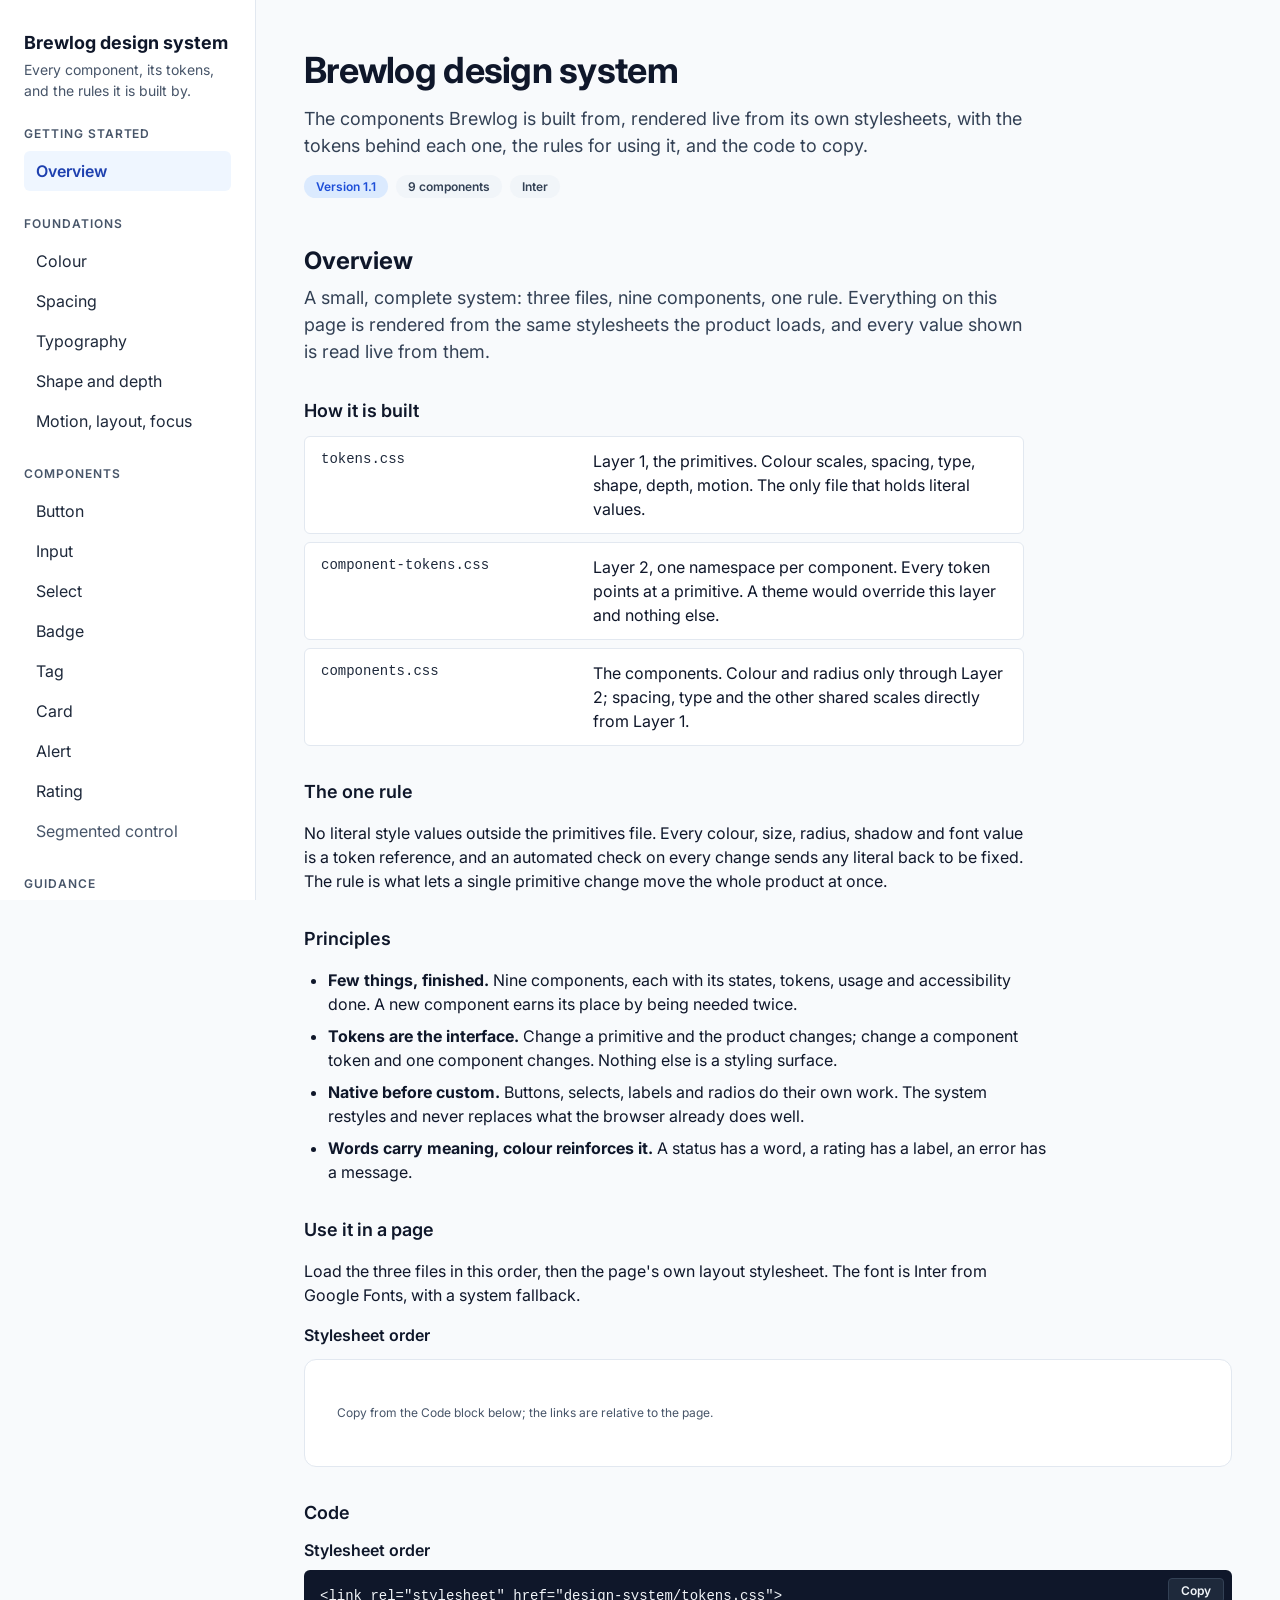
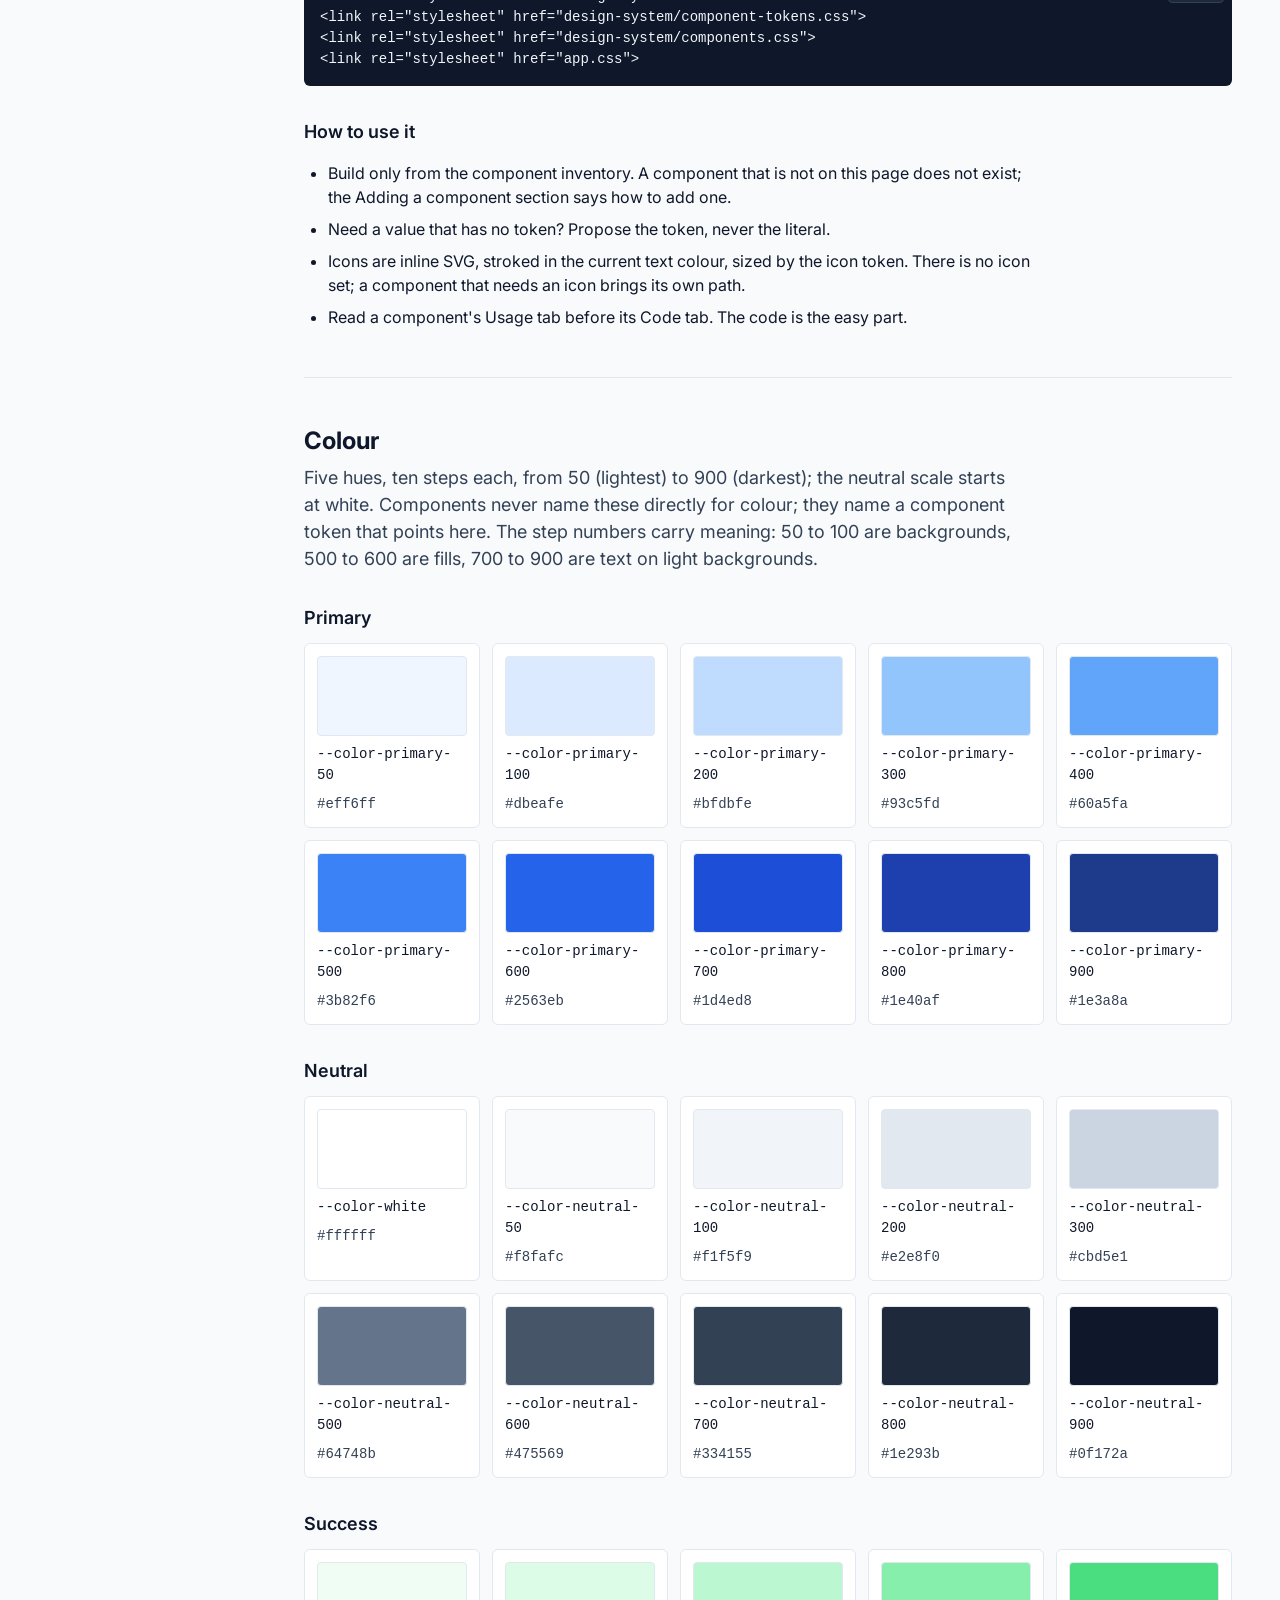
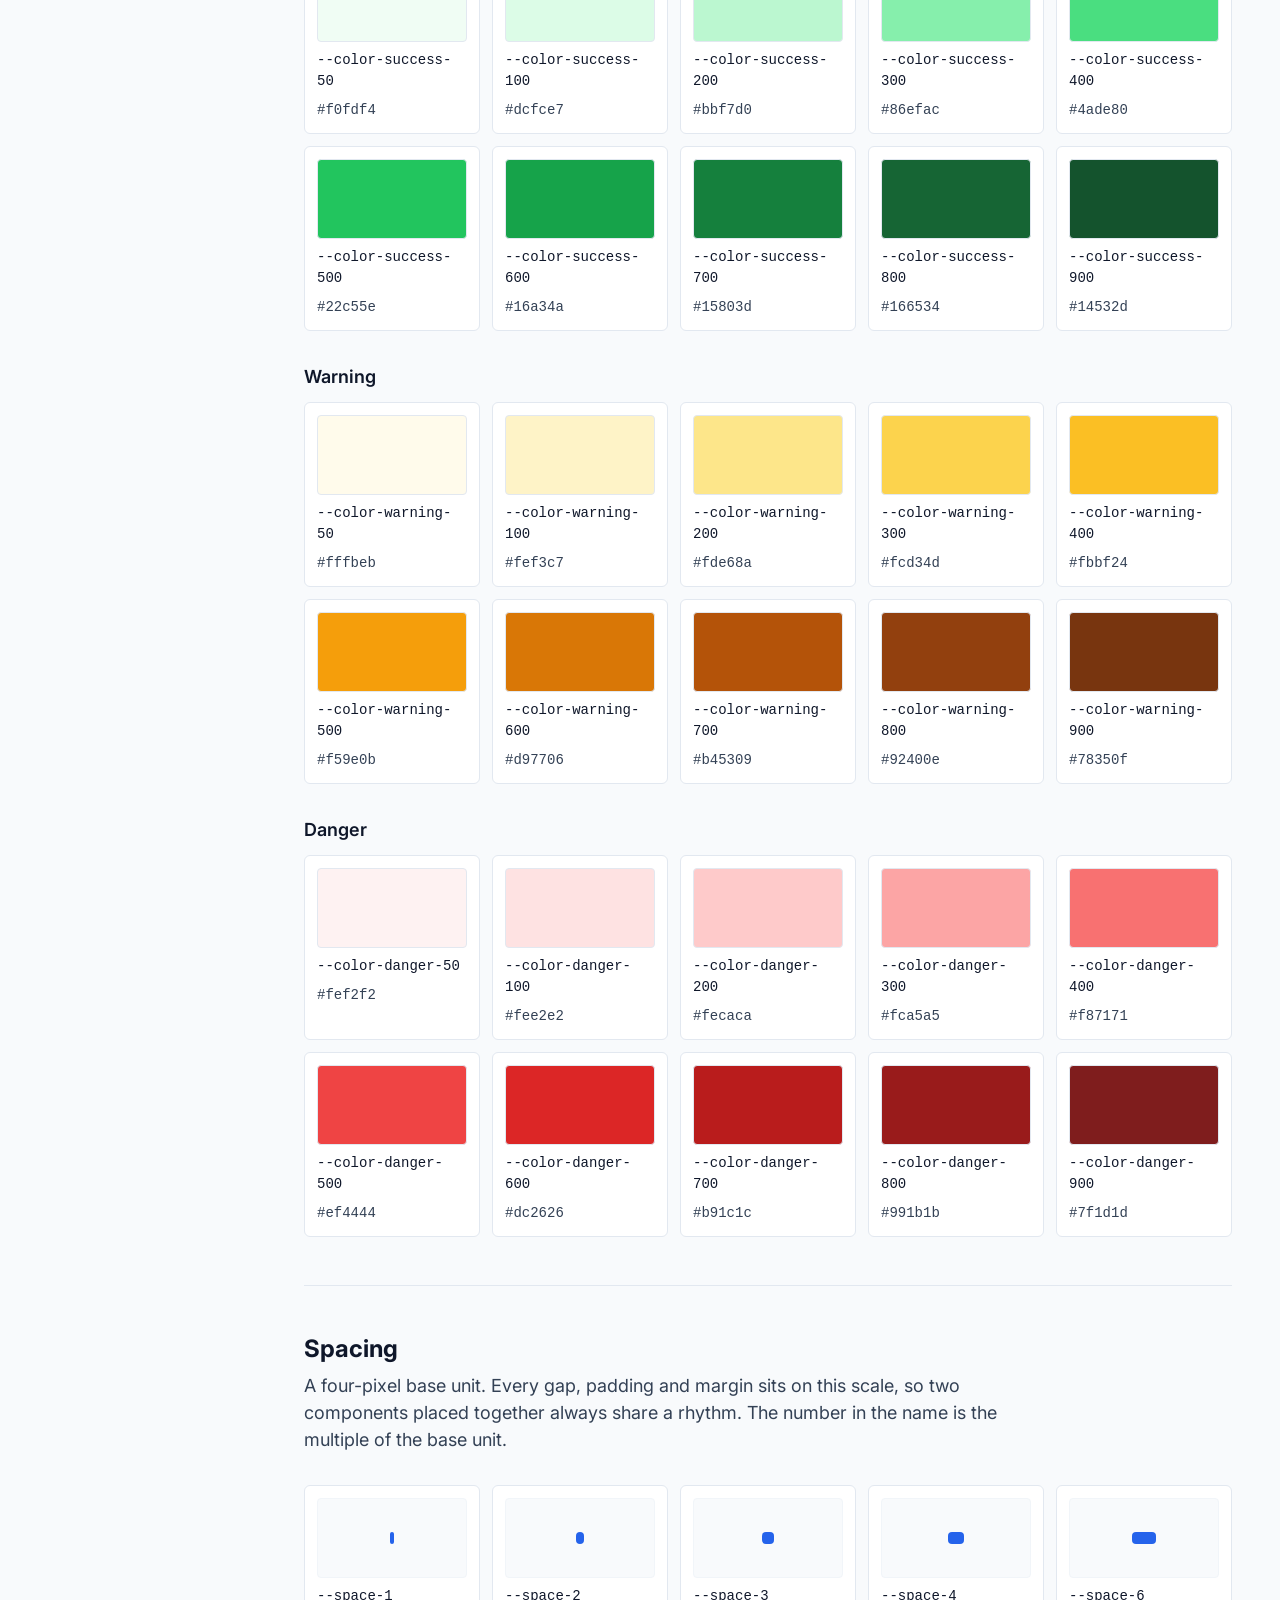
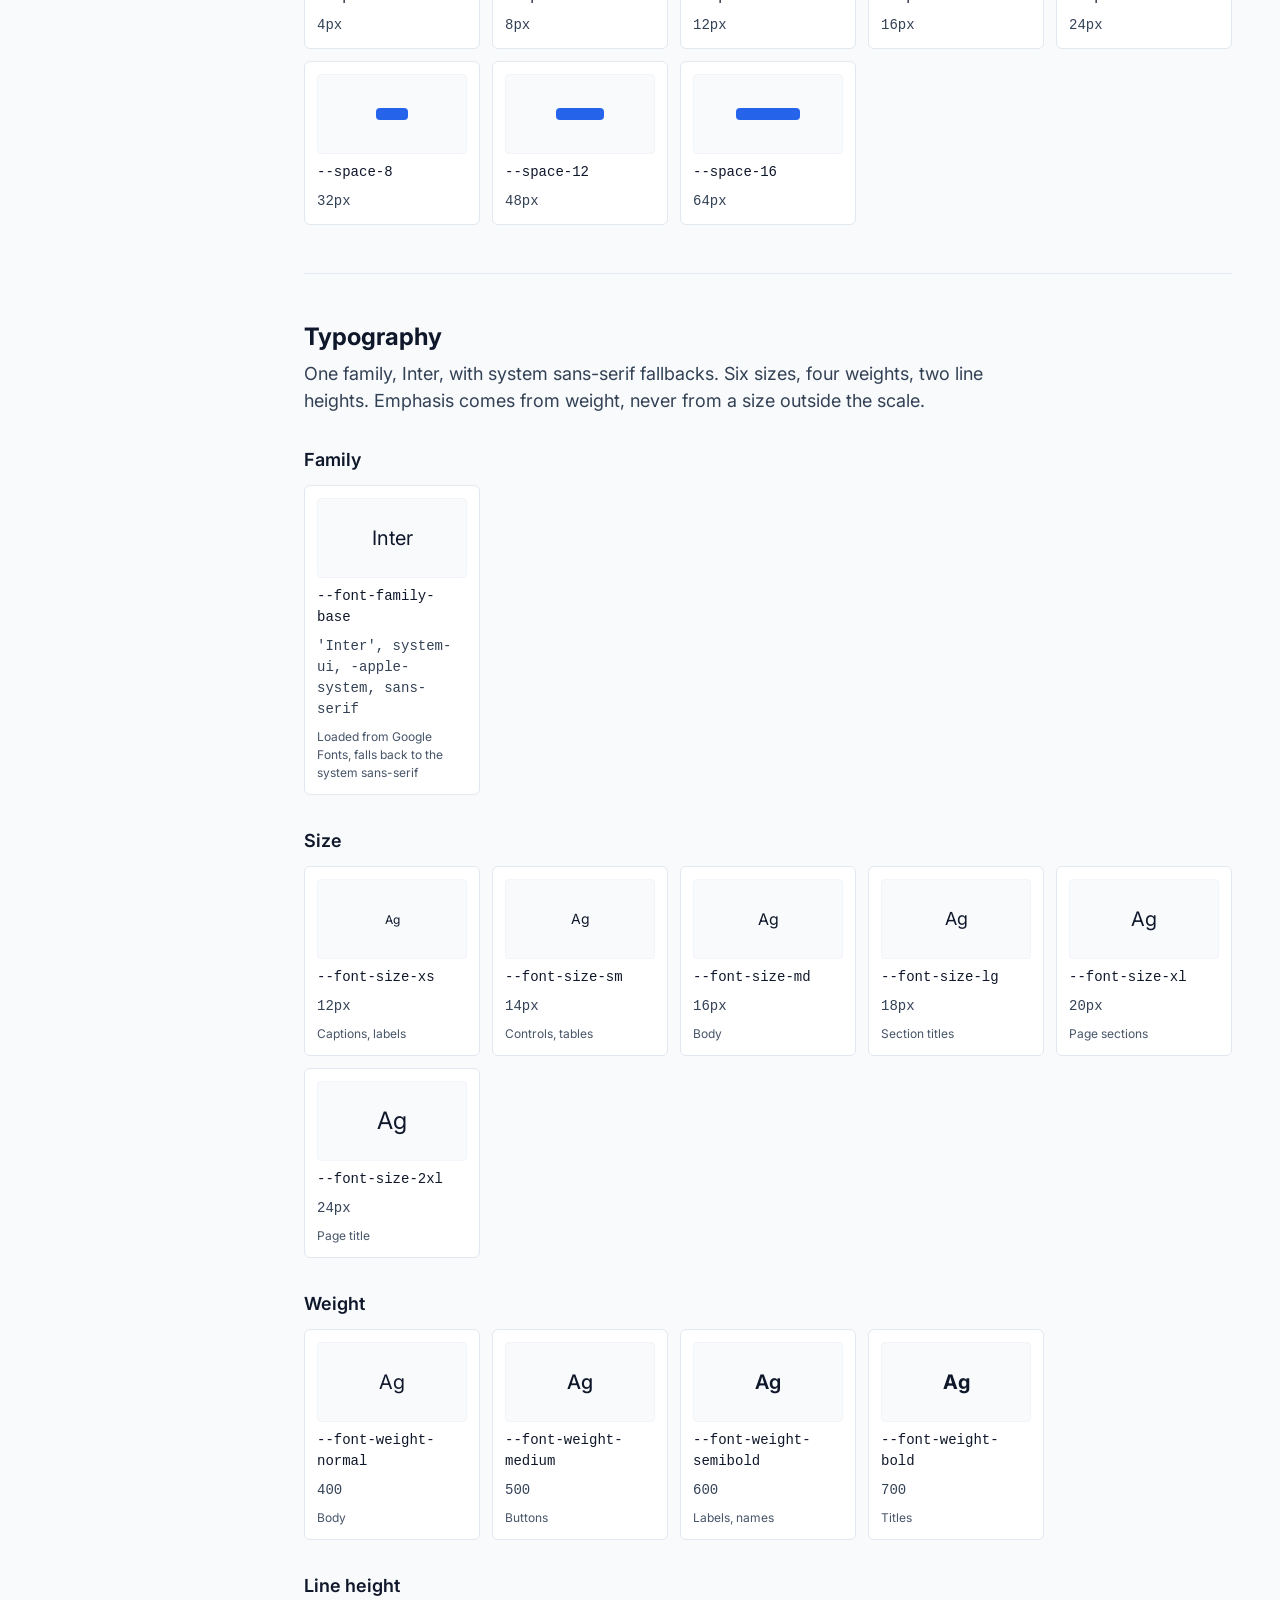
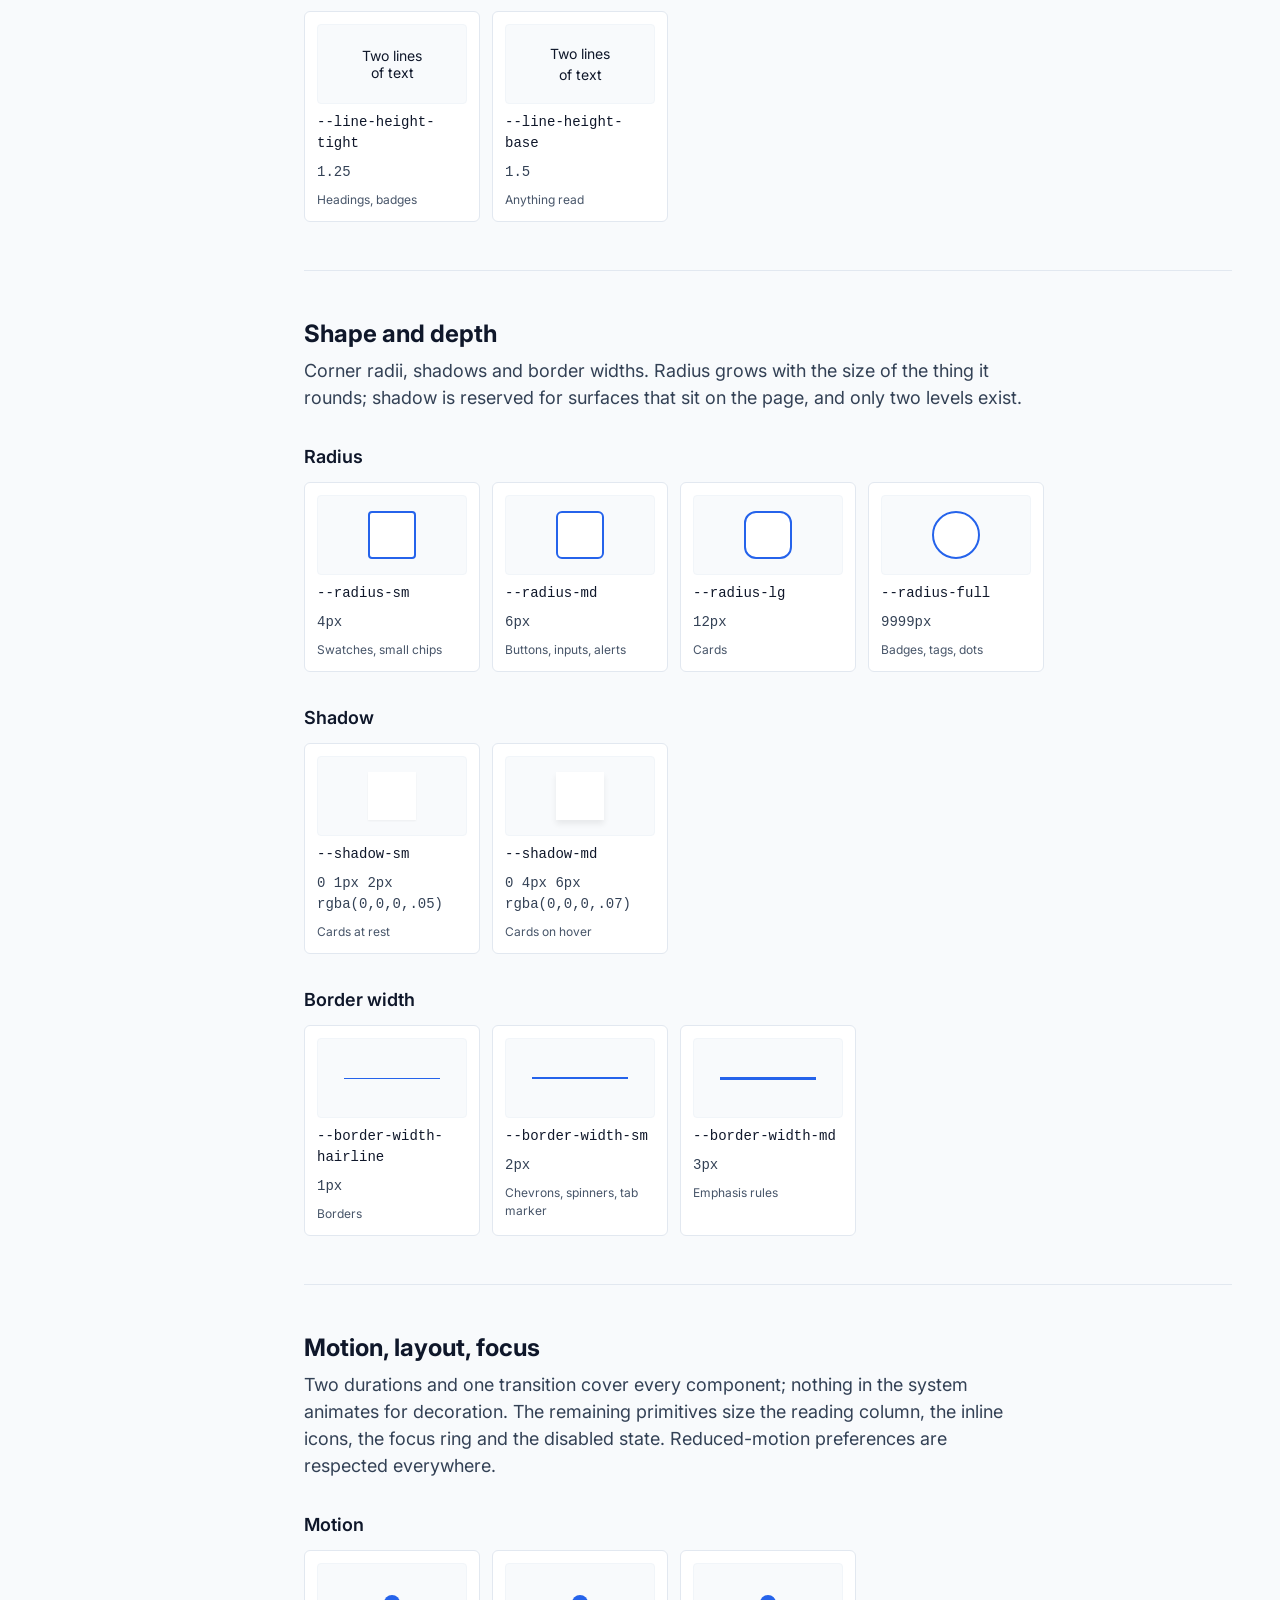
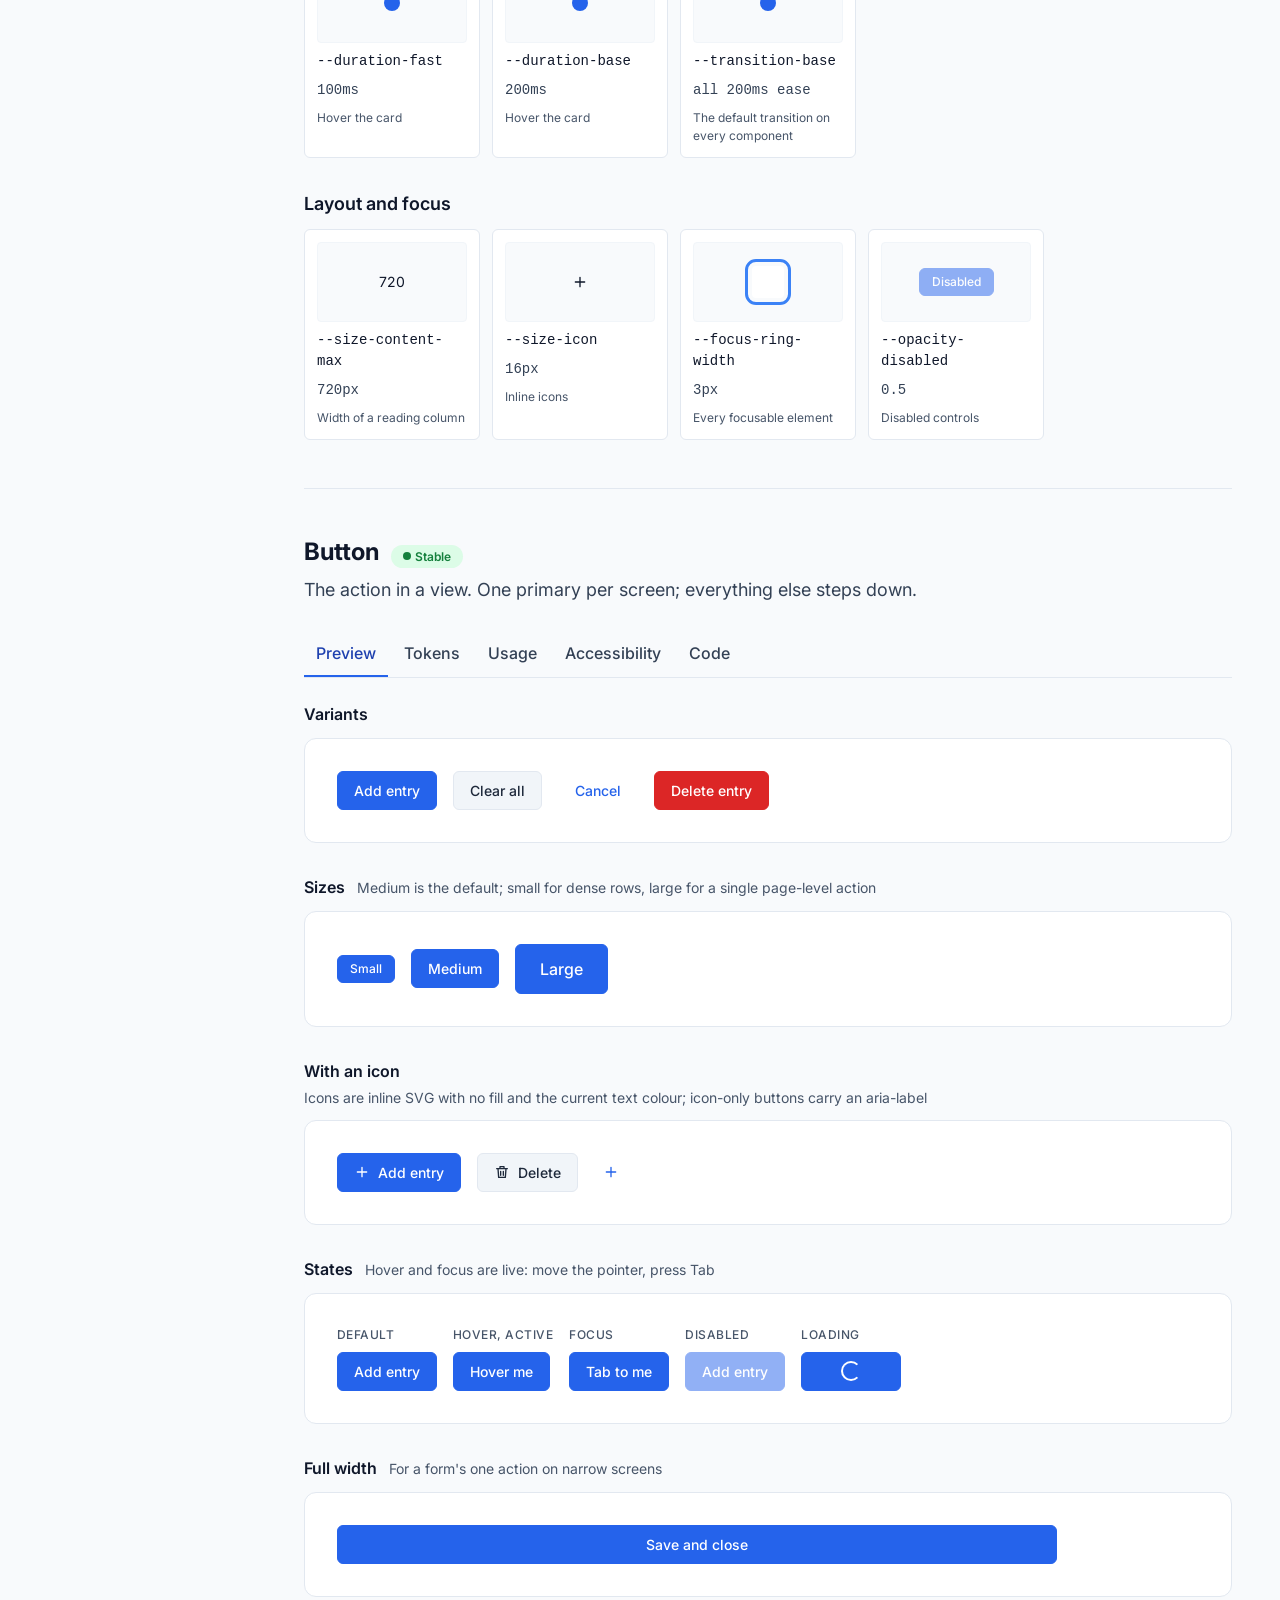
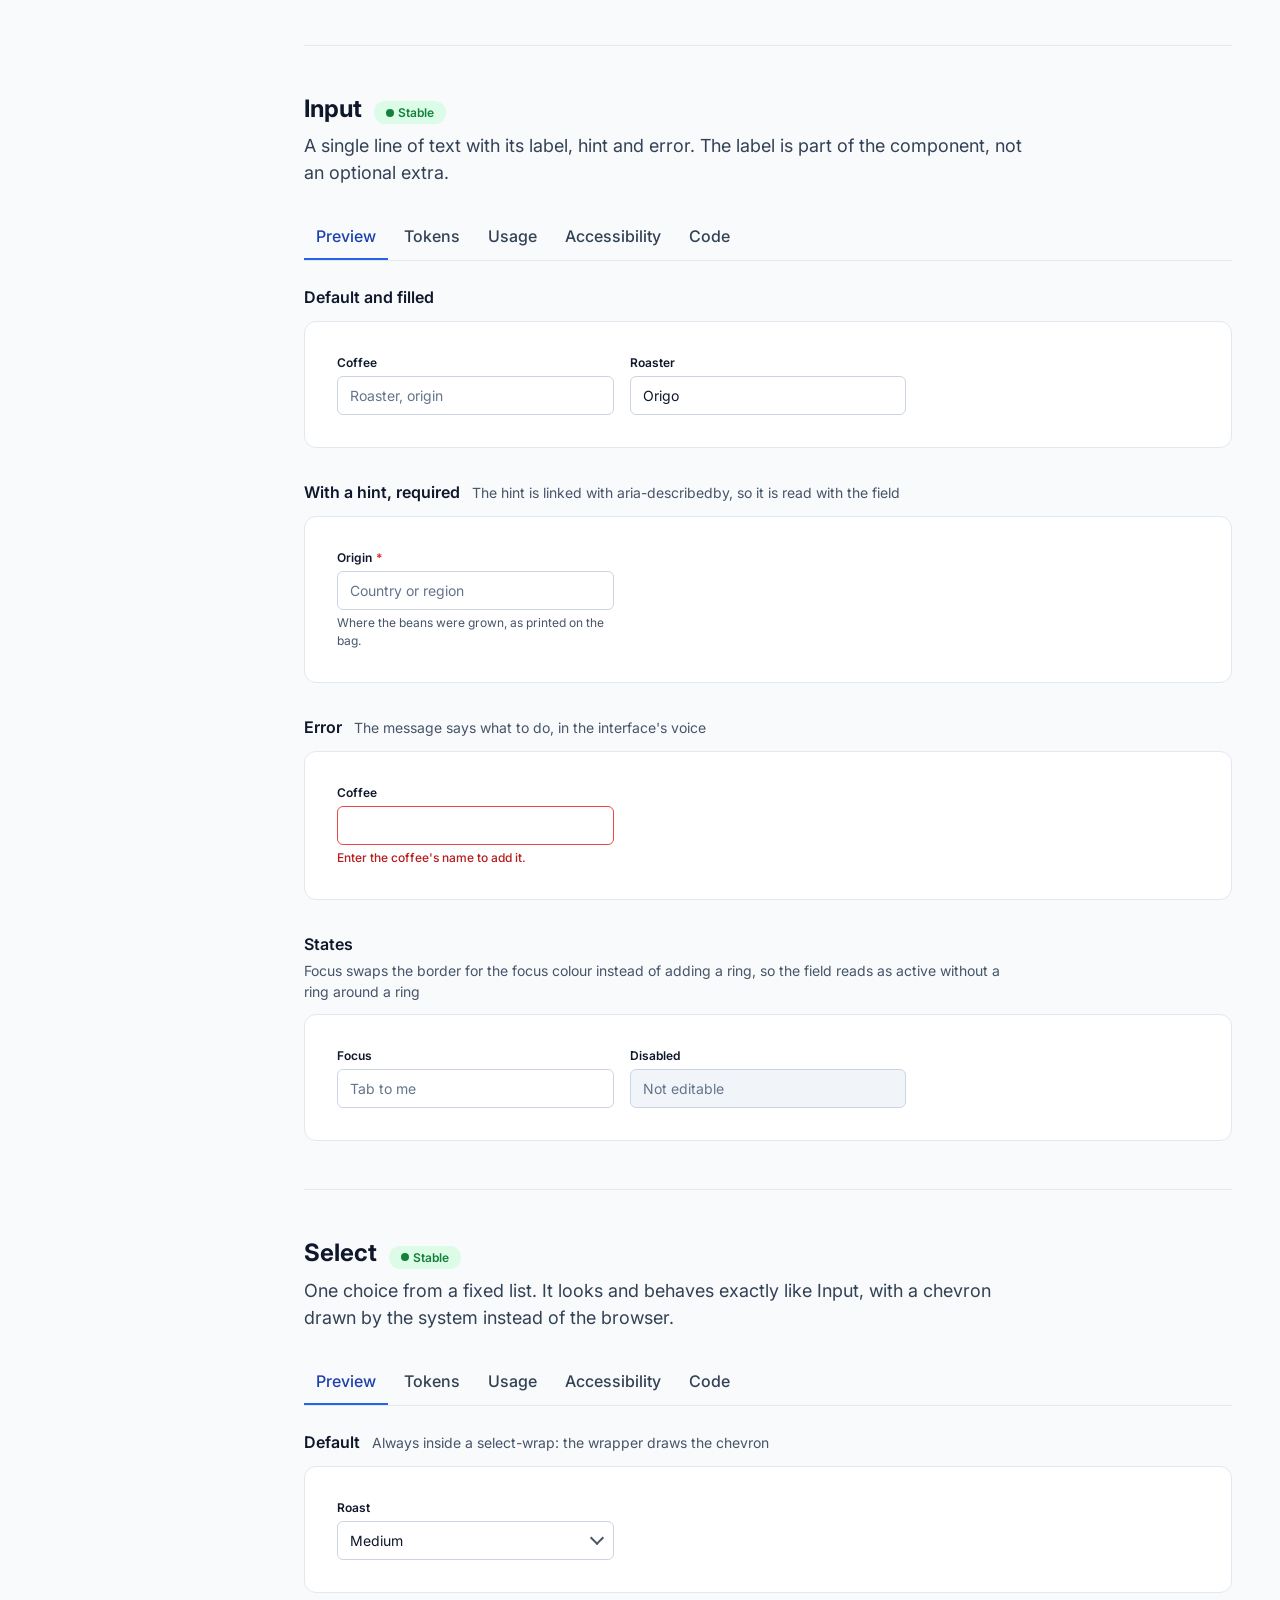
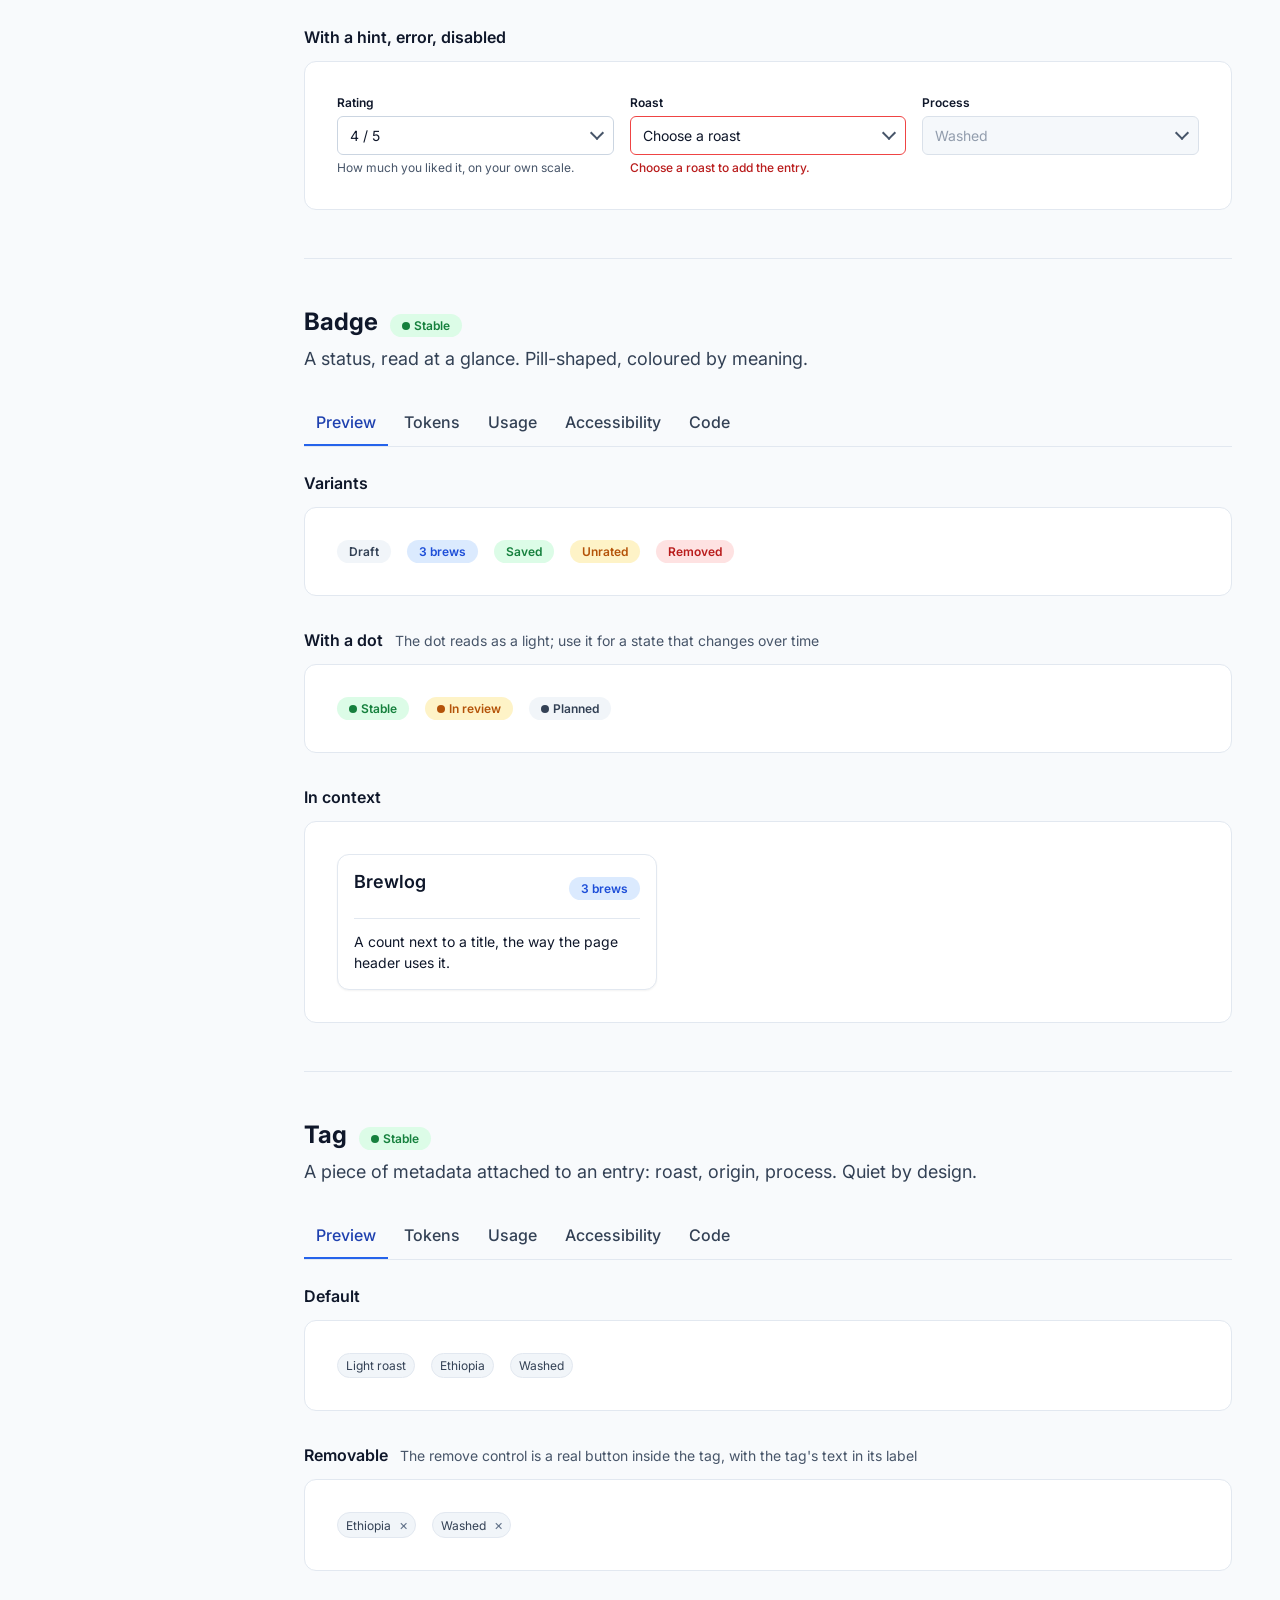
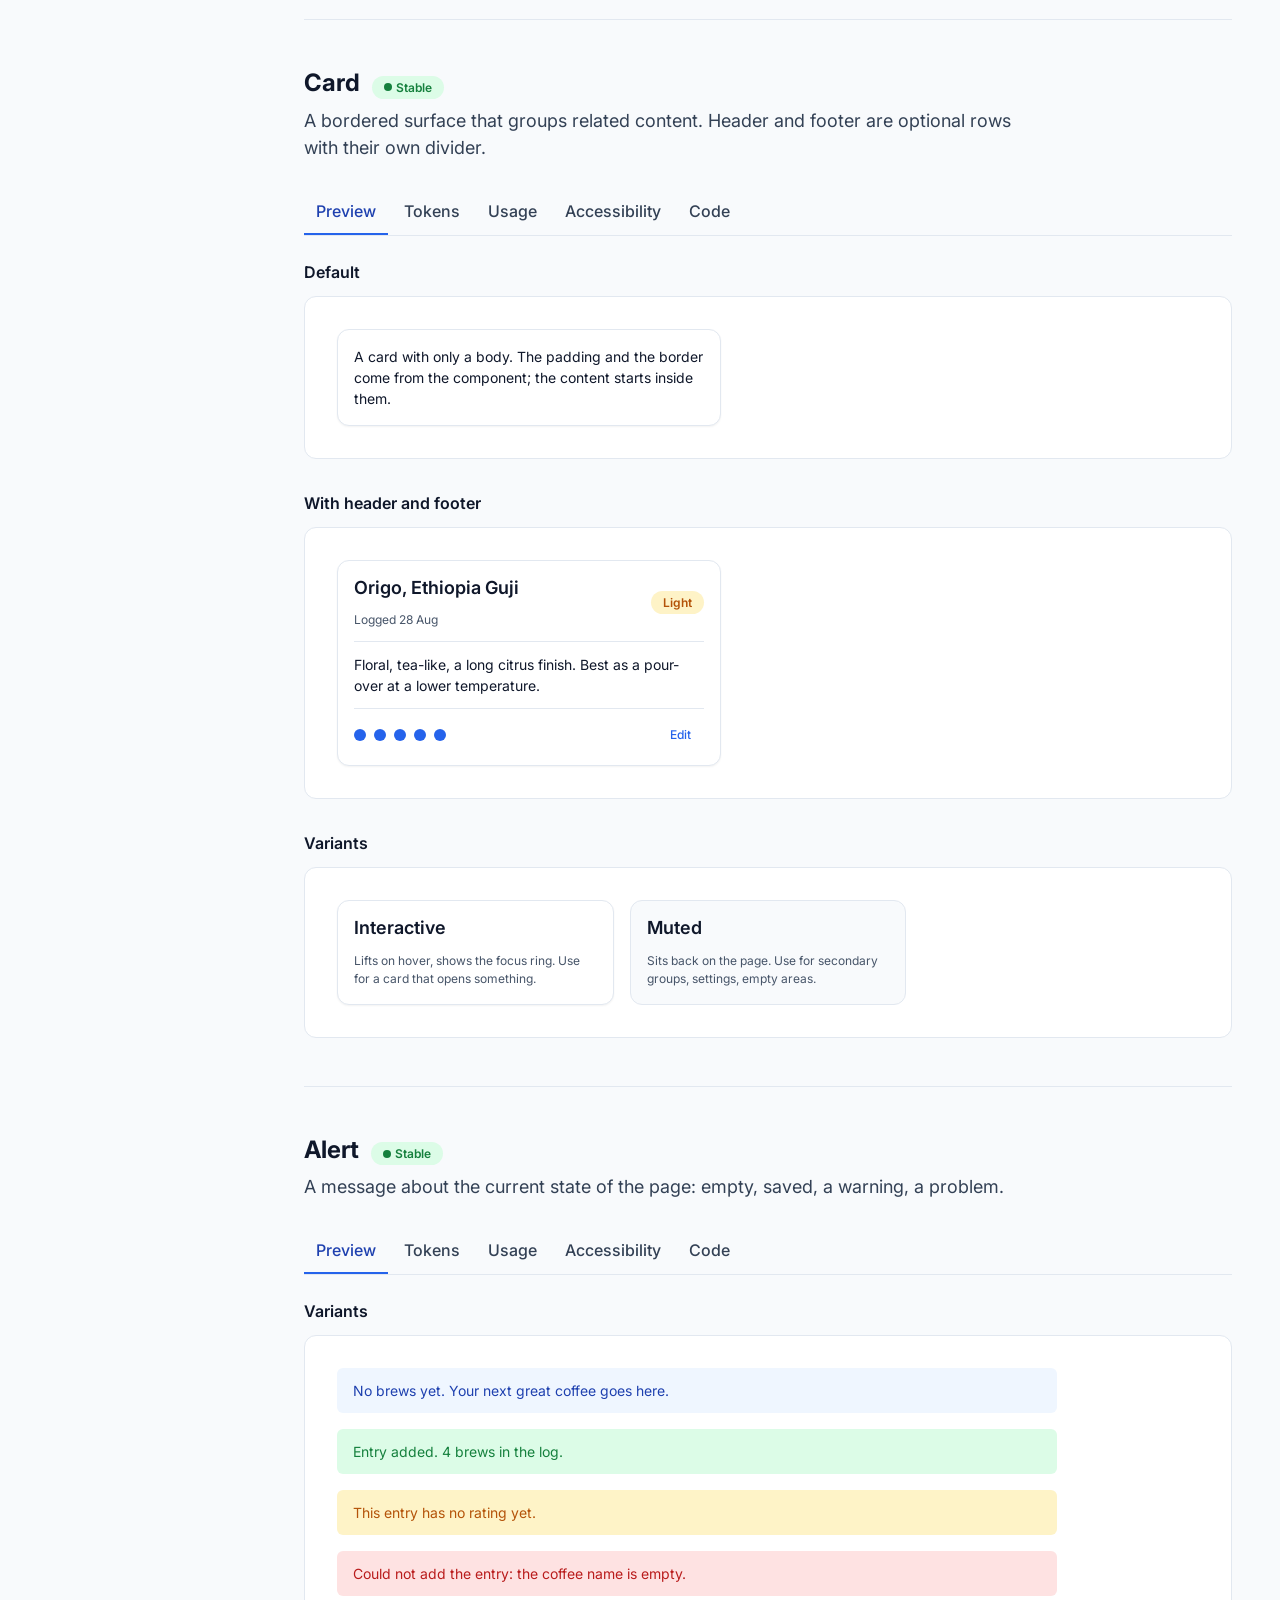
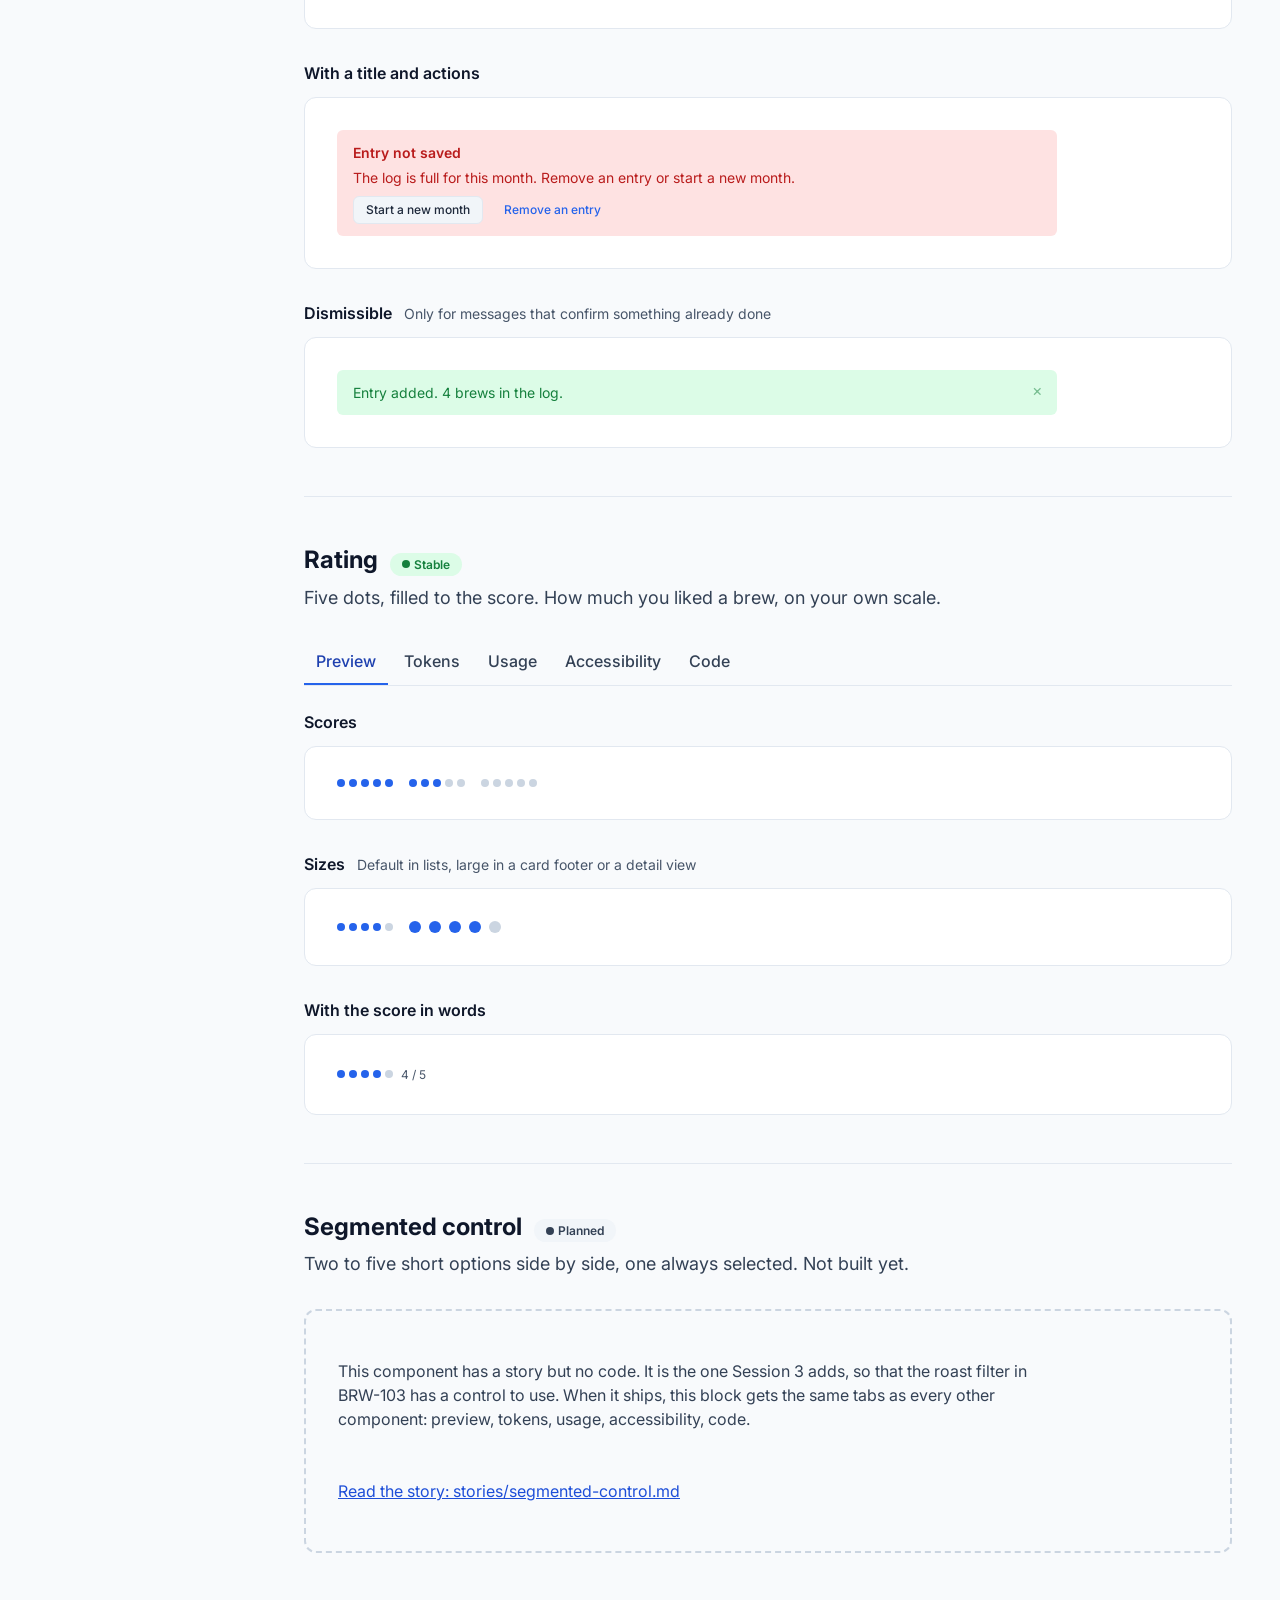
==== product/design-system/viewer/index.html @ 47b1ceef "Form validation through the Field error, not the browser bubble Brewlog's form is novalidate; app.js" ====
<!DOCTYPE html>
<html lang="en">
<head>
  <meta charset="UTF-8">
  <meta name="viewport" content="width=device-width, initial-scale=1.0">
  <title>Brewlog design system</title>
  <link rel="preconnect" href="https://fonts.googleapis.com">
  <link rel="stylesheet" href="https://fonts.googleapis.com/css2?family=Inter:wght@400;500;600;700&display=swap">
  <link rel="stylesheet" href="../tokens.css">
  <link rel="stylesheet" href="../component-tokens.css">
  <link rel="stylesheet" href="../components.css">
  <link rel="stylesheet" href="../../app.css">
  <link rel="stylesheet" href="viewer.css">
</head>
<body>
<div class="v-shell">

  <nav class="v-nav" aria-label="Design system sections">
    <p class="v-nav__brand">Brewlog design system</p>
    <p class="v-nav__sub">Every component, its tokens, and the rules it is built by.</p>
    <p class="v-nav__group">Getting started</p>
    <ul><li><a href="#overview">Overview</a></li></ul>
    <p class="v-nav__group">Foundations</p>
    <ul>
      <li><a href="#colour">Colour</a></li>
      <li><a href="#spacing">Spacing</a></li>
      <li><a href="#typography">Typography</a></li>
      <li><a href="#shape">Shape and depth</a></li>
      <li><a href="#motion">Motion, layout, focus</a></li>
    </ul>
    <p class="v-nav__group">Components</p>
    <ul>
      <li><a href="#button">Button</a></li>
      <li><a href="#input">Input</a></li>
      <li><a href="#select">Select</a></li>
      <li><a href="#badge">Badge</a></li>
      <li><a href="#tag">Tag</a></li>
      <li><a href="#card">Card</a></li>
      <li><a href="#alert">Alert</a></li>
      <li><a href="#rating">Rating</a></li>
      <li><a href="#segmented" class="is-pending">Segmented control</a></li>
    </ul>
    <p class="v-nav__group">Guidance</p>
    <ul>
      <li><a href="#patterns">Patterns</a></li>
      <li><a href="#accessibility">Accessibility</a></li>
      <li><a href="#changelog">Changelog</a></li>
      <li><a href="#adding">Adding a component</a></li>
    </ul>
  </nav>
  <main class="v-main">

    <header class="v-head">
      <h1>Brewlog design system</h1>
      <p>The components Brewlog is built from, rendered live from its own stylesheets, with the tokens behind each one, the rules for using it, and the code to copy.</p>
      <div class="v-head__meta"><span class="badge badge-primary">Version 1.1</span><span class="badge badge-neutral">9 components</span><span class="badge badge-neutral">Inter</span></div>
    </header>

<section class="v-section" id="overview">
  <div class="v-section__head"><h2>Overview</h2></div>
  <p class="v-lede">A small, complete system: three files, nine components, one rule. Everything on this page is rendered from the same stylesheets the product loads, and every value shown is read live from them.</p>
  <h3>How it is built</h3>
  <div class="v-files">
    <div class="v-files__row"><code>tokens.css</code><span>Layer 1, the primitives. Colour scales, spacing, type, shape, depth, motion. The only file that holds literal values.</span></div>
    <div class="v-files__row"><code>component-tokens.css</code><span>Layer 2, one namespace per component. Every token points at a primitive. A theme would override this layer and nothing else.</span></div>
    <div class="v-files__row"><code>components.css</code><span>The components. Colour and radius only through Layer 2; spacing, type and the other shared scales directly from Layer 1.</span></div>
  </div>
  <h3>The one rule</h3>
  <p>No literal style values outside the primitives file. Every colour, size, radius, shadow and font value is a token reference, and an automated check on every change sends any literal back to be fixed. The rule is what lets a single primitive change move the whole product at once.</p>
  <h3>Principles</h3>
  <ul>
    <li><b>Few things, finished.</b> Nine components, each with its states, tokens, usage and accessibility done. A new component earns its place by being needed twice.</li>
    <li><b>Tokens are the interface.</b> Change a primitive and the product changes; change a component token and one component changes. Nothing else is a styling surface.</li>
    <li><b>Native before custom.</b> Buttons, selects, labels and radios do their own work. The system restyles and never replaces what the browser already does well.</li>
    <li><b>Words carry meaning, colour reinforces it.</b> A status has a word, a rating has a label, an error has a message.</li>
  </ul>
  <h3>Use it in a page</h3>
  <p>Load the three files in this order, then the page's own layout stylesheet. The font is Inter from Google Fonts, with a system fallback.</p>
  <div class="v-specimen" data-label="Stylesheet order" data-render="false"><div class="v-stage v-stage--column"><p class="v-tk__note">Copy from the Code block below; the links are relative to the page.</p></div>
    <template>
<link rel="stylesheet" href="design-system/tokens.css">
<link rel="stylesheet" href="design-system/component-tokens.css">
<link rel="stylesheet" href="design-system/components.css">
<link rel="stylesheet" href="app.css">
    </template>
  </div>
  <div class="v-panel v-panel--open" data-tab="Code"></div>
  <h3>How to use it</h3>
  <ul>
    <li>Build only from the component inventory. A component that is not on this page does not exist; the Adding a component section says how to add one.</li>
    <li>Need a value that has no token? Propose the token, never the literal.</li>
    <li>Icons are inline SVG, stroked in the current text colour, sized by the icon token. There is no icon set; a component that needs an icon brings its own path.</li>
    <li>Read a component's Usage tab before its Code tab. The code is the easy part.</li>
  </ul>
</section>

<section class="v-section" id="colour">
  <div class="v-section__head"><h2>Colour</h2></div>
  <p class="v-lede">Five hues, ten steps each, from 50 (lightest) to 900 (darkest); the neutral scale starts at white. Components never name these directly for colour; they name a component token that points here. The step numbers carry meaning: 50 to 100 are backgrounds, 500 to 600 are fills, 700 to 900 are text on light backgrounds.</p>
  <div class="v-group"><h3>Primary</h3><div class="v-grid"><div class="v-tk v-tk--color" data-token="--color-primary-50"><div class="v-tk__preview v-tk__preview--chip" data-fill="--color-primary-50"></div><div class="v-tk__name"></div><div class="v-tk__value"></div></div><div class="v-tk v-tk--color" data-token="--color-primary-100"><div class="v-tk__preview v-tk__preview--chip" data-fill="--color-primary-100"></div><div class="v-tk__name"></div><div class="v-tk__value"></div></div><div class="v-tk v-tk--color" data-token="--color-primary-200"><div class="v-tk__preview v-tk__preview--chip" data-fill="--color-primary-200"></div><div class="v-tk__name"></div><div class="v-tk__value"></div></div><div class="v-tk v-tk--color" data-token="--color-primary-300"><div class="v-tk__preview v-tk__preview--chip" data-fill="--color-primary-300"></div><div class="v-tk__name"></div><div class="v-tk__value"></div></div><div class="v-tk v-tk--color" data-token="--color-primary-400"><div class="v-tk__preview v-tk__preview--chip" data-fill="--color-primary-400"></div><div class="v-tk__name"></div><div class="v-tk__value"></div></div><div class="v-tk v-tk--color" data-token="--color-primary-500"><div class="v-tk__preview v-tk__preview--chip" data-fill="--color-primary-500"></div><div class="v-tk__name"></div><div class="v-tk__value"></div></div><div class="v-tk v-tk--color" data-token="--color-primary-600"><div class="v-tk__preview v-tk__preview--chip" data-fill="--color-primary-600"></div><div class="v-tk__name"></div><div class="v-tk__value"></div></div><div class="v-tk v-tk--color" data-token="--color-primary-700"><div class="v-tk__preview v-tk__preview--chip" data-fill="--color-primary-700"></div><div class="v-tk__name"></div><div class="v-tk__value"></div></div><div class="v-tk v-tk--color" data-token="--color-primary-800"><div class="v-tk__preview v-tk__preview--chip" data-fill="--color-primary-800"></div><div class="v-tk__name"></div><div class="v-tk__value"></div></div><div class="v-tk v-tk--color" data-token="--color-primary-900"><div class="v-tk__preview v-tk__preview--chip" data-fill="--color-primary-900"></div><div class="v-tk__name"></div><div class="v-tk__value"></div></div></div></div>
  <div class="v-group"><h3>Neutral</h3><div class="v-grid"><div class="v-tk v-tk--color" data-token="--color-white"><div class="v-tk__preview v-tk__preview--chip" data-fill="--color-white"></div><div class="v-tk__name"></div><div class="v-tk__value"></div></div><div class="v-tk v-tk--color" data-token="--color-neutral-50"><div class="v-tk__preview v-tk__preview--chip" data-fill="--color-neutral-50"></div><div class="v-tk__name"></div><div class="v-tk__value"></div></div><div class="v-tk v-tk--color" data-token="--color-neutral-100"><div class="v-tk__preview v-tk__preview--chip" data-fill="--color-neutral-100"></div><div class="v-tk__name"></div><div class="v-tk__value"></div></div><div class="v-tk v-tk--color" data-token="--color-neutral-200"><div class="v-tk__preview v-tk__preview--chip" data-fill="--color-neutral-200"></div><div class="v-tk__name"></div><div class="v-tk__value"></div></div><div class="v-tk v-tk--color" data-token="--color-neutral-300"><div class="v-tk__preview v-tk__preview--chip" data-fill="--color-neutral-300"></div><div class="v-tk__name"></div><div class="v-tk__value"></div></div><div class="v-tk v-tk--color" data-token="--color-neutral-500"><div class="v-tk__preview v-tk__preview--chip" data-fill="--color-neutral-500"></div><div class="v-tk__name"></div><div class="v-tk__value"></div></div><div class="v-tk v-tk--color" data-token="--color-neutral-600"><div class="v-tk__preview v-tk__preview--chip" data-fill="--color-neutral-600"></div><div class="v-tk__name"></div><div class="v-tk__value"></div></div><div class="v-tk v-tk--color" data-token="--color-neutral-700"><div class="v-tk__preview v-tk__preview--chip" data-fill="--color-neutral-700"></div><div class="v-tk__name"></div><div class="v-tk__value"></div></div><div class="v-tk v-tk--color" data-token="--color-neutral-800"><div class="v-tk__preview v-tk__preview--chip" data-fill="--color-neutral-800"></div><div class="v-tk__name"></div><div class="v-tk__value"></div></div><div class="v-tk v-tk--color" data-token="--color-neutral-900"><div class="v-tk__preview v-tk__preview--chip" data-fill="--color-neutral-900"></div><div class="v-tk__name"></div><div class="v-tk__value"></div></div></div></div>
  <div class="v-group"><h3>Success</h3><div class="v-grid"><div class="v-tk v-tk--color" data-token="--color-success-50"><div class="v-tk__preview v-tk__preview--chip" data-fill="--color-success-50"></div><div class="v-tk__name"></div><div class="v-tk__value"></div></div><div class="v-tk v-tk--color" data-token="--color-success-100"><div class="v-tk__preview v-tk__preview--chip" data-fill="--color-success-100"></div><div class="v-tk__name"></div><div class="v-tk__value"></div></div><div class="v-tk v-tk--color" data-token="--color-success-200"><div class="v-tk__preview v-tk__preview--chip" data-fill="--color-success-200"></div><div class="v-tk__name"></div><div class="v-tk__value"></div></div><div class="v-tk v-tk--color" data-token="--color-success-300"><div class="v-tk__preview v-tk__preview--chip" data-fill="--color-success-300"></div><div class="v-tk__name"></div><div class="v-tk__value"></div></div><div class="v-tk v-tk--color" data-token="--color-success-400"><div class="v-tk__preview v-tk__preview--chip" data-fill="--color-success-400"></div><div class="v-tk__name"></div><div class="v-tk__value"></div></div><div class="v-tk v-tk--color" data-token="--color-success-500"><div class="v-tk__preview v-tk__preview--chip" data-fill="--color-success-500"></div><div class="v-tk__name"></div><div class="v-tk__value"></div></div><div class="v-tk v-tk--color" data-token="--color-success-600"><div class="v-tk__preview v-tk__preview--chip" data-fill="--color-success-600"></div><div class="v-tk__name"></div><div class="v-tk__value"></div></div><div class="v-tk v-tk--color" data-token="--color-success-700"><div class="v-tk__preview v-tk__preview--chip" data-fill="--color-success-700"></div><div class="v-tk__name"></div><div class="v-tk__value"></div></div><div class="v-tk v-tk--color" data-token="--color-success-800"><div class="v-tk__preview v-tk__preview--chip" data-fill="--color-success-800"></div><div class="v-tk__name"></div><div class="v-tk__value"></div></div><div class="v-tk v-tk--color" data-token="--color-success-900"><div class="v-tk__preview v-tk__preview--chip" data-fill="--color-success-900"></div><div class="v-tk__name"></div><div class="v-tk__value"></div></div></div></div>
  <div class="v-group"><h3>Warning</h3><div class="v-grid"><div class="v-tk v-tk--color" data-token="--color-warning-50"><div class="v-tk__preview v-tk__preview--chip" data-fill="--color-warning-50"></div><div class="v-tk__name"></div><div class="v-tk__value"></div></div><div class="v-tk v-tk--color" data-token="--color-warning-100"><div class="v-tk__preview v-tk__preview--chip" data-fill="--color-warning-100"></div><div class="v-tk__name"></div><div class="v-tk__value"></div></div><div class="v-tk v-tk--color" data-token="--color-warning-200"><div class="v-tk__preview v-tk__preview--chip" data-fill="--color-warning-200"></div><div class="v-tk__name"></div><div class="v-tk__value"></div></div><div class="v-tk v-tk--color" data-token="--color-warning-300"><div class="v-tk__preview v-tk__preview--chip" data-fill="--color-warning-300"></div><div class="v-tk__name"></div><div class="v-tk__value"></div></div><div class="v-tk v-tk--color" data-token="--color-warning-400"><div class="v-tk__preview v-tk__preview--chip" data-fill="--color-warning-400"></div><div class="v-tk__name"></div><div class="v-tk__value"></div></div><div class="v-tk v-tk--color" data-token="--color-warning-500"><div class="v-tk__preview v-tk__preview--chip" data-fill="--color-warning-500"></div><div class="v-tk__name"></div><div class="v-tk__value"></div></div><div class="v-tk v-tk--color" data-token="--color-warning-600"><div class="v-tk__preview v-tk__preview--chip" data-fill="--color-warning-600"></div><div class="v-tk__name"></div><div class="v-tk__value"></div></div><div class="v-tk v-tk--color" data-token="--color-warning-700"><div class="v-tk__preview v-tk__preview--chip" data-fill="--color-warning-700"></div><div class="v-tk__name"></div><div class="v-tk__value"></div></div><div class="v-tk v-tk--color" data-token="--color-warning-800"><div class="v-tk__preview v-tk__preview--chip" data-fill="--color-warning-800"></div><div class="v-tk__name"></div><div class="v-tk__value"></div></div><div class="v-tk v-tk--color" data-token="--color-warning-900"><div class="v-tk__preview v-tk__preview--chip" data-fill="--color-warning-900"></div><div class="v-tk__name"></div><div class="v-tk__value"></div></div></div></div>
  <div class="v-group"><h3>Danger</h3><div class="v-grid"><div class="v-tk v-tk--color" data-token="--color-danger-50"><div class="v-tk__preview v-tk__preview--chip" data-fill="--color-danger-50"></div><div class="v-tk__name"></div><div class="v-tk__value"></div></div><div class="v-tk v-tk--color" data-token="--color-danger-100"><div class="v-tk__preview v-tk__preview--chip" data-fill="--color-danger-100"></div><div class="v-tk__name"></div><div class="v-tk__value"></div></div><div class="v-tk v-tk--color" data-token="--color-danger-200"><div class="v-tk__preview v-tk__preview--chip" data-fill="--color-danger-200"></div><div class="v-tk__name"></div><div class="v-tk__value"></div></div><div class="v-tk v-tk--color" data-token="--color-danger-300"><div class="v-tk__preview v-tk__preview--chip" data-fill="--color-danger-300"></div><div class="v-tk__name"></div><div class="v-tk__value"></div></div><div class="v-tk v-tk--color" data-token="--color-danger-400"><div class="v-tk__preview v-tk__preview--chip" data-fill="--color-danger-400"></div><div class="v-tk__name"></div><div class="v-tk__value"></div></div><div class="v-tk v-tk--color" data-token="--color-danger-500"><div class="v-tk__preview v-tk__preview--chip" data-fill="--color-danger-500"></div><div class="v-tk__name"></div><div class="v-tk__value"></div></div><div class="v-tk v-tk--color" data-token="--color-danger-600"><div class="v-tk__preview v-tk__preview--chip" data-fill="--color-danger-600"></div><div class="v-tk__name"></div><div class="v-tk__value"></div></div><div class="v-tk v-tk--color" data-token="--color-danger-700"><div class="v-tk__preview v-tk__preview--chip" data-fill="--color-danger-700"></div><div class="v-tk__name"></div><div class="v-tk__value"></div></div><div class="v-tk v-tk--color" data-token="--color-danger-800"><div class="v-tk__preview v-tk__preview--chip" data-fill="--color-danger-800"></div><div class="v-tk__name"></div><div class="v-tk__value"></div></div><div class="v-tk v-tk--color" data-token="--color-danger-900"><div class="v-tk__preview v-tk__preview--chip" data-fill="--color-danger-900"></div><div class="v-tk__name"></div><div class="v-tk__value"></div></div></div></div>
</section>

<section class="v-section" id="spacing">
  <div class="v-section__head"><h2>Spacing</h2></div>
  <p class="v-lede">A four-pixel base unit. Every gap, padding and margin sits on this scale, so two components placed together always share a rhythm. The number in the name is the multiple of the base unit.</p>
  <div class="v-grid"><div class="v-tk" data-token="--space-1"><div class="v-tk__preview"><div class="v-pv-bar" style="width: var(--space-1)"></div></div><div class="v-tk__name"></div><div class="v-tk__value"></div></div><div class="v-tk" data-token="--space-2"><div class="v-tk__preview"><div class="v-pv-bar" style="width: var(--space-2)"></div></div><div class="v-tk__name"></div><div class="v-tk__value"></div></div><div class="v-tk" data-token="--space-3"><div class="v-tk__preview"><div class="v-pv-bar" style="width: var(--space-3)"></div></div><div class="v-tk__name"></div><div class="v-tk__value"></div></div><div class="v-tk" data-token="--space-4"><div class="v-tk__preview"><div class="v-pv-bar" style="width: var(--space-4)"></div></div><div class="v-tk__name"></div><div class="v-tk__value"></div></div><div class="v-tk" data-token="--space-6"><div class="v-tk__preview"><div class="v-pv-bar" style="width: var(--space-6)"></div></div><div class="v-tk__name"></div><div class="v-tk__value"></div></div><div class="v-tk" data-token="--space-8"><div class="v-tk__preview"><div class="v-pv-bar" style="width: var(--space-8)"></div></div><div class="v-tk__name"></div><div class="v-tk__value"></div></div><div class="v-tk" data-token="--space-12"><div class="v-tk__preview"><div class="v-pv-bar" style="width: var(--space-12)"></div></div><div class="v-tk__name"></div><div class="v-tk__value"></div></div><div class="v-tk" data-token="--space-16"><div class="v-tk__preview"><div class="v-pv-bar" style="width: var(--space-16)"></div></div><div class="v-tk__name"></div><div class="v-tk__value"></div></div></div>
</section>

<section class="v-section" id="typography">
  <div class="v-section__head"><h2>Typography</h2></div>
  <p class="v-lede">One family, Inter, with system sans-serif fallbacks. Six sizes, four weights, two line heights. Emphasis comes from weight, never from a size outside the scale.</p>
  <div class="v-group"><h3>Family</h3><div class="v-grid"><div class="v-tk" data-token="--font-family-base"><div class="v-tk__preview"><span class="v-pv-text" style="font-size: var(--font-size-xl)">Inter</span></div><div class="v-tk__name"></div><div class="v-tk__value"></div><div class="v-tk__note">Loaded from Google Fonts, falls back to the system sans-serif</div></div></div></div>
  <div class="v-group"><h3>Size</h3><div class="v-grid"><div class="v-tk" data-token="--font-size-xs"><div class="v-tk__preview"><span class="v-pv-text" style="font-size: var(--font-size-xs)">Ag</span></div><div class="v-tk__name"></div><div class="v-tk__value"></div><div class="v-tk__note">Captions, labels</div></div><div class="v-tk" data-token="--font-size-sm"><div class="v-tk__preview"><span class="v-pv-text" style="font-size: var(--font-size-sm)">Ag</span></div><div class="v-tk__name"></div><div class="v-tk__value"></div><div class="v-tk__note">Controls, tables</div></div><div class="v-tk" data-token="--font-size-md"><div class="v-tk__preview"><span class="v-pv-text" style="font-size: var(--font-size-md)">Ag</span></div><div class="v-tk__name"></div><div class="v-tk__value"></div><div class="v-tk__note">Body</div></div><div class="v-tk" data-token="--font-size-lg"><div class="v-tk__preview"><span class="v-pv-text" style="font-size: var(--font-size-lg)">Ag</span></div><div class="v-tk__name"></div><div class="v-tk__value"></div><div class="v-tk__note">Section titles</div></div><div class="v-tk" data-token="--font-size-xl"><div class="v-tk__preview"><span class="v-pv-text" style="font-size: var(--font-size-xl)">Ag</span></div><div class="v-tk__name"></div><div class="v-tk__value"></div><div class="v-tk__note">Page sections</div></div><div class="v-tk" data-token="--font-size-2xl"><div class="v-tk__preview"><span class="v-pv-text" style="font-size: var(--font-size-2xl)">Ag</span></div><div class="v-tk__name"></div><div class="v-tk__value"></div><div class="v-tk__note">Page title</div></div></div></div>
  <div class="v-group"><h3>Weight</h3><div class="v-grid"><div class="v-tk" data-token="--font-weight-normal"><div class="v-tk__preview"><span class="v-pv-text" style="font-weight: var(--font-weight-normal); font-size: var(--font-size-xl)">Ag</span></div><div class="v-tk__name"></div><div class="v-tk__value"></div><div class="v-tk__note">Body</div></div><div class="v-tk" data-token="--font-weight-medium"><div class="v-tk__preview"><span class="v-pv-text" style="font-weight: var(--font-weight-medium); font-size: var(--font-size-xl)">Ag</span></div><div class="v-tk__name"></div><div class="v-tk__value"></div><div class="v-tk__note">Buttons</div></div><div class="v-tk" data-token="--font-weight-semibold"><div class="v-tk__preview"><span class="v-pv-text" style="font-weight: var(--font-weight-semibold); font-size: var(--font-size-xl)">Ag</span></div><div class="v-tk__name"></div><div class="v-tk__value"></div><div class="v-tk__note">Labels, names</div></div><div class="v-tk" data-token="--font-weight-bold"><div class="v-tk__preview"><span class="v-pv-text" style="font-weight: var(--font-weight-bold); font-size: var(--font-size-xl)">Ag</span></div><div class="v-tk__name"></div><div class="v-tk__value"></div><div class="v-tk__note">Titles</div></div></div></div>
  <div class="v-group"><h3>Line height</h3><div class="v-grid"><div class="v-tk" data-token="--line-height-tight"><div class="v-tk__preview"><span class="v-pv-text" style="line-height: var(--line-height-tight); font-size: var(--font-size-sm); text-align:center">Two lines<br>of text</span></div><div class="v-tk__name"></div><div class="v-tk__value"></div><div class="v-tk__note">Headings, badges</div></div><div class="v-tk" data-token="--line-height-base"><div class="v-tk__preview"><span class="v-pv-text" style="line-height: var(--line-height-base); font-size: var(--font-size-sm); text-align:center">Two lines<br>of text</span></div><div class="v-tk__name"></div><div class="v-tk__value"></div><div class="v-tk__note">Anything read</div></div></div></div>
</section>

<section class="v-section" id="shape">
  <div class="v-section__head"><h2>Shape and depth</h2></div>
  <p class="v-lede">Corner radii, shadows and border widths. Radius grows with the size of the thing it rounds; shadow is reserved for surfaces that sit on the page, and only two levels exist.</p>
  <div class="v-group"><h3>Radius</h3><div class="v-grid"><div class="v-tk" data-token="--radius-sm"><div class="v-tk__preview"><div class="v-pv-box" style="border-radius: var(--radius-sm)"></div></div><div class="v-tk__name"></div><div class="v-tk__value"></div><div class="v-tk__note">Swatches, small chips</div></div><div class="v-tk" data-token="--radius-md"><div class="v-tk__preview"><div class="v-pv-box" style="border-radius: var(--radius-md)"></div></div><div class="v-tk__name"></div><div class="v-tk__value"></div><div class="v-tk__note">Buttons, inputs, alerts</div></div><div class="v-tk" data-token="--radius-lg"><div class="v-tk__preview"><div class="v-pv-box" style="border-radius: var(--radius-lg)"></div></div><div class="v-tk__name"></div><div class="v-tk__value"></div><div class="v-tk__note">Cards</div></div><div class="v-tk" data-token="--radius-full"><div class="v-tk__preview"><div class="v-pv-box" style="border-radius: var(--radius-full)"></div></div><div class="v-tk__name"></div><div class="v-tk__value"></div><div class="v-tk__note">Badges, tags, dots</div></div></div></div>
  <div class="v-group"><h3>Shadow</h3><div class="v-grid"><div class="v-tk" data-token="--shadow-sm"><div class="v-tk__preview"><div class="v-pv-box v-pv-box--shadow" style="box-shadow: var(--shadow-sm)"></div></div><div class="v-tk__name"></div><div class="v-tk__value"></div><div class="v-tk__note">Cards at rest</div></div><div class="v-tk" data-token="--shadow-md"><div class="v-tk__preview"><div class="v-pv-box v-pv-box--shadow" style="box-shadow: var(--shadow-md)"></div></div><div class="v-tk__name"></div><div class="v-tk__value"></div><div class="v-tk__note">Cards on hover</div></div></div></div>
  <div class="v-group"><h3>Border width</h3><div class="v-grid"><div class="v-tk" data-token="--border-width-hairline"><div class="v-tk__preview"><div class="v-pv-line" style="height: var(--border-width-hairline)"></div></div><div class="v-tk__name"></div><div class="v-tk__value"></div><div class="v-tk__note">Borders</div></div><div class="v-tk" data-token="--border-width-sm"><div class="v-tk__preview"><div class="v-pv-line" style="height: var(--border-width-sm)"></div></div><div class="v-tk__name"></div><div class="v-tk__value"></div><div class="v-tk__note">Chevrons, spinners, tab marker</div></div><div class="v-tk" data-token="--border-width-md"><div class="v-tk__preview"><div class="v-pv-line" style="height: var(--border-width-md)"></div></div><div class="v-tk__name"></div><div class="v-tk__value"></div><div class="v-tk__note">Emphasis rules</div></div></div></div>
</section>

<section class="v-section" id="motion">
  <div class="v-section__head"><h2>Motion, layout, focus</h2></div>
  <p class="v-lede">Two durations and one transition cover every component; nothing in the system animates for decoration. The remaining primitives size the reading column, the inline icons, the focus ring and the disabled state. Reduced-motion preferences are respected everywhere.</p>
  <div class="v-group"><h3>Motion</h3><div class="v-grid"><div class="v-tk" data-token="--duration-fast"><div class="v-tk__preview"><div class="v-pv-dot" style="--pv-duration: var(--duration-fast)"></div></div><div class="v-tk__name"></div><div class="v-tk__value"></div><div class="v-tk__note">Hover the card</div></div><div class="v-tk" data-token="--duration-base"><div class="v-tk__preview"><div class="v-pv-dot" style="--pv-duration: var(--duration-base)"></div></div><div class="v-tk__name"></div><div class="v-tk__value"></div><div class="v-tk__note">Hover the card</div></div><div class="v-tk" data-token="--transition-base"><div class="v-tk__preview"><div class="v-pv-dot"></div></div><div class="v-tk__name"></div><div class="v-tk__value"></div><div class="v-tk__note">The default transition on every component</div></div></div></div>
  <div class="v-group"><h3>Layout and focus</h3><div class="v-grid"><div class="v-tk" data-token="--size-content-max"><div class="v-tk__preview"><span class="v-pv-text">720</span></div><div class="v-tk__name"></div><div class="v-tk__value"></div><div class="v-tk__note">Width of a reading column</div></div><div class="v-tk" data-token="--size-icon"><div class="v-tk__preview"><svg class="btn__icon" viewBox="0 0 24 24" aria-hidden="true"><path d="M12 5v14M5 12h14"/></svg></div><div class="v-tk__name"></div><div class="v-tk__value"></div><div class="v-tk__note">Inline icons</div></div><div class="v-tk" data-token="--focus-ring-width"><div class="v-tk__preview"><div class="v-pv-ring"></div></div><div class="v-tk__name"></div><div class="v-tk__value"></div><div class="v-tk__note">Every focusable element</div></div><div class="v-tk" data-token="--opacity-disabled"><div class="v-tk__preview"><button class="btn btn-primary btn-sm" disabled type="button">Disabled</button></div><div class="v-tk__name"></div><div class="v-tk__value"></div><div class="v-tk__note">Disabled controls</div></div></div></div>
</section>

<section class="v-section v-component" id="button">
  <div class="v-section__head"><h2>Button</h2><span class="badge badge-success badge--dot">Stable</span></div>
  <p class="v-lede">The action in a view. One primary per screen; everything else steps down.</p>
  <div class="v-panel" data-tab="Preview">
    <div class="v-specimen" data-label="Variants">
      <div class="v-stage "></div>
      <template>
<button class="btn btn-primary" type="button">Add entry</button>
<button class="btn btn-secondary" type="button">Clear all</button>
<button class="btn btn-ghost" type="button">Cancel</button>
<button class="btn btn-danger" type="button">Delete entry</button>
      </template>
    </div>
    <div class="v-specimen" data-label="Sizes" data-note="Medium is the default; small for dense rows, large for a single page-level action">
      <div class="v-stage "></div>
      <template>
<button class="btn btn-primary btn-sm" type="button">Small</button>
<button class="btn btn-primary" type="button">Medium</button>
<button class="btn btn-primary btn-lg" type="button">Large</button>
      </template>
    </div>
    <div class="v-specimen" data-label="With an icon" data-note="Icons are inline SVG with no fill and the current text colour; icon-only buttons carry an aria-label">
      <div class="v-stage "></div>
      <template>
<button class="btn btn-primary" type="button"><svg class="btn__icon" viewBox="0 0 24 24" aria-hidden="true"><path d="M12 5v14M5 12h14"/></svg>Add entry</button>
<button class="btn btn-secondary" type="button"><svg class="btn__icon" viewBox="0 0 24 24" aria-hidden="true"><path d="M4 7h16M10 11v6M14 11v6M6 7l1 13h10l1-13M9 7V4h6v3"/></svg>Delete</button>
<button class="btn btn-ghost btn-icon" type="button" aria-label="Add entry"><svg class="btn__icon" viewBox="0 0 24 24" aria-hidden="true"><path d="M12 5v14M5 12h14"/></svg></button>
      </template>
    </div>
    <div class="v-specimen" data-label="States" data-note="Hover and focus are live: move the pointer, press Tab">
      <div class="v-stage "></div>
      <template>
<div class="v-state"><small>Default</small><button class="btn btn-primary" type="button">Add entry</button></div>
<div class="v-state"><small>Hover, active</small><button class="btn btn-primary" type="button">Hover me</button></div>
<div class="v-state"><small>Focus</small><button class="btn btn-primary" type="button">Tab to me</button></div>
<div class="v-state"><small>Disabled</small><button class="btn btn-primary" type="button" disabled>Add entry</button></div>
<div class="v-state"><small>Loading</small><button class="btn btn-primary is-loading" type="button" aria-busy="true">Add entry</button></div>
      </template>
    </div>
    <div class="v-specimen" data-label="Full width" data-note="For a form's one action on narrow screens">
      <div class="v-stage v-stage--column"></div>
      <template>
<button class="btn btn-primary btn-block" type="button">Save and close</button>
      </template>
    </div></div>
  <div class="v-panel" data-tab="Tokens" hidden><table class="v-tokens"><thead><tr><th>Component token</th><th></th><th>Points at</th><th>Live value</th></tr></thead><tbody>
<tr class="v-group-row"><td colspan="4">Shape and type</td></tr>
<tr data-token="--button-radius" data-from="--radius-md"></tr>
<tr data-token="--button-font-weight" data-from="--font-weight-medium"></tr>
<tr data-token="--button-focus-ring-color" data-from="--color-primary-500"></tr>
<tr class="v-group-row"><td colspan="4">Padding by size</td></tr>
<tr data-token="--button-padding-x" data-from="--space-4"></tr>
<tr data-token="--button-padding-y" data-from="--space-2"></tr>
<tr data-token="--button-sm-padding-x" data-from="--space-3"></tr>
<tr data-token="--button-sm-padding-y" data-from="--space-1"></tr>
<tr data-token="--button-lg-padding-x" data-from="--space-6"></tr>
<tr data-token="--button-lg-padding-y" data-from="--space-3"></tr>
<tr class="v-group-row"><td colspan="4">Primary</td></tr>
<tr data-token="--button-primary-bg" data-from="--color-primary-600"></tr>
<tr data-token="--button-primary-bg-hover" data-from="--color-primary-700"></tr>
<tr data-token="--button-primary-bg-active" data-from="--color-primary-800"></tr>
<tr data-token="--button-primary-text" data-from="--color-white"></tr>
<tr data-token="--button-primary-border-color" data-from="--color-primary-600"></tr>
<tr class="v-group-row"><td colspan="4">Secondary</td></tr>
<tr data-token="--button-secondary-bg" data-from="--color-neutral-100"></tr>
<tr data-token="--button-secondary-bg-hover" data-from="--color-neutral-200"></tr>
<tr data-token="--button-secondary-bg-active" data-from="--color-neutral-300"></tr>
<tr data-token="--button-secondary-text" data-from="--color-neutral-800"></tr>
<tr data-token="--button-secondary-border-color" data-from="--color-neutral-200"></tr>
<tr class="v-group-row"><td colspan="4">Ghost</td></tr>
<tr data-token="--button-ghost-bg" data-from="transparent"></tr>
<tr data-token="--button-ghost-bg-hover" data-from="--color-primary-50"></tr>
<tr data-token="--button-ghost-bg-active" data-from="--color-primary-100"></tr>
<tr data-token="--button-ghost-text" data-from="--color-primary-600"></tr>
<tr data-token="--button-ghost-border-color" data-from="transparent"></tr>
<tr class="v-group-row"><td colspan="4">Danger</td></tr>
<tr data-token="--button-danger-bg" data-from="--color-danger-600"></tr>
<tr data-token="--button-danger-bg-hover" data-from="--color-danger-700"></tr>
<tr data-token="--button-danger-bg-active" data-from="--color-danger-800"></tr>
<tr data-token="--button-danger-text" data-from="--color-white"></tr>
<tr data-token="--button-danger-border-color" data-from="--color-danger-600"></tr>
</tbody></table></div>
  <div class="v-panel" data-tab="Usage" hidden><div class="v-notes"><div class="v-do"><h4>Do</h4><ul><li>Primary for the one main action of the view, such as Add entry.</li><li>Secondary for actions that matter but are not the point of the view, such as Clear all.</li><li>Ghost for a quiet action next to a stronger one, such as Cancel.</li><li>Danger only when the action destroys something and cannot be undone.</li><li>Labels say what happens: Add entry, Delete entry, Save and close.</li></ul></div><div class="v-dont"><h4>Do not</h4><ul><li>Two primary buttons in one view. If two actions compete, one of them is secondary.</li><li>Danger for destructive-but-recoverable actions. Those take secondary plus a confirmation.</li><li>Submit, OK or Click here as a label.</li><li>A disabled button with no explanation. If it cannot be used yet, say why next to it.</li><li>A link styled as a button for navigation, or a button for navigation. Links go places; buttons do things.</li></ul></div></div></div>
  <div class="v-panel" data-tab="Accessibility" hidden><ul><li>Always a real button element, with type set, so it works with keyboard and assistive technology by default.</li><li>The focus ring is part of the component and is never removed. It sits outside the button on an offset, so it reads on any background.</li><li>Icon-only buttons carry an aria-label with the action in words. Decorative icons are aria-hidden.</li><li>A loading button sets aria-busy and keeps its width, so the layout does not jump and the state is announced.</li><li>Disabled buttons use the native disabled attribute, which also removes them from the tab order.</li></ul><h4>Contrast, measured live</h4><table class="v-table v-pairs"><thead><tr><th>Pair</th><th>Text</th><th>Background</th><th>Ratio</th></tr></thead><tbody><tr data-fg="--button-primary-text" data-bg="--button-primary-bg"><td>Primary text on primary</td><td class="v-pair-fg"></td><td class="v-pair-bg"></td><td class="v-pair-ratio"></td></tr><tr data-fg="--button-secondary-text" data-bg="--button-secondary-bg"><td>Secondary text on secondary</td><td class="v-pair-fg"></td><td class="v-pair-bg"></td><td class="v-pair-ratio"></td></tr><tr data-fg="--button-ghost-text" data-bg="--color-white"><td>Ghost text on white</td><td class="v-pair-fg"></td><td class="v-pair-bg"></td><td class="v-pair-ratio"></td></tr><tr data-fg="--button-danger-text" data-bg="--button-danger-bg"><td>Danger text on danger</td><td class="v-pair-fg"></td><td class="v-pair-bg"></td><td class="v-pair-ratio"></td></tr></tbody></table></div>
  <div class="v-panel" data-tab="Code" hidden></div>
</section>

<section class="v-section v-component" id="input">
  <div class="v-section__head"><h2>Input</h2><span class="badge badge-success badge--dot">Stable</span></div>
  <p class="v-lede">A single line of text with its label, hint and error. The label is part of the component, not an optional extra.</p>
  <div class="v-panel" data-tab="Preview">
    <div class="v-specimen" data-label="Default and filled">
      <div class="v-stage v-stage--grid"></div>
      <template>
<div class="field">
  <label class="field-label" for="in-coffee">Coffee</label>
  <input class="input" id="in-coffee" type="text" placeholder="Roaster, origin">
</div>
<div class="field">
  <label class="field-label" for="in-roaster">Roaster</label>
  <input class="input" id="in-roaster" type="text" value="Origo">
</div>
      </template>
    </div>
    <div class="v-specimen" data-label="With a hint, required" data-note="The hint is linked with aria-describedby, so it is read with the field">
      <div class="v-stage v-stage--grid"></div>
      <template>
<div class="field">
  <label class="field-label" for="in-origin">Origin<span class="field-label__required" aria-hidden="true">*</span></label>
  <input class="input" id="in-origin" type="text" required aria-describedby="in-origin-hint" placeholder="Country or region">
  <span class="field__hint" id="in-origin-hint">Where the beans were grown, as printed on the bag.</span>
</div>
      </template>
    </div>
    <div class="v-specimen" data-label="Error" data-note="The message says what to do, in the interface's voice">
      <div class="v-stage v-stage--grid"></div>
      <template>
<div class="field">
  <label class="field-label" for="in-name-err">Coffee</label>
  <input class="input" id="in-name-err" type="text" aria-invalid="true" aria-describedby="in-name-error" value="">
  <span class="field__error" id="in-name-error">Enter the coffee's name to add it.</span>
</div>
      </template>
    </div>
    <div class="v-specimen" data-label="States" data-note="Focus swaps the border for the focus colour instead of adding a ring, so the field reads as active without a ring around a ring">
      <div class="v-stage v-stage--grid"></div>
      <template>
<div class="field">
  <label class="field-label" for="in-focus">Focus</label>
  <input class="input" id="in-focus" type="text" placeholder="Tab to me">
</div>
<div class="field">
  <label class="field-label" for="in-disabled">Disabled</label>
  <input class="input" id="in-disabled" type="text" value="Not editable" disabled>
</div>
      </template>
    </div></div>
  <div class="v-panel" data-tab="Tokens" hidden><table class="v-tokens"><thead><tr><th>Component token</th><th></th><th>Points at</th><th>Live value</th></tr></thead><tbody>
<tr class="v-group-row"><td colspan="4">Input</td></tr>
<tr data-token="--input-bg" data-from="--color-white"></tr>
<tr data-token="--input-bg-disabled" data-from="--color-neutral-100"></tr>
<tr data-token="--input-text" data-from="--color-neutral-900"></tr>
<tr data-token="--input-text-disabled" data-from="--color-neutral-500"></tr>
<tr data-token="--input-placeholder" data-from="--color-neutral-500"></tr>
<tr data-token="--input-border-color" data-from="--color-neutral-300"></tr>
<tr data-token="--input-border-color-hover" data-from="--color-neutral-500"></tr>
<tr data-token="--input-border-color-focus" data-from="--color-primary-500"></tr>
<tr data-token="--input-border-color-error" data-from="--color-danger-500"></tr>
<tr data-token="--input-radius" data-from="--radius-md"></tr>
<tr class="v-group-row"><td colspan="4">Field text</td></tr>
<tr data-token="--field-label-text" data-from="--color-neutral-900"></tr>
<tr data-token="--field-hint-text" data-from="--color-neutral-600"></tr>
<tr data-token="--field-error-text" data-from="--color-danger-700"></tr>
<tr data-token="--field-required-text" data-from="--color-danger-600"></tr>
</tbody></table></div>
  <div class="v-panel" data-tab="Usage" hidden><div class="v-notes"><div class="v-do"><h4>Do</h4><ul><li>Free text that fits on one line: a name, a roaster, an origin.</li><li>A placeholder as an example of the format, never as the label.</li><li>A hint for anything the label cannot say in two words.</li><li>An error that says what to do, under the field it belongs to.</li></ul></div><div class="v-dont"><h4>Do not</h4><ul><li>Drop the label to save space. A placeholder disappears the moment someone types.</li><li>Use it for a fixed set of choices. That is a Select.</li><li>Colour alone for an error. The message is the error; the border only points at it.</li><li>Disable a field to mean read-only. Show the value as text instead.</li></ul></div></div></div>
  <div class="v-panel" data-tab="Accessibility" hidden><ul><li>The label's for attribute matches the input's id, so clicking the label focuses the field and screen readers announce it.</li><li>Hints and errors are linked with aria-describedby and read after the label.</li><li>An invalid field sets aria-invalid, which screen readers announce; the red border is for sighted users.</li><li>The required marker is visual only; the required attribute carries the meaning.</li><li>Placeholder text holds contrast against white, but still never stands in for a label.</li></ul><h4>Contrast, measured live</h4><table class="v-table v-pairs"><thead><tr><th>Pair</th><th>Text</th><th>Background</th><th>Ratio</th></tr></thead><tbody><tr data-fg="--input-text" data-bg="--input-bg"><td>Text on input</td><td class="v-pair-fg"></td><td class="v-pair-bg"></td><td class="v-pair-ratio"></td></tr><tr data-fg="--input-placeholder" data-bg="--input-bg"><td>Placeholder on input</td><td class="v-pair-fg"></td><td class="v-pair-bg"></td><td class="v-pair-ratio"></td></tr><tr data-fg="--field-hint-text" data-bg="--color-neutral-50"><td>Hint on page</td><td class="v-pair-fg"></td><td class="v-pair-bg"></td><td class="v-pair-ratio"></td></tr><tr data-fg="--field-error-text" data-bg="--color-neutral-50"><td>Error on page</td><td class="v-pair-fg"></td><td class="v-pair-bg"></td><td class="v-pair-ratio"></td></tr></tbody></table></div>
  <div class="v-panel" data-tab="Code" hidden></div>
</section>

<section class="v-section v-component" id="select">
  <div class="v-section__head"><h2>Select</h2><span class="badge badge-success badge--dot">Stable</span></div>
  <p class="v-lede">One choice from a fixed list. It looks and behaves exactly like Input, with a chevron drawn by the system instead of the browser.</p>
  <div class="v-panel" data-tab="Preview">
    <div class="v-specimen" data-label="Default" data-note="Always inside a select-wrap: the wrapper draws the chevron">
      <div class="v-stage v-stage--grid"></div>
      <template>
<div class="field">
  <label class="field-label" for="sel-roast">Roast</label>
  <span class="select-wrap">
    <select class="select" id="sel-roast">
      <option value="light">Light</option>
      <option value="medium" selected>Medium</option>
      <option value="dark">Dark</option>
    </select>
  </span>
</div>
      </template>
    </div>
    <div class="v-specimen" data-label="With a hint, error, disabled">
      <div class="v-stage v-stage--grid"></div>
      <template>
<div class="field">
  <label class="field-label" for="sel-rating">Rating</label>
  <span class="select-wrap">
    <select class="select" id="sel-rating" aria-describedby="sel-rating-hint">
      <option>5 / 5</option><option selected>4 / 5</option><option>3 / 5</option><option>2 / 5</option><option>1 / 5</option>
    </select>
  </span>
  <span class="field__hint" id="sel-rating-hint">How much you liked it, on your own scale.</span>
</div>
<div class="field">
  <label class="field-label" for="sel-err">Roast</label>
  <span class="select-wrap">
    <select class="select" id="sel-err" aria-invalid="true" aria-describedby="sel-err-msg">
      <option value="" selected>Choose a roast</option><option>Light</option><option>Medium</option><option>Dark</option>
    </select>
  </span>
  <span class="field__error" id="sel-err-msg">Choose a roast to add the entry.</span>
</div>
<div class="field">
  <label class="field-label" for="sel-dis">Process</label>
  <span class="select-wrap">
    <select class="select" id="sel-dis" disabled><option>Washed</option></select>
  </span>
</div>
      </template>
    </div></div>
  <div class="v-panel" data-tab="Tokens" hidden><table class="v-tokens"><thead><tr><th>Component token</th><th></th><th>Points at</th><th>Live value</th></tr></thead><tbody>
<tr data-token="--select-bg" data-from="--color-white"></tr>
<tr data-token="--select-bg-disabled" data-from="--color-neutral-100"></tr>
<tr data-token="--select-text" data-from="--color-neutral-900"></tr>
<tr data-token="--select-text-disabled" data-from="--color-neutral-500"></tr>
<tr data-token="--select-border-color" data-from="--color-neutral-300"></tr>
<tr data-token="--select-border-color-hover" data-from="--color-neutral-500"></tr>
<tr data-token="--select-border-color-focus" data-from="--color-primary-500"></tr>
<tr data-token="--select-border-color-error" data-from="--color-danger-500"></tr>
<tr data-token="--select-chevron-color" data-from="--color-neutral-600"></tr>
<tr data-token="--select-radius" data-from="--radius-md"></tr>
</tbody></table></div>
  <div class="v-panel" data-tab="Usage" hidden><div class="v-notes"><div class="v-do"><h4>Do</h4><ul><li>Six or more options, or options with longer labels.</li><li>A choice that is set once inside a form and submitted with it.</li><li>A sensible default selected, so the field is never blank without reason.</li></ul></div><div class="v-dont"><h4>Do not</h4><ul><li>Two to five short options that switch a view instantly. That is the segmented control's job.</li><li>A placeholder option with no error handling. If Choose a roast is left, say so on submit.</li><li>A custom dropdown built from divs. The native control handles keyboard, screen readers and phones.</li></ul></div></div></div>
  <div class="v-panel" data-tab="Accessibility" hidden><ul><li>Native select: keyboard, screen reader and mobile pickers come for free, and the system only restyles the box.</li><li>Label wired by for and id, hint and error by aria-describedby, exactly as Input.</li><li>The chevron is drawn by the wrapper and ignored by assistive technology; the control still announces as a combo box.</li><li>An invalid select sets aria-invalid; a disabled one uses the disabled attribute.</li></ul><h4>Contrast, measured live</h4><table class="v-table v-pairs"><thead><tr><th>Pair</th><th>Text</th><th>Background</th><th>Ratio</th></tr></thead><tbody><tr data-fg="--select-text" data-bg="--select-bg"><td>Text on select</td><td class="v-pair-fg"></td><td class="v-pair-bg"></td><td class="v-pair-ratio"></td></tr><tr data-fg="--select-chevron-color" data-bg="--select-bg"><td>Chevron on select</td><td class="v-pair-fg"></td><td class="v-pair-bg"></td><td class="v-pair-ratio"></td></tr></tbody></table></div>
  <div class="v-panel" data-tab="Code" hidden></div>
</section>

<section class="v-section v-component" id="badge">
  <div class="v-section__head"><h2>Badge</h2><span class="badge badge-success badge--dot">Stable</span></div>
  <p class="v-lede">A status, read at a glance. Pill-shaped, coloured by meaning.</p>
  <div class="v-panel" data-tab="Preview">
    <div class="v-specimen" data-label="Variants">
      <div class="v-stage "></div>
      <template>
<span class="badge badge-neutral">Draft</span>
<span class="badge badge-primary">3 brews</span>
<span class="badge badge-success">Saved</span>
<span class="badge badge-warning">Unrated</span>
<span class="badge badge-danger">Removed</span>
      </template>
    </div>
    <div class="v-specimen" data-label="With a dot" data-note="The dot reads as a light; use it for a state that changes over time">
      <div class="v-stage "></div>
      <template>
<span class="badge badge-success badge--dot">Stable</span>
<span class="badge badge-warning badge--dot">In review</span>
<span class="badge badge-neutral badge--dot">Planned</span>
      </template>
    </div>
    <div class="v-specimen" data-label="In context">
      <div class="v-stage "></div>
      <template>
<div class="card" style="max-width: calc(var(--space-16) * 5)">
  <div class="card__header"><h3 class="card__title">Brewlog</h3><span class="badge badge-primary">3 brews</span></div>
  <div class="card__body">A count next to a title, the way the page header uses it.</div>
</div>
      </template>
    </div></div>
  <div class="v-panel" data-tab="Tokens" hidden><table class="v-tokens"><thead><tr><th>Component token</th><th></th><th>Points at</th><th>Live value</th></tr></thead><tbody>
<tr class="v-group-row"><td colspan="4">Shape</td></tr>
<tr data-token="--badge-radius" data-from="--radius-full"></tr>
<tr class="v-group-row"><td colspan="4">Variants</td></tr>
<tr data-token="--badge-neutral-bg" data-from="--color-neutral-100"></tr>
<tr data-token="--badge-neutral-text" data-from="--color-neutral-700"></tr>
<tr data-token="--badge-primary-bg" data-from="--color-primary-100"></tr>
<tr data-token="--badge-primary-text" data-from="--color-primary-700"></tr>
<tr data-token="--badge-success-bg" data-from="--color-success-100"></tr>
<tr data-token="--badge-success-text" data-from="--color-success-700"></tr>
<tr data-token="--badge-warning-bg" data-from="--color-warning-100"></tr>
<tr data-token="--badge-warning-text" data-from="--color-warning-700"></tr>
<tr data-token="--badge-danger-bg" data-from="--color-danger-100"></tr>
<tr data-token="--badge-danger-text" data-from="--color-danger-700"></tr>
</tbody></table></div>
  <div class="v-panel" data-tab="Usage" hidden><div class="v-notes"><div class="v-do"><h4>Do</h4><ul><li>Status and counts: 3 brews, Saved, Unrated.</li><li>One or two words. A badge is read, not studied.</li><li>The colour means something. Success is green because it is good news.</li></ul></div><div class="v-dont"><h4>Do not</h4><ul><li>A badge for metadata such as a roast level or an origin. That is a Tag.</li><li>A clickable badge. It reports; it does not act.</li><li>Several badges on one item. One status at a time.</li></ul></div></div></div>
  <div class="v-panel" data-tab="Accessibility" hidden><ul><li>Each variant pairs a 100 background with a 700 text colour from the same hue, which holds contrast at the small size.</li><li>The word carries the meaning; the colour and the dot reinforce it. Never a colour-only badge.</li><li>A badge is plain text in a span, so it needs no role.</li></ul><h4>Contrast, measured live</h4><table class="v-table v-pairs"><thead><tr><th>Pair</th><th>Text</th><th>Background</th><th>Ratio</th></tr></thead><tbody><tr data-fg="--badge-neutral-text" data-bg="--badge-neutral-bg"><td>Neutral</td><td class="v-pair-fg"></td><td class="v-pair-bg"></td><td class="v-pair-ratio"></td></tr><tr data-fg="--badge-primary-text" data-bg="--badge-primary-bg"><td>Primary</td><td class="v-pair-fg"></td><td class="v-pair-bg"></td><td class="v-pair-ratio"></td></tr><tr data-fg="--badge-success-text" data-bg="--badge-success-bg"><td>Success</td><td class="v-pair-fg"></td><td class="v-pair-bg"></td><td class="v-pair-ratio"></td></tr><tr data-fg="--badge-warning-text" data-bg="--badge-warning-bg"><td>Warning</td><td class="v-pair-fg"></td><td class="v-pair-bg"></td><td class="v-pair-ratio"></td></tr><tr data-fg="--badge-danger-text" data-bg="--badge-danger-bg"><td>Danger</td><td class="v-pair-fg"></td><td class="v-pair-bg"></td><td class="v-pair-ratio"></td></tr></tbody></table></div>
  <div class="v-panel" data-tab="Code" hidden></div>
</section>

<section class="v-section v-component" id="tag">
  <div class="v-section__head"><h2>Tag</h2><span class="badge badge-success badge--dot">Stable</span></div>
  <p class="v-lede">A piece of metadata attached to an entry: roast, origin, process. Quiet by design.</p>
  <div class="v-panel" data-tab="Preview">
    <div class="v-specimen" data-label="Default">
      <div class="v-stage "></div>
      <template>
<span class="tag">Light roast</span>
<span class="tag">Ethiopia</span>
<span class="tag">Washed</span>
      </template>
    </div>
    <div class="v-specimen" data-label="Removable" data-note="The remove control is a real button inside the tag, with the tag's text in its label">
      <div class="v-stage "></div>
      <template>
<span class="tag">Ethiopia<button class="tag__remove" type="button" aria-label="Remove Ethiopia">&times;</button></span>
<span class="tag">Washed<button class="tag__remove" type="button" aria-label="Remove Washed">&times;</button></span>
      </template>
    </div></div>
  <div class="v-panel" data-tab="Tokens" hidden><table class="v-tokens"><thead><tr><th>Component token</th><th></th><th>Points at</th><th>Live value</th></tr></thead><tbody>
<tr class="v-group-row"><td colspan="4">Tag</td></tr>
<tr data-token="--tag-bg" data-from="--color-neutral-100"></tr>
<tr data-token="--tag-text" data-from="--color-neutral-700"></tr>
<tr data-token="--tag-border-color" data-from="--color-neutral-200"></tr>
<tr data-token="--tag-radius" data-from="--radius-full"></tr>
<tr class="v-group-row"><td colspan="4">Remove</td></tr>
<tr data-token="--tag-remove-text" data-from="--color-neutral-500"></tr>
<tr data-token="--tag-remove-text-hover" data-from="--color-neutral-900"></tr>
<tr data-token="--tag-remove-bg-hover" data-from="--color-neutral-200"></tr>
</tbody></table></div>
  <div class="v-panel" data-tab="Usage" hidden><div class="v-notes"><div class="v-do"><h4>Do</h4><ul><li>Facts about an entry that help you find it again.</li><li>Several in a row; they are meant to sit together.</li><li>Removable when the person added it and may change their mind.</li></ul></div><div class="v-dont"><h4>Do not</h4><ul><li>Colour a tag to show status. Status is a Badge.</li><li>A selected look for filtering. Filtering is the segmented control's job.</li><li>A removable tag with no way to add one back.</li></ul></div></div></div>
  <div class="v-panel" data-tab="Accessibility" hidden><ul><li>Plain text in a span; it needs no role.</li><li>The remove button carries the tag's text in its aria-label, so Remove alone is never announced.</li><li>The remove button keeps the shared focus ring and a hit area the size of an icon.</li></ul><h4>Contrast, measured live</h4><table class="v-table v-pairs"><thead><tr><th>Pair</th><th>Text</th><th>Background</th><th>Ratio</th></tr></thead><tbody><tr data-fg="--tag-text" data-bg="--tag-bg"><td>Text on tag</td><td class="v-pair-fg"></td><td class="v-pair-bg"></td><td class="v-pair-ratio"></td></tr><tr data-fg="--tag-remove-text" data-bg="--tag-bg"><td>Remove on tag</td><td class="v-pair-fg"></td><td class="v-pair-bg"></td><td class="v-pair-ratio"></td></tr></tbody></table></div>
  <div class="v-panel" data-tab="Code" hidden></div>
</section>

<section class="v-section v-component" id="card">
  <div class="v-section__head"><h2>Card</h2><span class="badge badge-success badge--dot">Stable</span></div>
  <p class="v-lede">A bordered surface that groups related content. Header and footer are optional rows with their own divider.</p>
  <div class="v-panel" data-tab="Preview">
    <div class="v-specimen" data-label="Default">
      <div class="v-stage v-stage--column"></div>
      <template>
<div class="card">
  <div class="card__body">A card with only a body. The padding and the border come from the component; the content starts inside them.</div>
</div>
      </template>
    </div>
    <div class="v-specimen" data-label="With header and footer">
      <div class="v-stage v-stage--column"></div>
      <template>
<div class="card">
  <div class="card__header">
    <div>
      <h3 class="card__title">Origo, Ethiopia Guji</h3>
      <div class="card__meta">Logged 28 Aug</div>
    </div>
    <span class="badge badge-warning">Light</span>
  </div>
  <div class="card__body">Floral, tea-like, a long citrus finish. Best as a pour-over at a lower temperature.</div>
  <div class="card__footer">
    <span class="rating rating--lg" role="img" aria-label="5 out of 5"><span class="rating__dot rating__dot--filled"></span><span class="rating__dot rating__dot--filled"></span><span class="rating__dot rating__dot--filled"></span><span class="rating__dot rating__dot--filled"></span><span class="rating__dot rating__dot--filled"></span></span>
    <button class="btn btn-ghost btn-sm" type="button">Edit</button>
  </div>
</div>
      </template>
    </div>
    <div class="v-specimen" data-label="Variants">
      <div class="v-stage v-stage--grid"></div>
      <template>
<div class="card card--interactive" tabindex="0">
  <h3 class="card__title">Interactive</h3>
  <div class="card__meta">Lifts on hover, shows the focus ring. Use for a card that opens something.</div>
</div>
<div class="card card--muted">
  <h3 class="card__title">Muted</h3>
  <div class="card__meta">Sits back on the page. Use for secondary groups, settings, empty areas.</div>
</div>
      </template>
    </div></div>
  <div class="v-panel" data-tab="Tokens" hidden><table class="v-tokens"><thead><tr><th>Component token</th><th></th><th>Points at</th><th>Live value</th></tr></thead><tbody>
<tr class="v-group-row"><td colspan="4">Surface</td></tr>
<tr data-token="--card-bg" data-from="--color-white"></tr>
<tr data-token="--card-bg-muted" data-from="--color-neutral-50"></tr>
<tr data-token="--card-border-color" data-from="--color-neutral-200"></tr>
<tr data-token="--card-border-color-hover" data-from="--color-neutral-300"></tr>
<tr data-token="--card-divider-color" data-from="--color-neutral-200"></tr>
<tr data-token="--card-radius" data-from="--radius-lg"></tr>
<tr class="v-group-row"><td colspan="4">Text</td></tr>
<tr data-token="--card-title-text" data-from="--color-neutral-900"></tr>
<tr data-token="--card-meta-text" data-from="--color-neutral-600"></tr>
</tbody></table></div>
  <div class="v-panel" data-tab="Usage" hidden><div class="v-notes"><div class="v-do"><h4>Do</h4><ul><li>One card per thing in a list: one entry, one brew.</li><li>Header for the name and its status, body for the content, footer for actions.</li><li>Interactive only when the whole card is one target. Then it is focusable and has one action.</li></ul></div><div class="v-dont"><h4>Do not</h4><ul><li>Nested cards. A card inside a card means the inner one should be a plain group.</li><li>A card to decorate a single paragraph. Surfaces group; they do not emphasise.</li><li>Several buttons inside an interactive card. Nested targets confuse keyboard and touch.</li></ul></div></div></div>
  <div class="v-panel" data-tab="Accessibility" hidden><ul><li>A card is a div; the list around it gives the structure.</li><li>An interactive card is focusable (tabindex or a link), shows the focus ring, and has exactly one action.</li><li>The title is a heading at the right level for the page; the meta line is plain text.</li><li>A rating inside a card carries an aria-label with the score in words.</li></ul><h4>Contrast, measured live</h4><table class="v-table v-pairs"><thead><tr><th>Pair</th><th>Text</th><th>Background</th><th>Ratio</th></tr></thead><tbody><tr data-fg="--card-title-text" data-bg="--card-bg"><td>Title on card</td><td class="v-pair-fg"></td><td class="v-pair-bg"></td><td class="v-pair-ratio"></td></tr><tr data-fg="--card-meta-text" data-bg="--card-bg"><td>Meta on card</td><td class="v-pair-fg"></td><td class="v-pair-bg"></td><td class="v-pair-ratio"></td></tr><tr data-fg="--card-meta-text" data-bg="--card-bg-muted"><td>Meta on muted card</td><td class="v-pair-fg"></td><td class="v-pair-bg"></td><td class="v-pair-ratio"></td></tr></tbody></table></div>
  <div class="v-panel" data-tab="Code" hidden></div>
</section>

<section class="v-section v-component" id="alert">
  <div class="v-section__head"><h2>Alert</h2><span class="badge badge-success badge--dot">Stable</span></div>
  <p class="v-lede">A message about the current state of the page: empty, saved, a warning, a problem.</p>
  <div class="v-panel" data-tab="Preview">
    <div class="v-specimen" data-label="Variants">
      <div class="v-stage v-stage--column"></div>
      <template>
<div class="alert alert-info" role="status"><div class="alert__content">No brews yet. Your next great coffee goes here.</div></div>
<div class="alert alert-success" role="status"><div class="alert__content">Entry added. 4 brews in the log.</div></div>
<div class="alert alert-warning" role="status"><div class="alert__content">This entry has no rating yet.</div></div>
<div class="alert alert-danger" role="alert"><div class="alert__content">Could not add the entry: the coffee name is empty.</div></div>
      </template>
    </div>
    <div class="v-specimen" data-label="With a title and actions">
      <div class="v-stage v-stage--column"></div>
      <template>
<div class="alert alert-danger" role="alert">
  <div class="alert__content">
    <strong class="alert__title">Entry not saved</strong>
    The log is full for this month. Remove an entry or start a new month.
    <div class="alert__actions">
      <button class="btn btn-secondary btn-sm" type="button">Start a new month</button>
      <button class="btn btn-ghost btn-sm" type="button">Remove an entry</button>
    </div>
  </div>
</div>
      </template>
    </div>
    <div class="v-specimen" data-label="Dismissible" data-note="Only for messages that confirm something already done">
      <div class="v-stage v-stage--column"></div>
      <template>
<div class="alert alert-success" role="status">
  <div class="alert__content">Entry added. 4 brews in the log.</div>
  <button class="alert__close" type="button" aria-label="Dismiss">&times;</button>
</div>
      </template>
    </div></div>
  <div class="v-panel" data-tab="Tokens" hidden><table class="v-tokens"><thead><tr><th>Component token</th><th></th><th>Points at</th><th>Live value</th></tr></thead><tbody>
<tr class="v-group-row"><td colspan="4">Shape</td></tr>
<tr data-token="--alert-radius" data-from="--radius-md"></tr>
<tr data-token="--alert-close-bg-hover" data-from="--color-neutral-900"></tr>
<tr class="v-group-row"><td colspan="4">Variants</td></tr>
<tr data-token="--alert-info-bg" data-from="--color-primary-50"></tr>
<tr data-token="--alert-info-text" data-from="--color-primary-800"></tr>
<tr data-token="--alert-success-bg" data-from="--color-success-100"></tr>
<tr data-token="--alert-success-text" data-from="--color-success-700"></tr>
<tr data-token="--alert-warning-bg" data-from="--color-warning-100"></tr>
<tr data-token="--alert-warning-text" data-from="--color-warning-700"></tr>
<tr data-token="--alert-danger-bg" data-from="--color-danger-100"></tr>
<tr data-token="--alert-danger-text" data-from="--color-danger-700"></tr>
</tbody></table></div>
  <div class="v-panel" data-tab="Usage" hidden><div class="v-notes"><div class="v-do"><h4>Do</h4><ul><li>Info for an empty state, with an invitation to act.</li><li>Danger for an error, saying what went wrong and how to fix it. No apology, no mystery.</li><li>A title when the message has two parts: what happened, what to do.</li><li>Actions inside the alert when the fix is one click away.</li></ul></div><div class="v-dont"><h4>Do not</h4><ul><li>Stacked alerts. One at a time, the one that matters now.</li><li>An alert as a heading or a callout for ordinary text.</li><li>A dismiss button on an error. The error goes away when it is fixed.</li><li>Vague wording. Something went wrong is not a message.</li></ul></div></div></div>
  <div class="v-panel" data-tab="Accessibility" hidden><ul><li>Info, success and warning use role status, announced politely when they appear; danger uses role alert, announced at once.</li><li>Each variant pairs a light background with a 700 or 800 text colour and holds contrast at body size.</li><li>The dismiss button has an aria-label and the shared focus ring.</li><li>Actions inside an alert are real buttons, in reading order after the message.</li></ul><h4>Contrast, measured live</h4><table class="v-table v-pairs"><thead><tr><th>Pair</th><th>Text</th><th>Background</th><th>Ratio</th></tr></thead><tbody><tr data-fg="--alert-info-text" data-bg="--alert-info-bg"><td>Info</td><td class="v-pair-fg"></td><td class="v-pair-bg"></td><td class="v-pair-ratio"></td></tr><tr data-fg="--alert-success-text" data-bg="--alert-success-bg"><td>Success</td><td class="v-pair-fg"></td><td class="v-pair-bg"></td><td class="v-pair-ratio"></td></tr><tr data-fg="--alert-warning-text" data-bg="--alert-warning-bg"><td>Warning</td><td class="v-pair-fg"></td><td class="v-pair-bg"></td><td class="v-pair-ratio"></td></tr><tr data-fg="--alert-danger-text" data-bg="--alert-danger-bg"><td>Danger</td><td class="v-pair-fg"></td><td class="v-pair-bg"></td><td class="v-pair-ratio"></td></tr></tbody></table></div>
  <div class="v-panel" data-tab="Code" hidden></div>
</section>

<section class="v-section v-component" id="rating">
  <div class="v-section__head"><h2>Rating</h2><span class="badge badge-success badge--dot">Stable</span></div>
  <p class="v-lede">Five dots, filled to the score. How much you liked a brew, on your own scale.</p>
  <div class="v-panel" data-tab="Preview">
    <div class="v-specimen" data-label="Scores">
      <div class="v-stage "></div>
      <template>
<span class="rating" role="img" aria-label="5 out of 5"><span class="rating__dot rating__dot--filled"></span><span class="rating__dot rating__dot--filled"></span><span class="rating__dot rating__dot--filled"></span><span class="rating__dot rating__dot--filled"></span><span class="rating__dot rating__dot--filled"></span></span>
<span class="rating" role="img" aria-label="3 out of 5"><span class="rating__dot rating__dot--filled"></span><span class="rating__dot rating__dot--filled"></span><span class="rating__dot rating__dot--filled"></span><span class="rating__dot"></span><span class="rating__dot"></span></span>
<span class="rating" role="img" aria-label="Not rated"><span class="rating__dot"></span><span class="rating__dot"></span><span class="rating__dot"></span><span class="rating__dot"></span><span class="rating__dot"></span></span>
      </template>
    </div>
    <div class="v-specimen" data-label="Sizes" data-note="Default in lists, large in a card footer or a detail view">
      <div class="v-stage "></div>
      <template>
<span class="rating" role="img" aria-label="4 out of 5"><span class="rating__dot rating__dot--filled"></span><span class="rating__dot rating__dot--filled"></span><span class="rating__dot rating__dot--filled"></span><span class="rating__dot rating__dot--filled"></span><span class="rating__dot"></span></span>
<span class="rating rating--lg" role="img" aria-label="4 out of 5"><span class="rating__dot rating__dot--filled"></span><span class="rating__dot rating__dot--filled"></span><span class="rating__dot rating__dot--filled"></span><span class="rating__dot rating__dot--filled"></span><span class="rating__dot"></span></span>
      </template>
    </div>
    <div class="v-specimen" data-label="With the score in words">
      <div class="v-stage "></div>
      <template>
<span class="rating" role="img" aria-label="4 out of 5"><span class="rating__dot rating__dot--filled"></span><span class="rating__dot rating__dot--filled"></span><span class="rating__dot rating__dot--filled"></span><span class="rating__dot rating__dot--filled"></span><span class="rating__dot"></span><span class="rating__label" aria-hidden="true">4 / 5</span></span>
      </template>
    </div></div>
  <div class="v-panel" data-tab="Tokens" hidden><table class="v-tokens"><thead><tr><th>Component token</th><th></th><th>Points at</th><th>Live value</th></tr></thead><tbody>
<tr data-token="--rating-dot-filled" data-from="--color-primary-600"></tr>
<tr data-token="--rating-dot-empty" data-from="--color-neutral-300"></tr>
<tr data-token="--rating-dot-radius" data-from="--radius-full"></tr>
<tr data-token="--rating-label-text" data-from="--color-neutral-600"></tr>
</tbody></table></div>
  <div class="v-panel" data-tab="Usage" hidden><div class="v-notes"><div class="v-do"><h4>Do</h4><ul><li>A personal score in a private journal. Dots say how much I liked it; stars would read as a public review.</li><li>Always five dots, so an unrated entry still reads as a rating.</li><li>The label when the number matters, such as a detail view.</li></ul></div><div class="v-dont"><h4>Do not</h4><ul><li>Interactive dots. The score is entered through the Select in the form.</li><li>Half dots. The scale is whole numbers.</li><li>Stars, hearts or thumbs. One shape, one meaning.</li></ul></div></div></div>
  <div class="v-panel" data-tab="Accessibility" hidden><ul><li>The group has role img and an aria-label with the score in words. Without it, a screen reader hears five empty spans.</li><li>Filled and empty differ in lightness, not only in hue, so the score reads without colour.</li><li>The optional label is aria-hidden because the group already announces the score.</li></ul><h4>Contrast, measured live</h4><table class="v-table v-pairs"><thead><tr><th>Pair</th><th>Text</th><th>Background</th><th>Ratio</th></tr></thead><tbody><tr data-fg="--rating-label-text" data-bg="--color-white"><td>Label on white</td><td class="v-pair-fg"></td><td class="v-pair-bg"></td><td class="v-pair-ratio"></td></tr></tbody></table></div>
  <div class="v-panel" data-tab="Code" hidden></div>
</section>

<section class="v-section v-component" id="segmented">
  <div class="v-section__head"><h2>Segmented control</h2><span class="badge badge-neutral badge--dot">Planned</span></div>
  <p class="v-lede">Two to five short options side by side, one always selected. Not built yet.</p>
  <div class="v-stage v-stage--pending">
    <p>This component has a story but no code. It is the one Session 3 adds, so that the roast filter in BRW-103 has a control to use. When it ships, this block gets the same tabs as every other component: preview, tokens, usage, accessibility, code.</p>
    <p><a href="../stories/segmented-control.md">Read the story: stories/segmented-control.md</a></p>
  </div>
</section>

<section class="v-section" id="patterns">
  <div class="v-section__head"><h2>Patterns</h2></div>
  <p class="v-lede">Compositions Brewlog uses, built only from the components above and the page layout styles. A pattern is the proof that the pieces fit together; copy the whole thing, not a part.</p>

    <div class="v-specimen" data-label="Add-entry form" data-note="Field, Input, Select and Button in the page's form grid; one primary action. Submit it empty: the form is novalidate and the page script shows the Field error instead of the browser's bubble">
      <div class="v-stage v-stage--column"></div>
      <template>
<form class="entry-form" novalidate>
  <div class="field">
    <label class="field-label" for="pf-name">Coffee</label>
    <input class="input" id="pf-name" type="text" placeholder="Roaster, origin" required>
  </div>
  <div class="field">
    <label class="field-label" for="pf-roast">Roast</label>
    <span class="select-wrap"><select class="select" id="pf-roast"><option>Light</option><option selected>Medium</option><option>Dark</option></select></span>
  </div>
  <div class="field">
    <label class="field-label" for="pf-rating">Rating</label>
    <span class="select-wrap"><select class="select" id="pf-rating"><option>5 / 5</option><option selected>4 / 5</option><option>3 / 5</option></select></span>
  </div>
  <button class="btn btn-primary" type="submit">Add entry</button>
</form>
      </template>
    </div>
    <div class="v-specimen" data-label="Entry list" data-note="Card, Badge and Rating in the page's entry layout, exactly as the product renders them">
      <div class="v-stage v-stage--column"></div>
      <template>
<ul class="entry-list">
  <li class="card entry">
    <div class="entry__main">
      <span class="entry__name">Origo, Ethiopia Guji</span>
      <span class="entry__meta"><span class="badge badge-warning">light</span><span>Aug 28</span></span>
    </div>
    <span class="rating" role="img" aria-label="5 out of 5"><span class="rating__dot rating__dot--filled"></span><span class="rating__dot rating__dot--filled"></span><span class="rating__dot rating__dot--filled"></span><span class="rating__dot rating__dot--filled"></span><span class="rating__dot rating__dot--filled"></span></span>
  </li>
  <li class="card entry">
    <div class="entry__main">
      <span class="entry__name">Boiler, Colombia Huila</span>
      <span class="entry__meta"><span class="badge badge-primary">medium</span><span>Aug 29</span></span>
    </div>
    <span class="rating" role="img" aria-label="4 out of 5"><span class="rating__dot rating__dot--filled"></span><span class="rating__dot rating__dot--filled"></span><span class="rating__dot rating__dot--filled"></span><span class="rating__dot rating__dot--filled"></span><span class="rating__dot"></span></span>
  </li>
</ul>
      </template>
    </div>
    <div class="v-specimen" data-label="Empty state" data-note="An Alert that invites, and the action right under it">
      <div class="v-stage v-stage--column"></div>
      <template>
<div class="alert alert-info" role="status"><div class="alert__content">No brews yet. Your next great coffee goes here.</div></div>
<button class="btn btn-secondary" type="button">Add your first entry</button>
      </template>
    </div>
  <div class="v-panel v-panel--open" data-tab="Code"></div>
</section>

<section class="v-section" id="accessibility">
  <div class="v-section__head"><h2>Accessibility</h2></div>
  <p class="v-lede">What every component promises, so that a page built only from the system starts from a sound floor. Each component's own tab lists the specifics.</p>
  <h3>Commitments</h3>
  <ul>
    <li><b>Native first.</b> Buttons are buttons, selects are selects, labels are labels. The system restyles; it does not reinvent.</li>
    <li><b>Visible focus, everywhere.</b> One focus ring, one colour, one width, on every focusable element. Nothing removes it.</li>
    <li><b>Contrast by construction.</b> Text pairs are chosen from the scales so that body-size text holds 4.5 to 1 and large text 3 to 1. The tables on each component measure the live pairs, so a token change that breaks a pair shows up here.</li>
    <li><b>Never colour alone.</b> Status has a word, a rating has a label, an error has a message. Colour reinforces; it does not carry.</li>
    <li><b>Reduced motion respected.</b> The only animation, the loading spinner, slows down under a reduced-motion preference, and smooth scrolling turns off.</li>
    <li><b>Labels linked, messages linked.</b> for and id for labels, aria-describedby for hints and errors, aria-invalid for invalid fields, aria-busy for loading.</li>
  </ul>
  <h3>Page-level contrast, measured live</h3>
  <table class="v-table v-pairs"><thead><tr><th>Pair</th><th>Text</th><th>Background</th><th>Ratio</th></tr></thead><tbody>
    <tr data-fg="--color-neutral-900" data-bg="--color-neutral-50"><td>Body text on page</td><td class="v-pair-fg"></td><td class="v-pair-bg"></td><td class="v-pair-ratio"></td></tr>
    <tr data-fg="--color-neutral-700" data-bg="--color-neutral-50"><td>Secondary text on page</td><td class="v-pair-fg"></td><td class="v-pair-bg"></td><td class="v-pair-ratio"></td></tr>
    <tr data-fg="--color-neutral-600" data-bg="--color-white"><td>Muted text on white</td><td class="v-pair-fg"></td><td class="v-pair-bg"></td><td class="v-pair-ratio"></td></tr>
    <tr data-fg="--color-primary-700" data-bg="--color-neutral-50"><td>Links on page</td><td class="v-pair-fg"></td><td class="v-pair-bg"></td><td class="v-pair-ratio"></td></tr>
    <tr data-fg="--color-primary-500" data-bg="--color-white"><td>Focus ring on white (3 to 1 applies)</td><td class="v-pair-fg"></td><td class="v-pair-bg"></td><td class="v-pair-ratio"></td></tr>
  </tbody></table>
</section>

<section class="v-section" id="changelog">
  <div class="v-section__head"><h2>Changelog</h2></div>
  <p class="v-lede">What changed in the system and when. A token or component change is a version; the date is the one in the files.</p>
  <table class="v-table"><thead><tr><th>Version</th><th>Date</th><th>Change</th></tr></thead><tbody>
    <tr><td>1.1</td><td>8 Oct 2026</td><td>Full ten-step colour scales for all five hues; neutral runs from white through nine greys. Button sizes, hover, active, disabled and loading states, icon slot, full width. Field with hint, error and required marker. Select in a wrapper with its own chevron, matching Input. Badge dot. Tag remove. Card header, body, footer, muted and interactive. Alert title, actions and dismiss. Rating large and label. Danger button moved to the 600 step for contrast. This viewer.</td></tr>
    <tr><td>1.0</td><td>31 Aug 2026</td><td>Three token layers. Button, Input, Select, Badge, Tag, Card, Alert, Rating. The no-literal rule and the check that enforces it.</td></tr>
    <tr><td>Planned</td><td></td><td>Segmented control, from its story.</td></tr>
  </tbody></table>
</section>

<section class="v-section" id="adding">
  <div class="v-section__head"><h2>Adding a component</h2></div>
  <p class="v-lede">The same five steps every time, in this order. Each step is checkable; the hook checks the first three for you.</p>
  <ol class="v-recipe">
    <li><b>Story first.</b> A Markdown file in <code>stories/</code>: what it is, when to use it and when not, anatomy, states, the tokens it needs, accessibility, acceptance criteria. The segmented control story is the template.</li>
    <li><b>Tokens.</b> Add the component's Layer 2 tokens to <code>component-tokens.css</code>, each pointing at a primitive. Every colour and radius goes through them. A literal value anywhere comes straight back from the hook.</li>
    <li><b>CSS.</b> Add the classes to <code>components.css</code>, using only the new tokens and the shared scales. Include hover, focus, disabled and any error state the story names.</li>
    <li><b>Inventory.</b> Add a row to the design-system skill at <code>.claude/skills/design-system/SKILL.md</code>. Until the row exists, the agent treats the component as not existing, which is correct.</li>
    <li><b>This page.</b> Add a component block here with the five tabs: preview specimens (each one a template, which also becomes its code), the token table, usage, accessibility with its contrast pairs, and a changelog line. Copy the Button block and replace its content. Then move the component's link in the nav out of the planned style.</li>
  </ol>
  <p>Then open Brewlog next to this page, change one primitive in <code>tokens.css</code>, and reload both. If the new component moved with everything else, it is part of the system.</p>
</section>
  </main>
</div>
<script src="viewer.js"></script>
</body>
</html>
---- product/design-system/tokens.css ----
/* =============================================================================
   LAYER 1 — PRIMITIVE TOKENS
   Naming: --category-variant-property
   Components take every colour and radius through component-tokens.css
   (Layer 2). The shared scales (space, font, line, border-width, shadow,
   transition, focus-ring, opacity, size) may be referenced directly.
   ============================================================================= */

:root {

  /* COLOR — PRIMARY (blue). Ten steps; 600 is the brand step. */
  --color-primary-50:  #eff6ff;
  --color-primary-100: #dbeafe;
  --color-primary-200: #bfdbfe;
  --color-primary-300: #93c5fd;
  --color-primary-400: #60a5fa;
  --color-primary-500: #3b82f6;
  --color-primary-600: #2563eb;
  --color-primary-700: #1d4ed8;
  --color-primary-800: #1e40af;
  --color-primary-900: #1e3a8a;

  /* COLOR — NEUTRAL (slate). White plus nine greys: ten steps in all. */
  --color-white:       #ffffff;
  --color-neutral-50:  #f8fafc;
  --color-neutral-100: #f1f5f9;
  --color-neutral-200: #e2e8f0;
  --color-neutral-300: #cbd5e1;
  --color-neutral-500: #64748b;
  --color-neutral-600: #475569;
  --color-neutral-700: #334155;
  --color-neutral-800: #1e293b;
  --color-neutral-900: #0f172a;

  /* COLOR — SUCCESS (green) */
  --color-success-50:  #f0fdf4;
  --color-success-100: #dcfce7;
  --color-success-200: #bbf7d0;
  --color-success-300: #86efac;
  --color-success-400: #4ade80;
  --color-success-500: #22c55e;
  --color-success-600: #16a34a;
  --color-success-700: #15803d;
  --color-success-800: #166534;
  --color-success-900: #14532d;

  /* COLOR — WARNING (amber) */
  --color-warning-50:  #fffbeb;
  --color-warning-100: #fef3c7;
  --color-warning-200: #fde68a;
  --color-warning-300: #fcd34d;
  --color-warning-400: #fbbf24;
  --color-warning-500: #f59e0b;
  --color-warning-600: #d97706;
  --color-warning-700: #b45309;
  --color-warning-800: #92400e;
  --color-warning-900: #78350f;

  /* COLOR — DANGER (red) */
  --color-danger-50:  #fef2f2;
  --color-danger-100: #fee2e2;
  --color-danger-200: #fecaca;
  --color-danger-300: #fca5a5;
  --color-danger-400: #f87171;
  --color-danger-500: #ef4444;
  --color-danger-600: #dc2626;
  --color-danger-700: #b91c1c;
  --color-danger-800: #991b1b;
  --color-danger-900: #7f1d1d;

  /* SPACING (4px base unit) */
  --space-1:  4px;
  --space-2:  8px;
  --space-3:  12px;
  --space-4:  16px;
  --space-6:  24px;
  --space-8:  32px;
  --space-12: 48px;
  --space-16: 64px;

  /* TYPOGRAPHY */
  --font-family-base: 'Inter', system-ui, -apple-system, sans-serif;

  --font-size-xs:  12px;
  --font-size-sm:  14px;
  --font-size-md:  16px;
  --font-size-lg:  18px;
  --font-size-xl:  20px;
  --font-size-2xl: 24px;

  --font-weight-normal:   400;
  --font-weight-medium:   500;
  --font-weight-semibold: 600;
  --font-weight-bold:     700;

  --line-height-tight:   1.25;
  --line-height-base:    1.5;

  /* SHAPE */
  --radius-sm:   4px;
  --radius-md:   6px;
  --radius-lg:   12px;
  --radius-full: 9999px;

  /* DEPTH */
  --shadow-sm: 0 1px 2px rgba(0,0,0,.05);
  --shadow-md: 0 4px 6px rgba(0,0,0,.07);

  /* MOTION */
  --duration-fast: 100ms;
  --duration-base: 200ms;
  --transition-base: all var(--duration-base) ease;

  /* BORDERS */
  --border-width-hairline: 1px;
  --border-width-sm: 2px;
  --border-width-md: 3px;

  /* OPACITY */
  --opacity-disabled: 0.5;

  /* LAYOUT */
  --size-content-max: 720px;
  --size-icon: 16px;
  --focus-ring-width: 3px;

}
---- product/design-system/component-tokens.css ----
/* =============================================================================
   LAYER 2 — COMPONENT TOKENS
   Each component gets its own namespace. All values point to primitives.
   Rule: components.css takes every colour and radius from these tokens,
   never from primitives. Shared scales (space, font, line, border-width,
   shadow, transition, focus-ring) it may use directly. A future theme
   overrides THIS layer at :root, nothing else.
   ============================================================================= */

:root {

  /* ── Button ────────────────────────────────────────────────────────────── */

  --button-radius:       var(--radius-md);
  --button-font-weight:  var(--font-weight-medium);
  --button-padding-x:    var(--space-4);
  --button-padding-y:    var(--space-2);
  --button-focus-ring-color: var(--color-primary-500);

  --button-sm-padding-x: var(--space-3);
  --button-sm-padding-y: var(--space-1);
  --button-lg-padding-x: var(--space-6);
  --button-lg-padding-y: var(--space-3);

  --button-primary-bg:           var(--color-primary-600);
  --button-primary-bg-hover:     var(--color-primary-700);
  --button-primary-bg-active:    var(--color-primary-800);
  --button-primary-text:         var(--color-white);
  --button-primary-border-color: var(--color-primary-600);

  --button-secondary-bg:           var(--color-neutral-100);
  --button-secondary-bg-hover:     var(--color-neutral-200);
  --button-secondary-bg-active:    var(--color-neutral-300);
  --button-secondary-text:         var(--color-neutral-800);
  --button-secondary-border-color: var(--color-neutral-200);

  --button-ghost-bg:           transparent;
  --button-ghost-bg-hover:     var(--color-primary-50);
  --button-ghost-bg-active:    var(--color-primary-100);
  --button-ghost-text:         var(--color-primary-600);
  --button-ghost-border-color: transparent;

  /* Danger sits on 600, not 500: white text on 500 misses AA contrast. */
  --button-danger-bg:           var(--color-danger-600);
  --button-danger-bg-hover:     var(--color-danger-700);
  --button-danger-bg-active:    var(--color-danger-800);
  --button-danger-text:         var(--color-white);
  --button-danger-border-color: var(--color-danger-600);

  /* ── Input ─────────────────────────────────────────────────────────────── */

  --input-bg:                  var(--color-white);
  --input-bg-disabled:         var(--color-neutral-100);
  --input-text:                var(--color-neutral-900);
  --input-text-disabled:       var(--color-neutral-500);
  --input-placeholder:         var(--color-neutral-500);
  --input-border-color:        var(--color-neutral-300);
  --input-border-color-hover:  var(--color-neutral-500);
  --input-border-color-focus:  var(--color-primary-500);
  --input-border-color-error:  var(--color-danger-500);
  --input-radius:              var(--radius-md);

  /* Field: the label, hint and error text around an input or select */
  --field-label-text:    var(--color-neutral-900);
  --field-hint-text:     var(--color-neutral-600);
  --field-error-text:    var(--color-danger-700);
  --field-required-text: var(--color-danger-600);

  /* ── Select ────────────────────────────────────────────────────────────── */

  --select-bg:                 var(--color-white);
  --select-bg-disabled:        var(--color-neutral-100);
  --select-text:               var(--color-neutral-900);
  --select-text-disabled:      var(--color-neutral-500);
  --select-border-color:       var(--color-neutral-300);
  --select-border-color-hover: var(--color-neutral-500);
  --select-border-color-focus: var(--color-primary-500);
  --select-border-color-error: var(--color-danger-500);
  --select-chevron-color:      var(--color-neutral-600);
  --select-radius:             var(--radius-md);

  /* ── Badge ─────────────────────────────────────────────────────────────── */

  --badge-radius:          var(--radius-full);

  --badge-neutral-bg:      var(--color-neutral-100);
  --badge-neutral-text:    var(--color-neutral-700);
  --badge-primary-bg:      var(--color-primary-100);
  --badge-primary-text:    var(--color-primary-700);
  --badge-success-bg:      var(--color-success-100);
  --badge-success-text:    var(--color-success-700);
  --badge-warning-bg:      var(--color-warning-100);
  --badge-warning-text:    var(--color-warning-700);
  --badge-danger-bg:       var(--color-danger-100);
  --badge-danger-text:     var(--color-danger-700);

  /* ── Tag / Chip ────────────────────────────────────────────────────────── */

  --tag-bg:                var(--color-neutral-100);
  --tag-text:              var(--color-neutral-700);
  --tag-border-color:      var(--color-neutral-200);
  --tag-radius:            var(--radius-full);
  --tag-remove-text:       var(--color-neutral-500);
  --tag-remove-text-hover: var(--color-neutral-900);
  --tag-remove-bg-hover:   var(--color-neutral-200);

  /* ── Card ──────────────────────────────────────────────────────────────── */

  --card-bg:                 var(--color-white);
  --card-bg-muted:           var(--color-neutral-50);
  --card-border-color:       var(--color-neutral-200);
  --card-border-color-hover: var(--color-neutral-300);
  --card-divider-color:      var(--color-neutral-200);
  --card-title-text:         var(--color-neutral-900);
  --card-meta-text:          var(--color-neutral-600);
  --card-radius:             var(--radius-lg);

  /* ── Alert ─────────────────────────────────────────────────────────────── */

  --alert-radius: var(--radius-md);
  --alert-close-bg-hover: var(--color-neutral-900);

  --alert-info-bg:      var(--color-primary-50);
  --alert-info-text:    var(--color-primary-800);
  --alert-success-bg:   var(--color-success-100);
  --alert-success-text: var(--color-success-700);
  --alert-warning-bg:   var(--color-warning-100);
  --alert-warning-text: var(--color-warning-700);
  --alert-danger-bg:    var(--color-danger-100);
  --alert-danger-text:  var(--color-danger-700);

  /* ── Rating (dots — see CLAUDE.md decision) ────────────────────────────── */

  --rating-dot-filled: var(--color-primary-600);
  --rating-dot-empty:  var(--color-neutral-300);
  --rating-dot-radius: var(--radius-full);
  --rating-label-text: var(--color-neutral-600);

}
---- product/design-system/components.css ----
/* =============================================================================
   COMPONENTS
   Rule: colours and radii come ONLY from component tokens (Layer 2). Shared
   scales (space, font, line, border-width, shadow, transition, focus-ring,
   opacity, size) may be used from Layer 1 directly. No literals.
   Structural values (display, flex, cursor) are fine — style values are not.
   ============================================================================= */

/* ── Button ──────────────────────────────────────────────────────────────── */

.btn {
  display: inline-flex;
  align-items: center;
  justify-content: center;
  gap: var(--space-2);
  padding: var(--button-padding-y) var(--button-padding-x);
  border-radius: var(--button-radius);
  border-width: var(--border-width-hairline);
  border-style: solid;
  font-family: var(--font-family-base);
  font-size: var(--font-size-sm);
  font-weight: var(--button-font-weight);
  line-height: var(--line-height-base);
  text-decoration: none;
  white-space: nowrap;
  cursor: pointer;
  transition: var(--transition-base);
}
.btn:focus-visible {
  outline-width: var(--focus-ring-width);
  outline-style: solid;
  outline-color: var(--button-focus-ring-color);
  outline-offset: var(--space-1);
}

/* Variants */
.btn-primary {
  background: var(--button-primary-bg);
  color: var(--button-primary-text);
  border-color: var(--button-primary-border-color);
}
.btn-primary:hover  { background: var(--button-primary-bg-hover);  border-color: var(--button-primary-bg-hover); }
.btn-primary:active { background: var(--button-primary-bg-active); border-color: var(--button-primary-bg-active); }

.btn-secondary {
  background: var(--button-secondary-bg);
  color: var(--button-secondary-text);
  border-color: var(--button-secondary-border-color);
}
.btn-secondary:hover  { background: var(--button-secondary-bg-hover); }
.btn-secondary:active { background: var(--button-secondary-bg-active); }

.btn-ghost {
  background: var(--button-ghost-bg);
  color: var(--button-ghost-text);
  border-color: var(--button-ghost-border-color);
}
.btn-ghost:hover  { background: var(--button-ghost-bg-hover); }
.btn-ghost:active { background: var(--button-ghost-bg-active); }

.btn-danger {
  background: var(--button-danger-bg);
  color: var(--button-danger-text);
  border-color: var(--button-danger-border-color);
}
.btn-danger:hover  { background: var(--button-danger-bg-hover);  border-color: var(--button-danger-bg-hover); }
.btn-danger:active { background: var(--button-danger-bg-active); border-color: var(--button-danger-bg-active); }

/* Sizes (default is medium) */
.btn-sm {
  padding: var(--button-sm-padding-y) var(--button-sm-padding-x);
  font-size: var(--font-size-xs);
}
.btn-lg {
  padding: var(--button-lg-padding-y) var(--button-lg-padding-x);
  font-size: var(--font-size-md);
}

/* Modifiers */
.btn-block { display: flex; width: 100%; }
.btn-icon  { padding: var(--button-padding-y); }
.btn-icon.btn-sm { padding: var(--button-sm-padding-y); }
.btn-icon.btn-lg { padding: var(--button-lg-padding-y); }

.btn__icon {
  width: var(--size-icon);
  height: var(--size-icon);
  flex: none;
  fill: none;
  stroke: currentColor;
  stroke-width: var(--border-width-sm);
  stroke-linecap: round;
  stroke-linejoin: round;
}

/* States */
.btn:disabled,
.btn[aria-disabled="true"] {
  opacity: var(--opacity-disabled);
  cursor: not-allowed;
  pointer-events: none;
}
.btn.is-loading {
  position: relative;
  color: transparent;
  pointer-events: none;
}
.btn.is-loading::after {
  content: "";
  position: absolute;
  width: var(--size-icon);
  height: var(--size-icon);
  border-width: var(--border-width-sm);
  border-style: solid;
  border-color: currentColor;
  border-right-color: transparent;
  border-radius: var(--radius-full);
  animation: btn-spin var(--duration-base) linear infinite;
}
.btn-primary.is-loading::after,
.btn-danger.is-loading::after { border-color: var(--button-primary-text); border-right-color: transparent; }
.btn-secondary.is-loading::after { border-color: var(--button-secondary-text); border-right-color: transparent; }
.btn-ghost.is-loading::after { border-color: var(--button-ghost-text); border-right-color: transparent; }
@keyframes btn-spin { to { transform: rotate(360deg); } }
@media (prefers-reduced-motion: reduce) {
  .btn.is-loading::after { animation-duration: calc(var(--duration-base) * 4); }
}

/* ── Field: label, control, hint, error ──────────────────────────────────── */

.field {
  display: flex;
  flex-direction: column;
  gap: var(--space-1);
}
.field-label {
  display: block;
  font-family: var(--font-family-base);
  font-size: var(--font-size-xs);
  font-weight: var(--font-weight-semibold);
  color: var(--field-label-text);
}
.field-label__required {
  color: var(--field-required-text);
  margin-left: var(--space-1);
}
.field__hint,
.field__error {
  font-family: var(--font-family-base);
  font-size: var(--font-size-xs);
  line-height: var(--line-height-base);
}
.field__hint  { color: var(--field-hint-text); }
.field__error { color: var(--field-error-text); font-weight: var(--font-weight-medium); }

/* ── Input & Select ──────────────────────────────────────────────────────── */

.input, .select {
  display: block;
  width: 100%;
  padding: var(--space-2) var(--space-3);
  font-family: var(--font-family-base);
  font-size: var(--font-size-sm);
  line-height: var(--line-height-base);
  border-width: var(--border-width-hairline);
  border-style: solid;
  transition: var(--transition-base);
}
.input {
  background: var(--input-bg);
  color: var(--input-text);
  border-color: var(--input-border-color);
  border-radius: var(--input-radius);
}
.input::placeholder { color: var(--input-placeholder); }
.input:hover { border-color: var(--input-border-color-hover); }
.input:focus-visible {
  outline: none;
  border-color: var(--input-border-color-focus);
}
.input[aria-invalid="true"] { border-color: var(--input-border-color-error); }
.input:disabled {
  background: var(--input-bg-disabled);
  color: var(--input-text-disabled);
  cursor: not-allowed;
}

/* Select renders like Input. The wrapper draws the chevron, so the native
   control is hidden with appearance:none and the box matches .input. */
.select-wrap {
  position: relative;
  display: block;
}
.select {
  appearance: none;
  -webkit-appearance: none;
  padding-right: var(--space-8);
  background: var(--select-bg);
  color: var(--select-text);
  border-color: var(--select-border-color);
  border-radius: var(--select-radius);
  cursor: pointer;
}
.select:hover { border-color: var(--select-border-color-hover); }
.select:focus-visible {
  outline: none;
  border-color: var(--select-border-color-focus);
}
.select[aria-invalid="true"] { border-color: var(--select-border-color-error); }
.select:disabled {
  background: var(--select-bg-disabled);
  color: var(--select-text-disabled);
  cursor: not-allowed;
}
.select-wrap::after {
  content: "";
  position: absolute;
  top: 50%;
  right: var(--space-3);
  width: var(--space-2);
  height: var(--space-2);
  border-right: var(--border-width-sm) solid var(--select-chevron-color);
  border-bottom: var(--border-width-sm) solid var(--select-chevron-color);
  transform: translateY(-70%) rotate(45deg);
  pointer-events: none;
}

/* ── Badge ───────────────────────────────────────────────────────────────── */

.badge {
  display: inline-flex;
  align-items: center;
  gap: var(--space-1);
  padding: var(--space-1) var(--space-3);
  border-radius: var(--badge-radius);
  font-family: var(--font-family-base);
  font-size: var(--font-size-xs);
  font-weight: var(--font-weight-semibold);
  line-height: var(--line-height-tight);
  white-space: nowrap;
}
.badge-neutral { background: var(--badge-neutral-bg); color: var(--badge-neutral-text); }
.badge-primary { background: var(--badge-primary-bg); color: var(--badge-primary-text); }
.badge-success { background: var(--badge-success-bg); color: var(--badge-success-text); }
.badge-warning { background: var(--badge-warning-bg); color: var(--badge-warning-text); }
.badge-danger  { background: var(--badge-danger-bg);  color: var(--badge-danger-text); }

/* Leading dot: a status that also reads as a light */
.badge--dot::before {
  content: "";
  width: var(--space-2);
  height: var(--space-2);
  border-radius: var(--radius-full);
  background: currentColor;
}

/* ── Tag ─────────────────────────────────────────────────────────────────── */

.tag {
  display: inline-flex;
  align-items: center;
  gap: var(--space-1);
  padding: var(--space-1) var(--space-2);
  background: var(--tag-bg);
  color: var(--tag-text);
  border: var(--border-width-hairline) solid var(--tag-border-color);
  border-radius: var(--tag-radius);
  font-family: var(--font-family-base);
  font-size: var(--font-size-xs);
  line-height: var(--line-height-tight);
  white-space: nowrap;
}
.tag__remove {
  display: inline-flex;
  align-items: center;
  justify-content: center;
  width: var(--size-icon);
  height: var(--size-icon);
  margin-right: calc(var(--space-1) * -1);
  padding: 0;
  border: 0;
  border-radius: var(--radius-full);
  background: transparent;
  color: var(--tag-remove-text);
  font-family: var(--font-family-base);
  font-size: var(--font-size-sm);
  line-height: var(--line-height-tight);
  cursor: pointer;
}
.tag__remove:hover { background: var(--tag-remove-bg-hover); color: var(--tag-remove-text-hover); }
.tag__remove:focus-visible {
  outline: var(--focus-ring-width) solid var(--button-focus-ring-color);
  outline-offset: 0;
}

/* ── Card ────────────────────────────────────────────────────────────────── */

.card {
  background: var(--card-bg);
  border: var(--border-width-hairline) solid var(--card-border-color);
  border-radius: var(--card-radius);
  padding: var(--space-4);
  box-shadow: var(--shadow-sm);
  transition: var(--transition-base);
}
.card--muted { background: var(--card-bg-muted); box-shadow: none; }
.card--interactive { cursor: pointer; }
.card--interactive:hover {
  border-color: var(--card-border-color-hover);
  box-shadow: var(--shadow-md);
}
.card--interactive:focus-visible {
  outline: var(--focus-ring-width) solid var(--button-focus-ring-color);
  outline-offset: var(--space-1);
}

/* Sections: header and footer sit on their own rows, divided from the body */
.card__header,
.card__footer {
  display: flex;
  align-items: center;
  justify-content: space-between;
  gap: var(--space-3);
}
.card__header { padding-bottom: var(--space-3); border-bottom: var(--border-width-hairline) solid var(--card-divider-color); margin-bottom: var(--space-3); }
.card__footer { padding-top: var(--space-3);  border-top:    var(--border-width-hairline) solid var(--card-divider-color); margin-top: var(--space-3); }
.card__title {
  margin: 0;
  color: var(--card-title-text);
  font-family: var(--font-family-base);
  font-size: var(--font-size-md);
  font-weight: var(--font-weight-semibold);
  line-height: var(--line-height-tight);
}
.card__meta {
  color: var(--card-meta-text);
  font-family: var(--font-family-base);
  font-size: var(--font-size-xs);
  line-height: var(--line-height-base);
}
.card__body {
  font-family: var(--font-family-base);
  font-size: var(--font-size-sm);
  line-height: var(--line-height-base);
}

/* ── Alert ───────────────────────────────────────────────────────────────── */

.alert {
  display: flex;
  align-items: flex-start;
  gap: var(--space-3);
  padding: var(--space-3) var(--space-4);
  border-radius: var(--alert-radius);
  font-family: var(--font-family-base);
  font-size: var(--font-size-sm);
  line-height: var(--line-height-base);
}
.alert-info    { background: var(--alert-info-bg);    color: var(--alert-info-text); }
.alert-success { background: var(--alert-success-bg); color: var(--alert-success-text); }
.alert-warning { background: var(--alert-warning-bg); color: var(--alert-warning-text); }
.alert-danger  { background: var(--alert-danger-bg);  color: var(--alert-danger-text); }

.alert__content { flex: 1; min-width: 0; }
.alert__title {
  display: block;
  margin: 0 0 var(--space-1);
  font-weight: var(--font-weight-semibold);
}
.alert__actions {
  display: flex;
  gap: var(--space-2);
  margin-top: var(--space-2);
}
.alert__close {
  flex: none;
  display: inline-flex;
  align-items: center;
  justify-content: center;
  width: var(--space-6);
  height: var(--space-6);
  margin: calc(var(--space-1) * -1) calc(var(--space-2) * -1) 0 0;
  padding: 0;
  border: 0;
  border-radius: var(--radius-sm);
  background: transparent;
  color: inherit;
  font-family: var(--font-family-base);
  font-size: var(--font-size-md);
  line-height: var(--line-height-tight);
  cursor: pointer;
  opacity: var(--opacity-disabled);
}
.alert__close:hover { opacity: 1; }
.alert__close:focus-visible {
  outline: var(--focus-ring-width) solid currentColor;
  outline-offset: 0;
  opacity: 1;
}

/* ── Rating ──────────────────────────────────────────────────────────────── */

.rating {
  display: inline-flex;
  align-items: center;
  gap: var(--space-1);
}
.rating__dot {
  width: var(--space-2);
  height: var(--space-2);
  border-radius: var(--rating-dot-radius);
  background: var(--rating-dot-empty);
}
.rating__dot--filled { background: var(--rating-dot-filled); }
.rating--lg { gap: var(--space-2); }
.rating--lg .rating__dot { width: var(--space-3); height: var(--space-3); }
.rating__label {
  margin-left: var(--space-1);
  color: var(--rating-label-text);
  font-family: var(--font-family-base);
  font-size: var(--font-size-xs);
  line-height: var(--line-height-tight);
}
---- product/app.css ----
/* =============================================================================
   BREWLOG — page layout
   Layout may use spacing/typography primitives directly; anything that is a
   COMPONENT style must come from components.css. No literal style values.
   ============================================================================= */

* { box-sizing: border-box; }

body {
  margin: 0;
  background: var(--color-neutral-50);
  color: var(--color-neutral-900);
  font-family: var(--font-family-base);
  font-size: var(--font-size-md);
  line-height: var(--line-height-base);
}

.page {
  max-width: var(--size-content-max);
  margin: 0 auto;
  padding: var(--space-8) var(--space-4) var(--space-16);
}

.page-header {
  display: flex;
  align-items: baseline;
  justify-content: space-between;
  gap: var(--space-4);
  margin-bottom: var(--space-8);
}
.page-header h1 {
  margin: 0;
  font-size: var(--font-size-2xl);
  font-weight: var(--font-weight-bold);
  line-height: var(--line-height-tight);
}
.page-header .subtitle {
  margin: var(--space-1) 0 0;
  color: var(--color-neutral-500);
  font-size: var(--font-size-sm);
}

/* Add-entry form */
.entry-form {
  display: grid;
  grid-template-columns: 2fr 1fr 1fr auto;
  gap: var(--space-3);
  align-items: end;
  margin-bottom: var(--space-8);
}
@media (max-width: 560px) {
  .entry-form { grid-template-columns: 1fr; }
}

/* Entry list */
.entry-list {
  display: grid;
  gap: var(--space-3);
  margin: 0;
  padding: 0;
  list-style: none;
}
.entry {
  display: flex;
  align-items: center;
  justify-content: space-between;
  gap: var(--space-4);
  flex-wrap: wrap;
}
.entry__main {
  display: flex;
  flex-direction: column;
  gap: var(--space-1);
}
.entry__name {
  font-size: var(--font-size-md);
  font-weight: var(--font-weight-semibold);
}
.entry__meta {
  display: flex;
  align-items: center;
  gap: var(--space-2);
  color: var(--color-neutral-500);
  font-size: var(--font-size-xs);
}
---- product/design-system/viewer/viewer.css ----
/* =============================================================================
   DESIGN SYSTEM VIEWER — chrome
   Built from Brewlog's own tokens, nothing else, so the viewer obeys the rule
   it documents and moves with the product when a primitive changes. Widths
   are token arithmetic (calc) because the rule allows no literal values.
   ============================================================================= */

* { box-sizing: border-box; }

html { scroll-behavior: smooth; }
@media (prefers-reduced-motion: reduce) { html { scroll-behavior: auto; } }

body {
  margin: 0;
  background: var(--color-neutral-50);
  color: var(--color-neutral-900);
  font-family: var(--font-family-base);
  font-size: var(--font-size-md);
  line-height: var(--line-height-base);
}

a { color: var(--color-primary-700); }
a:focus-visible, button:focus-visible {
  outline: var(--focus-ring-width) solid var(--color-primary-500);
  outline-offset: var(--space-1);
}

code, pre, .v-mono {
  font-family: ui-monospace, "SF Mono", Menlo, Consolas, monospace;
  font-size: var(--font-size-sm);
}
p code {
  padding: 0 var(--space-1);
  background: var(--color-neutral-100);
  border-radius: var(--radius-sm);
  color: var(--color-neutral-800);
}

/* ── Shell ───────────────────────────────────────────────────────────────── */

.v-shell {
  display: grid;
  grid-template-columns: calc(var(--space-16) * 4) minmax(0, 1fr);
  min-height: 100vh;
}

.v-nav {
  position: sticky;
  top: 0;
  align-self: start;
  height: 100vh;
  overflow-y: auto;
  padding: var(--space-8) var(--space-6);
  border-right: var(--border-width-hairline) solid var(--color-neutral-200);
  background: var(--color-white);
}
.v-nav__brand {
  margin: 0 0 var(--space-1);
  font-size: var(--font-size-lg);
  font-weight: var(--font-weight-bold);
  line-height: var(--line-height-tight);
}
.v-nav__sub {
  margin: 0 0 var(--space-6);
  color: var(--color-neutral-600);
  font-size: var(--font-size-sm);
}
.v-nav__group {
  margin: var(--space-6) 0 var(--space-2);
  color: var(--color-neutral-600);
  font-size: var(--font-size-xs);
  font-weight: var(--font-weight-semibold);
  letter-spacing: 0.08em;
  text-transform: uppercase;
}
.v-nav ul { margin: 0; padding: 0; list-style: none; }
.v-nav a {
  display: block;
  padding: var(--space-2) var(--space-3);
  border-radius: var(--radius-md);
  color: var(--color-neutral-800);
  font-size: var(--font-size-md);
  text-decoration: none;
}
.v-nav a:hover { background: var(--color-neutral-100); }
.v-nav a.is-active {
  background: var(--color-primary-50);
  color: var(--color-primary-800);
  font-weight: var(--font-weight-semibold);
}
.v-nav a.is-pending { color: var(--color-neutral-600); }

.v-main {
  padding: var(--space-12) var(--space-12) var(--space-16);
  max-width: calc(var(--size-content-max) + var(--space-16) * 5);
}

/* ── Page head ───────────────────────────────────────────────────────────── */

.v-head { margin-bottom: var(--space-12); }
.v-head h1 {
  margin: 0 0 var(--space-3);
  font-size: calc(var(--font-size-2xl) * 1.5);
  font-weight: var(--font-weight-bold);
  line-height: var(--line-height-tight);
  letter-spacing: -0.02em;
}
.v-head p {
  margin: 0;
  max-width: var(--size-content-max);
  color: var(--color-neutral-700);
  font-size: var(--font-size-lg);
}
.v-head__meta {
  display: flex;
  flex-wrap: wrap;
  gap: var(--space-2);
  margin-top: var(--space-4);
}

/* ── Sections ────────────────────────────────────────────────────────────── */

.v-section {
  padding-top: var(--space-12);
  margin-top: var(--space-12);
  border-top: var(--border-width-hairline) solid var(--color-neutral-200);
}
.v-section:first-of-type { padding-top: 0; margin-top: 0; border-top: 0; }
.v-section__head {
  display: flex;
  align-items: baseline;
  gap: var(--space-3);
  flex-wrap: wrap;
  margin-bottom: var(--space-2);
}
.v-section h2 {
  margin: 0;
  font-size: var(--font-size-2xl);
  font-weight: var(--font-weight-bold);
  line-height: var(--line-height-tight);
}
.v-section .v-lede {
  margin: 0 0 var(--space-8);
  max-width: var(--size-content-max);
  color: var(--color-neutral-700);
  font-size: var(--font-size-lg);
}
.v-section h3 {
  margin: var(--space-8) 0 var(--space-3);
  font-size: var(--font-size-lg);
  font-weight: var(--font-weight-semibold);
}
.v-section h3:first-child, .v-panel > h3:first-child { margin-top: 0; }
.v-section h4 {
  margin: var(--space-6) 0 var(--space-2);
  font-size: var(--font-size-md);
  font-weight: var(--font-weight-semibold);
}
.v-section p, .v-section li { max-width: var(--size-content-max); }
.v-section ul, .v-section ol { padding-left: var(--space-6); }
.v-section li { margin-bottom: var(--space-2); }
.v-group { margin-bottom: var(--space-8); }
.v-group:last-child { margin-bottom: 0; }

/* Plain file list (Overview), one row per file */
.v-files { display: grid; gap: var(--space-2); max-width: var(--size-content-max); }
.v-files__row {
  display: grid;
  grid-template-columns: calc(var(--space-16) * 4) 1fr;
  gap: var(--space-4);
  padding: var(--space-3) var(--space-4);
  background: var(--color-white);
  border: var(--border-width-hairline) solid var(--color-neutral-200);
  border-radius: var(--radius-md);
  font-size: var(--font-size-md);
}
.v-files__row code { font-size: var(--font-size-sm); color: var(--color-neutral-800); }

/* ── Token cards: the one layout every foundation uses ───────────────────── */

.v-grid {
  display: grid;
  /* Five per row, so a ten-step scale is always two rows. */
  grid-template-columns: repeat(5, minmax(0, 1fr));
  gap: var(--space-3);
}
.v-tk {
  display: flex;
  flex-direction: column;
  gap: var(--space-2);
  padding: var(--space-3);
  background: var(--color-white);
  border: var(--border-width-hairline) solid var(--color-neutral-200);
  border-radius: var(--radius-md);
  font-size: var(--font-size-sm);
  min-width: 0;
}
.v-tk__preview {
  display: flex;
  align-items: center;
  justify-content: center;
  height: calc(var(--space-16) + var(--space-4));
  border-radius: var(--radius-sm);
  background: var(--color-neutral-50);
  border: var(--border-width-hairline) solid var(--color-neutral-100);
  overflow: hidden;
}
.v-tk__preview--chip { border-color: var(--color-neutral-200); }
.v-tk__name {
  font-family: ui-monospace, "SF Mono", Menlo, Consolas, monospace;
  color: var(--color-neutral-900);
  overflow-wrap: anywhere;
}
.v-tk__value {
  font-family: ui-monospace, "SF Mono", Menlo, Consolas, monospace;
  color: var(--color-neutral-700);
  overflow-wrap: anywhere;
}
.v-tk__note { color: var(--color-neutral-600); font-size: var(--font-size-xs); }

/* Previews inside the card */
.v-pv-bar  { height: var(--space-3); background: var(--color-primary-600); border-radius: var(--radius-sm); }
.v-pv-text { line-height: var(--line-height-tight); color: var(--color-neutral-900); }
.v-pv-box  { width: var(--space-12); height: var(--space-12); background: var(--color-white); border: var(--border-width-sm) solid var(--color-primary-600); }
.v-pv-box--shadow { border: 0; }
.v-pv-line { width: calc(var(--space-16) + var(--space-8)); background: var(--color-primary-600); }
.v-pv-dot  {
  width: var(--space-4); height: var(--space-4);
  border-radius: var(--radius-full);
  background: var(--color-primary-600);
  transition: transform var(--pv-duration, var(--duration-base)) ease;
}
.v-tk:hover .v-pv-dot { transform: translateX(var(--space-8)); }
.v-pv-ring { width: var(--space-8); height: var(--space-8); border-radius: var(--radius-sm); background: var(--color-white); outline: var(--focus-ring-width) solid var(--color-primary-500); outline-offset: var(--space-1); }

/* ── Component block: header, tabs, panels ───────────────────────────────── */

.v-tabs {
  display: flex;
  gap: var(--space-1);
  margin: 0 0 var(--space-6);
  padding: 0;
  border-bottom: var(--border-width-hairline) solid var(--color-neutral-200);
  overflow-x: auto;
}
.v-tab {
  position: relative;
  padding: var(--space-2) var(--space-3) var(--space-3);
  border: 0;
  border-bottom: var(--border-width-sm) solid transparent;
  background: transparent;
  color: var(--color-neutral-700);
  font-family: var(--font-family-base);
  font-size: var(--font-size-md);
  font-weight: var(--font-weight-medium);
  white-space: nowrap;
  cursor: pointer;
}
.v-tab:hover { color: var(--color-neutral-900); }
.v-tab[aria-selected="true"] {
  color: var(--color-primary-800);
  border-bottom-color: var(--color-primary-600);
}
.v-tab:focus-visible { outline-offset: calc(var(--space-1) * -1); border-radius: var(--radius-sm); }
.v-panel[hidden] { display: none; }

/* ── Specimen: a labelled stage ──────────────────────────────────────────── */

.v-specimen { margin-bottom: var(--space-8); }
.v-specimen:last-child { margin-bottom: 0; }
.v-specimen__label {
  display: flex;
  align-items: baseline;
  flex-wrap: wrap;
  gap: var(--space-1) var(--space-3);
  margin: 0 0 var(--space-3);
  font-size: var(--font-size-md);
  font-weight: var(--font-weight-semibold);
}
.v-specimen__label small {
  flex: 1 1 auto;
  color: var(--color-neutral-600);
  font-size: var(--font-size-sm);
  font-weight: var(--font-weight-normal);
}
.v-stage {
  display: flex;
  flex-wrap: wrap;
  align-items: center;
  gap: var(--space-4);
  padding: var(--space-8);
  background: var(--color-white);
  border: var(--border-width-hairline) solid var(--color-neutral-200);
  border-radius: var(--radius-lg);
}
.v-stage--column { flex-direction: column; align-items: stretch; }
.v-stage--column > * { max-width: var(--size-content-max); }
.v-stage--grid {
  display: grid;
  grid-template-columns: repeat(auto-fill, minmax(calc(var(--space-16) * 4), 1fr));
  align-items: start;
}
.v-stage .field { width: 100%; max-width: calc(var(--space-16) * 5); }
.v-stage .card { width: 100%; max-width: calc(var(--space-16) * 6); }
.v-stage .alert { width: 100%; }
.v-stage--pending {
  border-style: dashed;
  border-width: var(--border-width-sm);
  border-color: var(--color-neutral-300);
  background: var(--color-neutral-50);
  color: var(--color-neutral-700);
}

/* A state label under an item on the stage */
.v-state {
  display: flex;
  flex-direction: column;
  align-items: flex-start;
  gap: var(--space-2);
}
.v-state > small {
  color: var(--color-neutral-600);
  font-size: var(--font-size-xs);
  font-weight: var(--font-weight-medium);
  letter-spacing: 0.04em;
  text-transform: uppercase;
}

/* ── Token chain table: component token → primitive → live value ─────────── */

.v-tokens {
  width: 100%;
  margin: 0;
  border-collapse: collapse;
  font-size: var(--font-size-sm);
}
.v-tokens th, .v-tokens td {
  padding: var(--space-2) var(--space-3);
  border-bottom: var(--border-width-hairline) solid var(--color-neutral-200);
  text-align: left;
  vertical-align: middle;
}
.v-tokens th {
  color: var(--color-neutral-600);
  font-size: var(--font-size-xs);
  font-weight: var(--font-weight-semibold);
  letter-spacing: 0.06em;
  text-transform: uppercase;
}
.v-tokens td:first-child, .v-tokens .v-from, .v-tokens .v-value {
  font-family: ui-monospace, "SF Mono", Menlo, Consolas, monospace;
}
.v-tokens .v-arrow { color: var(--color-neutral-500); }
.v-tokens .v-from { color: var(--color-neutral-700); }
.v-tokens .v-value { white-space: nowrap; }
.v-tokens .v-drift {
  margin-left: var(--space-2);
  color: var(--color-warning-700);
  font-family: var(--font-family-base);
  font-size: var(--font-size-xs);
}
.v-tokens .v-group-row td {
  padding-top: var(--space-4);
  color: var(--color-neutral-600);
  font-family: var(--font-family-base);
  font-size: var(--font-size-xs);
  font-weight: var(--font-weight-semibold);
  letter-spacing: 0.06em;
  text-transform: uppercase;
  border-bottom: 0;
}
.v-swatch {
  display: inline-block;
  width: var(--space-6);
  height: var(--space-6);
  margin-right: var(--space-2);
  border: var(--border-width-hairline) solid var(--color-neutral-300);
  border-radius: var(--radius-sm);
  vertical-align: middle;
}

/* ── Usage: do and don't ─────────────────────────────────────────────────── */

.v-notes {
  display: grid;
  grid-template-columns: 1fr 1fr;
  gap: var(--space-6);
}
.v-notes > div {
  padding: var(--space-4) var(--space-6);
  background: var(--color-white);
  border: var(--border-width-hairline) solid var(--color-neutral-200);
  border-left-width: var(--border-width-md);
  border-radius: var(--radius-md);
}
.v-notes .v-do   { border-left-color: var(--color-success-600); }
.v-notes .v-dont { border-left-color: var(--color-danger-500); }
.v-notes h4 { margin: 0 0 var(--space-2); }
.v-notes ul { margin: 0; padding-left: var(--space-4); }
.v-notes li { margin-bottom: var(--space-2); font-size: var(--font-size-md); }

/* Plain data table (contrast pairs, changelog) */
.v-table {
  width: 100%;
  border-collapse: collapse;
  font-size: var(--font-size-md);
  max-width: var(--size-content-max);
}
.v-table th, .v-table td {
  padding: var(--space-2) var(--space-3);
  border-bottom: var(--border-width-hairline) solid var(--color-neutral-200);
  text-align: left;
  vertical-align: top;
}
.v-table th {
  color: var(--color-neutral-600);
  font-size: var(--font-size-xs);
  font-weight: var(--font-weight-semibold);
  letter-spacing: 0.06em;
  text-transform: uppercase;
}

/* ── Snippet ─────────────────────────────────────────────────────────────── */

.v-snippet { position: relative; margin: 0 0 var(--space-6); }
.v-snippet:last-child { margin-bottom: 0; }
.v-snippet__label {
  margin: 0 0 var(--space-2);
  font-size: var(--font-size-md);
  font-weight: var(--font-weight-semibold);
}
.v-snippet pre {
  margin: 0;
  padding: var(--space-4);
  overflow-x: auto;
  background: var(--color-neutral-900);
  color: var(--color-neutral-100);
  border-radius: var(--radius-md);
  line-height: var(--line-height-base);
}
.v-copy {
  position: absolute;
  top: var(--space-2);
  right: var(--space-2);
  padding: var(--space-1) var(--space-3);
  border: var(--border-width-hairline) solid var(--color-neutral-700);
  border-radius: var(--radius-sm);
  background: var(--color-neutral-800);
  color: var(--color-neutral-100);
  font-family: var(--font-family-base);
  font-size: var(--font-size-xs);
  font-weight: var(--font-weight-semibold);
  cursor: pointer;
}
.v-snippet__label + pre + .v-copy, .v-snippet .v-copy--lower { top: calc(var(--space-8) + var(--space-2)); }
.v-copy:hover { background: var(--color-neutral-700); }
.v-copy:focus-visible { outline-color: var(--color-primary-200); }

/* ── Recipe ──────────────────────────────────────────────────────────────── */

.v-recipe { margin: 0; padding-left: var(--space-6); }
.v-recipe li { margin-bottom: var(--space-4); max-width: var(--size-content-max); }
.v-recipe b { font-weight: var(--font-weight-semibold); }

/* ── Phone width ─────────────────────────────────────────────────────────── */

@media (max-width: 760px) {
  .v-shell { grid-template-columns: minmax(0, 1fr); }
  .v-nav {
    position: sticky;
    top: 0;
    z-index: 1;
    display: flex;
    align-items: center;
    gap: var(--space-1);
    height: auto;
    overflow-x: auto;
    padding: var(--space-2) var(--space-4);
    border-right: 0;
    border-bottom: var(--border-width-hairline) solid var(--color-neutral-200);
  }
  .v-nav__brand, .v-nav__sub, .v-nav__group { display: none; }
  .v-nav ul { display: flex; flex: 0 0 auto; gap: var(--space-1); }
  .v-nav li { flex: 0 0 auto; }
  .v-nav a { white-space: nowrap; }
  .v-main { padding: var(--space-8) var(--space-4) var(--space-16); }
  .v-section { scroll-margin-top: calc(var(--space-16) + var(--space-4)); }
  .v-head h1 { font-size: var(--font-size-2xl); }
  .v-notes { grid-template-columns: 1fr; }
  .v-stage { padding: var(--space-4); }
  .v-stage .field, .v-stage .card { max-width: 100%; }
  .v-files__row { grid-template-columns: 1fr; gap: var(--space-1); }
  .v-tokens, .v-table { display: block; max-width: 100%; overflow-x: auto; }
  .v-tokens .v-arrow { display: none; }
  .v-grid { grid-template-columns: repeat(2, minmax(0, 1fr)); }
}
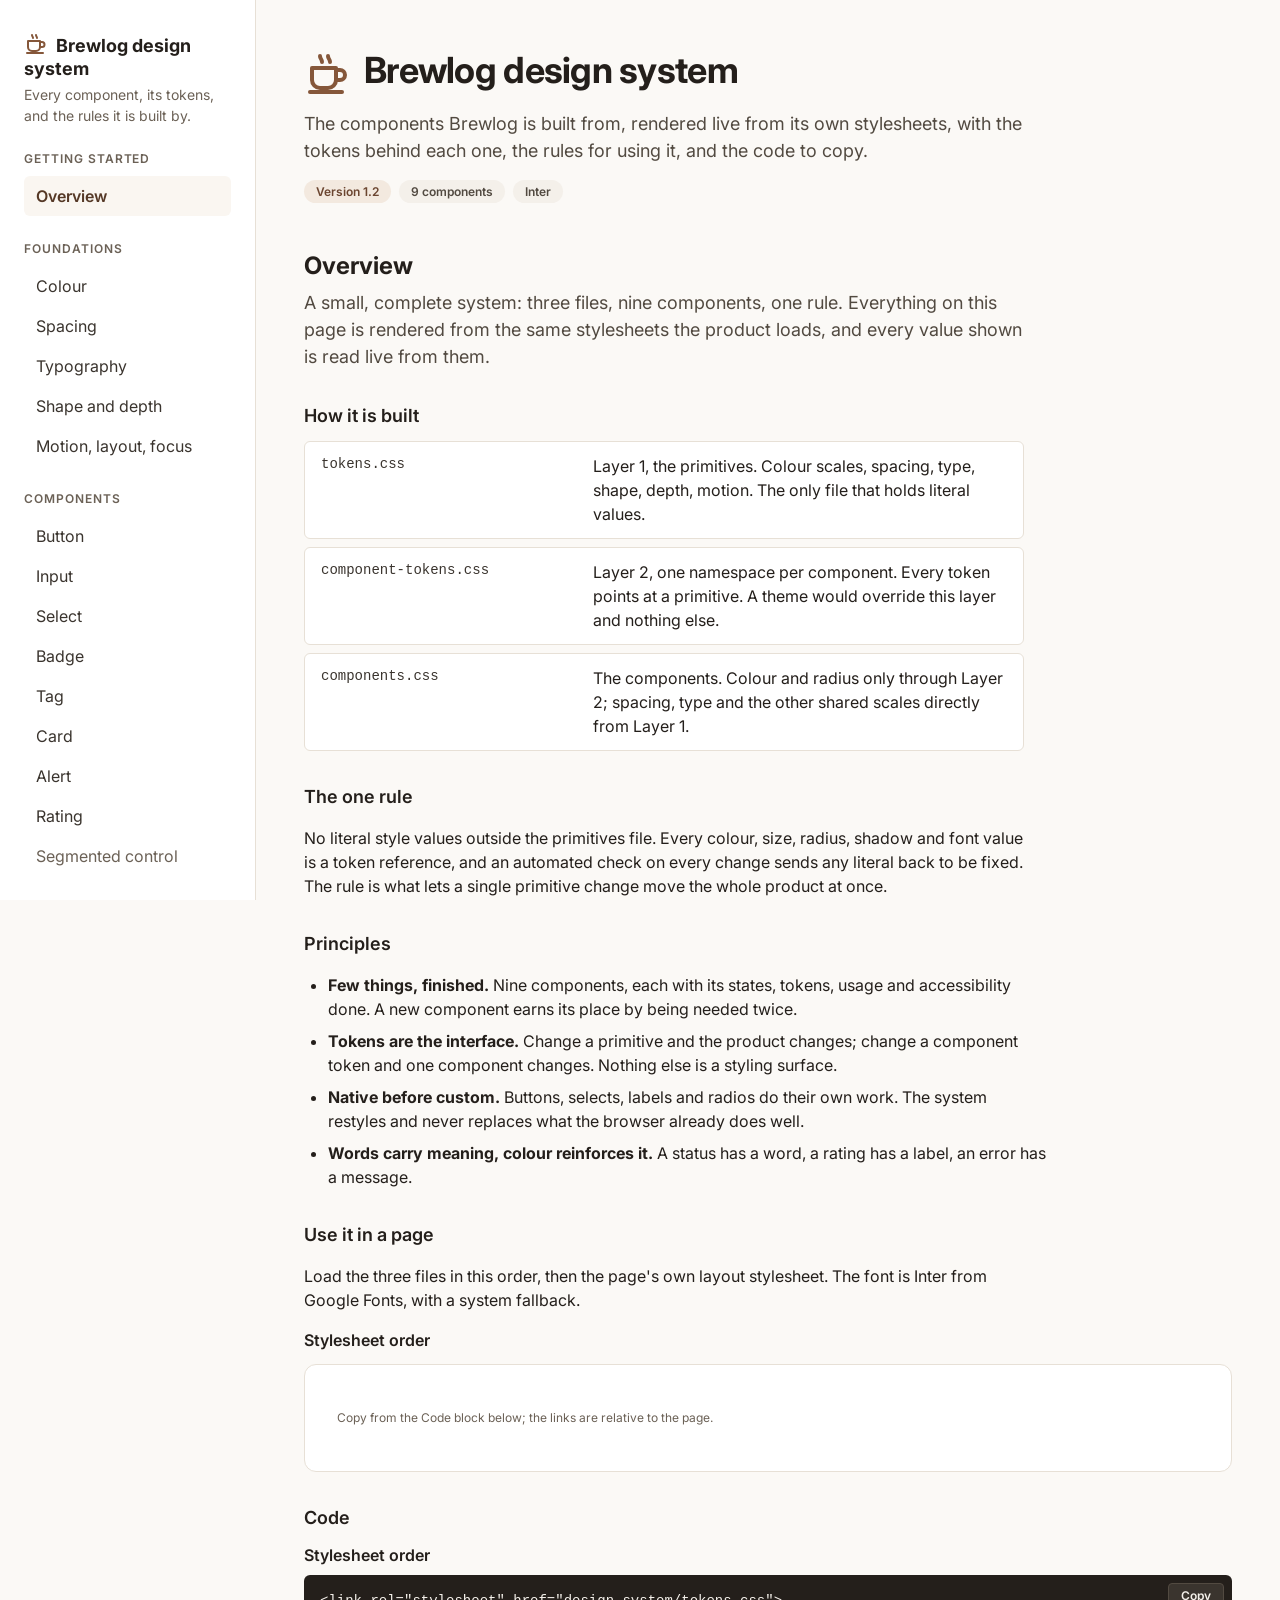
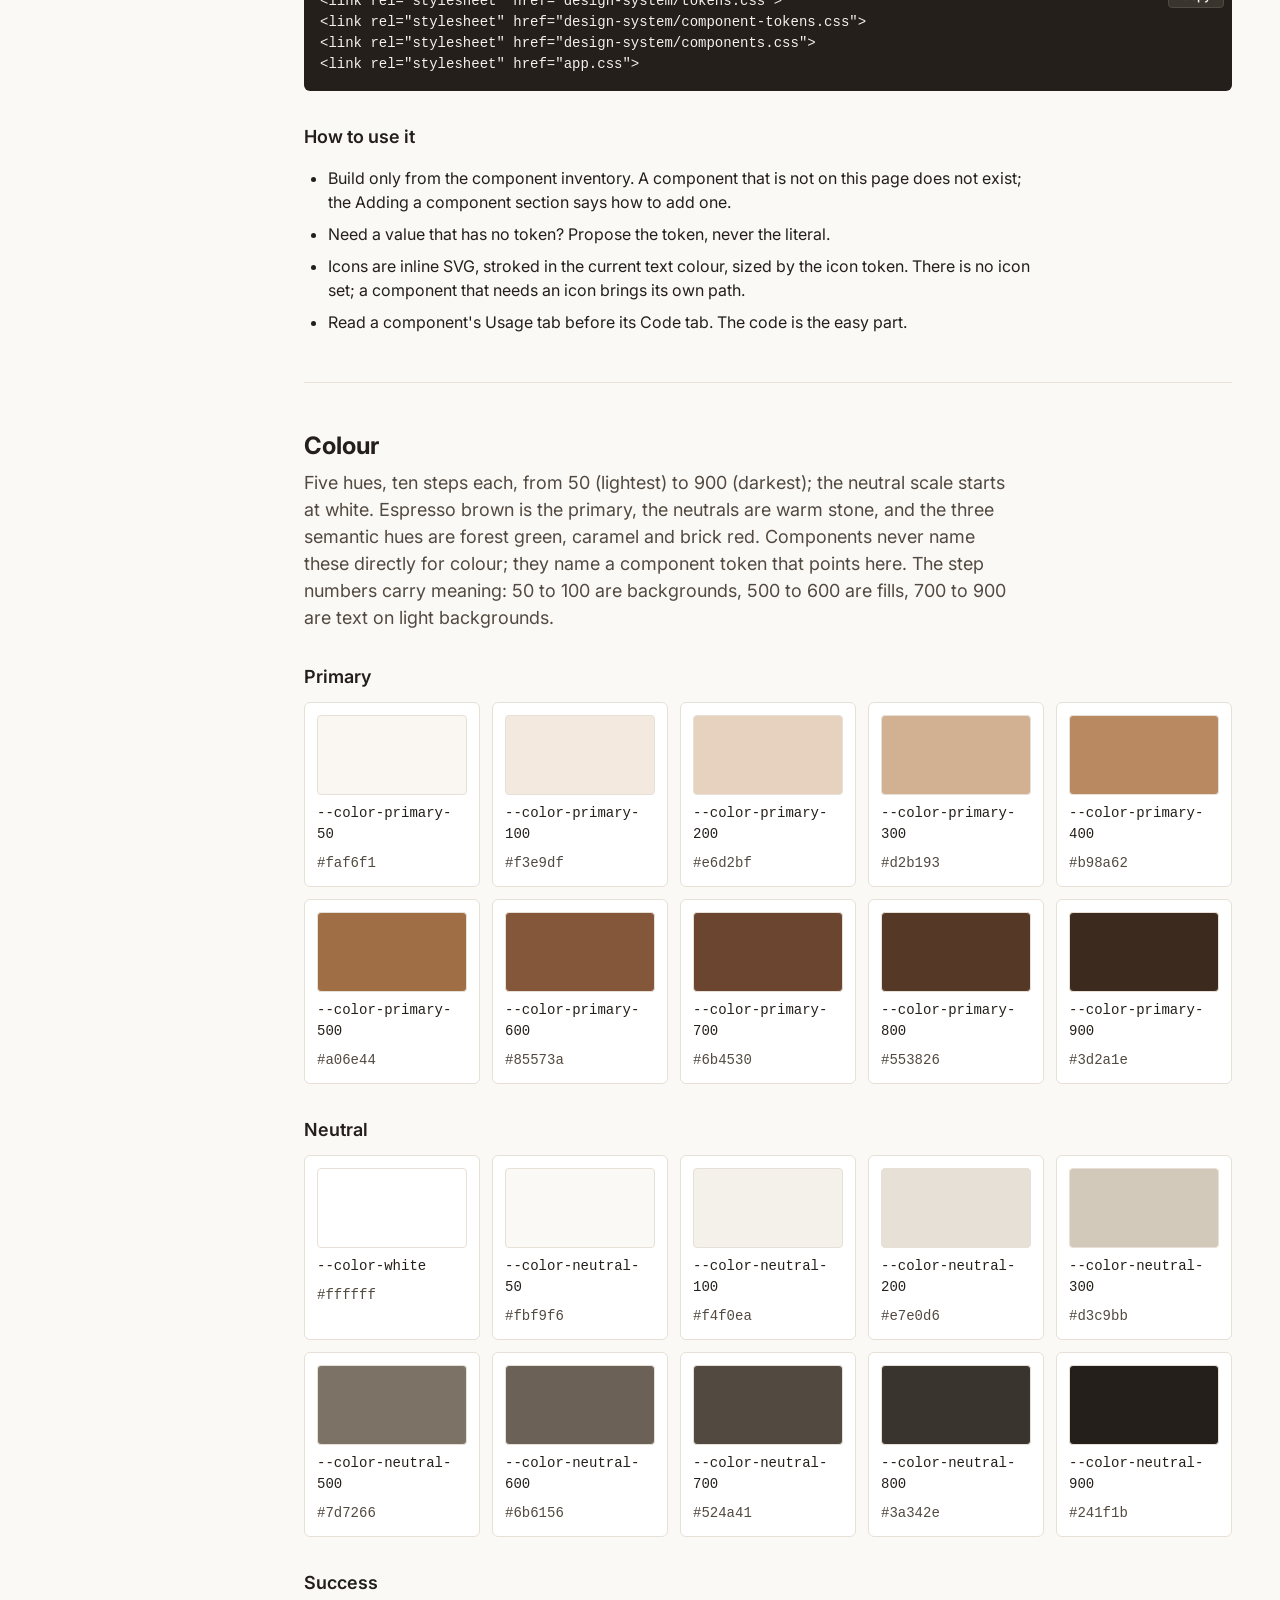
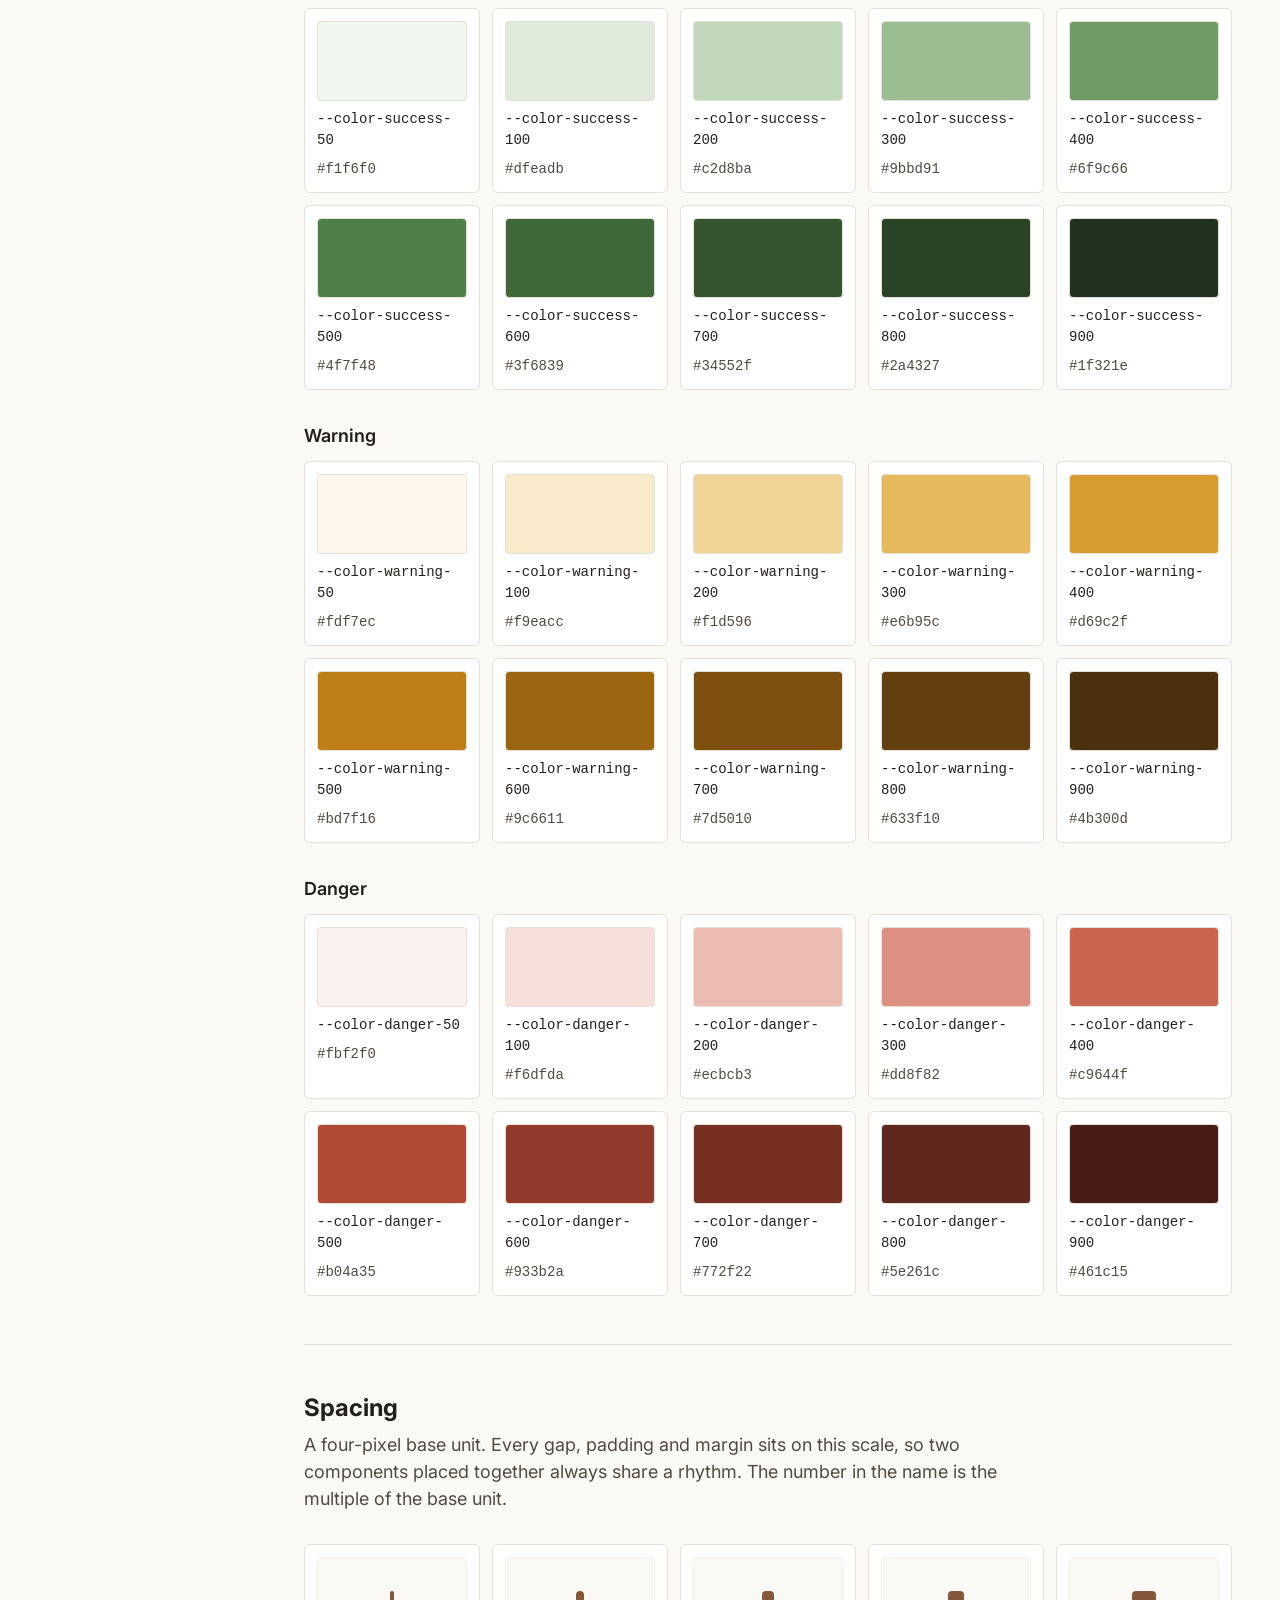
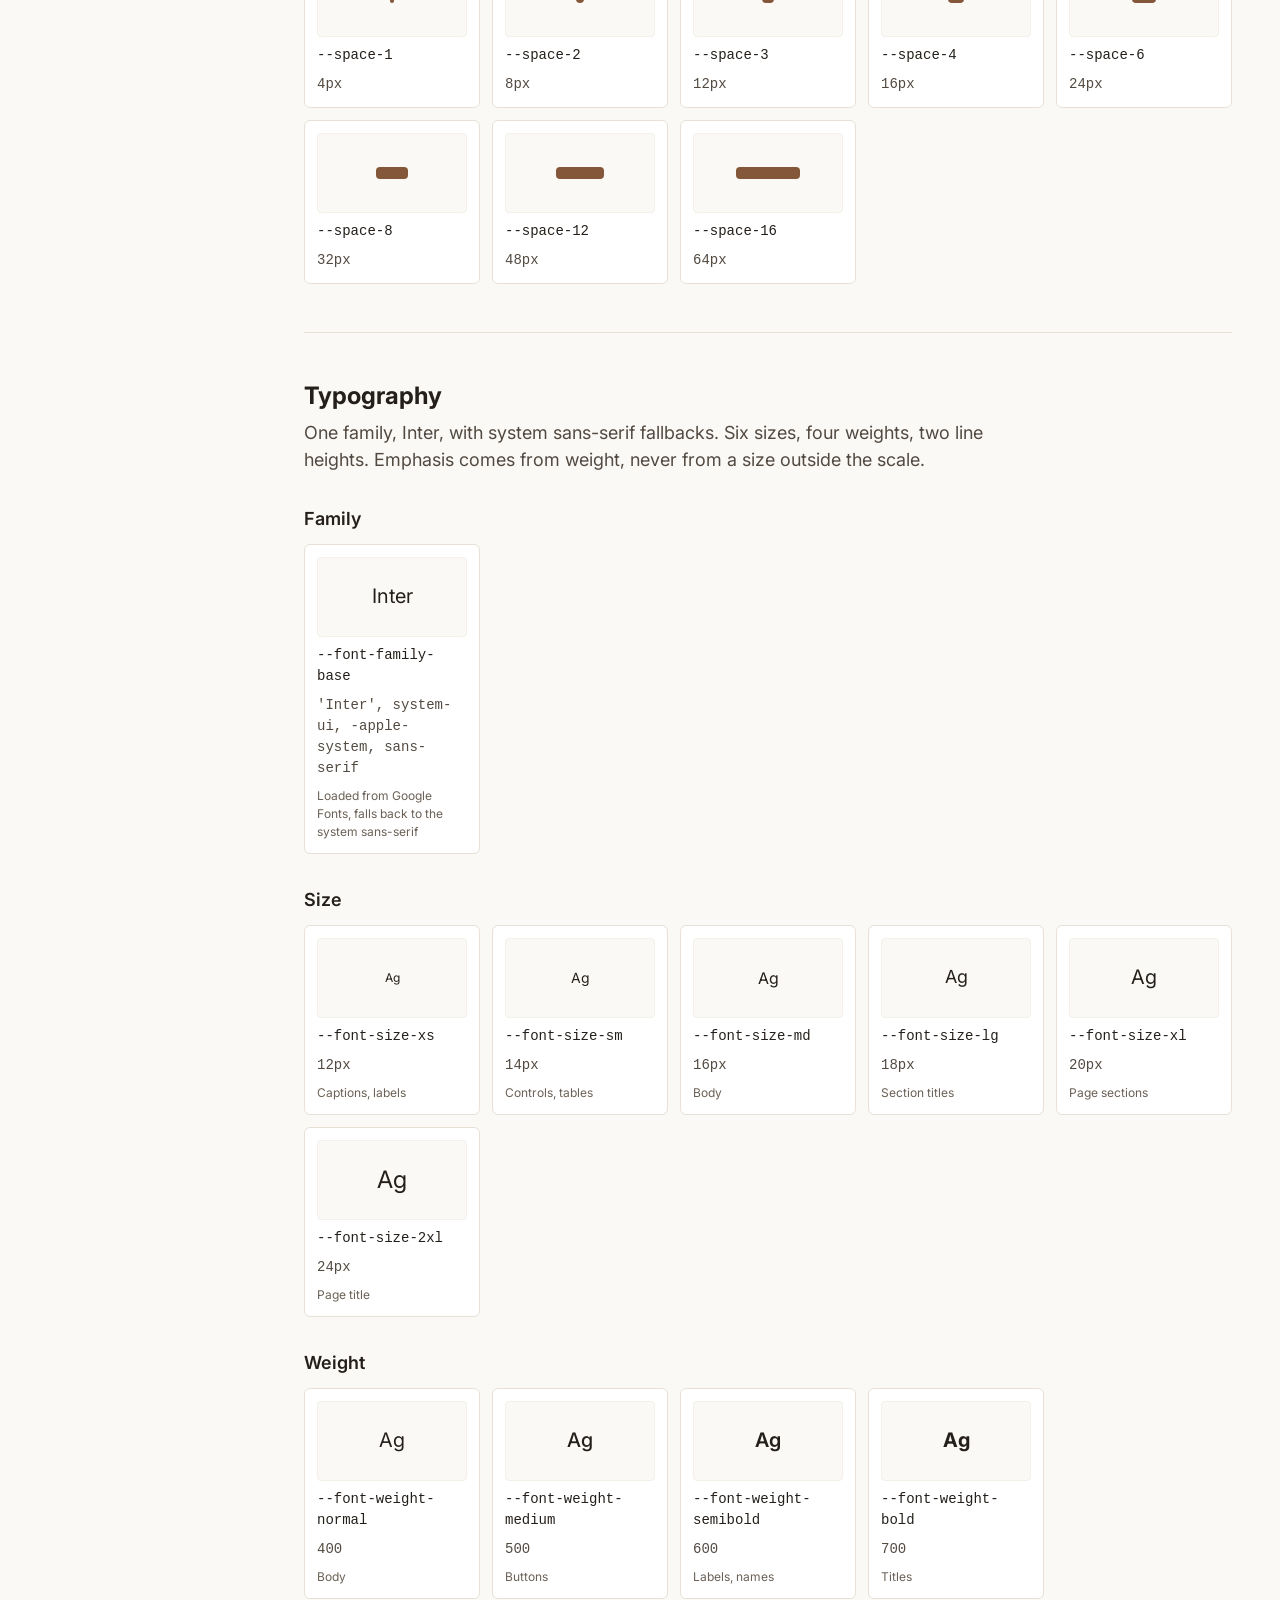
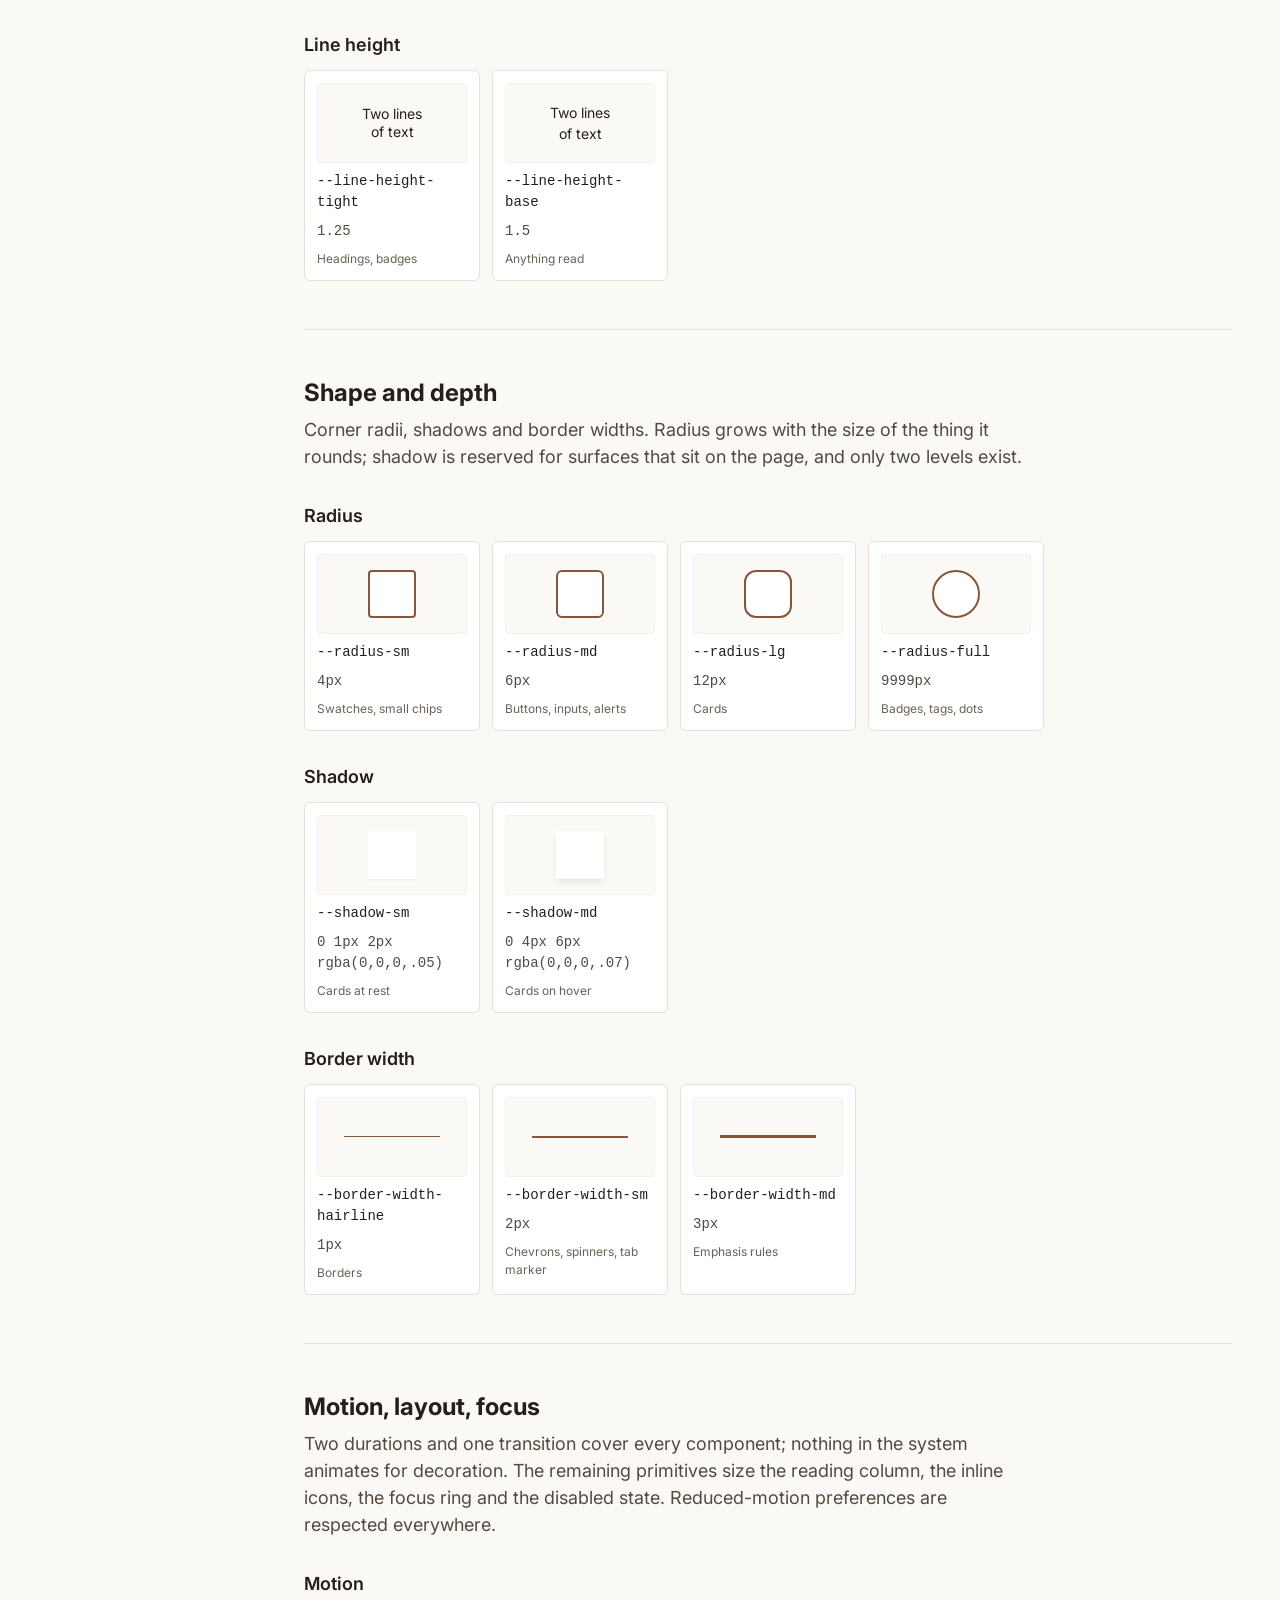
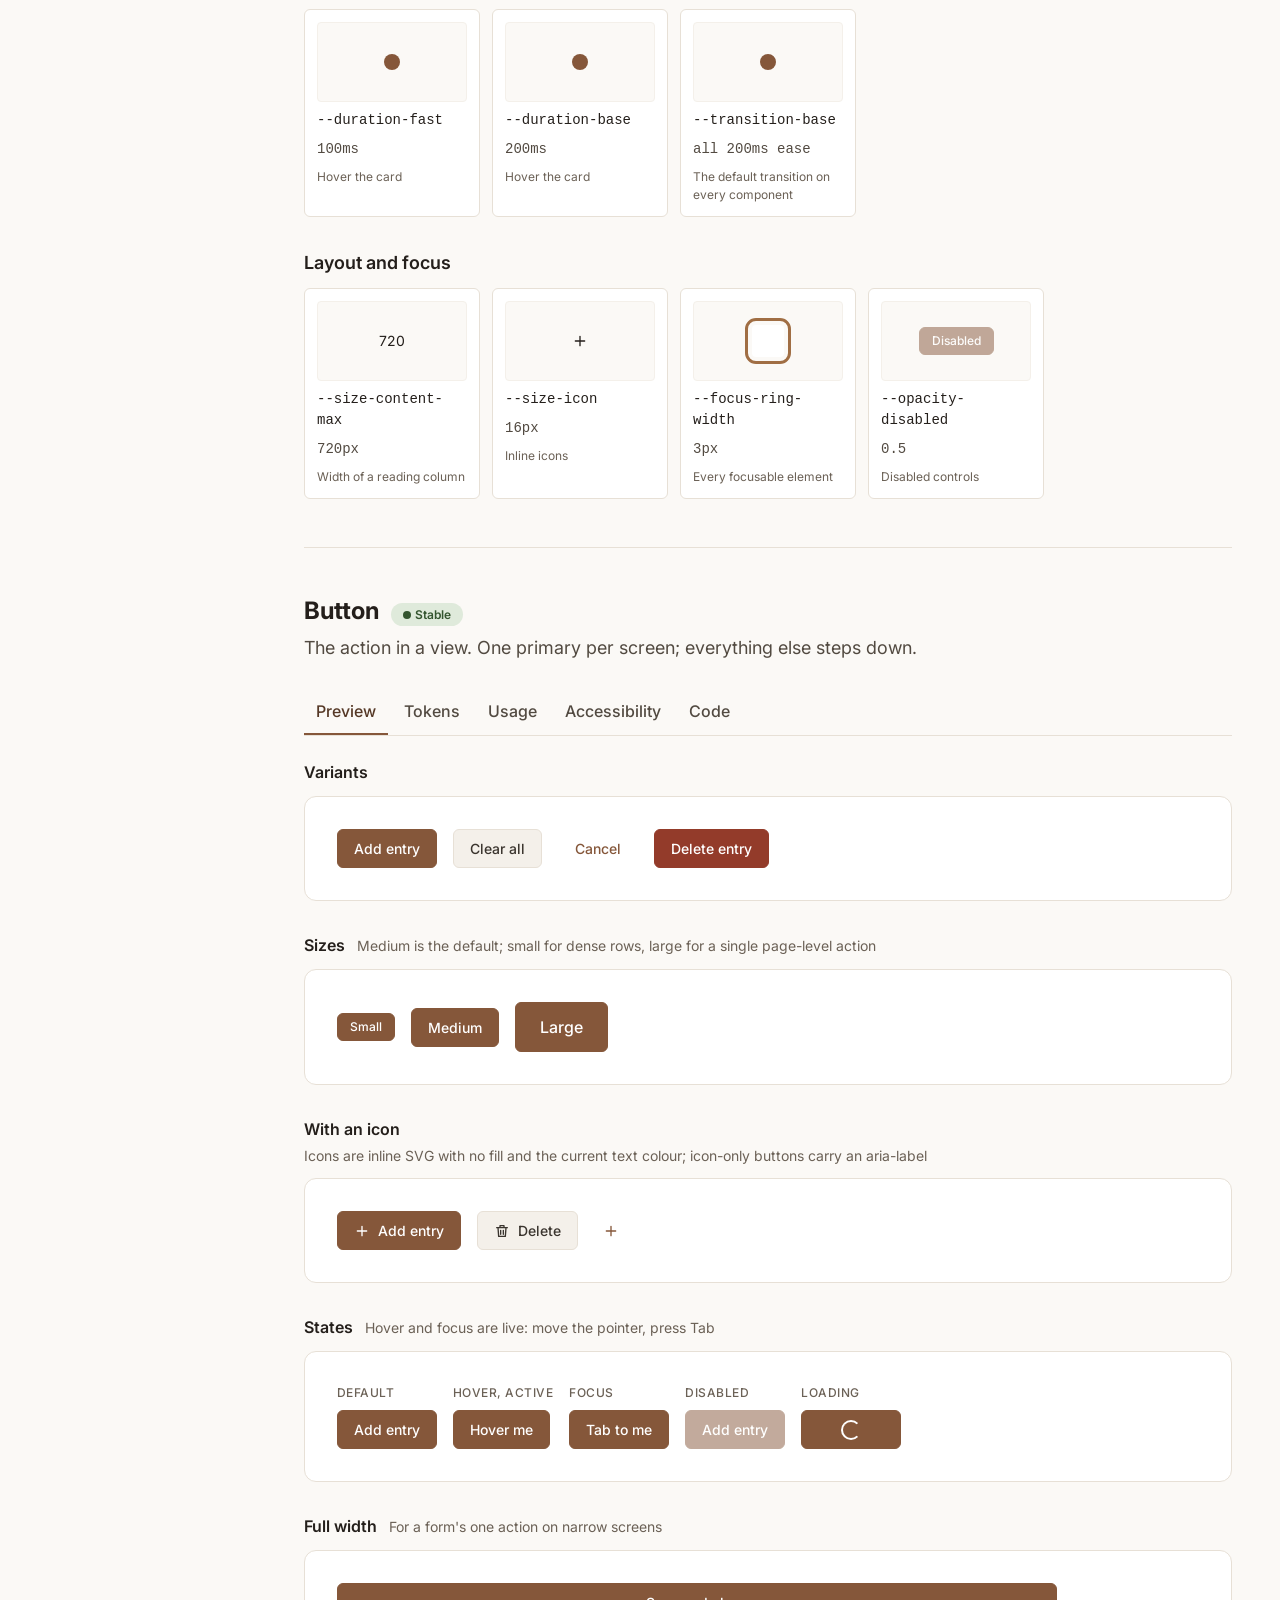
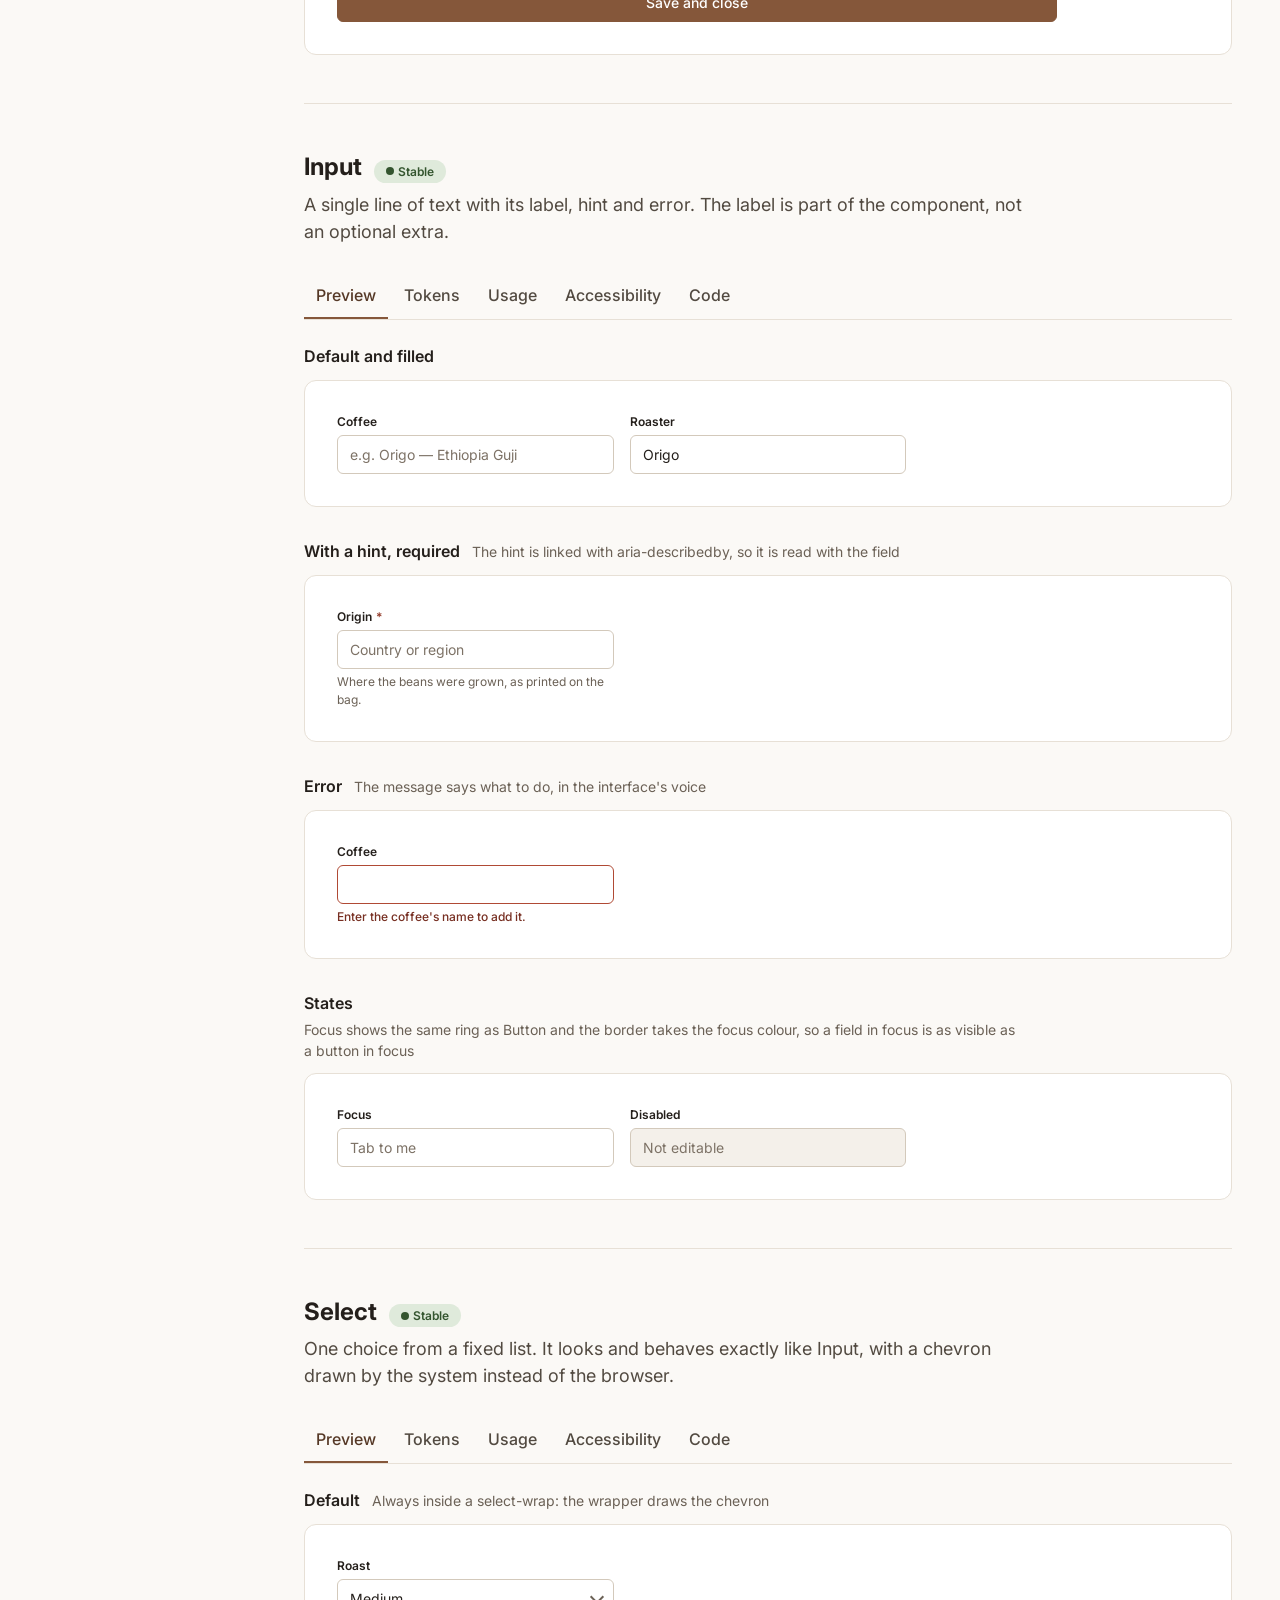
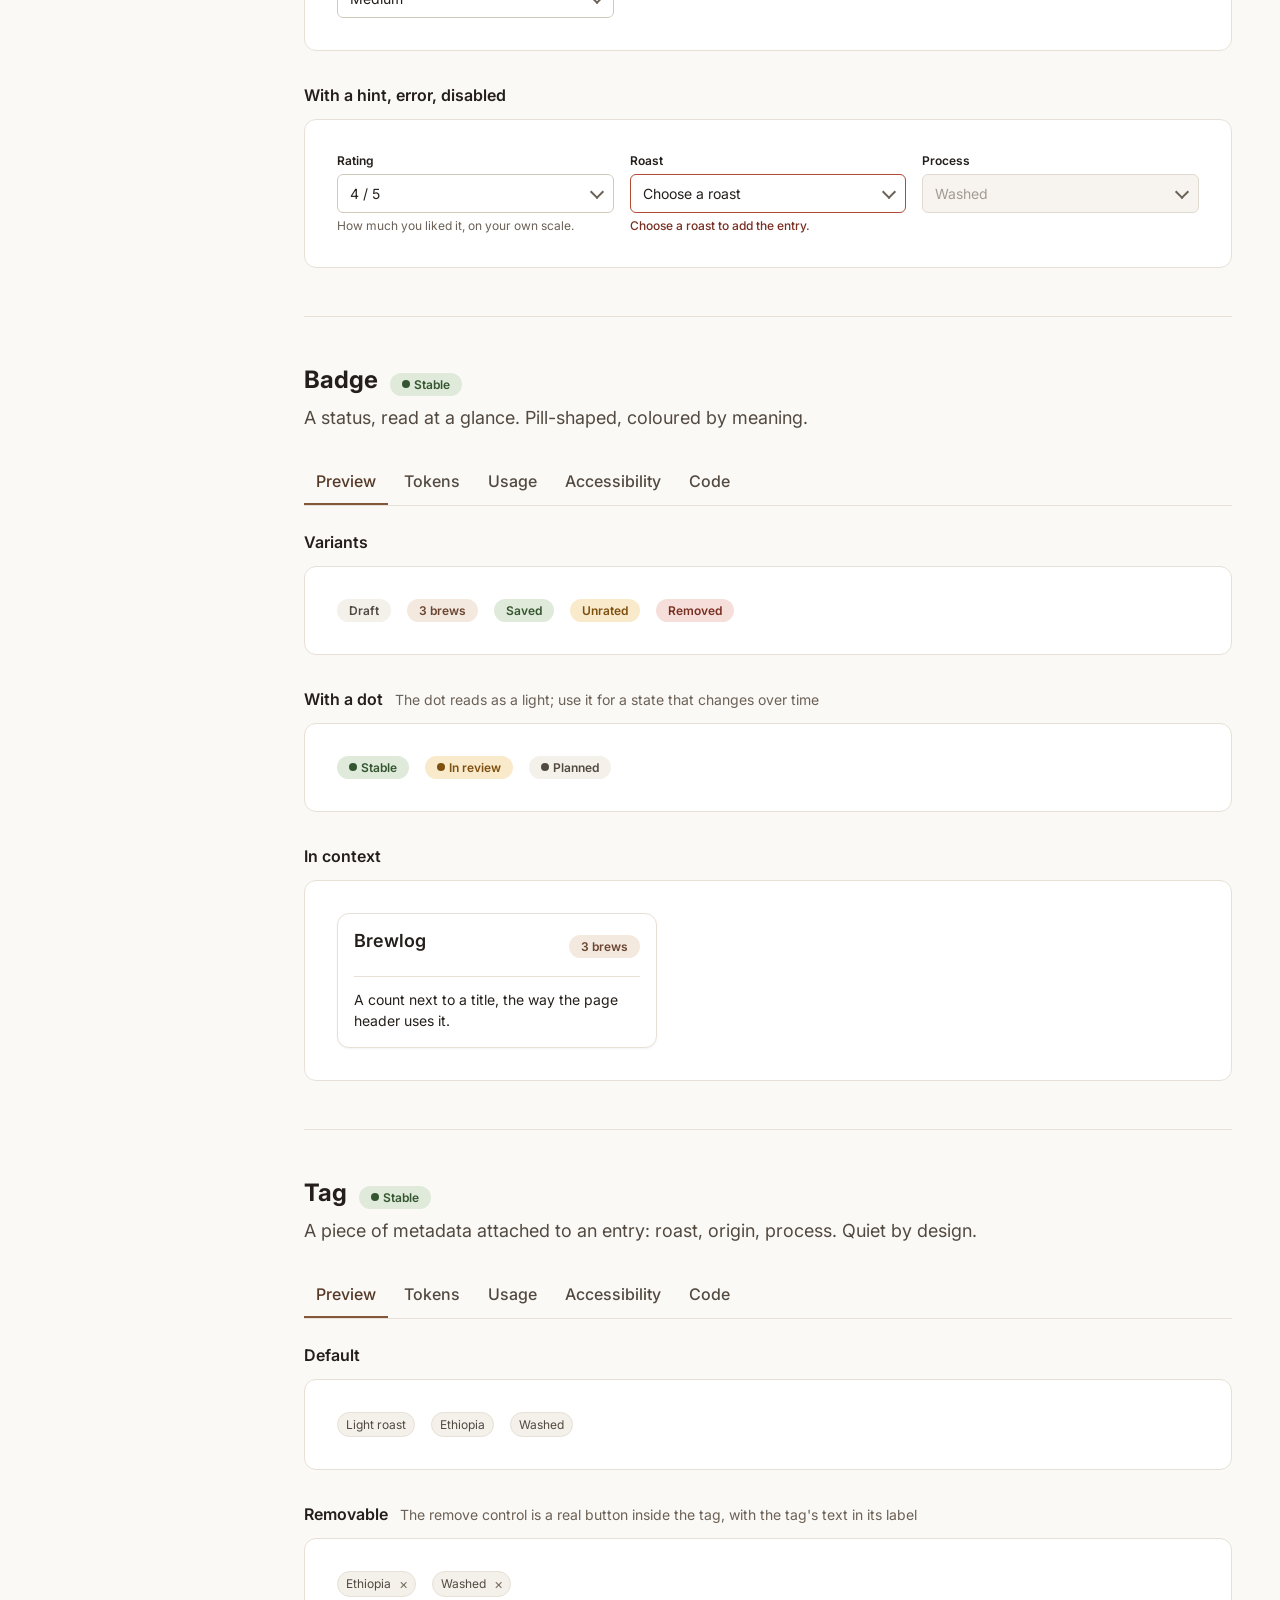
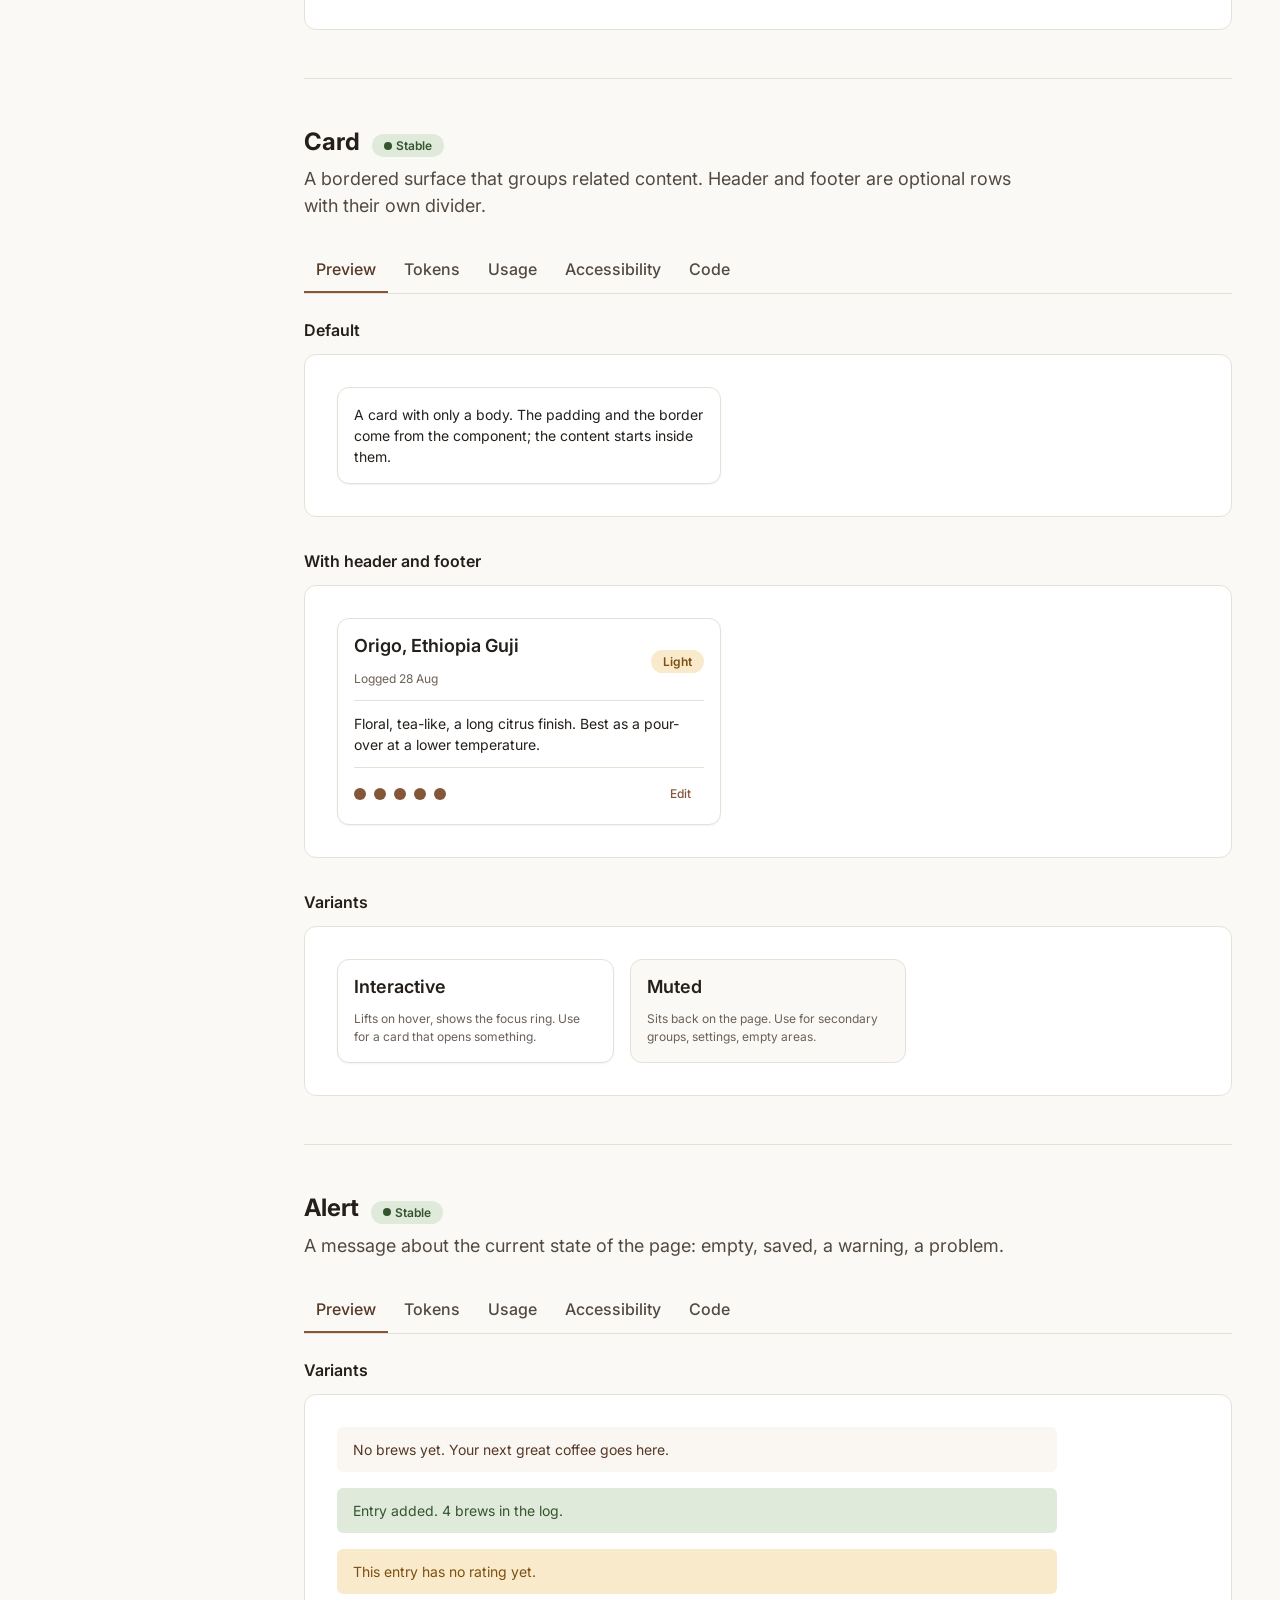
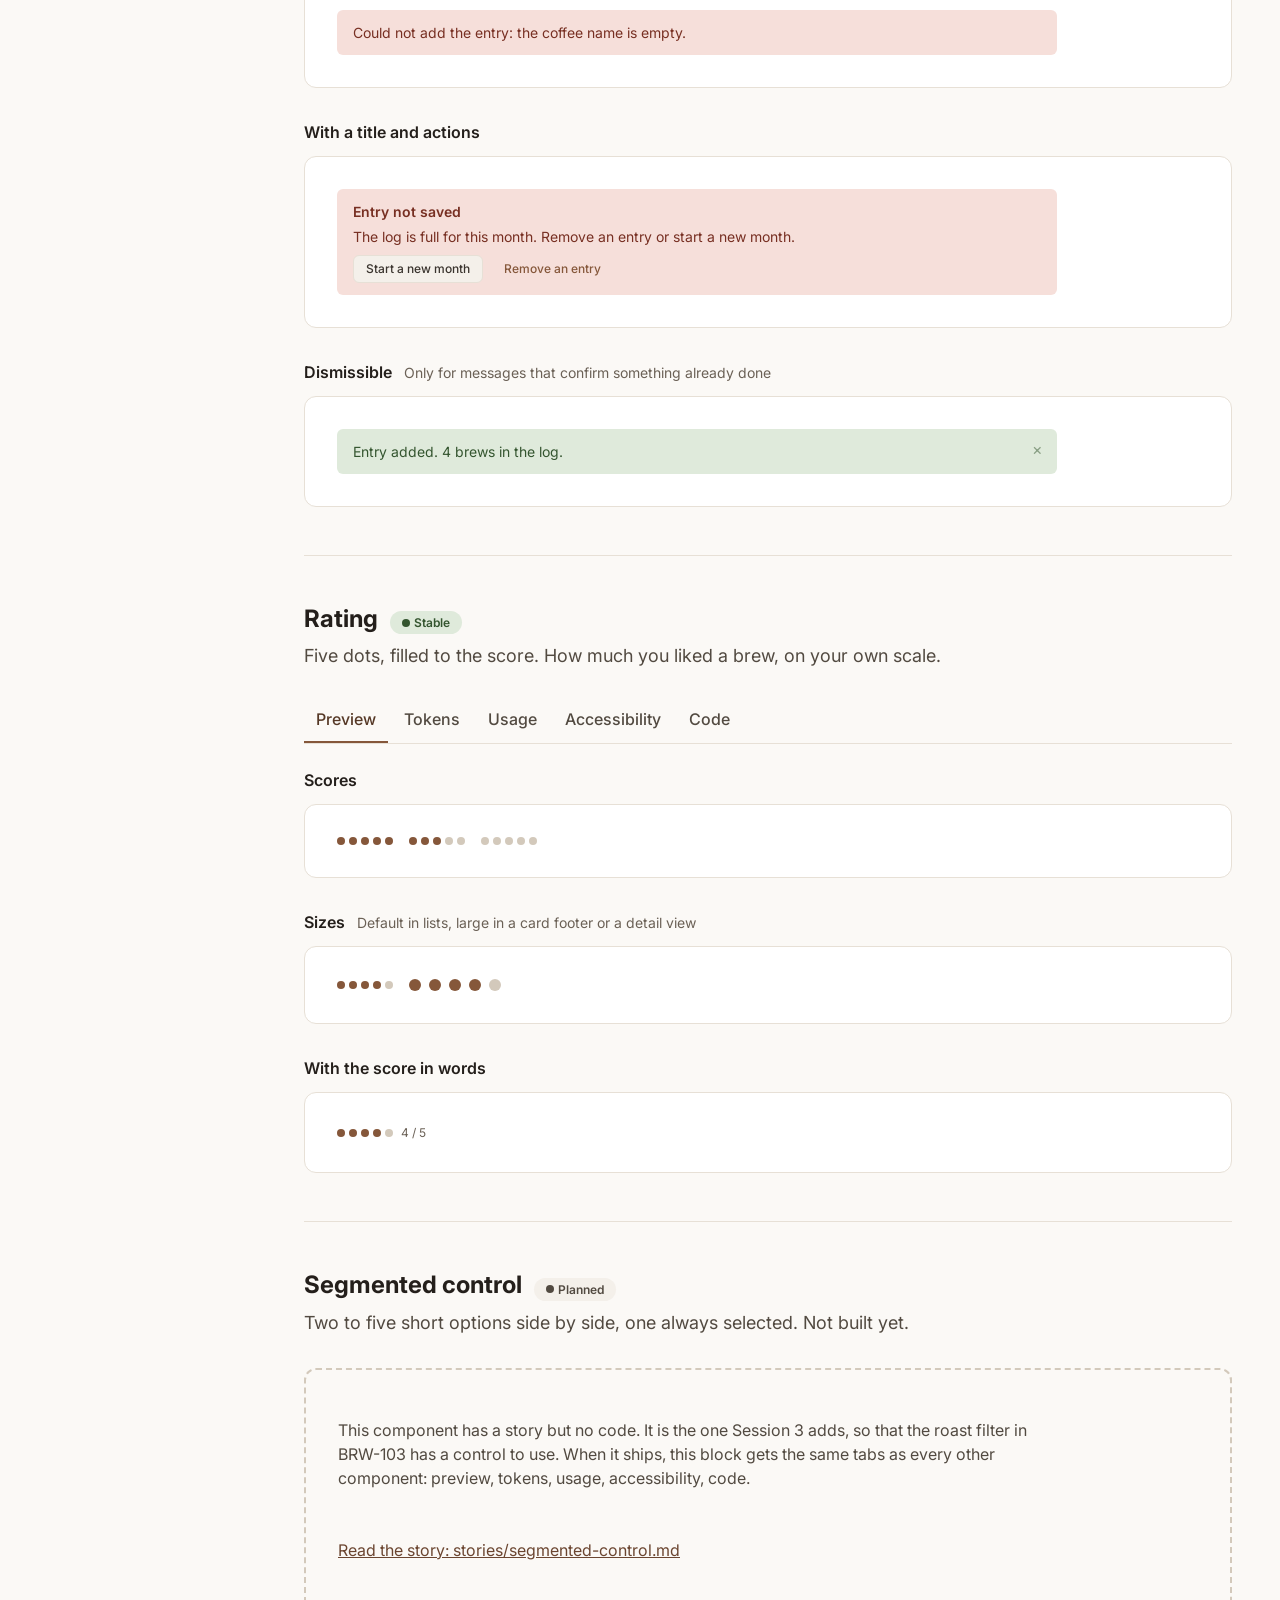
==== commit 8ecafb64: "System 1.2: coffee palette, field focus ring, six consistency fixes Palette: espresso primary, warm " ====
--- a/product/design-system/viewer/index.html
+++ b/product/design-system/viewer/index.html
@@ -16,7 +16,7 @@
 <div class="v-shell">
 
   <nav class="v-nav" aria-label="Design system sections">
-    <p class="v-nav__brand">Brewlog design system</p>
+    <p class="v-nav__brand"><svg class="v-logo" viewBox="0 0 24 24" aria-hidden="true"><path d="M4 9h12v6a4 4 0 0 1-4 4H8a4 4 0 0 1-4-4V9z"/><path d="M16 10h2a2.5 2.5 0 0 1 0 5h-2"/><path d="M8 3c0 1.5 1 1.5 1 3M12 3c0 1.5 1 1.5 1 3"/><path d="M3 21h16"/></svg>Brewlog design system</p>
     <p class="v-nav__sub">Every component, its tokens, and the rules it is built by.</p>
     <p class="v-nav__group">Getting started</p>
     <ul><li><a href="#overview">Overview</a></li></ul>
@@ -51,9 +51,9 @@
   <main class="v-main">
 
     <header class="v-head">
-      <h1>Brewlog design system</h1>
+      <h1><svg class="v-logo" viewBox="0 0 24 24" aria-hidden="true"><path d="M4 9h12v6a4 4 0 0 1-4 4H8a4 4 0 0 1-4-4V9z"/><path d="M16 10h2a2.5 2.5 0 0 1 0 5h-2"/><path d="M8 3c0 1.5 1 1.5 1 3M12 3c0 1.5 1 1.5 1 3"/><path d="M3 21h16"/></svg>Brewlog design system</h1>
       <p>The components Brewlog is built from, rendered live from its own stylesheets, with the tokens behind each one, the rules for using it, and the code to copy.</p>
-      <div class="v-head__meta"><span class="badge badge-primary">Version 1.1</span><span class="badge badge-neutral">9 components</span><span class="badge badge-neutral">Inter</span></div>
+      <div class="v-head__meta"><span class="badge badge-primary">Version 1.2</span><span class="badge badge-neutral">9 components</span><span class="badge badge-neutral">Inter</span></div>
     </header>
 
 <section class="v-section" id="overview">
@@ -96,7 +96,7 @@
 
 <section class="v-section" id="colour">
   <div class="v-section__head"><h2>Colour</h2></div>
-  <p class="v-lede">Five hues, ten steps each, from 50 (lightest) to 900 (darkest); the neutral scale starts at white. Components never name these directly for colour; they name a component token that points here. The step numbers carry meaning: 50 to 100 are backgrounds, 500 to 600 are fills, 700 to 900 are text on light backgrounds.</p>
+  <p class="v-lede">Five hues, ten steps each, from 50 (lightest) to 900 (darkest); the neutral scale starts at white. Espresso brown is the primary, the neutrals are warm stone, and the three semantic hues are forest green, caramel and brick red. Components never name these directly for colour; they name a component token that points here. The step numbers carry meaning: 50 to 100 are backgrounds, 500 to 600 are fills, 700 to 900 are text on light backgrounds.</p>
   <div class="v-group"><h3>Primary</h3><div class="v-grid"><div class="v-tk v-tk--color" data-token="--color-primary-50"><div class="v-tk__preview v-tk__preview--chip" data-fill="--color-primary-50"></div><div class="v-tk__name"></div><div class="v-tk__value"></div></div><div class="v-tk v-tk--color" data-token="--color-primary-100"><div class="v-tk__preview v-tk__preview--chip" data-fill="--color-primary-100"></div><div class="v-tk__name"></div><div class="v-tk__value"></div></div><div class="v-tk v-tk--color" data-token="--color-primary-200"><div class="v-tk__preview v-tk__preview--chip" data-fill="--color-primary-200"></div><div class="v-tk__name"></div><div class="v-tk__value"></div></div><div class="v-tk v-tk--color" data-token="--color-primary-300"><div class="v-tk__preview v-tk__preview--chip" data-fill="--color-primary-300"></div><div class="v-tk__name"></div><div class="v-tk__value"></div></div><div class="v-tk v-tk--color" data-token="--color-primary-400"><div class="v-tk__preview v-tk__preview--chip" data-fill="--color-primary-400"></div><div class="v-tk__name"></div><div class="v-tk__value"></div></div><div class="v-tk v-tk--color" data-token="--color-primary-500"><div class="v-tk__preview v-tk__preview--chip" data-fill="--color-primary-500"></div><div class="v-tk__name"></div><div class="v-tk__value"></div></div><div class="v-tk v-tk--color" data-token="--color-primary-600"><div class="v-tk__preview v-tk__preview--chip" data-fill="--color-primary-600"></div><div class="v-tk__name"></div><div class="v-tk__value"></div></div><div class="v-tk v-tk--color" data-token="--color-primary-700"><div class="v-tk__preview v-tk__preview--chip" data-fill="--color-primary-700"></div><div class="v-tk__name"></div><div class="v-tk__value"></div></div><div class="v-tk v-tk--color" data-token="--color-primary-800"><div class="v-tk__preview v-tk__preview--chip" data-fill="--color-primary-800"></div><div class="v-tk__name"></div><div class="v-tk__value"></div></div><div class="v-tk v-tk--color" data-token="--color-primary-900"><div class="v-tk__preview v-tk__preview--chip" data-fill="--color-primary-900"></div><div class="v-tk__name"></div><div class="v-tk__value"></div></div></div></div>
   <div class="v-group"><h3>Neutral</h3><div class="v-grid"><div class="v-tk v-tk--color" data-token="--color-white"><div class="v-tk__preview v-tk__preview--chip" data-fill="--color-white"></div><div class="v-tk__name"></div><div class="v-tk__value"></div></div><div class="v-tk v-tk--color" data-token="--color-neutral-50"><div class="v-tk__preview v-tk__preview--chip" data-fill="--color-neutral-50"></div><div class="v-tk__name"></div><div class="v-tk__value"></div></div><div class="v-tk v-tk--color" data-token="--color-neutral-100"><div class="v-tk__preview v-tk__preview--chip" data-fill="--color-neutral-100"></div><div class="v-tk__name"></div><div class="v-tk__value"></div></div><div class="v-tk v-tk--color" data-token="--color-neutral-200"><div class="v-tk__preview v-tk__preview--chip" data-fill="--color-neutral-200"></div><div class="v-tk__name"></div><div class="v-tk__value"></div></div><div class="v-tk v-tk--color" data-token="--color-neutral-300"><div class="v-tk__preview v-tk__preview--chip" data-fill="--color-neutral-300"></div><div class="v-tk__name"></div><div class="v-tk__value"></div></div><div class="v-tk v-tk--color" data-token="--color-neutral-500"><div class="v-tk__preview v-tk__preview--chip" data-fill="--color-neutral-500"></div><div class="v-tk__name"></div><div class="v-tk__value"></div></div><div class="v-tk v-tk--color" data-token="--color-neutral-600"><div class="v-tk__preview v-tk__preview--chip" data-fill="--color-neutral-600"></div><div class="v-tk__name"></div><div class="v-tk__value"></div></div><div class="v-tk v-tk--color" data-token="--color-neutral-700"><div class="v-tk__preview v-tk__preview--chip" data-fill="--color-neutral-700"></div><div class="v-tk__name"></div><div class="v-tk__value"></div></div><div class="v-tk v-tk--color" data-token="--color-neutral-800"><div class="v-tk__preview v-tk__preview--chip" data-fill="--color-neutral-800"></div><div class="v-tk__name"></div><div class="v-tk__value"></div></div><div class="v-tk v-tk--color" data-token="--color-neutral-900"><div class="v-tk__preview v-tk__preview--chip" data-fill="--color-neutral-900"></div><div class="v-tk__name"></div><div class="v-tk__value"></div></div></div></div>
   <div class="v-group"><h3>Success</h3><div class="v-grid"><div class="v-tk v-tk--color" data-token="--color-success-50"><div class="v-tk__preview v-tk__preview--chip" data-fill="--color-success-50"></div><div class="v-tk__name"></div><div class="v-tk__value"></div></div><div class="v-tk v-tk--color" data-token="--color-success-100"><div class="v-tk__preview v-tk__preview--chip" data-fill="--color-success-100"></div><div class="v-tk__name"></div><div class="v-tk__value"></div></div><div class="v-tk v-tk--color" data-token="--color-success-200"><div class="v-tk__preview v-tk__preview--chip" data-fill="--color-success-200"></div><div class="v-tk__name"></div><div class="v-tk__value"></div></div><div class="v-tk v-tk--color" data-token="--color-success-300"><div class="v-tk__preview v-tk__preview--chip" data-fill="--color-success-300"></div><div class="v-tk__name"></div><div class="v-tk__value"></div></div><div class="v-tk v-tk--color" data-token="--color-success-400"><div class="v-tk__preview v-tk__preview--chip" data-fill="--color-success-400"></div><div class="v-tk__name"></div><div class="v-tk__value"></div></div><div class="v-tk v-tk--color" data-token="--color-success-500"><div class="v-tk__preview v-tk__preview--chip" data-fill="--color-success-500"></div><div class="v-tk__name"></div><div class="v-tk__value"></div></div><div class="v-tk v-tk--color" data-token="--color-success-600"><div class="v-tk__preview v-tk__preview--chip" data-fill="--color-success-600"></div><div class="v-tk__name"></div><div class="v-tk__value"></div></div><div class="v-tk v-tk--color" data-token="--color-success-700"><div class="v-tk__preview v-tk__preview--chip" data-fill="--color-success-700"></div><div class="v-tk__name"></div><div class="v-tk__value"></div></div><div class="v-tk v-tk--color" data-token="--color-success-800"><div class="v-tk__preview v-tk__preview--chip" data-fill="--color-success-800"></div><div class="v-tk__name"></div><div class="v-tk__value"></div></div><div class="v-tk v-tk--color" data-token="--color-success-900"><div class="v-tk__preview v-tk__preview--chip" data-fill="--color-success-900"></div><div class="v-tk__name"></div><div class="v-tk__value"></div></div></div></div>
@@ -230,7 +230,7 @@
       <template>
 <div class="field">
   <label class="field-label" for="in-coffee">Coffee</label>
-  <input class="input" id="in-coffee" type="text" placeholder="Roaster, origin">
+  <input class="input" id="in-coffee" type="text" placeholder="e.g. Origo — Ethiopia Guji">
 </div>
 <div class="field">
   <label class="field-label" for="in-roaster">Roaster</label>
@@ -258,7 +258,7 @@
 </div>
       </template>
     </div>
-    <div class="v-specimen" data-label="States" data-note="Focus swaps the border for the focus colour instead of adding a ring, so the field reads as active without a ring around a ring">
+    <div class="v-specimen" data-label="States" data-note="Focus shows the same ring as Button and the border takes the focus colour, so a field in focus is as visible as a button in focus">
       <div class="v-stage v-stage--grid"></div>
       <template>
 <div class="field">
@@ -282,6 +282,7 @@
 <tr data-token="--input-border-color-hover" data-from="--color-neutral-500"></tr>
 <tr data-token="--input-border-color-focus" data-from="--color-primary-500"></tr>
 <tr data-token="--input-border-color-error" data-from="--color-danger-500"></tr>
+<tr data-token="--input-focus-ring-color" data-from="--color-primary-500"></tr>
 <tr data-token="--input-radius" data-from="--radius-md"></tr>
 <tr class="v-group-row"><td colspan="4">Field text</td></tr>
 <tr data-token="--field-label-text" data-from="--color-neutral-900"></tr>
@@ -290,7 +291,7 @@
 <tr data-token="--field-required-text" data-from="--color-danger-600"></tr>
 </tbody></table></div>
   <div class="v-panel" data-tab="Usage" hidden><div class="v-notes"><div class="v-do"><h4>Do</h4><ul><li>Free text that fits on one line: a name, a roaster, an origin.</li><li>A placeholder as an example of the format, never as the label.</li><li>A hint for anything the label cannot say in two words.</li><li>An error that says what to do, under the field it belongs to.</li></ul></div><div class="v-dont"><h4>Do not</h4><ul><li>Drop the label to save space. A placeholder disappears the moment someone types.</li><li>Use it for a fixed set of choices. That is a Select.</li><li>Colour alone for an error. The message is the error; the border only points at it.</li><li>Disable a field to mean read-only. Show the value as text instead.</li></ul></div></div></div>
-  <div class="v-panel" data-tab="Accessibility" hidden><ul><li>The label's for attribute matches the input's id, so clicking the label focuses the field and screen readers announce it.</li><li>Hints and errors are linked with aria-describedby and read after the label.</li><li>An invalid field sets aria-invalid, which screen readers announce; the red border is for sighted users.</li><li>The required marker is visual only; the required attribute carries the meaning.</li><li>Placeholder text holds contrast against white, but still never stands in for a label.</li></ul><h4>Contrast, measured live</h4><table class="v-table v-pairs"><thead><tr><th>Pair</th><th>Text</th><th>Background</th><th>Ratio</th></tr></thead><tbody><tr data-fg="--input-text" data-bg="--input-bg"><td>Text on input</td><td class="v-pair-fg"></td><td class="v-pair-bg"></td><td class="v-pair-ratio"></td></tr><tr data-fg="--input-placeholder" data-bg="--input-bg"><td>Placeholder on input</td><td class="v-pair-fg"></td><td class="v-pair-bg"></td><td class="v-pair-ratio"></td></tr><tr data-fg="--field-hint-text" data-bg="--color-neutral-50"><td>Hint on page</td><td class="v-pair-fg"></td><td class="v-pair-bg"></td><td class="v-pair-ratio"></td></tr><tr data-fg="--field-error-text" data-bg="--color-neutral-50"><td>Error on page</td><td class="v-pair-fg"></td><td class="v-pair-bg"></td><td class="v-pair-ratio"></td></tr></tbody></table></div>
+  <div class="v-panel" data-tab="Accessibility" hidden><ul><li>The label's for attribute matches the input's id, so clicking the label focuses the field and screen readers announce it.</li><li>Hints and errors are linked with aria-describedby and read after the label.</li><li>An invalid field sets aria-invalid, which screen readers announce; the red border is for sighted users.</li><li>The required marker is visual only; the required attribute carries the meaning.</li><li>Placeholder text holds contrast against white, but still never stands in for a label.</li><li>Focus is the shared ring plus the border colour, the same signal a button gives.</li></ul><h4>Contrast, measured live</h4><table class="v-table v-pairs"><thead><tr><th>Pair</th><th>Text</th><th>Background</th><th>Ratio</th></tr></thead><tbody><tr data-fg="--input-text" data-bg="--input-bg"><td>Text on input</td><td class="v-pair-fg"></td><td class="v-pair-bg"></td><td class="v-pair-ratio"></td></tr><tr data-fg="--input-placeholder" data-bg="--input-bg"><td>Placeholder on input</td><td class="v-pair-fg"></td><td class="v-pair-bg"></td><td class="v-pair-ratio"></td></tr><tr data-fg="--field-hint-text" data-bg="--color-neutral-50"><td>Hint on page</td><td class="v-pair-fg"></td><td class="v-pair-bg"></td><td class="v-pair-ratio"></td></tr><tr data-fg="--field-error-text" data-bg="--color-neutral-50"><td>Error on page</td><td class="v-pair-fg"></td><td class="v-pair-bg"></td><td class="v-pair-ratio"></td></tr></tbody></table></div>
   <div class="v-panel" data-tab="Code" hidden></div>
 </section>
 
@@ -352,6 +353,7 @@
 <tr data-token="--select-border-color-focus" data-from="--color-primary-500"></tr>
 <tr data-token="--select-border-color-error" data-from="--color-danger-500"></tr>
 <tr data-token="--select-chevron-color" data-from="--color-neutral-600"></tr>
+<tr data-token="--select-focus-ring-color" data-from="--color-primary-500"></tr>
 <tr data-token="--select-radius" data-from="--radius-md"></tr>
 </tbody></table></div>
   <div class="v-panel" data-tab="Usage" hidden><div class="v-notes"><div class="v-do"><h4>Do</h4><ul><li>Six or more options, or options with longer labels.</li><li>A choice that is set once inside a form and submitted with it.</li><li>A sensible default selected, so the field is never blank without reason.</li></ul></div><div class="v-dont"><h4>Do not</h4><ul><li>Two to five short options that switch a view instantly. That is the segmented control's job.</li><li>A placeholder option with no error handling. If Choose a roast is left, say so on submit.</li><li>A custom dropdown built from divs. The native control handles keyboard, screen readers and phones.</li></ul></div></div></div>
@@ -617,7 +619,7 @@
 <form class="entry-form" novalidate>
   <div class="field">
     <label class="field-label" for="pf-name">Coffee</label>
-    <input class="input" id="pf-name" type="text" placeholder="Roaster, origin" required>
+    <input class="input" id="pf-name" type="text" placeholder="e.g. Origo — Ethiopia Guji" required>
   </div>
   <div class="field">
     <label class="field-label" for="pf-roast">Roast</label>
@@ -638,14 +640,14 @@
   <li class="card entry">
     <div class="entry__main">
       <span class="entry__name">Origo, Ethiopia Guji</span>
-      <span class="entry__meta"><span class="badge badge-warning">light</span><span>Aug 28</span></span>
+      <span class="entry__meta"><span class="badge badge-warning">Light</span><span>28 Aug</span></span>
     </div>
     <span class="rating" role="img" aria-label="5 out of 5"><span class="rating__dot rating__dot--filled"></span><span class="rating__dot rating__dot--filled"></span><span class="rating__dot rating__dot--filled"></span><span class="rating__dot rating__dot--filled"></span><span class="rating__dot rating__dot--filled"></span></span>
   </li>
   <li class="card entry">
     <div class="entry__main">
       <span class="entry__name">Boiler, Colombia Huila</span>
-      <span class="entry__meta"><span class="badge badge-primary">medium</span><span>Aug 29</span></span>
+      <span class="entry__meta"><span class="badge badge-primary">Medium</span><span>29 Aug</span></span>
     </div>
     <span class="rating" role="img" aria-label="4 out of 5"><span class="rating__dot rating__dot--filled"></span><span class="rating__dot rating__dot--filled"></span><span class="rating__dot rating__dot--filled"></span><span class="rating__dot rating__dot--filled"></span><span class="rating__dot"></span></span>
   </li>
@@ -688,6 +690,7 @@
   <div class="v-section__head"><h2>Changelog</h2></div>
   <p class="v-lede">What changed in the system and when. A token or component change is a version; the date is the one in the files.</p>
   <table class="v-table"><thead><tr><th>Version</th><th>Date</th><th>Change</th></tr></thead><tbody>
+    <tr><td>1.2</td><td>8 Oct 2026</td><td>Coffee palette: espresso primary, warm stone neutrals, forest green, caramel and brick red, every text pair still at AA. Inputs and selects get the shared focus ring. Entry rows keep the rating in place when a name wraps; dates read day first; roast labels capitalised; page greys raised one step for legibility. Coffee mark next to the name.</td></tr>
     <tr><td>1.1</td><td>8 Oct 2026</td><td>Full ten-step colour scales for all five hues; neutral runs from white through nine greys. Button sizes, hover, active, disabled and loading states, icon slot, full width. Field with hint, error and required marker. Select in a wrapper with its own chevron, matching Input. Badge dot. Tag remove. Card header, body, footer, muted and interactive. Alert title, actions and dismiss. Rating large and label. Danger button moved to the 600 step for contrast. This viewer.</td></tr>
     <tr><td>1.0</td><td>31 Aug 2026</td><td>Three token layers. Button, Input, Select, Badge, Tag, Card, Alert, Rating. The no-literal rule and the check that enforces it.</td></tr>
     <tr><td>Planned</td><td></td><td>Segmented control, from its story.</td></tr>
--- a/product/design-system/tokens.css
+++ b/product/design-system/tokens.css
@@ -8,65 +8,65 @@
 
 :root {
 
-  /* COLOR — PRIMARY (blue). Ten steps; 600 is the brand step. */
-  --color-primary-50:  #eff6ff;
-  --color-primary-100: #dbeafe;
-  --color-primary-200: #bfdbfe;
-  --color-primary-300: #93c5fd;
-  --color-primary-400: #60a5fa;
-  --color-primary-500: #3b82f6;
-  --color-primary-600: #2563eb;
-  --color-primary-700: #1d4ed8;
-  --color-primary-800: #1e40af;
-  --color-primary-900: #1e3a8a;
+  /* COLOR — PRIMARY (espresso brown). Ten steps; 600 is the brand step. */
+  --color-primary-50:  #faf6f1;
+  --color-primary-100: #f3e9df;
+  --color-primary-200: #e6d2bf;
+  --color-primary-300: #d2b193;
+  --color-primary-400: #b98a62;
+  --color-primary-500: #a06e44;
+  --color-primary-600: #85573a;
+  --color-primary-700: #6b4530;
+  --color-primary-800: #553826;
+  --color-primary-900: #3d2a1e;
 
-  /* COLOR — NEUTRAL (slate). White plus nine greys: ten steps in all. */
+  /* COLOR — NEUTRAL (warm stone). White plus nine greys: ten steps in all. */
   --color-white:       #ffffff;
-  --color-neutral-50:  #f8fafc;
-  --color-neutral-100: #f1f5f9;
-  --color-neutral-200: #e2e8f0;
-  --color-neutral-300: #cbd5e1;
-  --color-neutral-500: #64748b;
-  --color-neutral-600: #475569;
-  --color-neutral-700: #334155;
-  --color-neutral-800: #1e293b;
-  --color-neutral-900: #0f172a;
+  --color-neutral-50:  #fbf9f6;
+  --color-neutral-100: #f4f0ea;
+  --color-neutral-200: #e7e0d6;
+  --color-neutral-300: #d3c9bb;
+  --color-neutral-500: #7d7266;
+  --color-neutral-600: #6b6156;
+  --color-neutral-700: #524a41;
+  --color-neutral-800: #3a342e;
+  --color-neutral-900: #241f1b;
 
-  /* COLOR — SUCCESS (green) */
-  --color-success-50:  #f0fdf4;
-  --color-success-100: #dcfce7;
-  --color-success-200: #bbf7d0;
-  --color-success-300: #86efac;
-  --color-success-400: #4ade80;
-  --color-success-500: #22c55e;
-  --color-success-600: #16a34a;
-  --color-success-700: #15803d;
-  --color-success-800: #166534;
-  --color-success-900: #14532d;
+  /* COLOR — SUCCESS (forest green) */
+  --color-success-50:  #f1f6f0;
+  --color-success-100: #dfeadb;
+  --color-success-200: #c2d8ba;
+  --color-success-300: #9bbd91;
+  --color-success-400: #6f9c66;
+  --color-success-500: #4f7f48;
+  --color-success-600: #3f6839;
+  --color-success-700: #34552f;
+  --color-success-800: #2a4327;
+  --color-success-900: #1f321e;
 
-  /* COLOR — WARNING (amber) */
-  --color-warning-50:  #fffbeb;
-  --color-warning-100: #fef3c7;
-  --color-warning-200: #fde68a;
-  --color-warning-300: #fcd34d;
-  --color-warning-400: #fbbf24;
-  --color-warning-500: #f59e0b;
-  --color-warning-600: #d97706;
-  --color-warning-700: #b45309;
-  --color-warning-800: #92400e;
-  --color-warning-900: #78350f;
+  /* COLOR — WARNING (caramel) */
+  --color-warning-50:  #fdf7ec;
+  --color-warning-100: #f9eacc;
+  --color-warning-200: #f1d596;
+  --color-warning-300: #e6b95c;
+  --color-warning-400: #d69c2f;
+  --color-warning-500: #bd7f16;
+  --color-warning-600: #9c6611;
+  --color-warning-700: #7d5010;
+  --color-warning-800: #633f10;
+  --color-warning-900: #4b300d;
 
-  /* COLOR — DANGER (red) */
-  --color-danger-50:  #fef2f2;
-  --color-danger-100: #fee2e2;
-  --color-danger-200: #fecaca;
-  --color-danger-300: #fca5a5;
-  --color-danger-400: #f87171;
-  --color-danger-500: #ef4444;
-  --color-danger-600: #dc2626;
-  --color-danger-700: #b91c1c;
-  --color-danger-800: #991b1b;
-  --color-danger-900: #7f1d1d;
+  /* COLOR — DANGER (brick red) */
+  --color-danger-50:  #fbf2f0;
+  --color-danger-100: #f6dfda;
+  --color-danger-200: #ecbcb3;
+  --color-danger-300: #dd8f82;
+  --color-danger-400: #c9644f;
+  --color-danger-500: #b04a35;
+  --color-danger-600: #933b2a;
+  --color-danger-700: #772f22;
+  --color-danger-800: #5e261c;
+  --color-danger-900: #461c15;
 
   /* SPACING (4px base unit) */
   --space-1:  4px;
--- a/product/design-system/component-tokens.css
+++ b/product/design-system/component-tokens.css
@@ -58,6 +58,7 @@
   --input-border-color-hover:  var(--color-neutral-500);
   --input-border-color-focus:  var(--color-primary-500);
   --input-border-color-error:  var(--color-danger-500);
+  --input-focus-ring-color:    var(--color-primary-500);
   --input-radius:              var(--radius-md);
 
   /* Field: the label, hint and error text around an input or select */
@@ -77,6 +78,7 @@
   --select-border-color-focus: var(--color-primary-500);
   --select-border-color-error: var(--color-danger-500);
   --select-chevron-color:      var(--color-neutral-600);
+  --select-focus-ring-color:   var(--color-primary-500);
   --select-radius:             var(--radius-md);
 
   /* ── Badge ─────────────────────────────────────────────────────────────── */
--- a/product/design-system/components.css
+++ b/product/design-system/components.css
@@ -175,7 +175,8 @@
 .input::placeholder { color: var(--input-placeholder); }
 .input:hover { border-color: var(--input-border-color-hover); }
 .input:focus-visible {
-  outline: none;
+  outline: var(--focus-ring-width) solid var(--input-focus-ring-color);
+  outline-offset: var(--space-1);
   border-color: var(--input-border-color-focus);
 }
 .input[aria-invalid="true"] { border-color: var(--input-border-color-error); }
@@ -186,7 +187,8 @@
 }
 
 /* Select renders like Input. The wrapper draws the chevron, so the native
-   control is hidden with appearance:none and the box matches .input. */
+   control is hidden with appearance:none and the box matches .input. Both
+   take the same focus ring as Button, so focus looks the same everywhere. */
 .select-wrap {
   position: relative;
   display: block;
@@ -203,7 +205,8 @@
 }
 .select:hover { border-color: var(--select-border-color-hover); }
 .select:focus-visible {
-  outline: none;
+  outline: var(--focus-ring-width) solid var(--select-focus-ring-color);
+  outline-offset: var(--space-1);
   border-color: var(--select-border-color-focus);
 }
 .select[aria-invalid="true"] { border-color: var(--select-border-color-error); }
--- a/product/app.css
+++ b/product/app.css
@@ -34,22 +34,56 @@
   font-weight: var(--font-weight-bold);
   line-height: var(--line-height-tight);
 }
+.page-header h1 {
+  display: flex;
+  align-items: center;
+  gap: var(--space-2);
+}
+.page-header .logo {
+  width: var(--space-8);
+  height: var(--space-8);
+  flex: none;
+  color: var(--color-primary-600);
+  fill: none;
+  stroke: currentColor;
+  stroke-width: var(--border-width-sm);
+  stroke-linecap: round;
+  stroke-linejoin: round;
+}
 .page-header .subtitle {
   margin: var(--space-1) 0 0;
-  color: var(--color-neutral-500);
+  color: var(--color-neutral-600);
   font-size: var(--font-size-sm);
 }
 
-/* Add-entry form */
+/* Add-entry form. Three rows, so a hint or an error under one field adds
+   height below the controls and never moves the others: labels on row 1,
+   controls on row 2, messages on row 3. The fields contribute their
+   children directly to the grid (display: contents). */
 .entry-form {
   display: grid;
   grid-template-columns: 2fr 1fr 1fr auto;
-  gap: var(--space-3);
-  align-items: end;
+  column-gap: var(--space-3);
+  row-gap: var(--space-1);
+  align-items: start;
   margin-bottom: var(--space-8);
 }
+.entry-form .field { display: contents; }
+.entry-form .field-label { grid-row: 1; }
+.entry-form .input,
+.entry-form .select-wrap { grid-row: 2; }
+.entry-form .field__hint,
+.entry-form .field__error { grid-row: 3; }
+.entry-form .btn { grid-row: 2; grid-column: 4; }
 @media (max-width: 560px) {
-  .entry-form { grid-template-columns: 1fr; }
+  .entry-form { grid-template-columns: 1fr; row-gap: var(--space-3); }
+  .entry-form .field { display: flex; flex-direction: column; gap: var(--space-1); }
+  .entry-form .field-label,
+  .entry-form .input,
+  .entry-form .select-wrap,
+  .entry-form .field__hint,
+  .entry-form .field__error,
+  .entry-form .btn { grid-row: auto; grid-column: auto; }
 }
 
 /* Entry list */
@@ -65,21 +99,28 @@
   align-items: center;
   justify-content: space-between;
   gap: var(--space-4);
-  flex-wrap: wrap;
 }
 .entry__main {
   display: flex;
+  flex: 1;
+  min-width: 0;
   flex-direction: column;
   gap: var(--space-1);
 }
 .entry__name {
   font-size: var(--font-size-md);
   font-weight: var(--font-weight-semibold);
+  overflow-wrap: anywhere;
 }
 .entry__meta {
   display: flex;
   align-items: center;
+  flex-wrap: wrap;
   gap: var(--space-2);
-  color: var(--color-neutral-500);
+  color: var(--color-neutral-600);
   font-size: var(--font-size-xs);
 }
+.entry .rating { flex: none; }
+@media (max-width: 560px) {
+  .entry { flex-wrap: wrap; }
+}
--- a/product/design-system/viewer/viewer.css
+++ b/product/design-system/viewer/viewer.css
@@ -54,6 +54,19 @@
   border-right: var(--border-width-hairline) solid var(--color-neutral-200);
   background: var(--color-white);
 }
+.v-logo {
+  width: var(--space-6);
+  height: var(--space-6);
+  margin-right: var(--space-2);
+  vertical-align: text-bottom;
+  color: var(--color-primary-600);
+  fill: none;
+  stroke: currentColor;
+  stroke-width: var(--border-width-sm);
+  stroke-linecap: round;
+  stroke-linejoin: round;
+}
+.v-head h1 .v-logo { width: var(--space-12); height: var(--space-12); vertical-align: middle; margin-right: var(--space-3); }
 .v-nav__brand {
   margin: 0 0 var(--space-1);
   font-size: var(--font-size-lg);
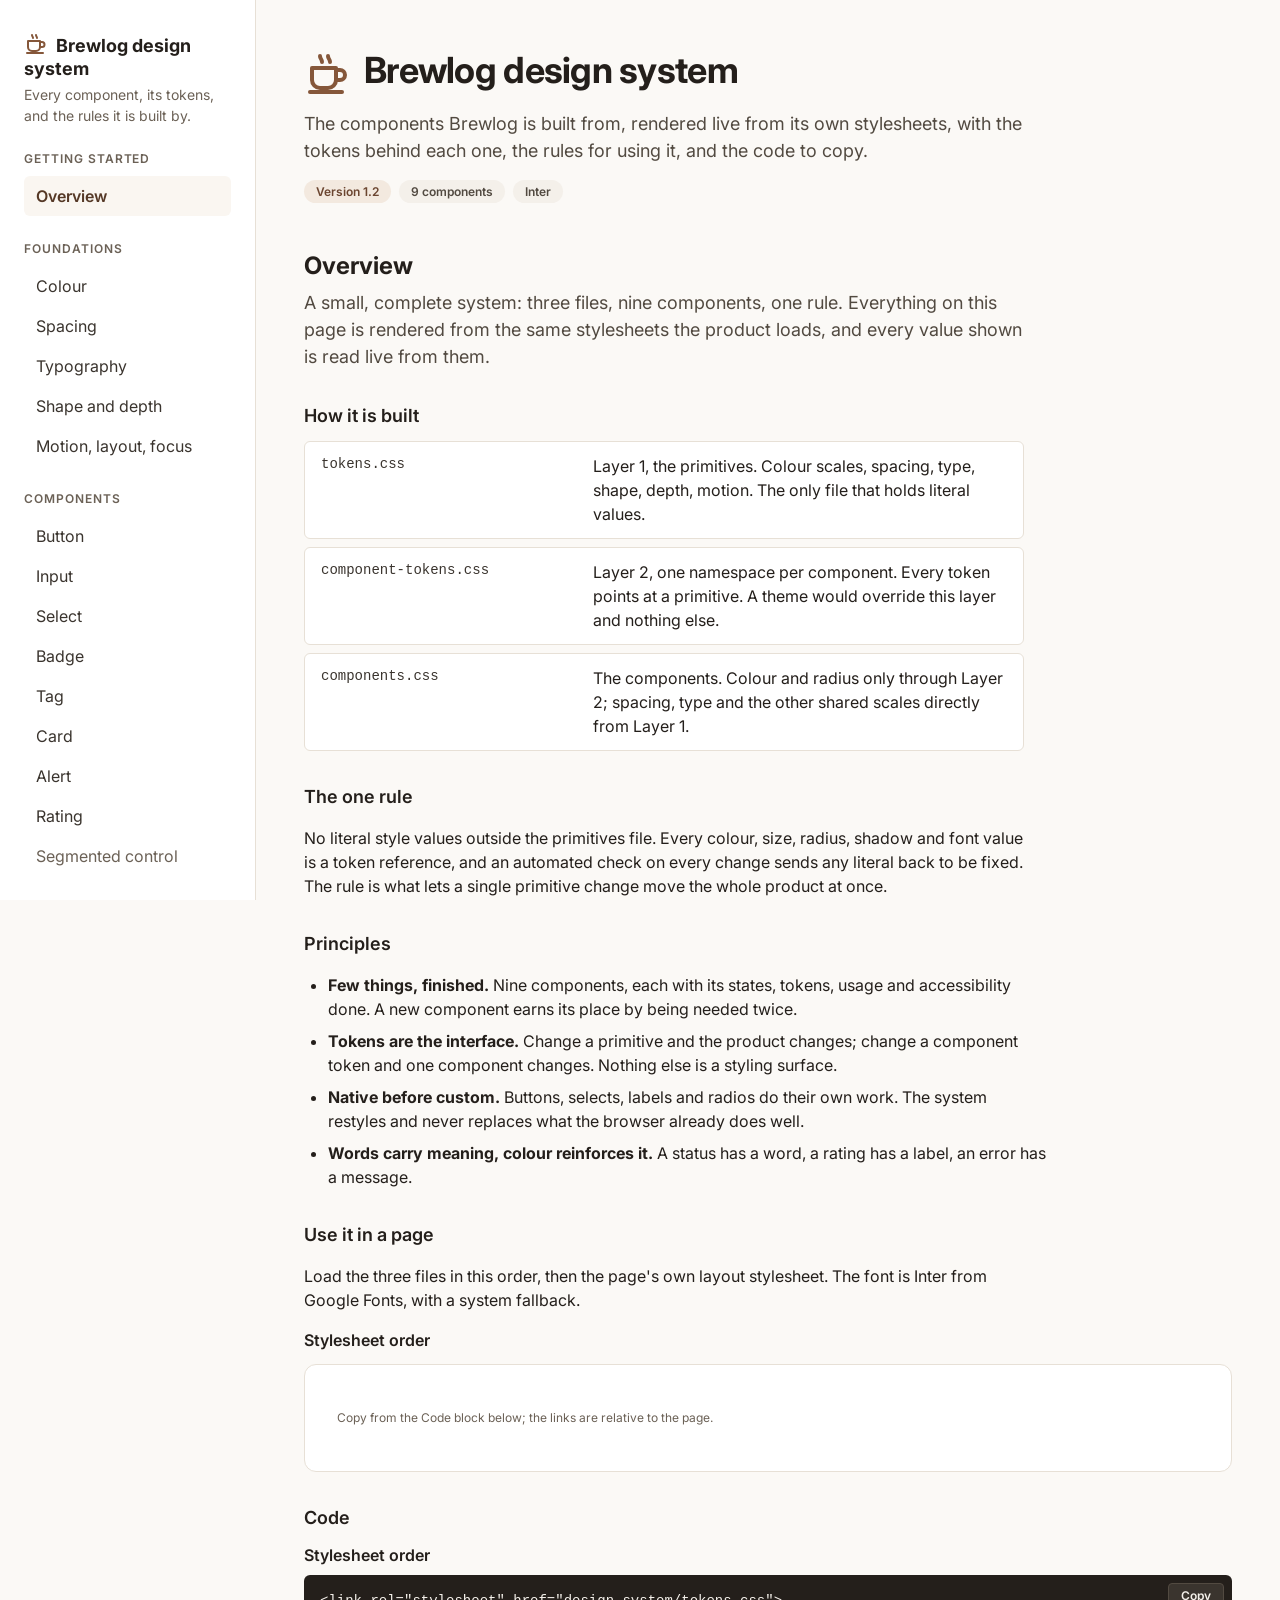
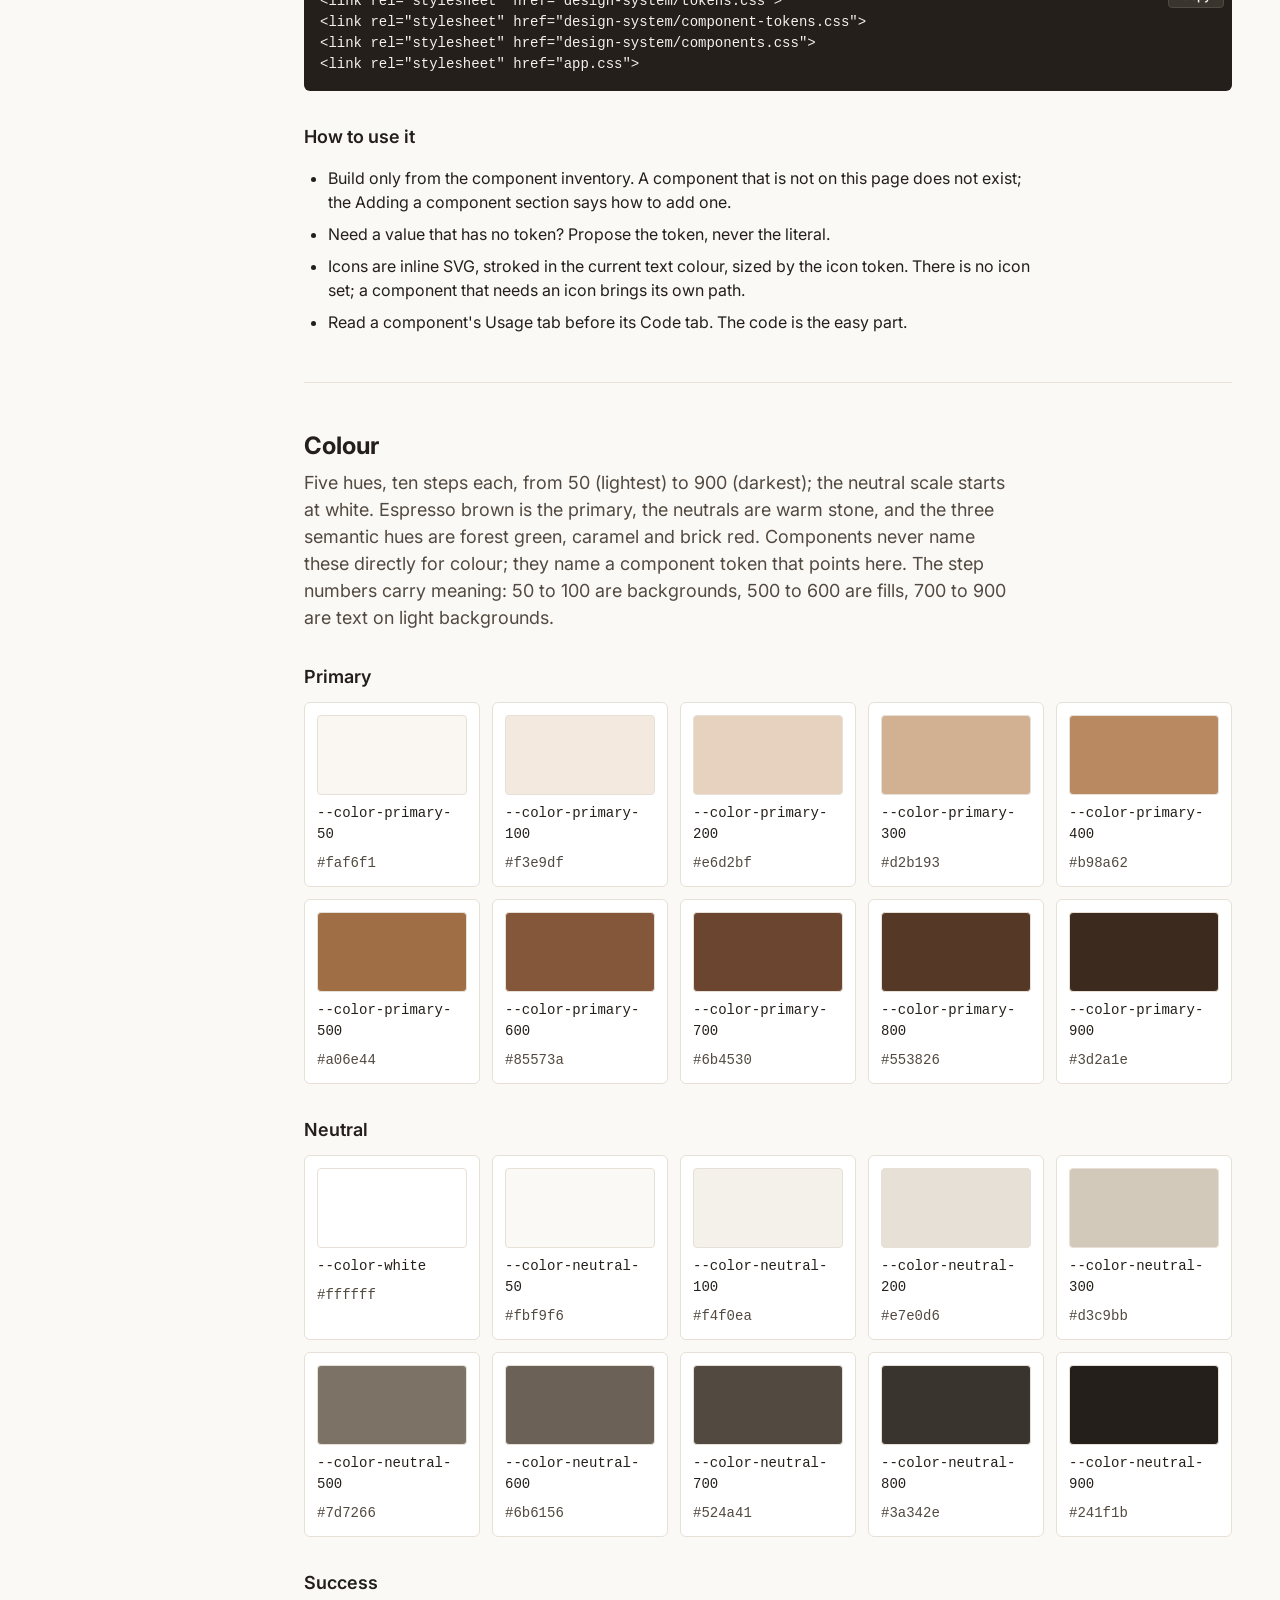
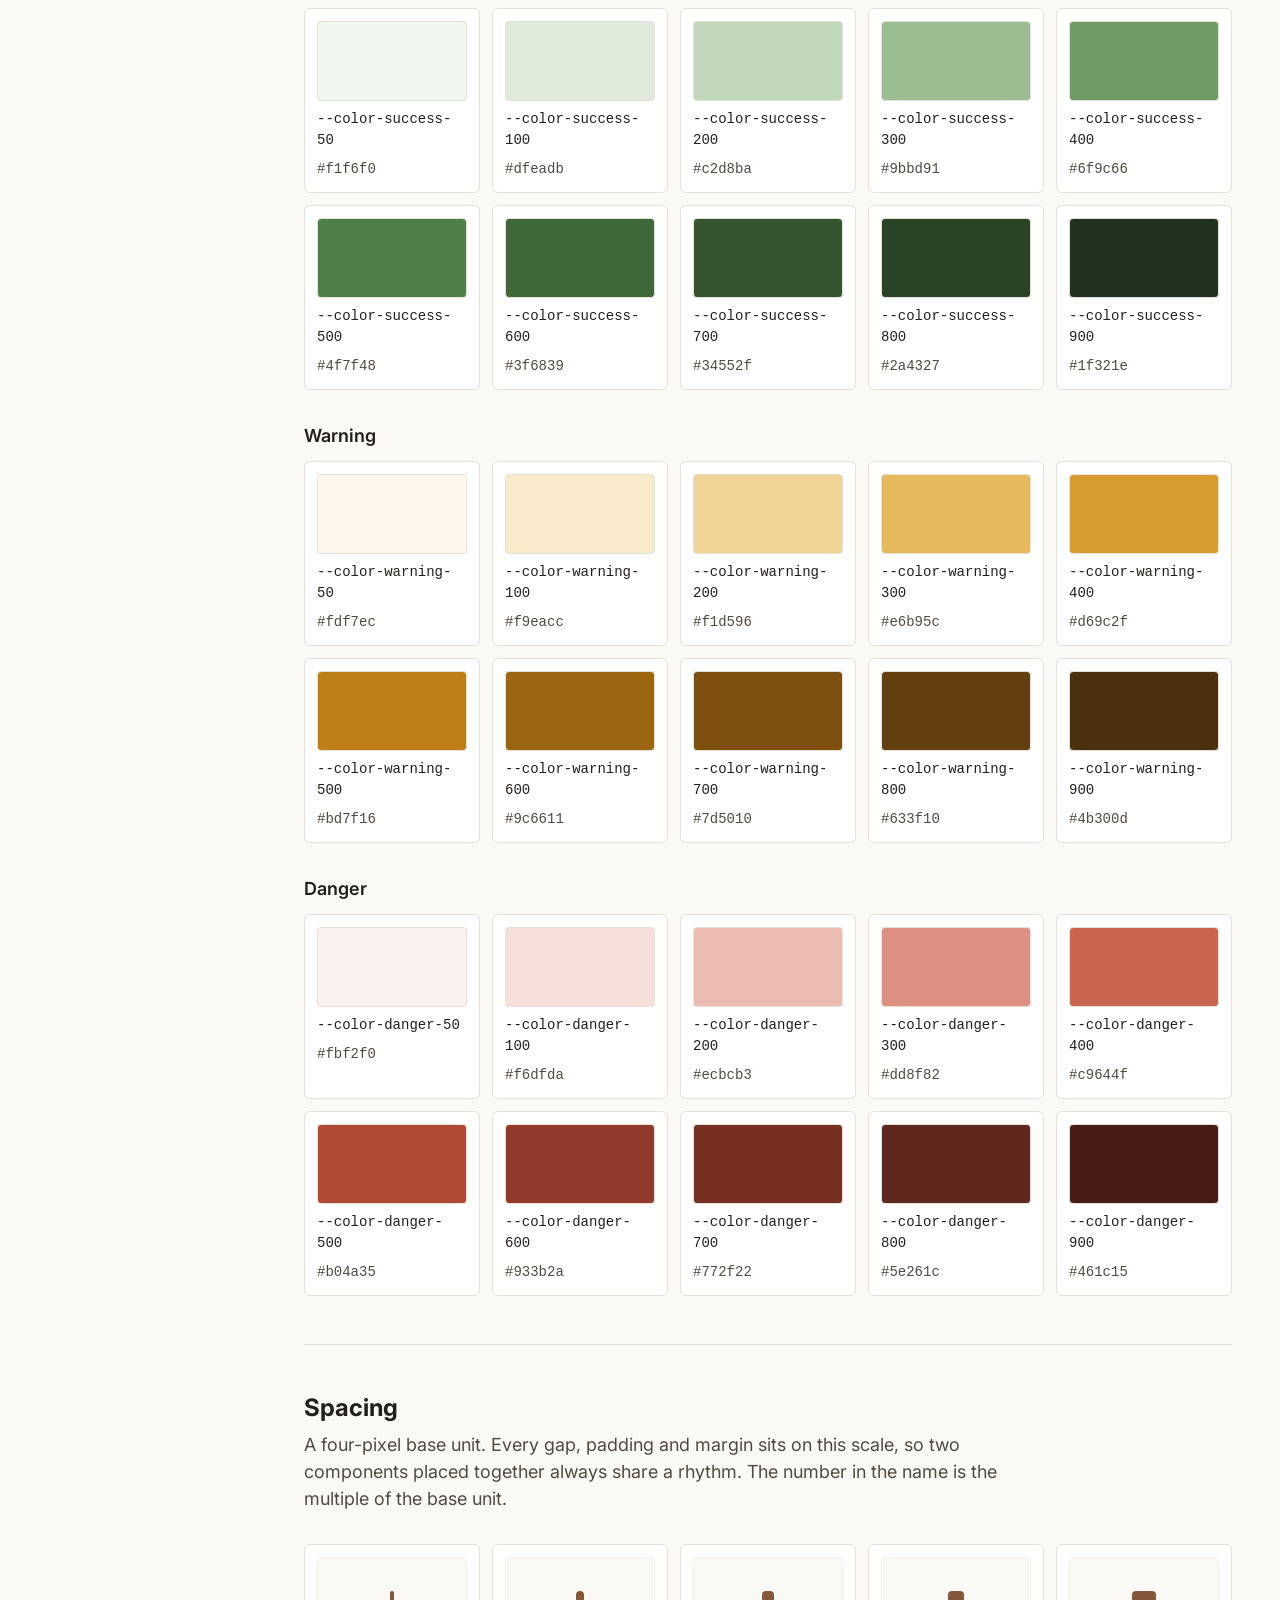
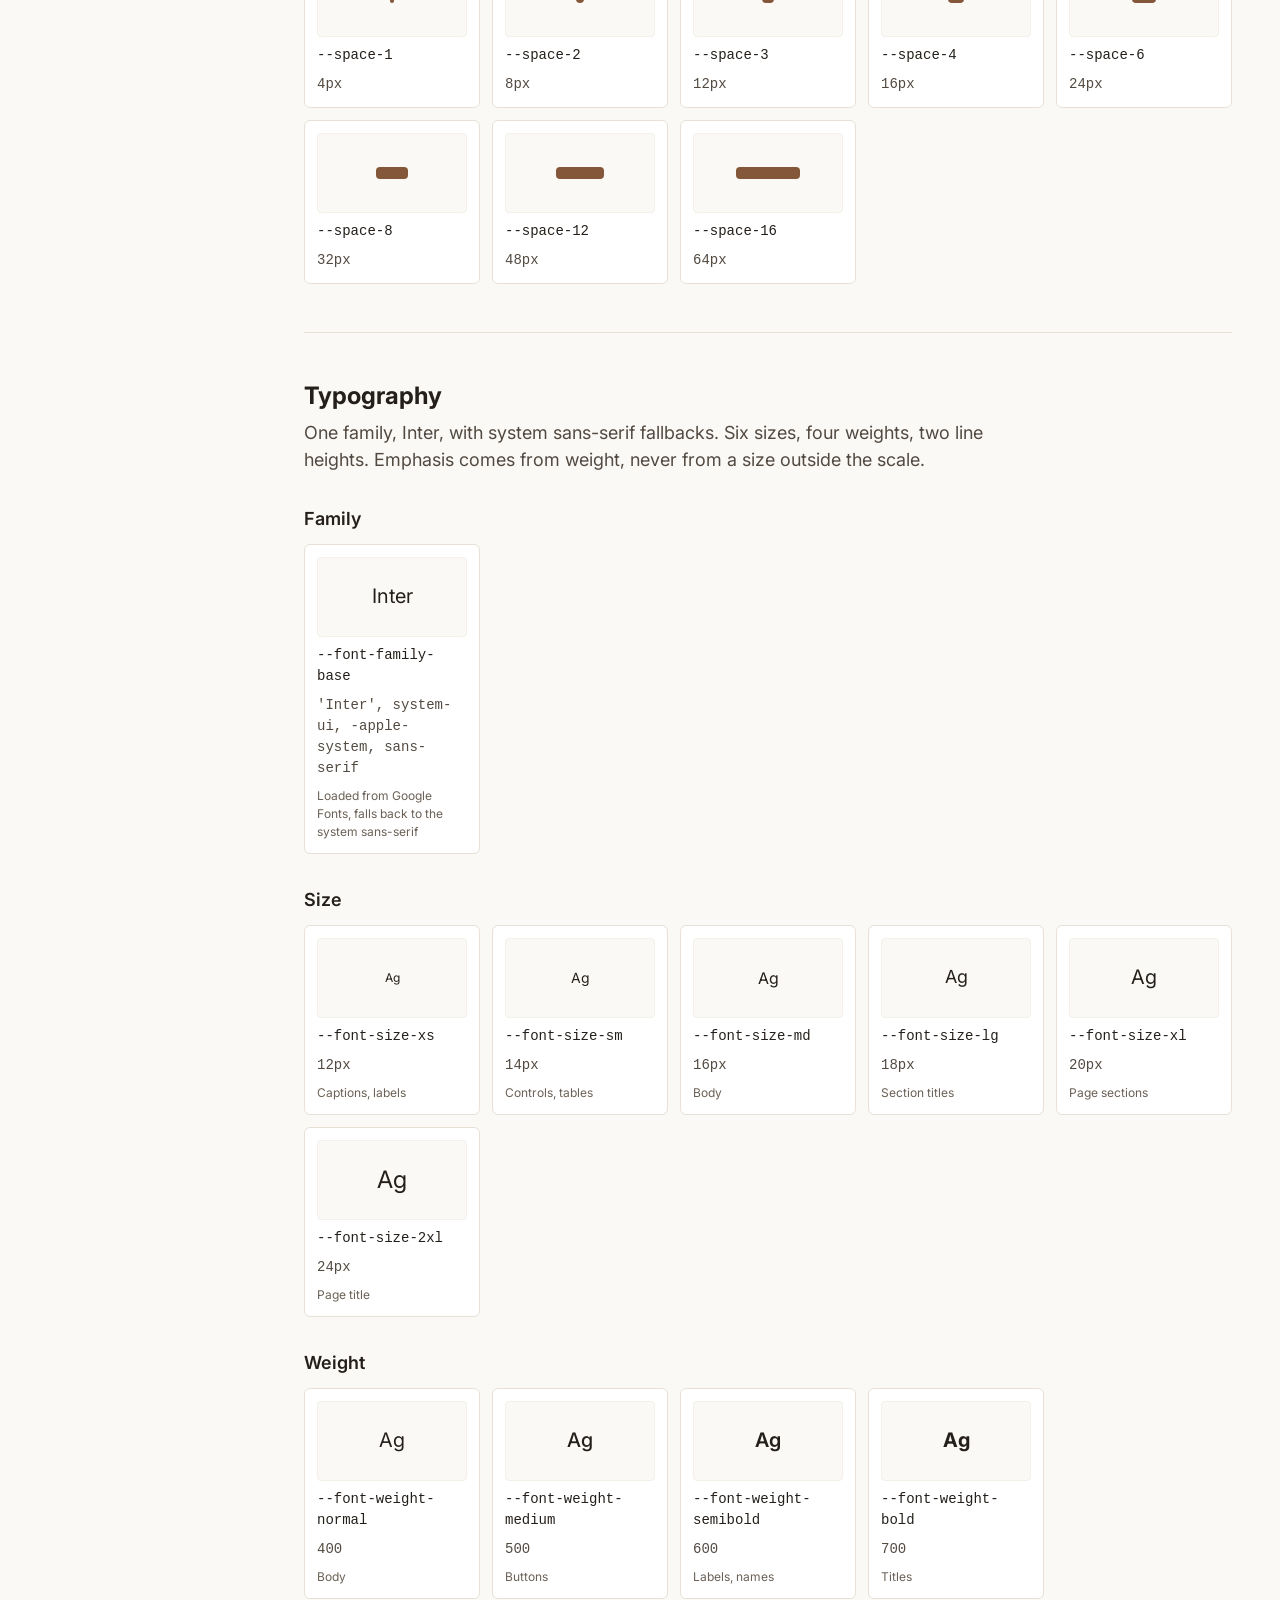
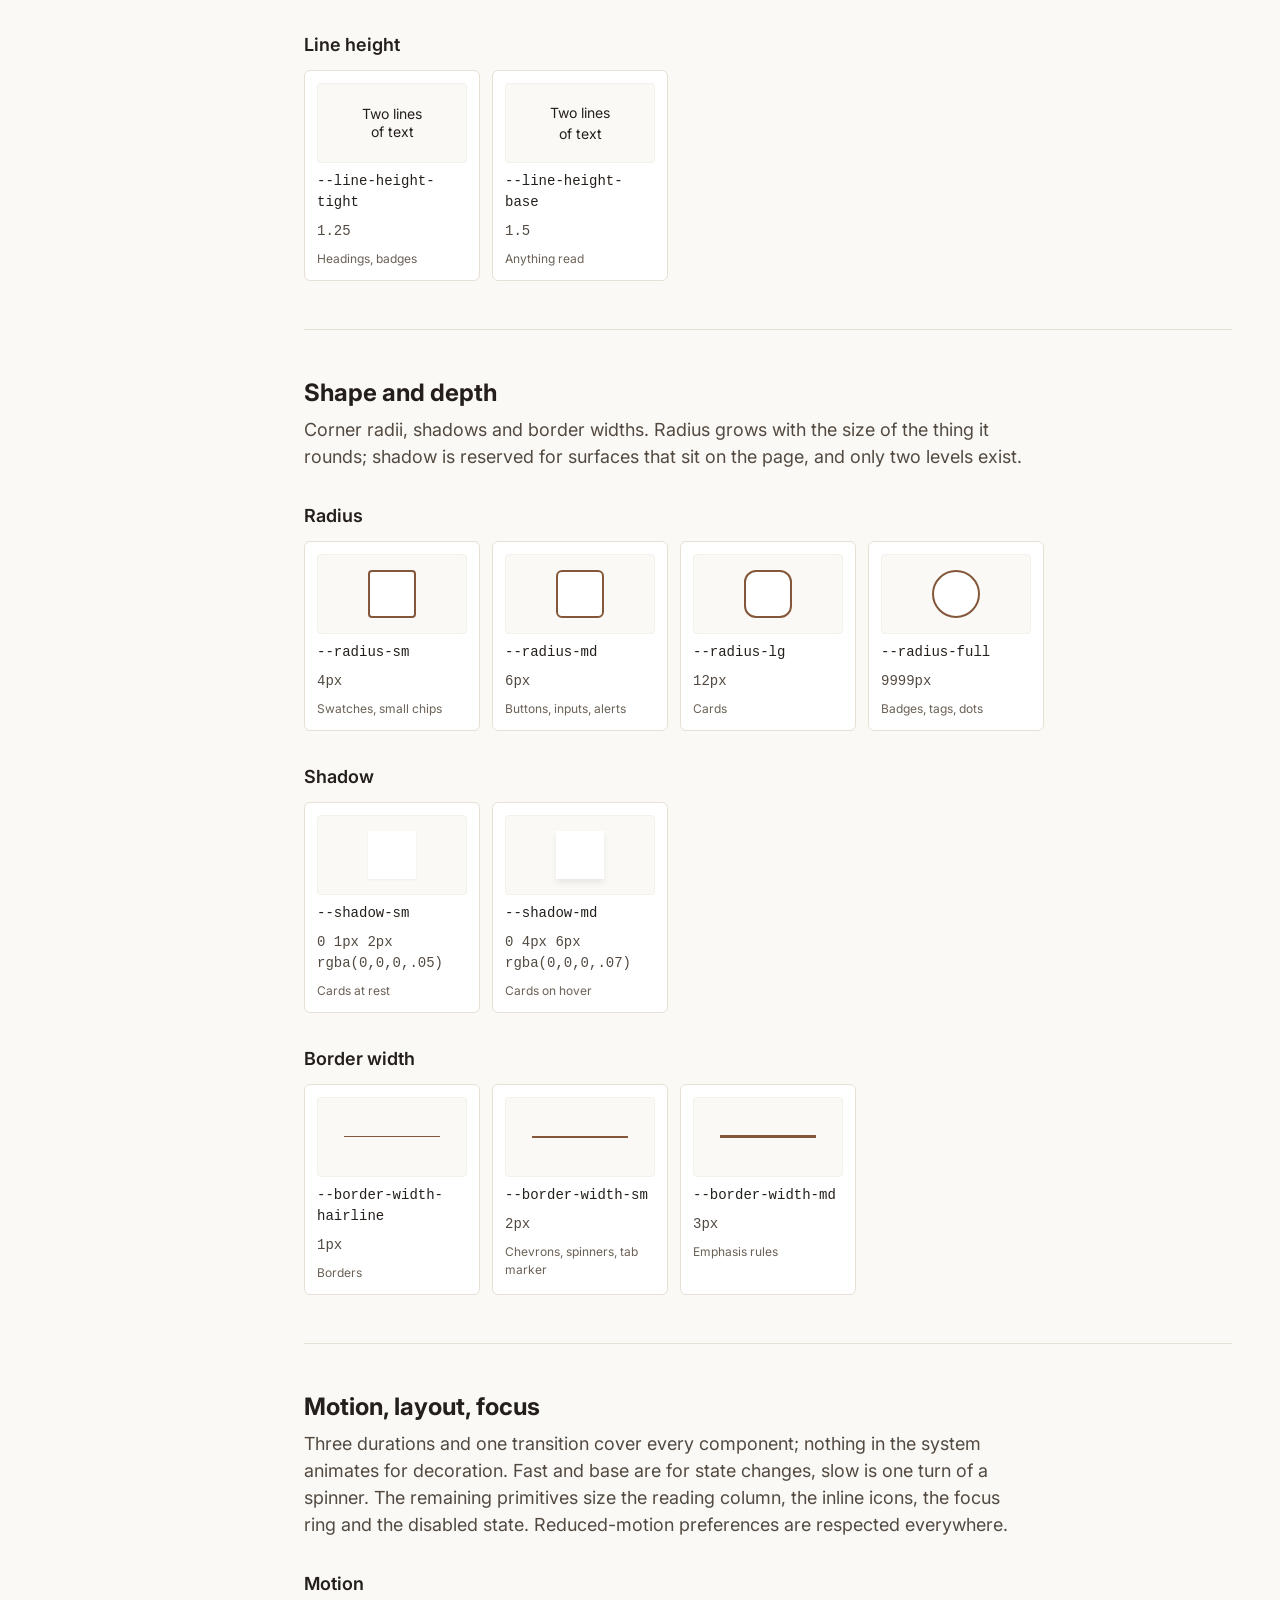
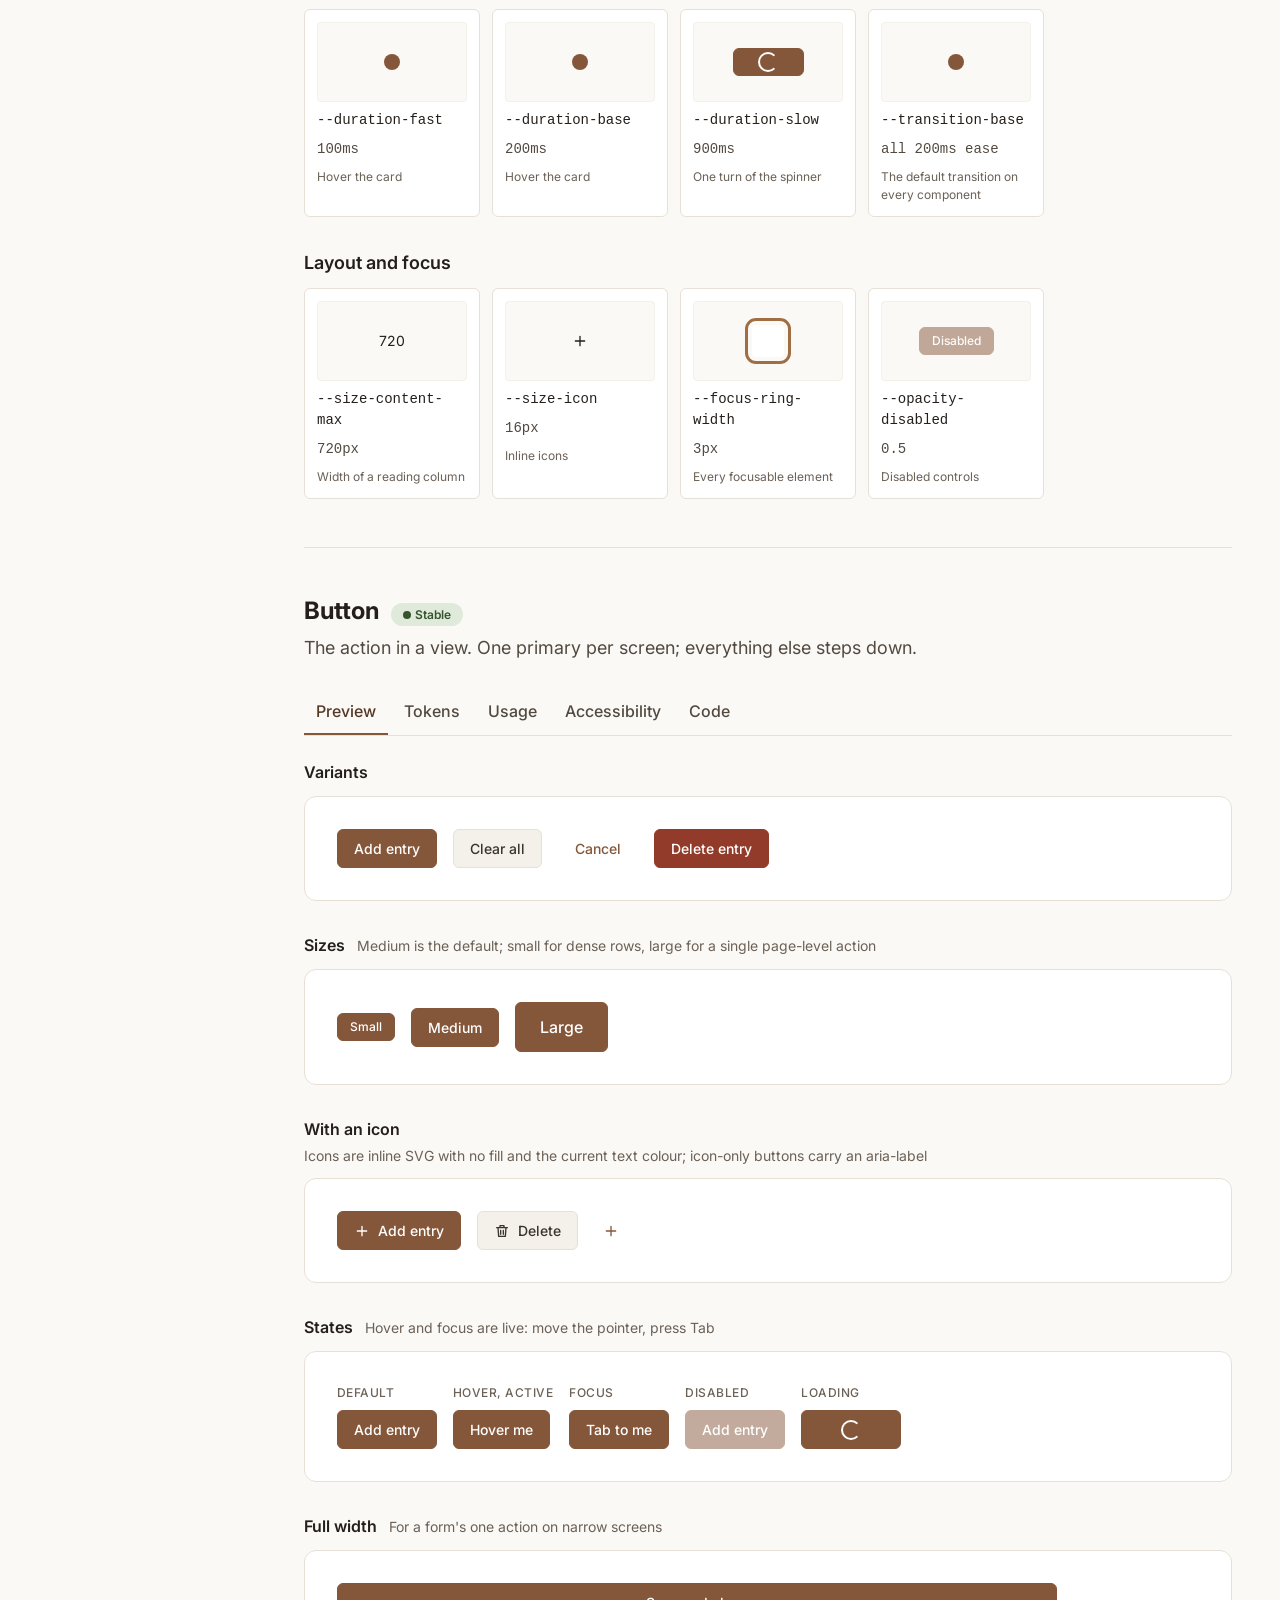
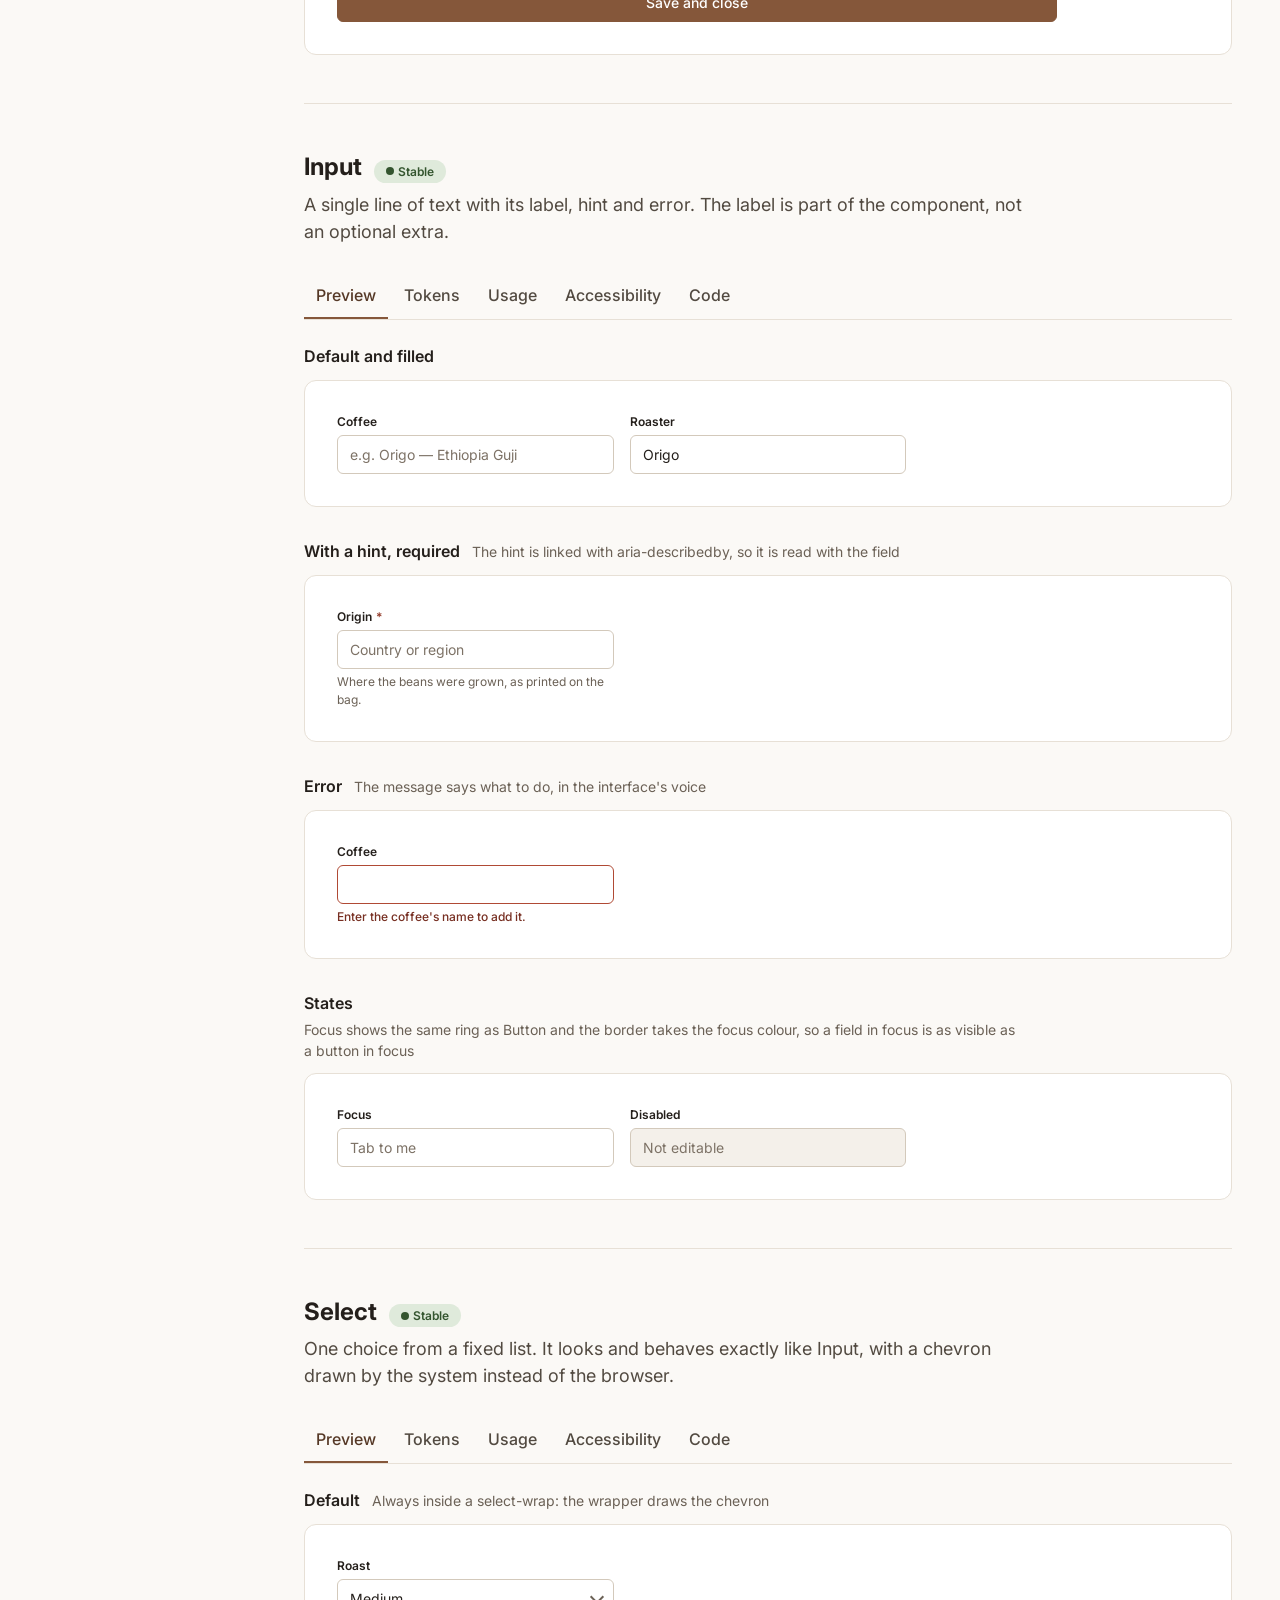
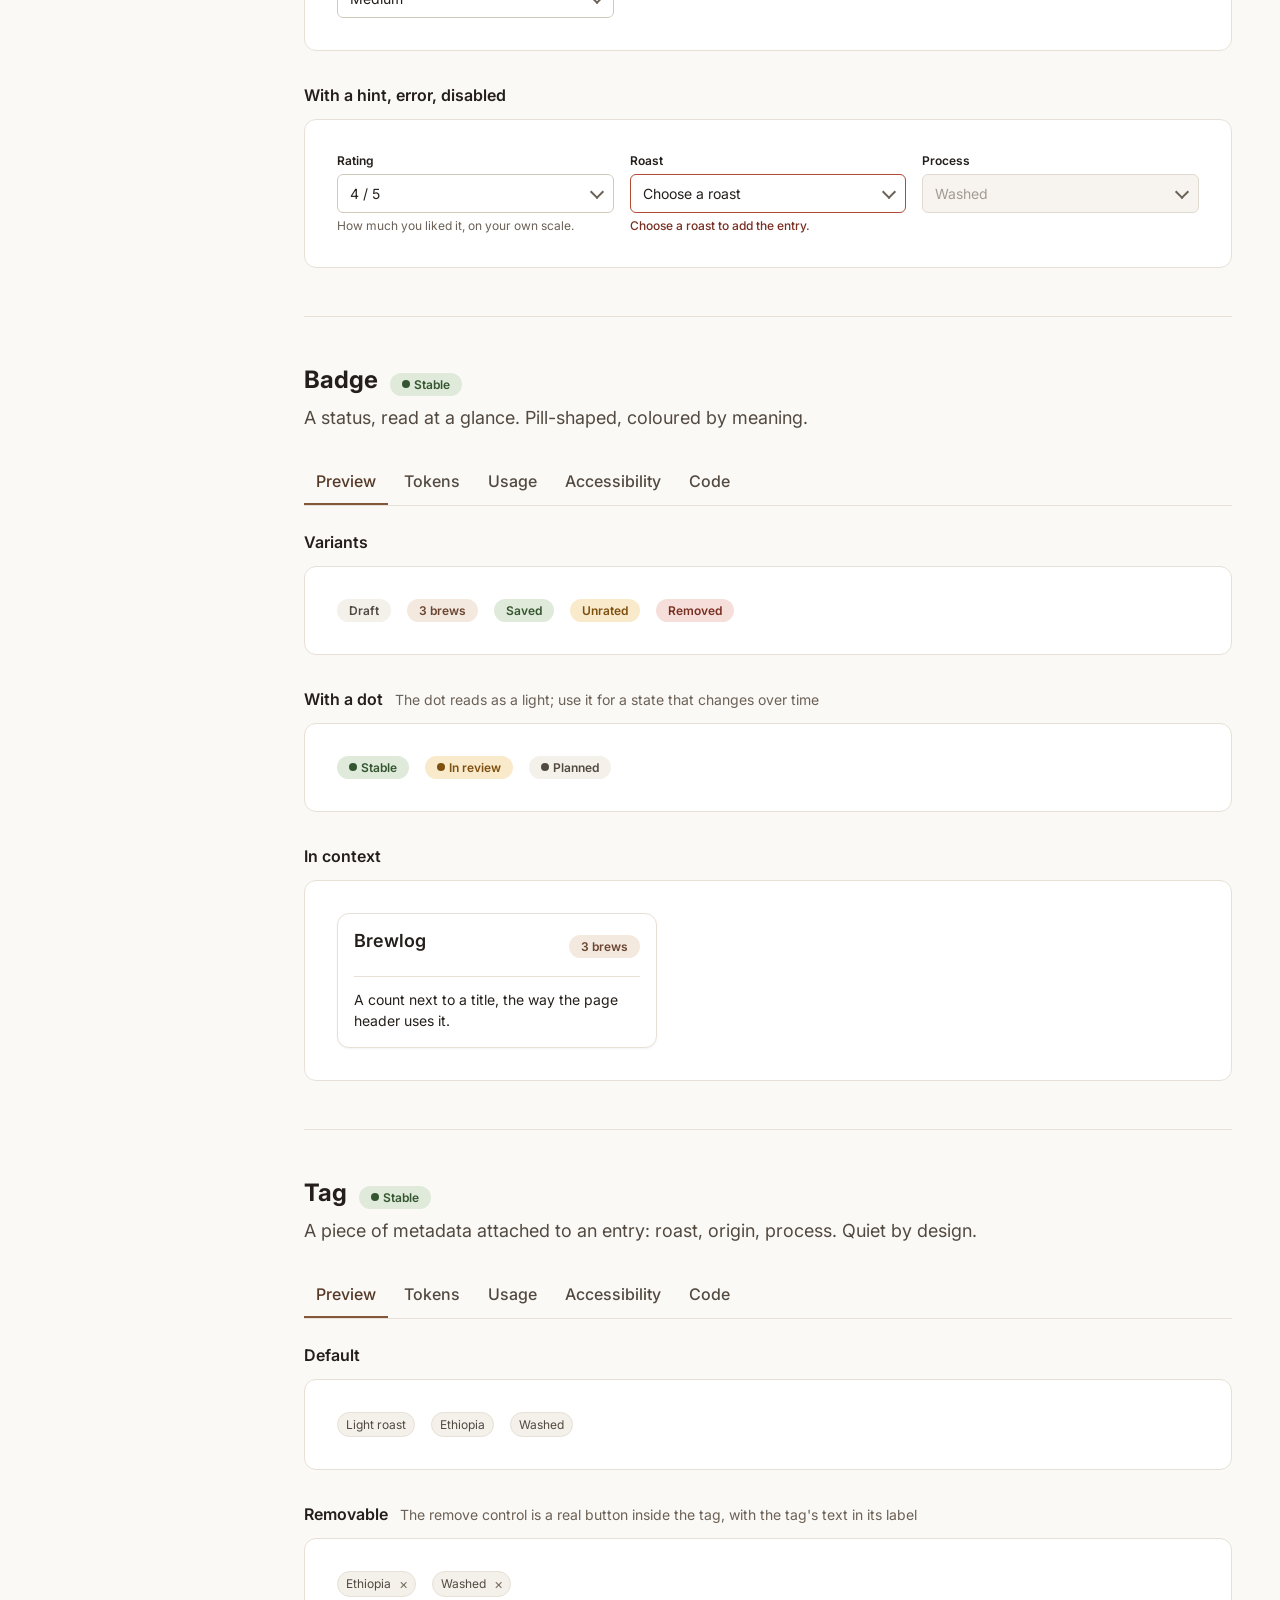
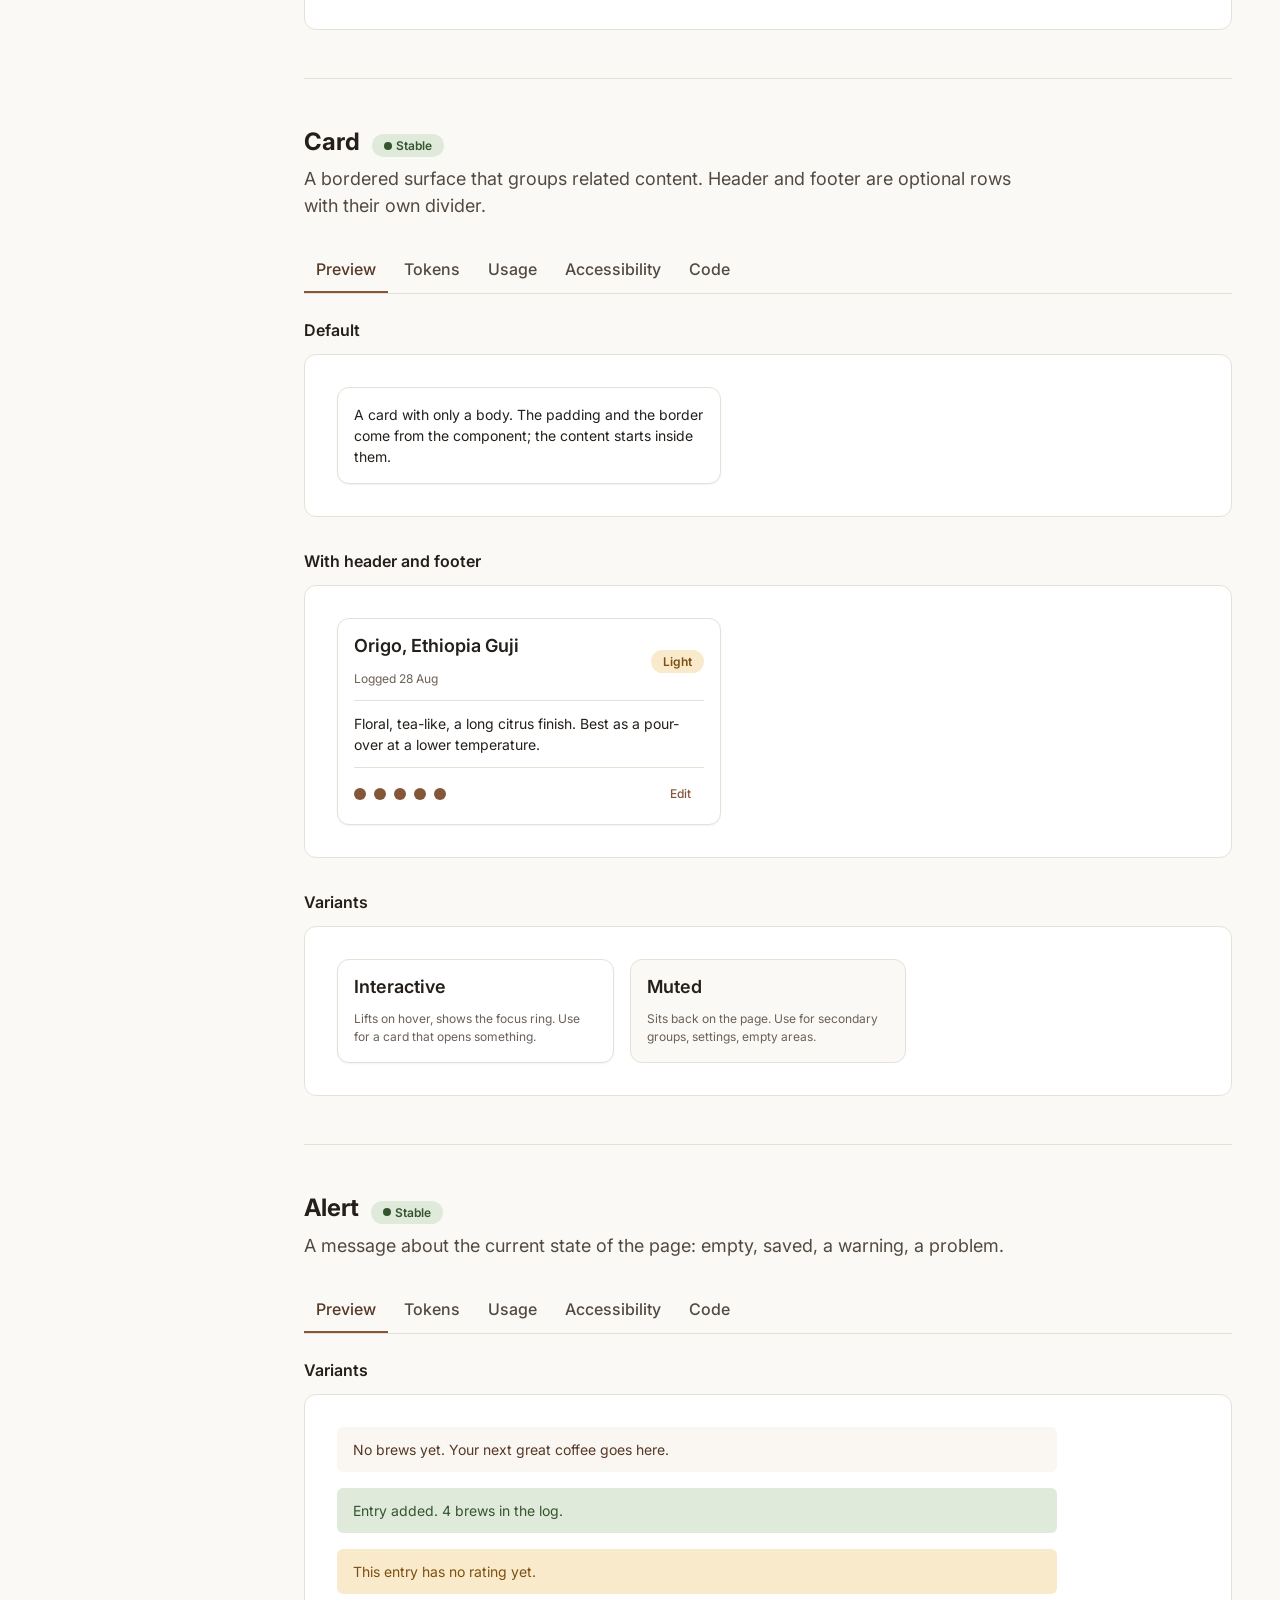
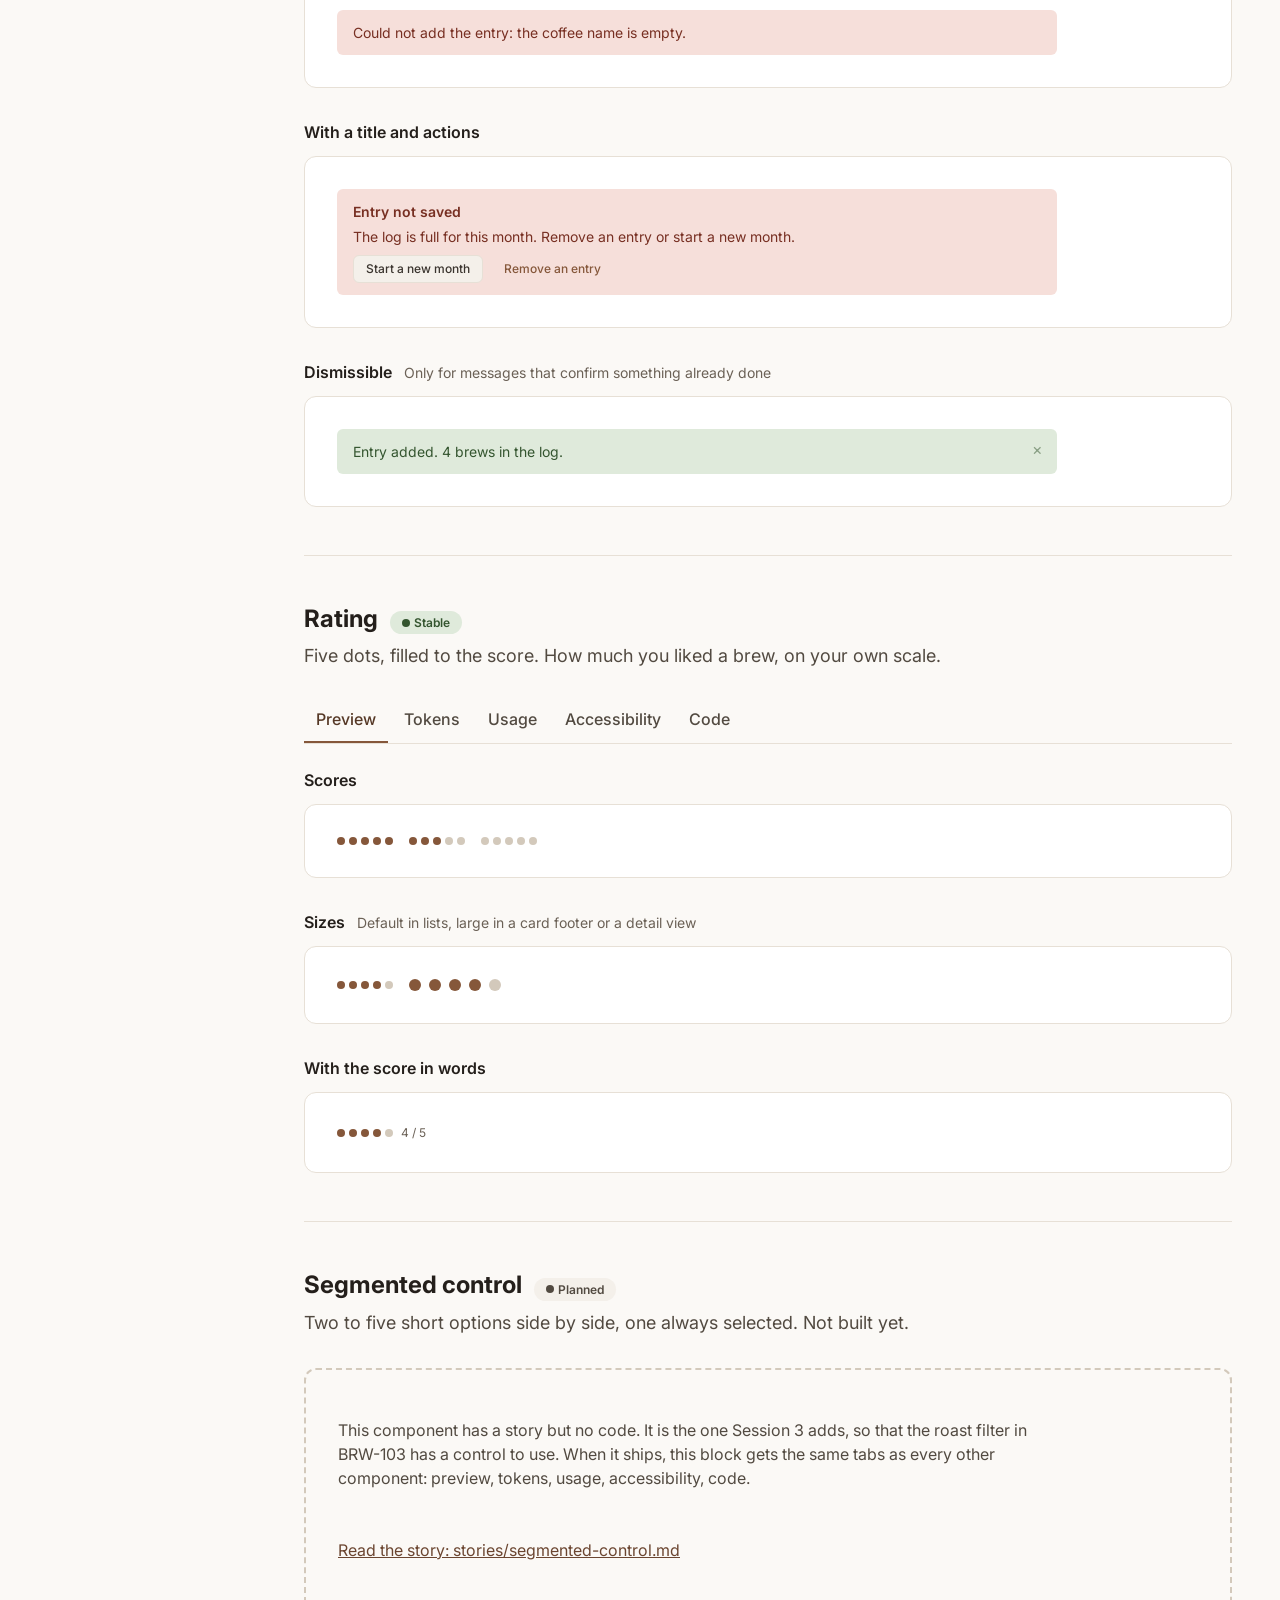
==== commit ddaf5fef: "Spinner turns once per 900ms, on its own duration token Co-Authored-By: Claude Fable 5.1 <noreply@an" ====
--- a/product/design-system/viewer/index.html
+++ b/product/design-system/viewer/index.html
@@ -129,8 +129,8 @@
 
 <section class="v-section" id="motion">
   <div class="v-section__head"><h2>Motion, layout, focus</h2></div>
-  <p class="v-lede">Two durations and one transition cover every component; nothing in the system animates for decoration. The remaining primitives size the reading column, the inline icons, the focus ring and the disabled state. Reduced-motion preferences are respected everywhere.</p>
-  <div class="v-group"><h3>Motion</h3><div class="v-grid"><div class="v-tk" data-token="--duration-fast"><div class="v-tk__preview"><div class="v-pv-dot" style="--pv-duration: var(--duration-fast)"></div></div><div class="v-tk__name"></div><div class="v-tk__value"></div><div class="v-tk__note">Hover the card</div></div><div class="v-tk" data-token="--duration-base"><div class="v-tk__preview"><div class="v-pv-dot" style="--pv-duration: var(--duration-base)"></div></div><div class="v-tk__name"></div><div class="v-tk__value"></div><div class="v-tk__note">Hover the card</div></div><div class="v-tk" data-token="--transition-base"><div class="v-tk__preview"><div class="v-pv-dot"></div></div><div class="v-tk__name"></div><div class="v-tk__value"></div><div class="v-tk__note">The default transition on every component</div></div></div></div>
+  <p class="v-lede">Three durations and one transition cover every component; nothing in the system animates for decoration. Fast and base are for state changes, slow is one turn of a spinner. The remaining primitives size the reading column, the inline icons, the focus ring and the disabled state. Reduced-motion preferences are respected everywhere.</p>
+  <div class="v-group"><h3>Motion</h3><div class="v-grid"><div class="v-tk" data-token="--duration-fast"><div class="v-tk__preview"><div class="v-pv-dot" style="--pv-duration: var(--duration-fast)"></div></div><div class="v-tk__name"></div><div class="v-tk__value"></div><div class="v-tk__note">Hover the card</div></div><div class="v-tk" data-token="--duration-base"><div class="v-tk__preview"><div class="v-pv-dot" style="--pv-duration: var(--duration-base)"></div></div><div class="v-tk__name"></div><div class="v-tk__value"></div><div class="v-tk__note">Hover the card</div></div><div class="v-tk" data-token="--duration-slow"><div class="v-tk__preview"><button class="btn btn-primary btn-sm is-loading" type="button" aria-busy="true">Loading</button></div><div class="v-tk__name"></div><div class="v-tk__value"></div><div class="v-tk__note">One turn of the spinner</div></div><div class="v-tk" data-token="--transition-base"><div class="v-tk__preview"><div class="v-pv-dot"></div></div><div class="v-tk__name"></div><div class="v-tk__value"></div><div class="v-tk__note">The default transition on every component</div></div></div></div>
   <div class="v-group"><h3>Layout and focus</h3><div class="v-grid"><div class="v-tk" data-token="--size-content-max"><div class="v-tk__preview"><span class="v-pv-text">720</span></div><div class="v-tk__name"></div><div class="v-tk__value"></div><div class="v-tk__note">Width of a reading column</div></div><div class="v-tk" data-token="--size-icon"><div class="v-tk__preview"><svg class="btn__icon" viewBox="0 0 24 24" aria-hidden="true"><path d="M12 5v14M5 12h14"/></svg></div><div class="v-tk__name"></div><div class="v-tk__value"></div><div class="v-tk__note">Inline icons</div></div><div class="v-tk" data-token="--focus-ring-width"><div class="v-tk__preview"><div class="v-pv-ring"></div></div><div class="v-tk__name"></div><div class="v-tk__value"></div><div class="v-tk__note">Every focusable element</div></div><div class="v-tk" data-token="--opacity-disabled"><div class="v-tk__preview"><button class="btn btn-primary btn-sm" disabled type="button">Disabled</button></div><div class="v-tk__name"></div><div class="v-tk__value"></div><div class="v-tk__note">Disabled controls</div></div></div></div>
 </section>
 
@@ -690,7 +690,7 @@
   <div class="v-section__head"><h2>Changelog</h2></div>
   <p class="v-lede">What changed in the system and when. A token or component change is a version; the date is the one in the files.</p>
   <table class="v-table"><thead><tr><th>Version</th><th>Date</th><th>Change</th></tr></thead><tbody>
-    <tr><td>1.2</td><td>8 Oct 2026</td><td>Coffee palette: espresso primary, warm stone neutrals, forest green, caramel and brick red, every text pair still at AA. Inputs and selects get the shared focus ring. Entry rows keep the rating in place when a name wraps; dates read day first; roast labels capitalised; page greys raised one step for legibility. Coffee mark next to the name.</td></tr>
+    <tr><td>1.2</td><td>8 Oct 2026</td><td>Coffee palette: espresso primary, warm stone neutrals, forest green, caramel and brick red, every text pair still at AA. Inputs and selects get the shared focus ring. Entry rows keep the rating in place when a name wraps; dates read day first; roast labels capitalised; page greys raised one step for legibility. Coffee mark next to the name. Spinner slowed to one turn per slow duration.</td></tr>
     <tr><td>1.1</td><td>8 Oct 2026</td><td>Full ten-step colour scales for all five hues; neutral runs from white through nine greys. Button sizes, hover, active, disabled and loading states, icon slot, full width. Field with hint, error and required marker. Select in a wrapper with its own chevron, matching Input. Badge dot. Tag remove. Card header, body, footer, muted and interactive. Alert title, actions and dismiss. Rating large and label. Danger button moved to the 600 step for contrast. This viewer.</td></tr>
     <tr><td>1.0</td><td>31 Aug 2026</td><td>Three token layers. Button, Input, Select, Badge, Tag, Card, Alert, Rating. The no-literal rule and the check that enforces it.</td></tr>
     <tr><td>Planned</td><td></td><td>Segmented control, from its story.</td></tr>
--- a/product/design-system/tokens.css
+++ b/product/design-system/tokens.css
@@ -109,6 +109,7 @@
   /* MOTION */
   --duration-fast: 100ms;
   --duration-base: 200ms;
+  --duration-slow: 900ms;   /* one turn of a spinner */
   --transition-base: all var(--duration-base) ease;
 
   /* BORDERS */
--- a/product/design-system/components.css
+++ b/product/design-system/components.css
@@ -115,7 +115,7 @@
   border-color: currentColor;
   border-right-color: transparent;
   border-radius: var(--radius-full);
-  animation: btn-spin var(--duration-base) linear infinite;
+  animation: btn-spin var(--duration-slow) linear infinite;
 }
 .btn-primary.is-loading::after,
 .btn-danger.is-loading::after { border-color: var(--button-primary-text); border-right-color: transparent; }
@@ -123,7 +123,7 @@
 .btn-ghost.is-loading::after { border-color: var(--button-ghost-text); border-right-color: transparent; }
 @keyframes btn-spin { to { transform: rotate(360deg); } }
 @media (prefers-reduced-motion: reduce) {
-  .btn.is-loading::after { animation-duration: calc(var(--duration-base) * 4); }
+  .btn.is-loading::after { animation-duration: calc(var(--duration-slow) * 2); }
 }
 
 /* ── Field: label, control, hint, error ──────────────────────────────────── */
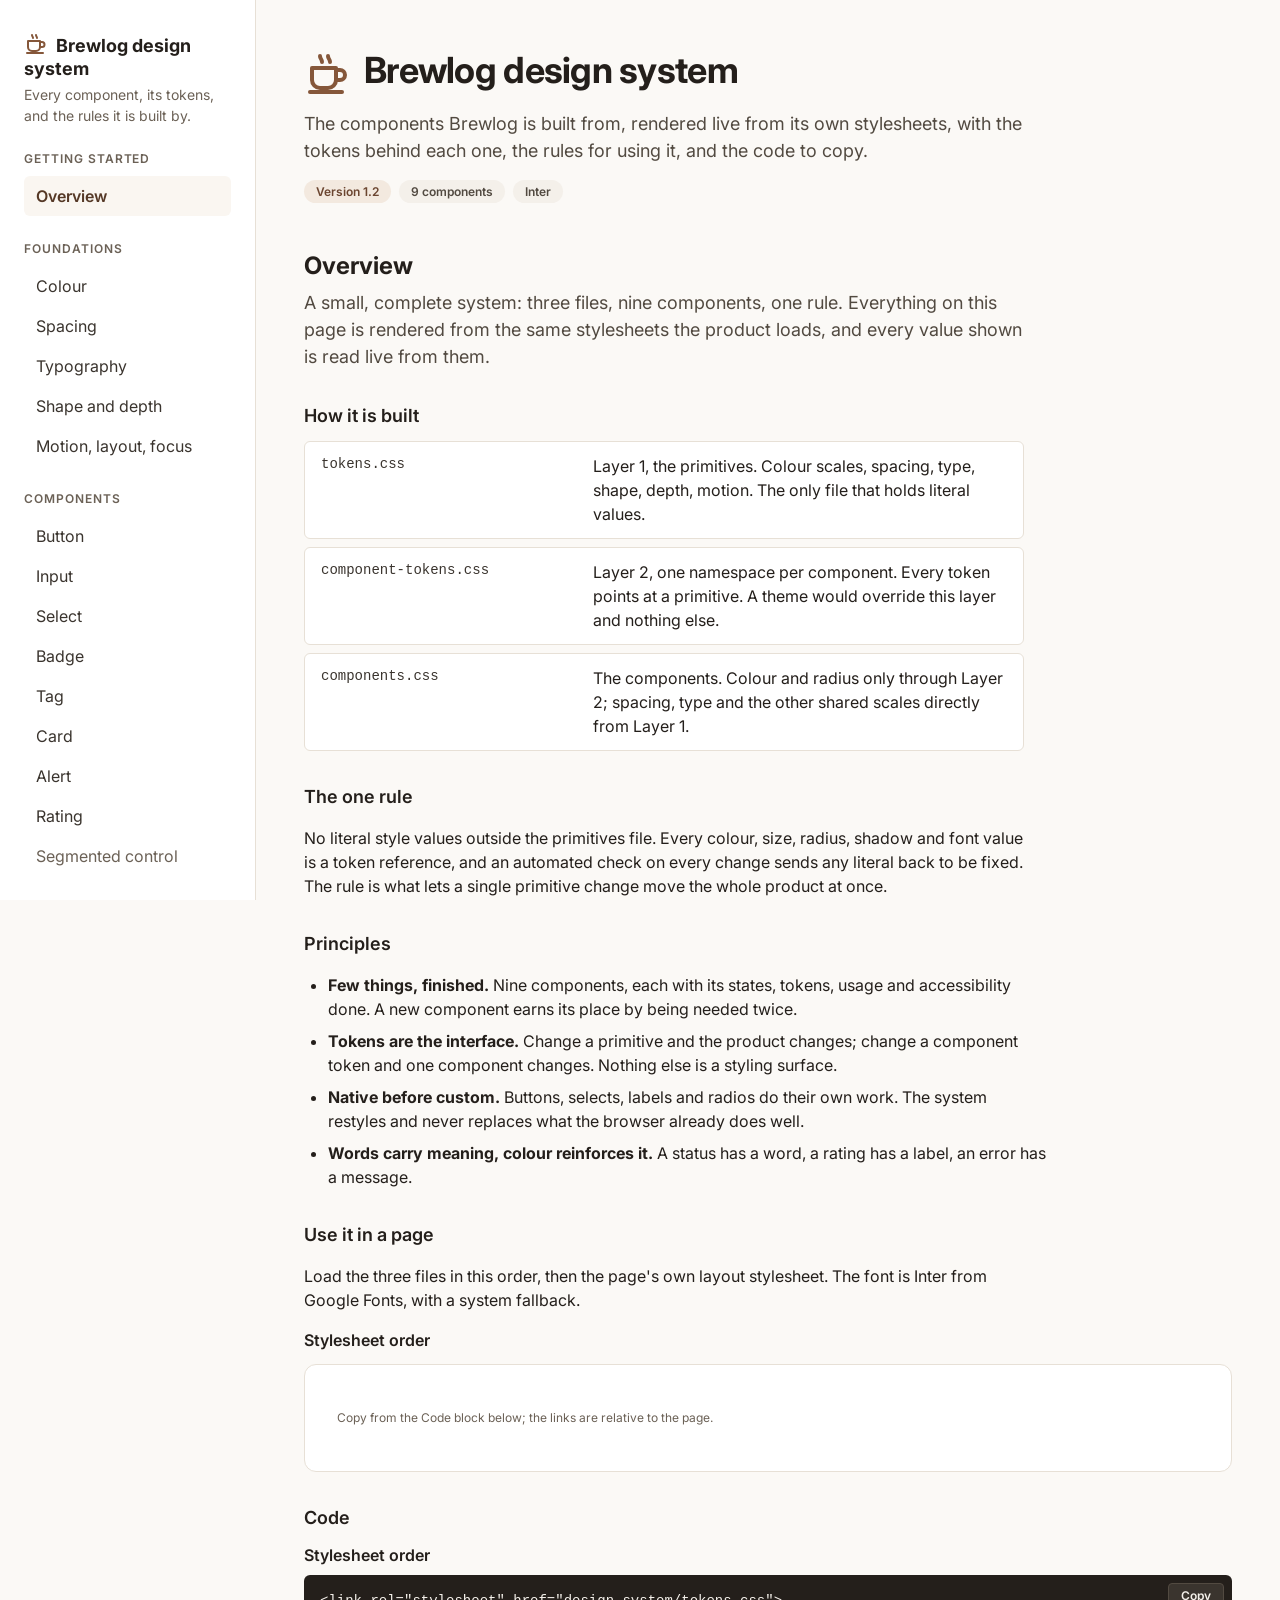
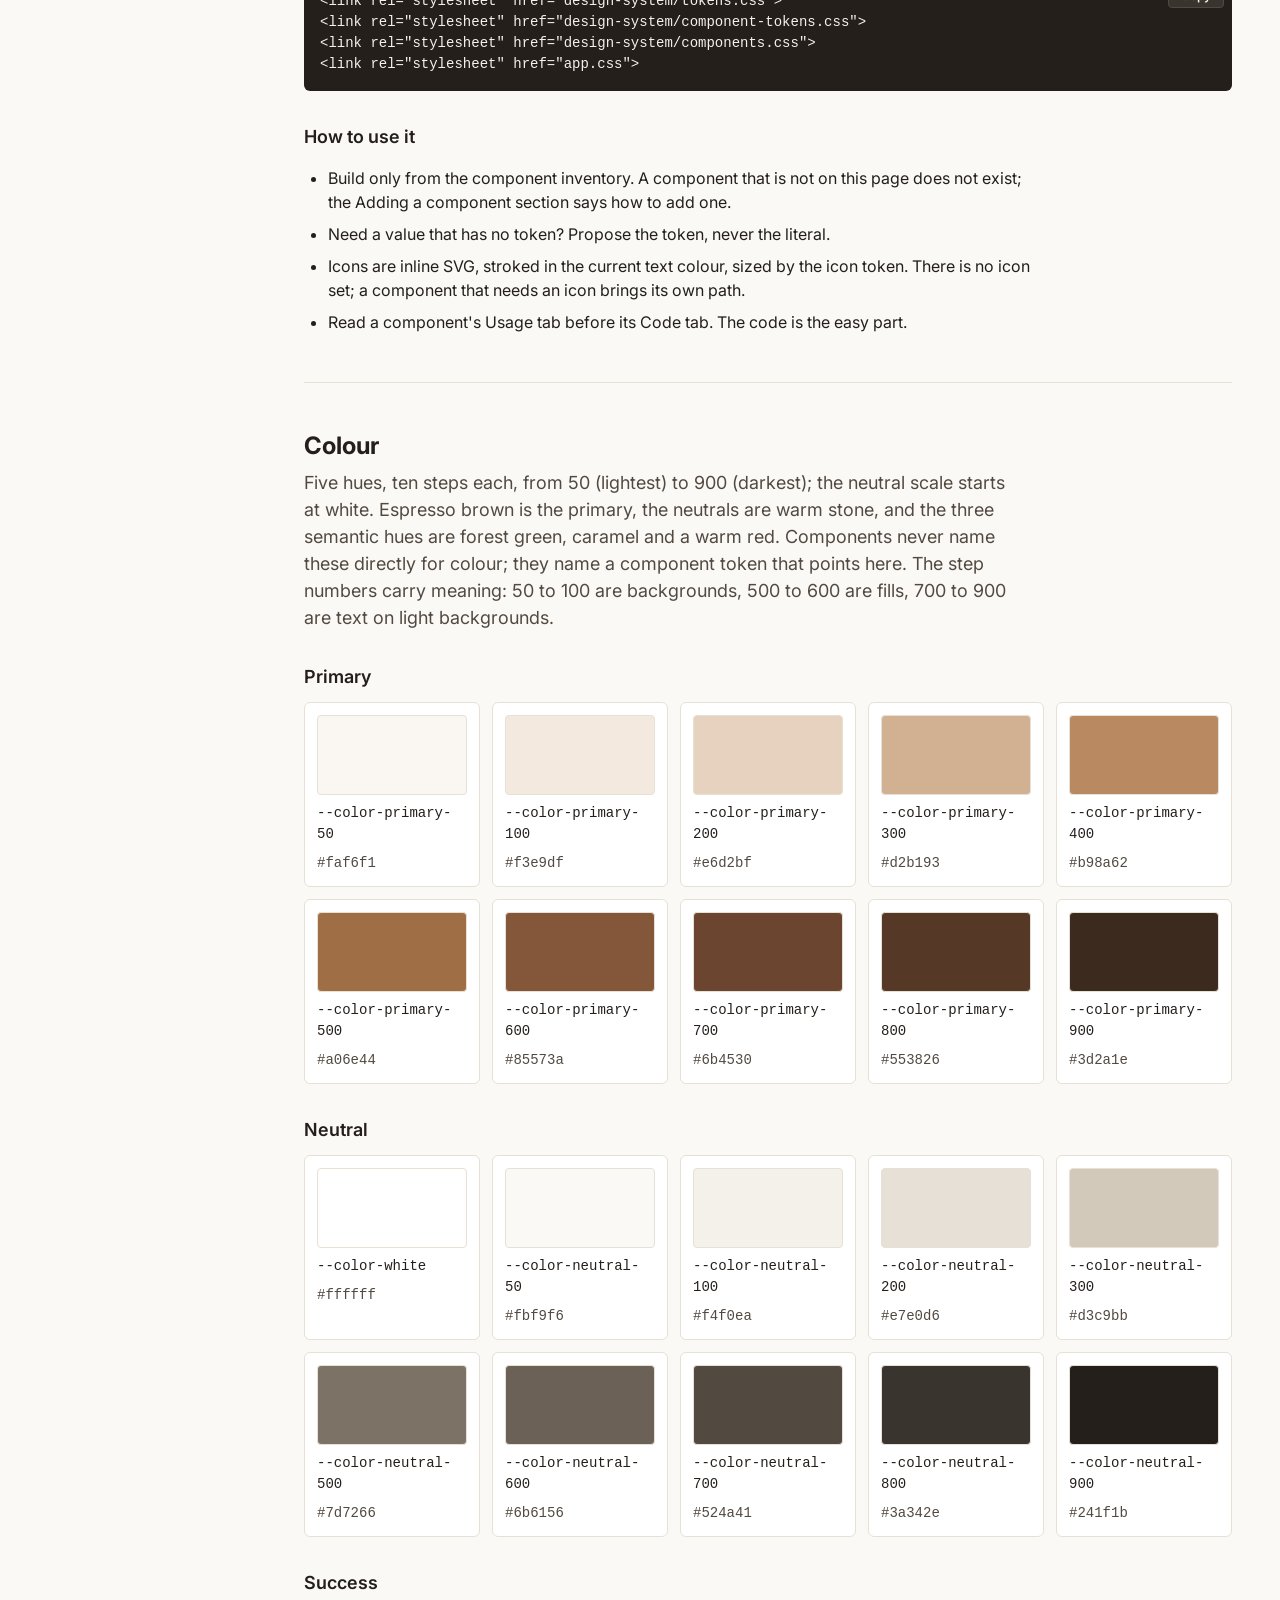
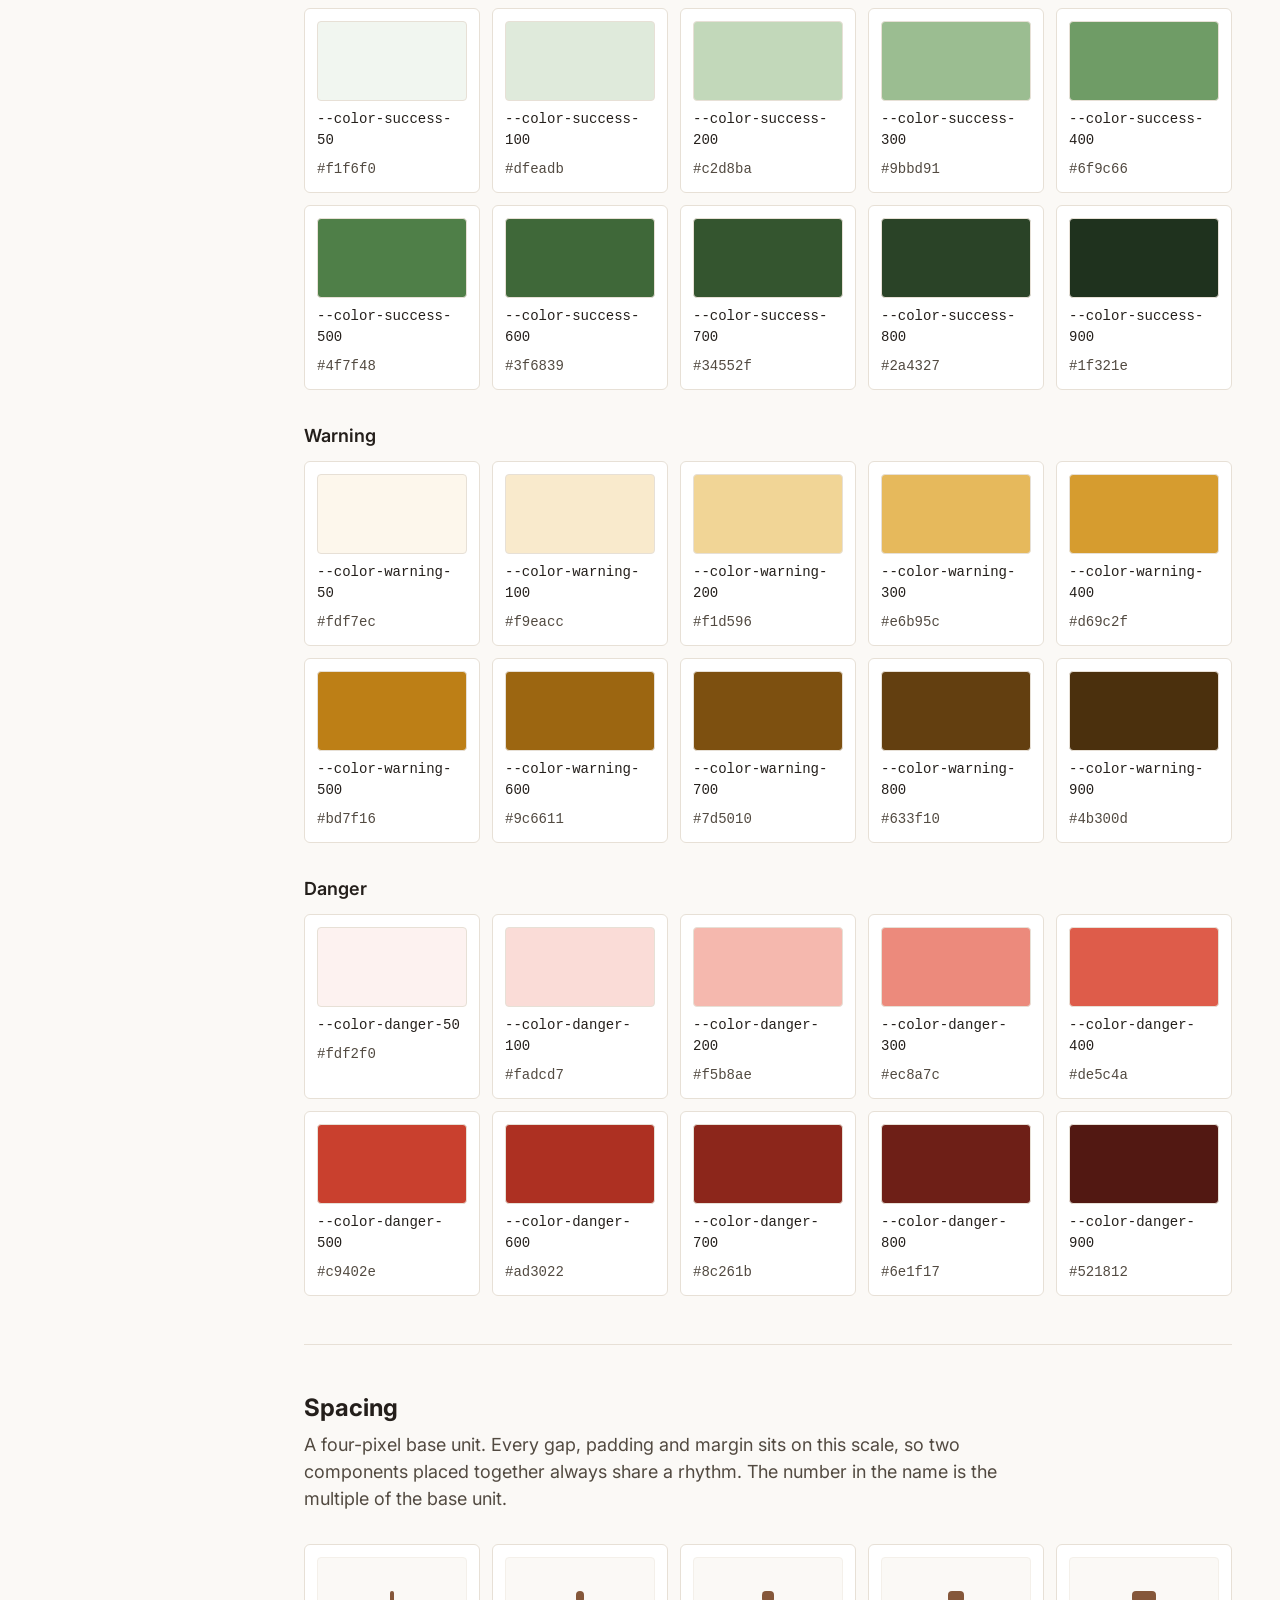
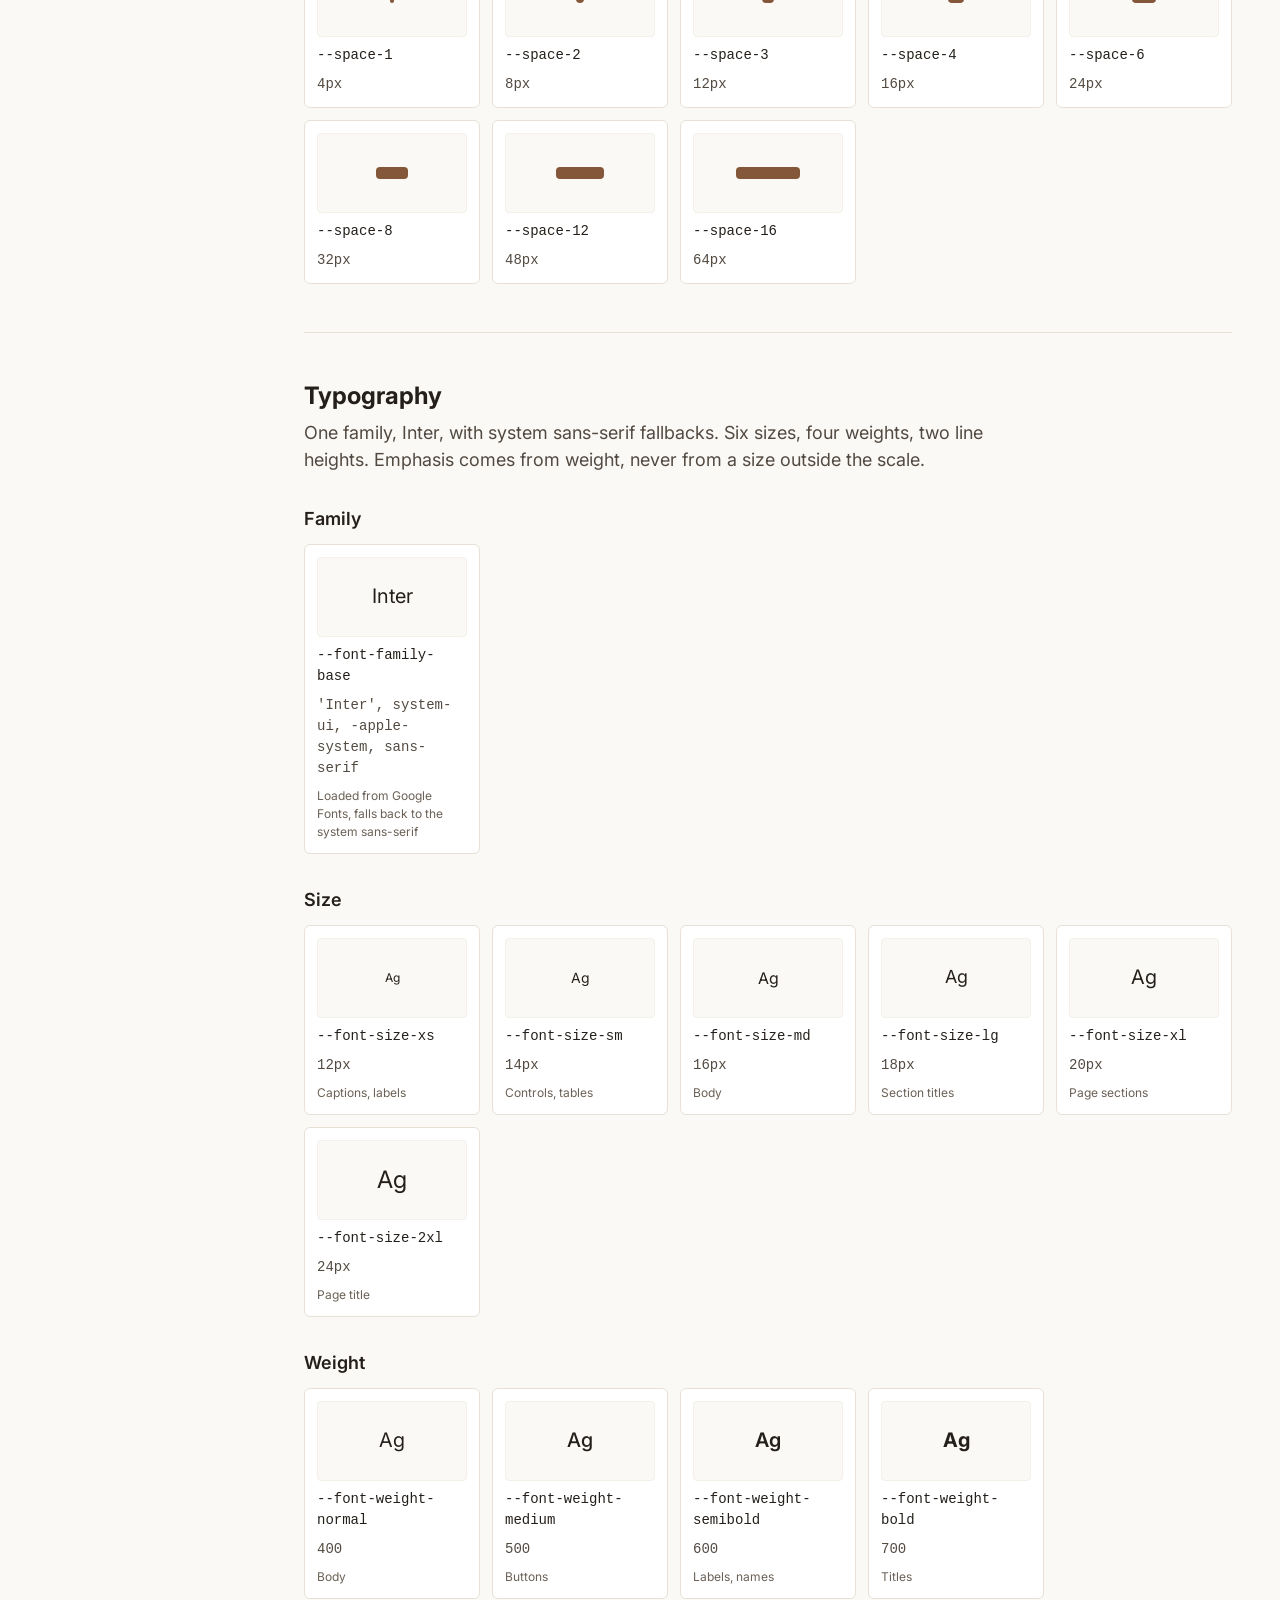
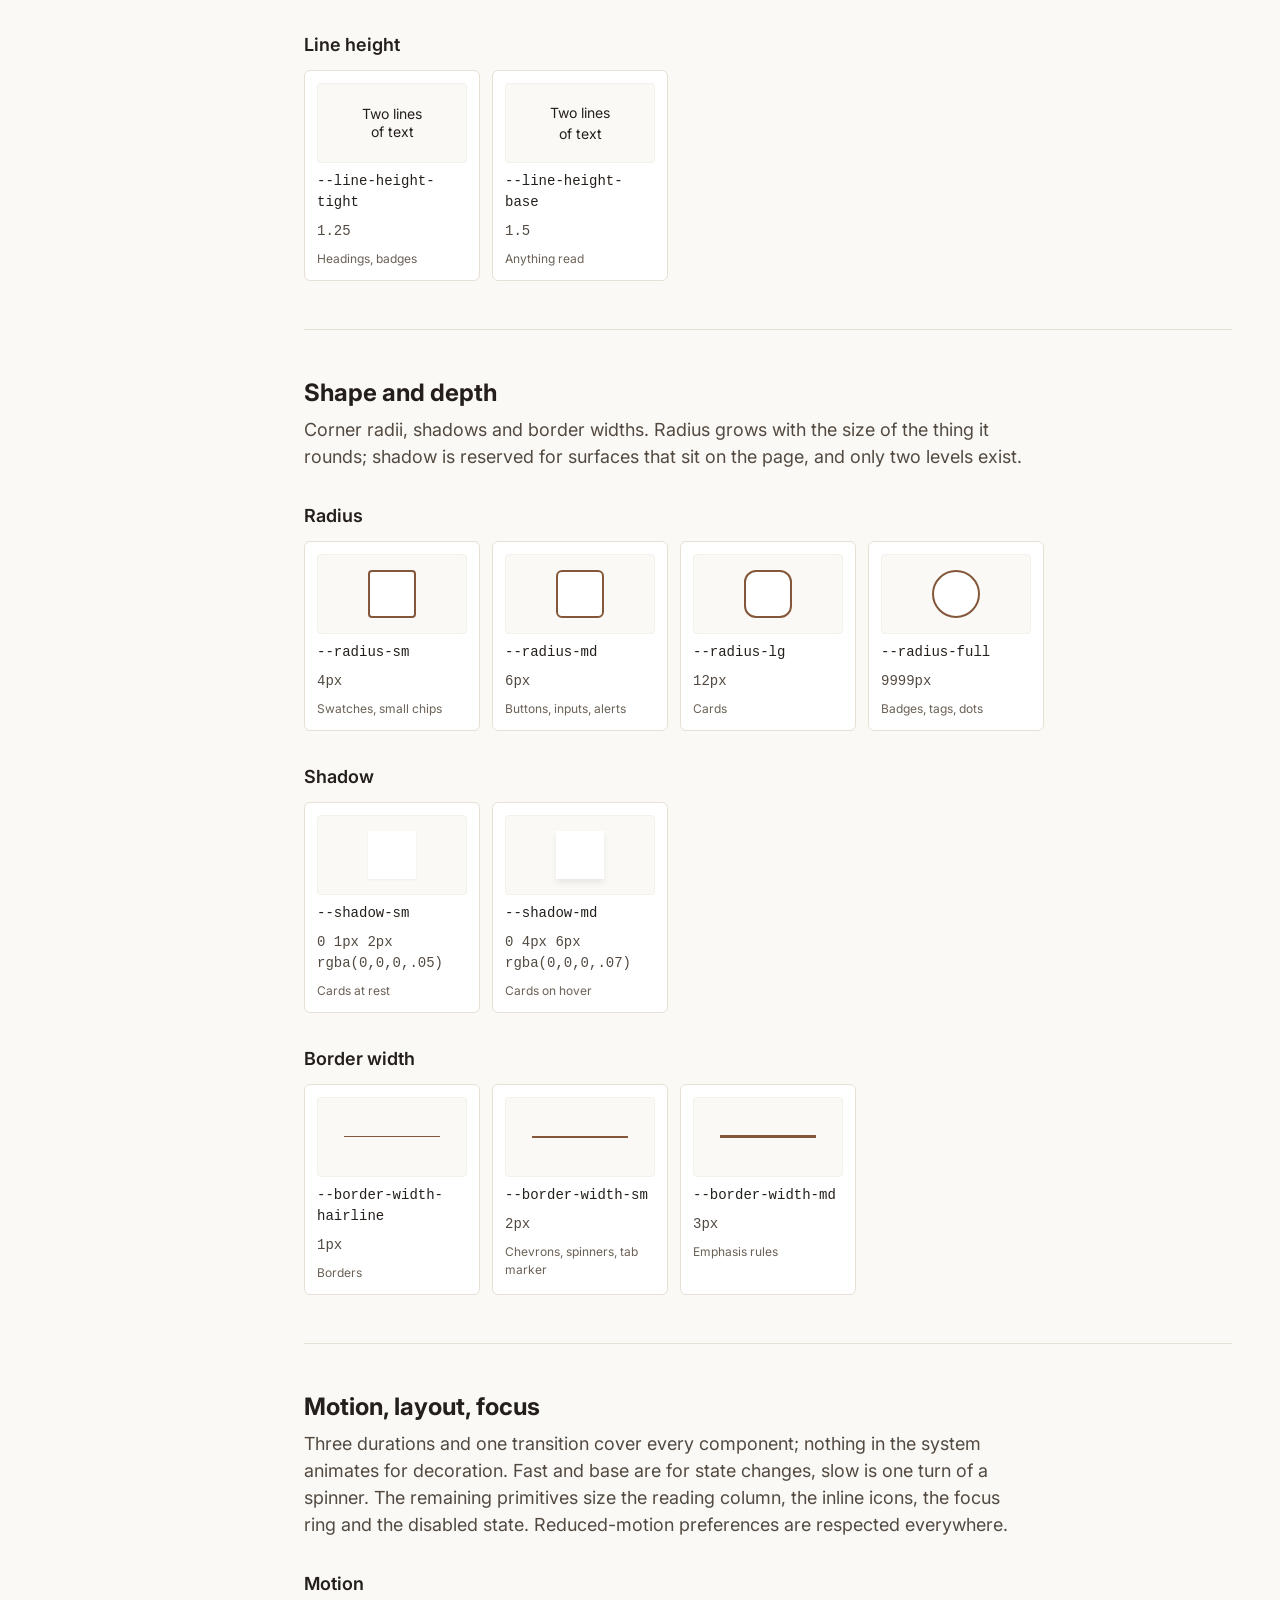
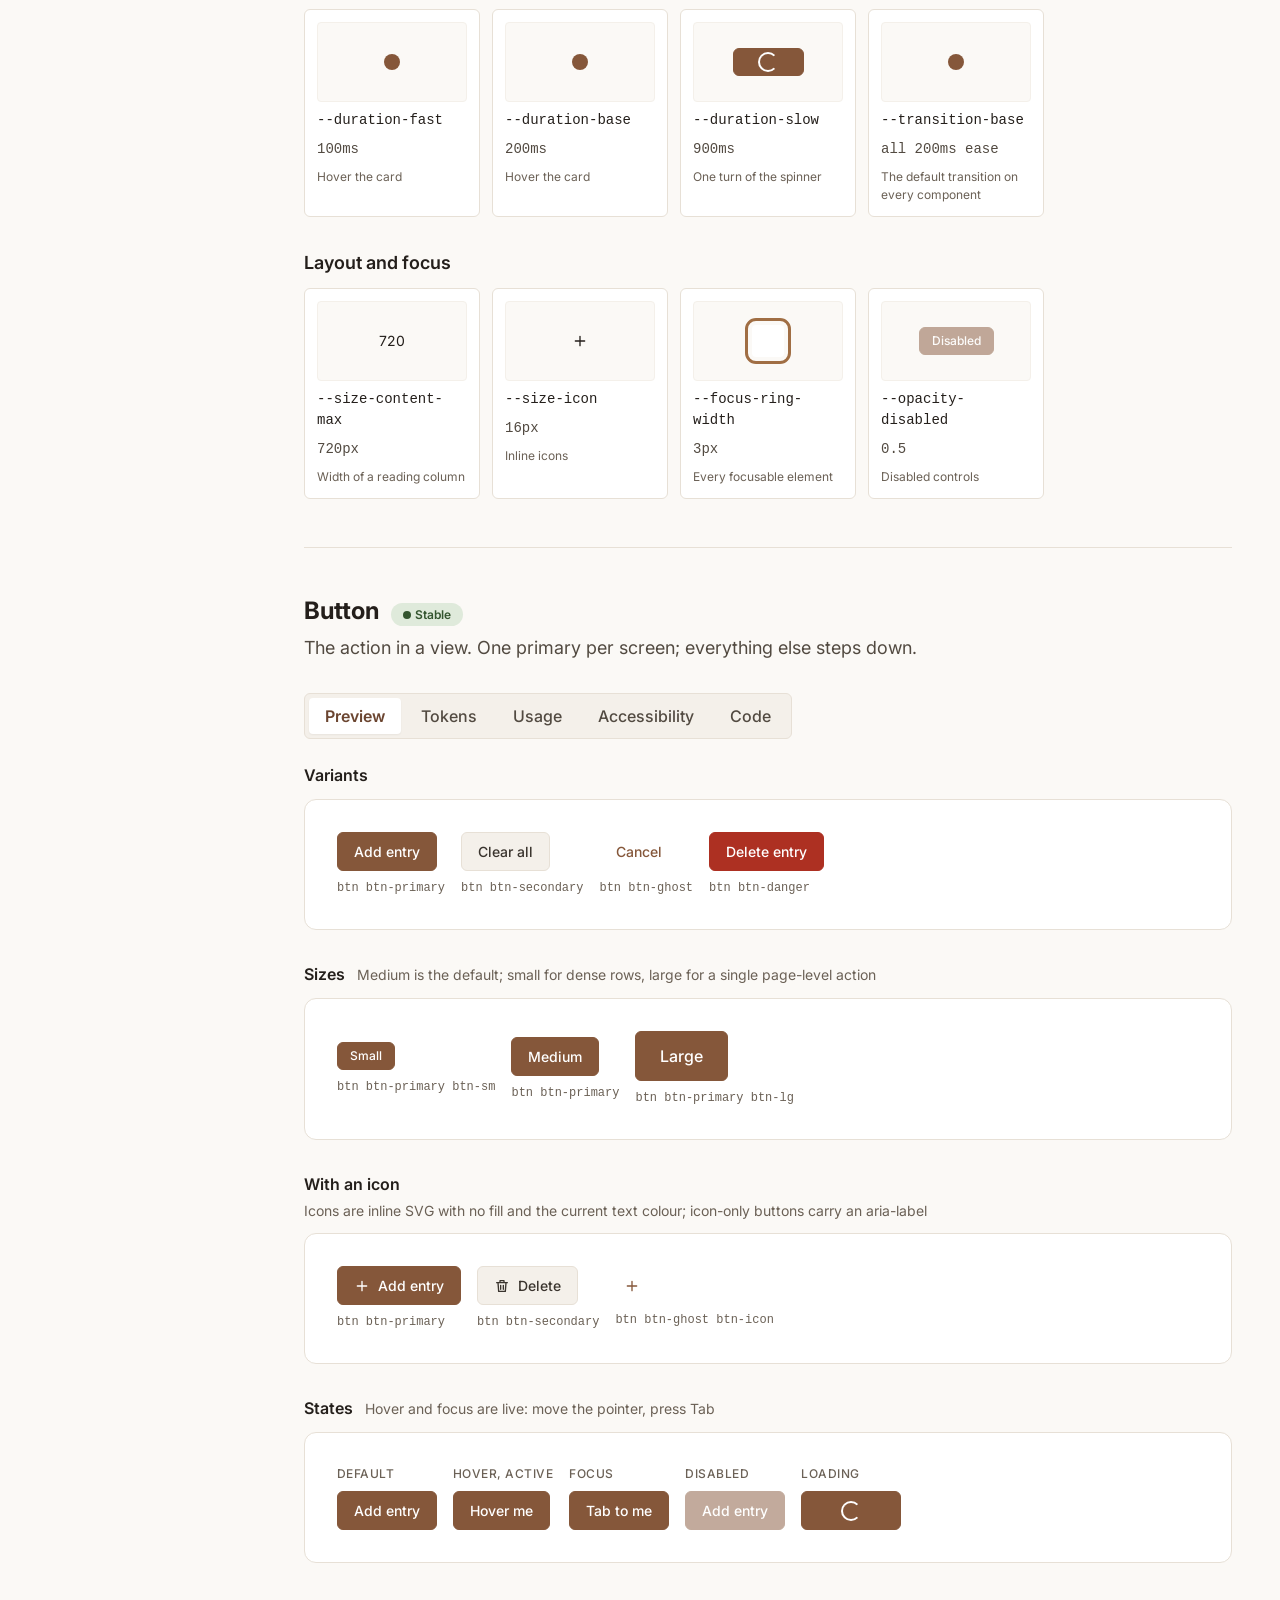
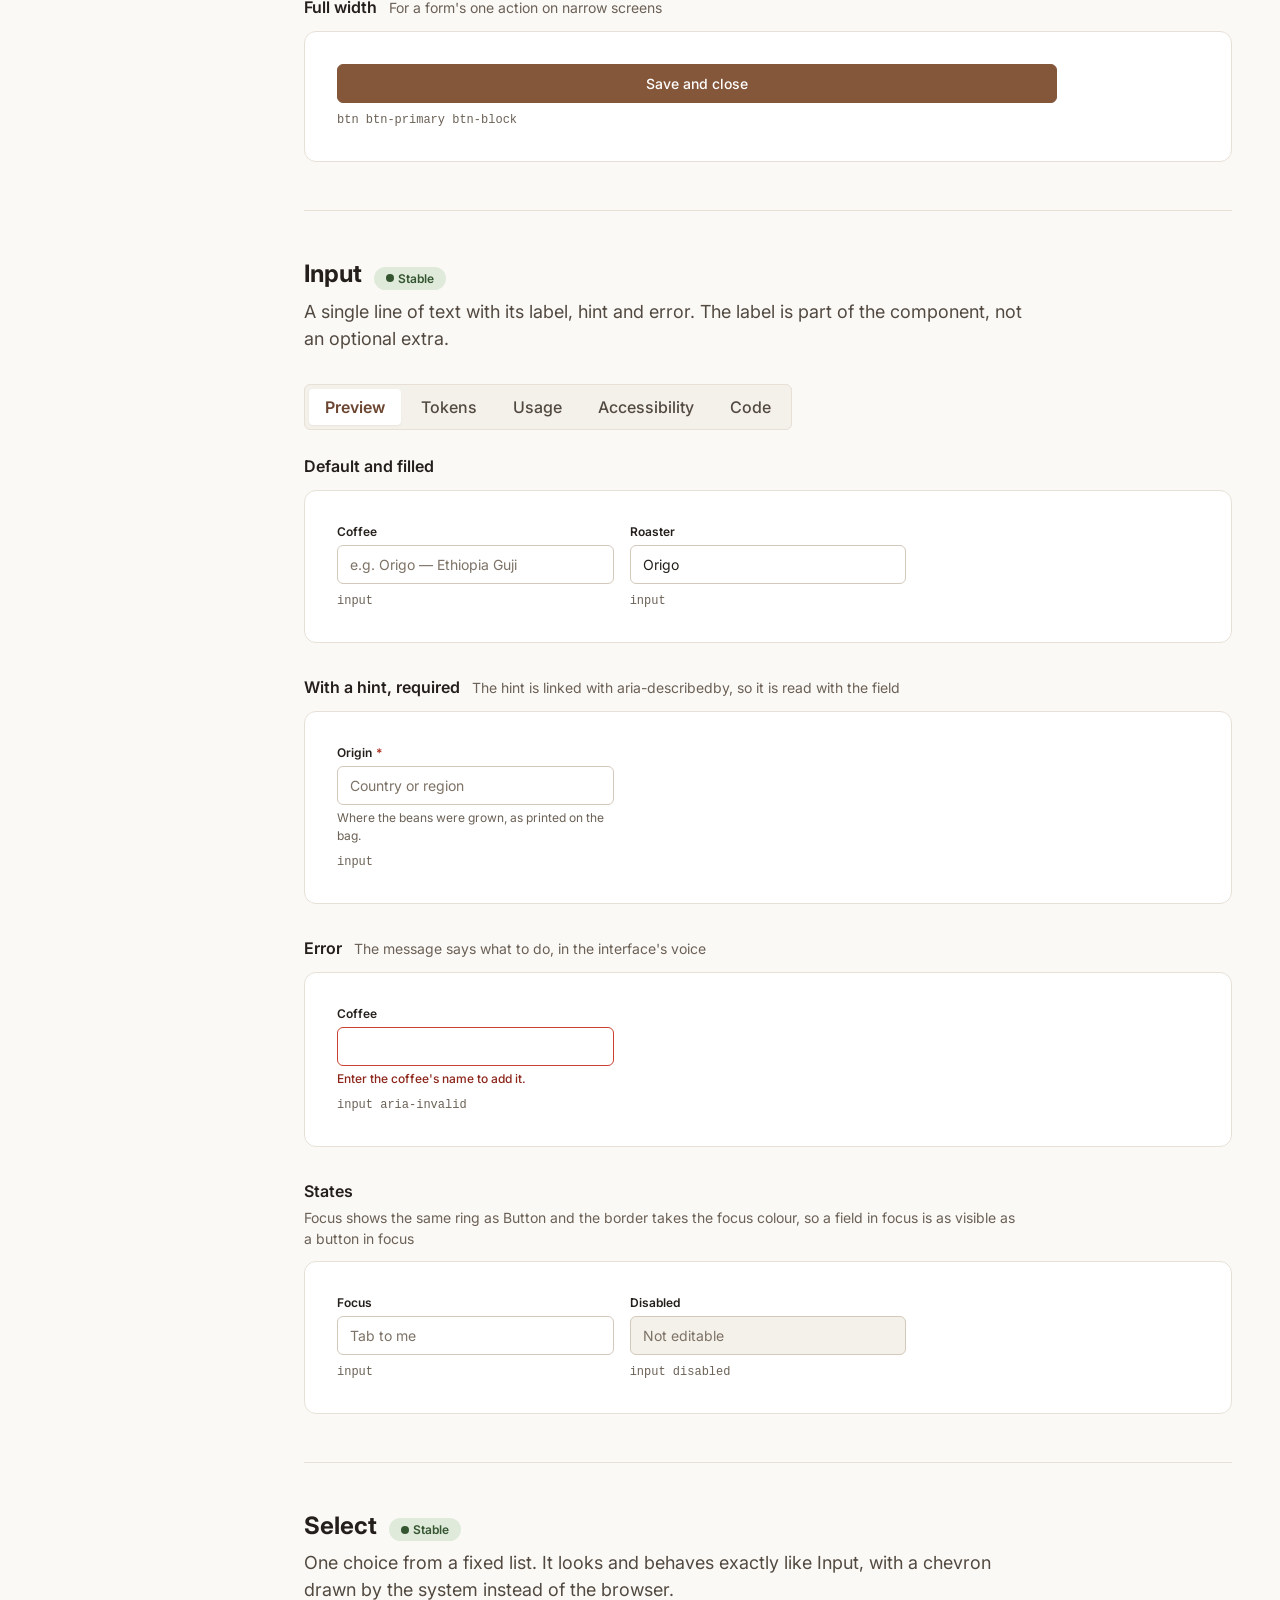
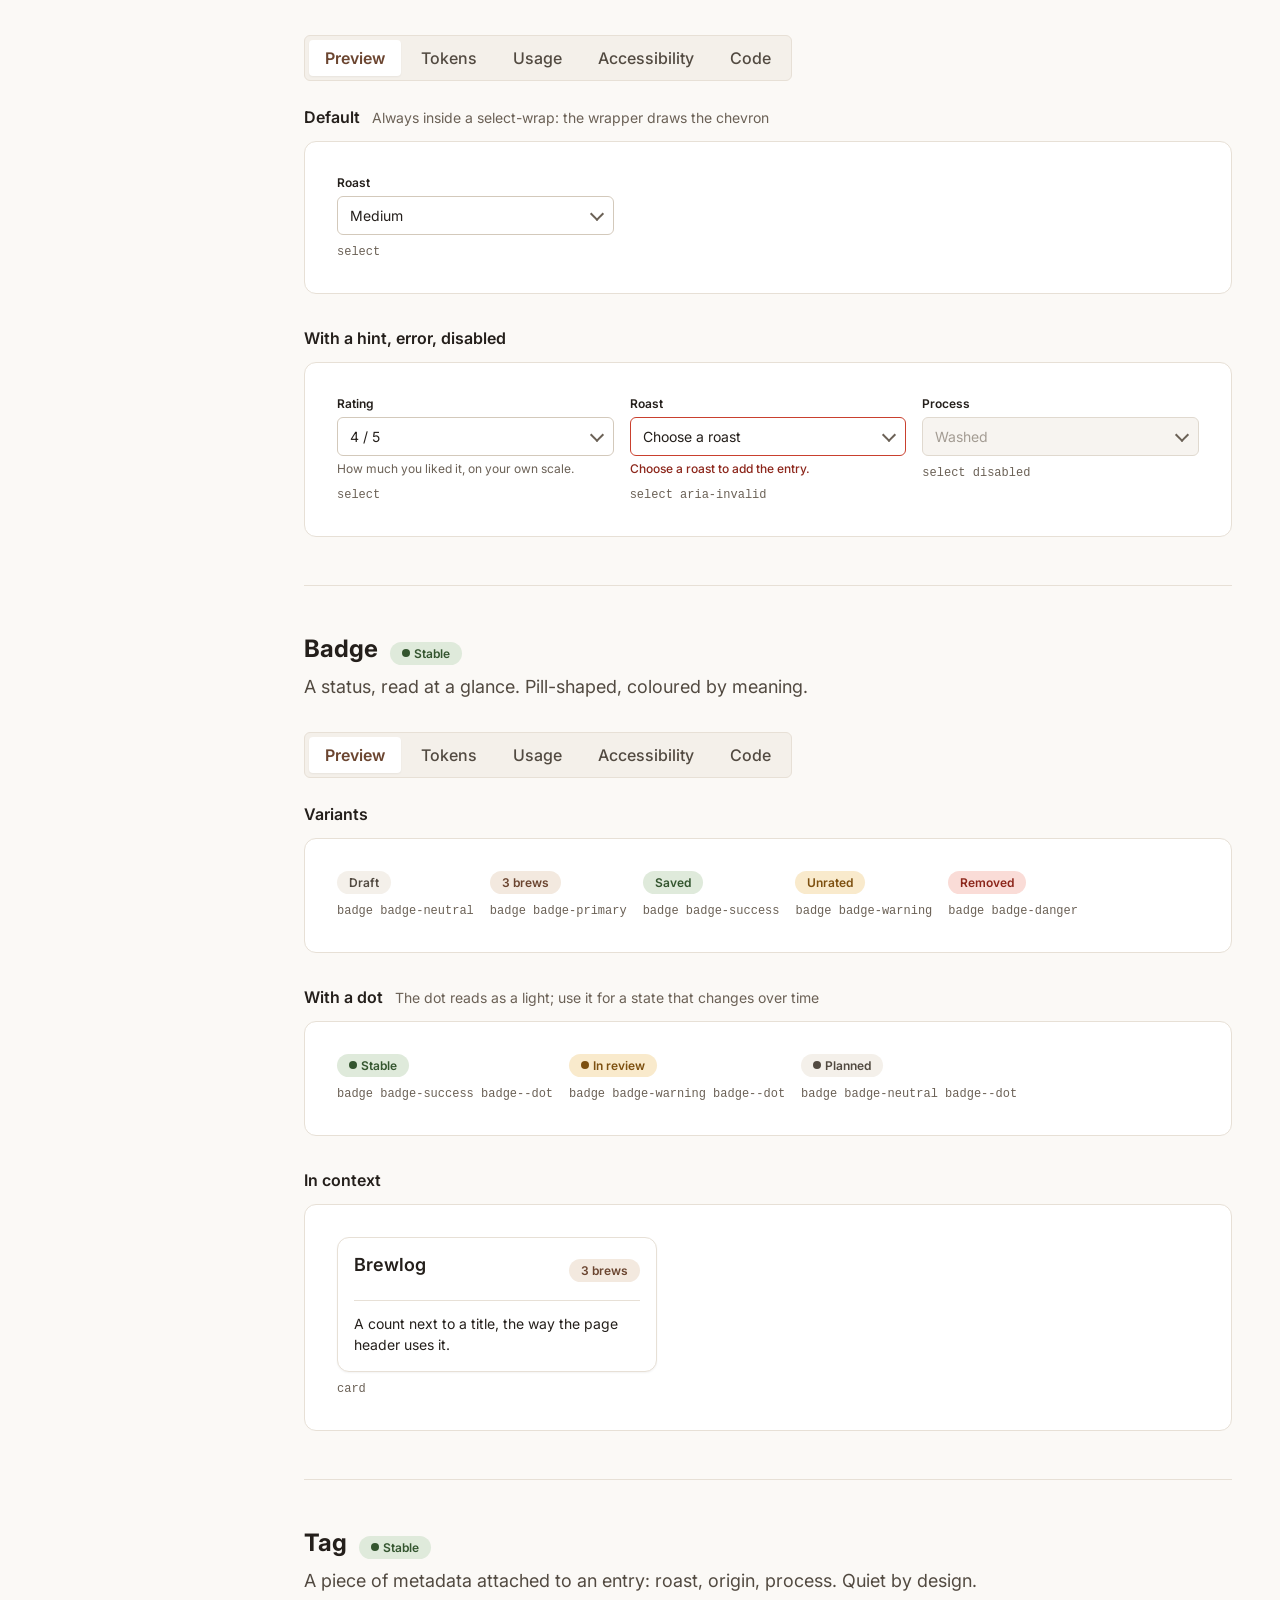
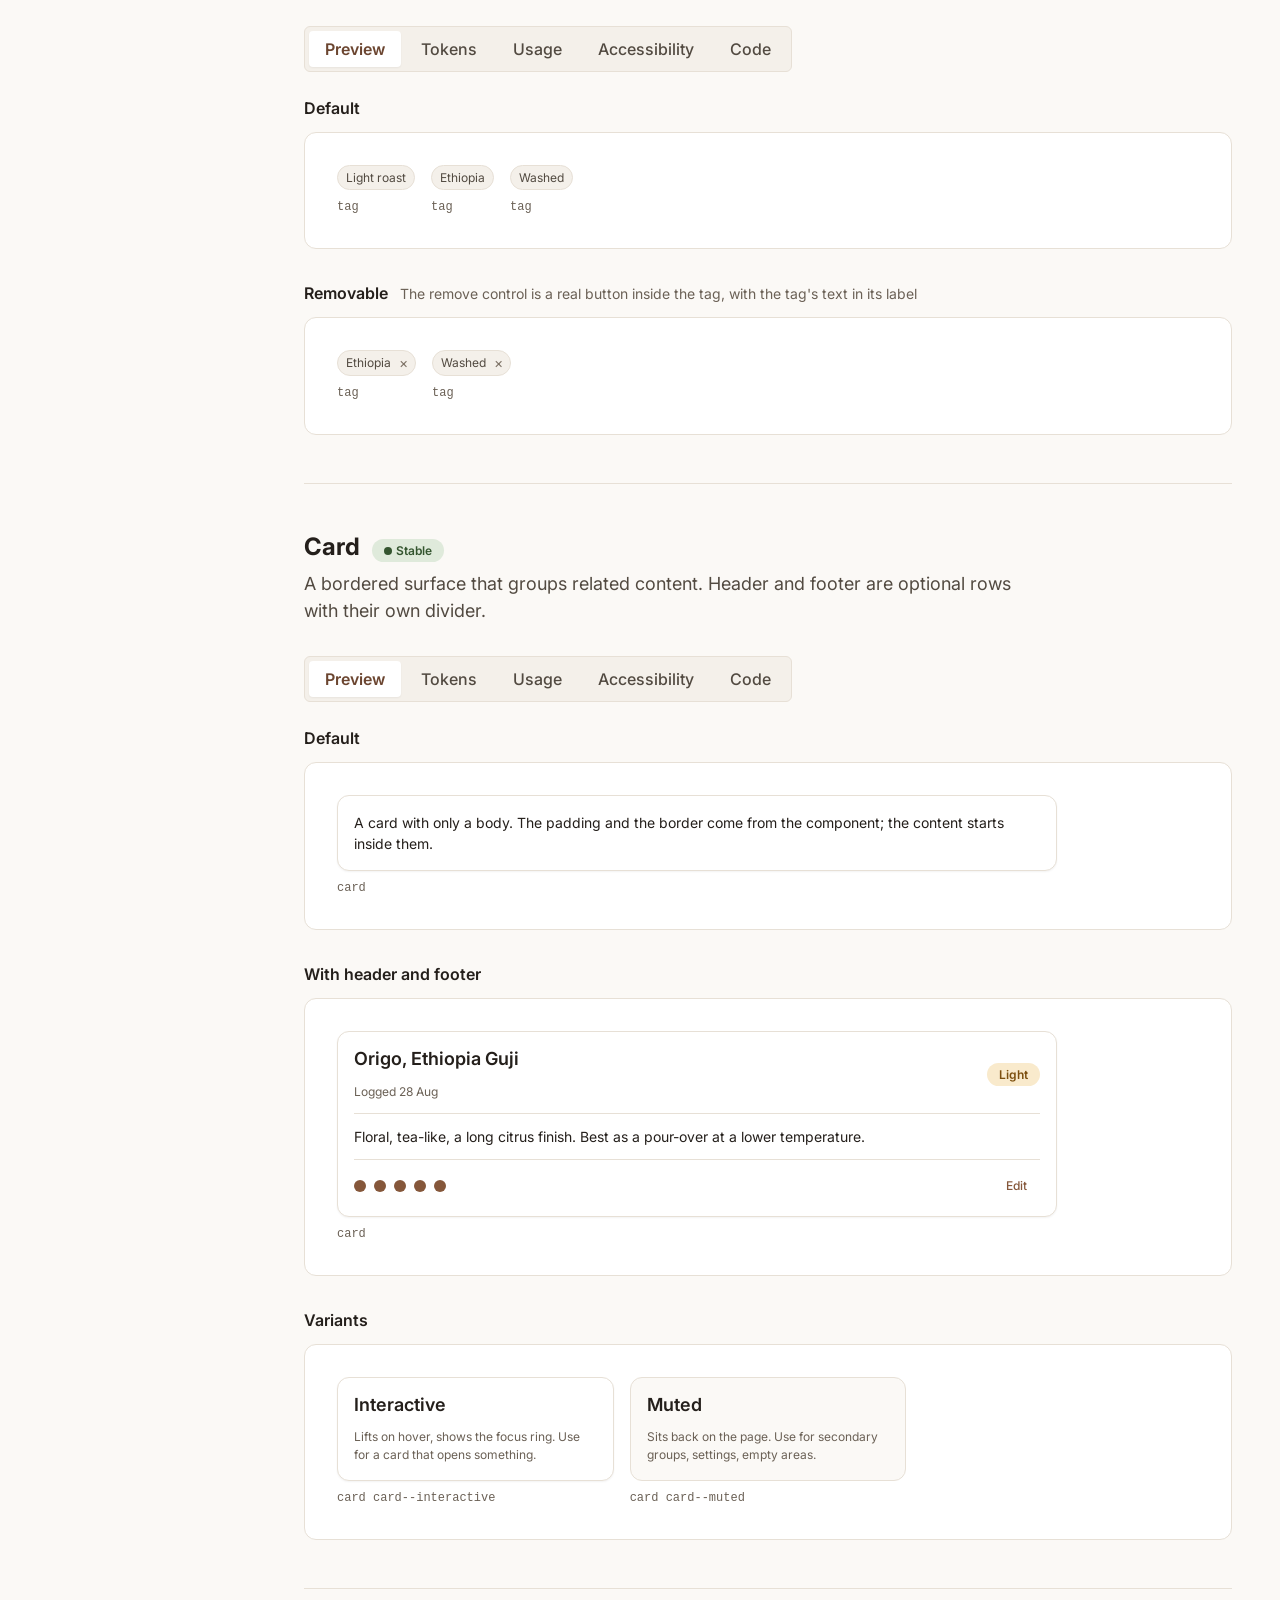
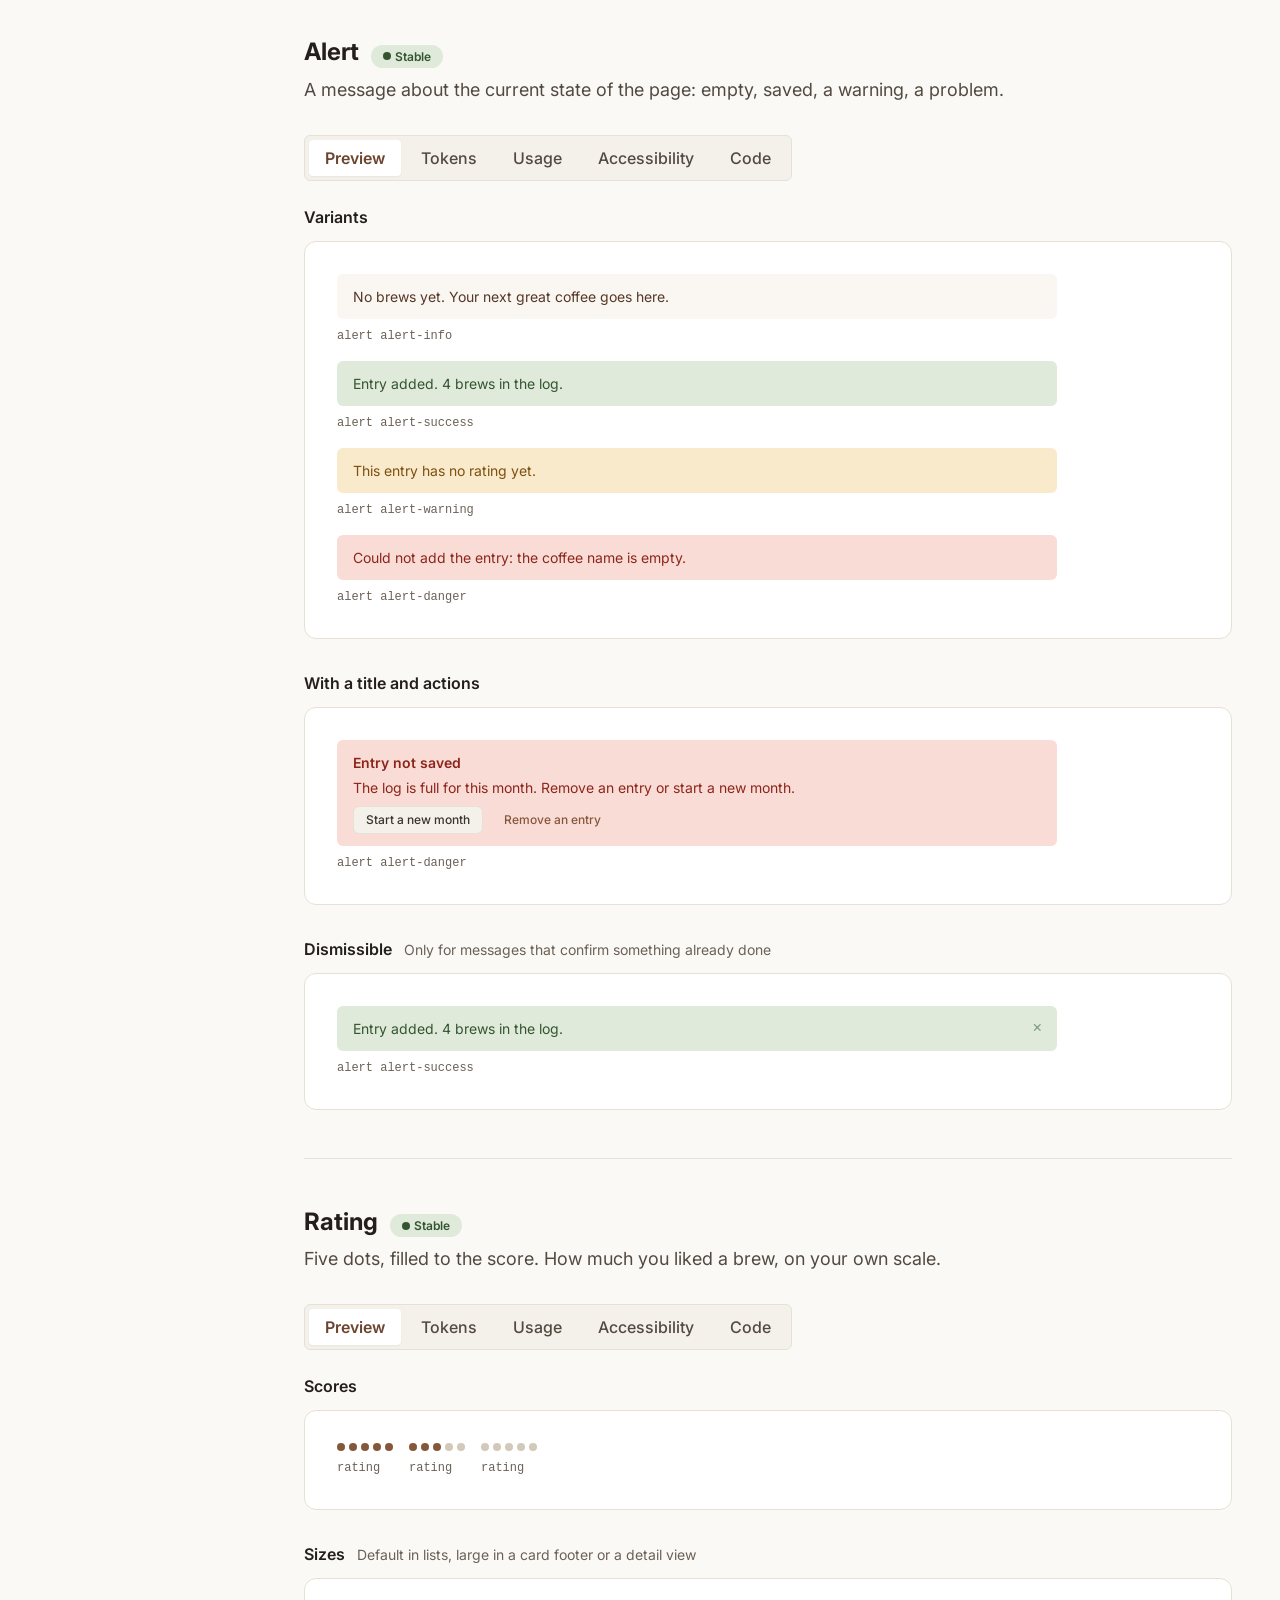
==== commit 8cd17989: "Danger scale: a clearer warm red, distinct from the espresso primary Co-Authored-By: Claude Fable 5." ====
--- a/product/design-system/viewer/index.html
+++ b/product/design-system/viewer/index.html
@@ -96,7 +96,7 @@
 
 <section class="v-section" id="colour">
   <div class="v-section__head"><h2>Colour</h2></div>
-  <p class="v-lede">Five hues, ten steps each, from 50 (lightest) to 900 (darkest); the neutral scale starts at white. Espresso brown is the primary, the neutrals are warm stone, and the three semantic hues are forest green, caramel and brick red. Components never name these directly for colour; they name a component token that points here. The step numbers carry meaning: 50 to 100 are backgrounds, 500 to 600 are fills, 700 to 900 are text on light backgrounds.</p>
+  <p class="v-lede">Five hues, ten steps each, from 50 (lightest) to 900 (darkest); the neutral scale starts at white. Espresso brown is the primary, the neutrals are warm stone, and the three semantic hues are forest green, caramel and a warm red. Components never name these directly for colour; they name a component token that points here. The step numbers carry meaning: 50 to 100 are backgrounds, 500 to 600 are fills, 700 to 900 are text on light backgrounds.</p>
   <div class="v-group"><h3>Primary</h3><div class="v-grid"><div class="v-tk v-tk--color" data-token="--color-primary-50"><div class="v-tk__preview v-tk__preview--chip" data-fill="--color-primary-50"></div><div class="v-tk__name"></div><div class="v-tk__value"></div></div><div class="v-tk v-tk--color" data-token="--color-primary-100"><div class="v-tk__preview v-tk__preview--chip" data-fill="--color-primary-100"></div><div class="v-tk__name"></div><div class="v-tk__value"></div></div><div class="v-tk v-tk--color" data-token="--color-primary-200"><div class="v-tk__preview v-tk__preview--chip" data-fill="--color-primary-200"></div><div class="v-tk__name"></div><div class="v-tk__value"></div></div><div class="v-tk v-tk--color" data-token="--color-primary-300"><div class="v-tk__preview v-tk__preview--chip" data-fill="--color-primary-300"></div><div class="v-tk__name"></div><div class="v-tk__value"></div></div><div class="v-tk v-tk--color" data-token="--color-primary-400"><div class="v-tk__preview v-tk__preview--chip" data-fill="--color-primary-400"></div><div class="v-tk__name"></div><div class="v-tk__value"></div></div><div class="v-tk v-tk--color" data-token="--color-primary-500"><div class="v-tk__preview v-tk__preview--chip" data-fill="--color-primary-500"></div><div class="v-tk__name"></div><div class="v-tk__value"></div></div><div class="v-tk v-tk--color" data-token="--color-primary-600"><div class="v-tk__preview v-tk__preview--chip" data-fill="--color-primary-600"></div><div class="v-tk__name"></div><div class="v-tk__value"></div></div><div class="v-tk v-tk--color" data-token="--color-primary-700"><div class="v-tk__preview v-tk__preview--chip" data-fill="--color-primary-700"></div><div class="v-tk__name"></div><div class="v-tk__value"></div></div><div class="v-tk v-tk--color" data-token="--color-primary-800"><div class="v-tk__preview v-tk__preview--chip" data-fill="--color-primary-800"></div><div class="v-tk__name"></div><div class="v-tk__value"></div></div><div class="v-tk v-tk--color" data-token="--color-primary-900"><div class="v-tk__preview v-tk__preview--chip" data-fill="--color-primary-900"></div><div class="v-tk__name"></div><div class="v-tk__value"></div></div></div></div>
   <div class="v-group"><h3>Neutral</h3><div class="v-grid"><div class="v-tk v-tk--color" data-token="--color-white"><div class="v-tk__preview v-tk__preview--chip" data-fill="--color-white"></div><div class="v-tk__name"></div><div class="v-tk__value"></div></div><div class="v-tk v-tk--color" data-token="--color-neutral-50"><div class="v-tk__preview v-tk__preview--chip" data-fill="--color-neutral-50"></div><div class="v-tk__name"></div><div class="v-tk__value"></div></div><div class="v-tk v-tk--color" data-token="--color-neutral-100"><div class="v-tk__preview v-tk__preview--chip" data-fill="--color-neutral-100"></div><div class="v-tk__name"></div><div class="v-tk__value"></div></div><div class="v-tk v-tk--color" data-token="--color-neutral-200"><div class="v-tk__preview v-tk__preview--chip" data-fill="--color-neutral-200"></div><div class="v-tk__name"></div><div class="v-tk__value"></div></div><div class="v-tk v-tk--color" data-token="--color-neutral-300"><div class="v-tk__preview v-tk__preview--chip" data-fill="--color-neutral-300"></div><div class="v-tk__name"></div><div class="v-tk__value"></div></div><div class="v-tk v-tk--color" data-token="--color-neutral-500"><div class="v-tk__preview v-tk__preview--chip" data-fill="--color-neutral-500"></div><div class="v-tk__name"></div><div class="v-tk__value"></div></div><div class="v-tk v-tk--color" data-token="--color-neutral-600"><div class="v-tk__preview v-tk__preview--chip" data-fill="--color-neutral-600"></div><div class="v-tk__name"></div><div class="v-tk__value"></div></div><div class="v-tk v-tk--color" data-token="--color-neutral-700"><div class="v-tk__preview v-tk__preview--chip" data-fill="--color-neutral-700"></div><div class="v-tk__name"></div><div class="v-tk__value"></div></div><div class="v-tk v-tk--color" data-token="--color-neutral-800"><div class="v-tk__preview v-tk__preview--chip" data-fill="--color-neutral-800"></div><div class="v-tk__name"></div><div class="v-tk__value"></div></div><div class="v-tk v-tk--color" data-token="--color-neutral-900"><div class="v-tk__preview v-tk__preview--chip" data-fill="--color-neutral-900"></div><div class="v-tk__name"></div><div class="v-tk__value"></div></div></div></div>
   <div class="v-group"><h3>Success</h3><div class="v-grid"><div class="v-tk v-tk--color" data-token="--color-success-50"><div class="v-tk__preview v-tk__preview--chip" data-fill="--color-success-50"></div><div class="v-tk__name"></div><div class="v-tk__value"></div></div><div class="v-tk v-tk--color" data-token="--color-success-100"><div class="v-tk__preview v-tk__preview--chip" data-fill="--color-success-100"></div><div class="v-tk__name"></div><div class="v-tk__value"></div></div><div class="v-tk v-tk--color" data-token="--color-success-200"><div class="v-tk__preview v-tk__preview--chip" data-fill="--color-success-200"></div><div class="v-tk__name"></div><div class="v-tk__value"></div></div><div class="v-tk v-tk--color" data-token="--color-success-300"><div class="v-tk__preview v-tk__preview--chip" data-fill="--color-success-300"></div><div class="v-tk__name"></div><div class="v-tk__value"></div></div><div class="v-tk v-tk--color" data-token="--color-success-400"><div class="v-tk__preview v-tk__preview--chip" data-fill="--color-success-400"></div><div class="v-tk__name"></div><div class="v-tk__value"></div></div><div class="v-tk v-tk--color" data-token="--color-success-500"><div class="v-tk__preview v-tk__preview--chip" data-fill="--color-success-500"></div><div class="v-tk__name"></div><div class="v-tk__value"></div></div><div class="v-tk v-tk--color" data-token="--color-success-600"><div class="v-tk__preview v-tk__preview--chip" data-fill="--color-success-600"></div><div class="v-tk__name"></div><div class="v-tk__value"></div></div><div class="v-tk v-tk--color" data-token="--color-success-700"><div class="v-tk__preview v-tk__preview--chip" data-fill="--color-success-700"></div><div class="v-tk__name"></div><div class="v-tk__value"></div></div><div class="v-tk v-tk--color" data-token="--color-success-800"><div class="v-tk__preview v-tk__preview--chip" data-fill="--color-success-800"></div><div class="v-tk__name"></div><div class="v-tk__value"></div></div><div class="v-tk v-tk--color" data-token="--color-success-900"><div class="v-tk__preview v-tk__preview--chip" data-fill="--color-success-900"></div><div class="v-tk__name"></div><div class="v-tk__value"></div></div></div></div>
@@ -690,7 +690,7 @@
   <div class="v-section__head"><h2>Changelog</h2></div>
   <p class="v-lede">What changed in the system and when. A token or component change is a version; the date is the one in the files.</p>
   <table class="v-table"><thead><tr><th>Version</th><th>Date</th><th>Change</th></tr></thead><tbody>
-    <tr><td>1.2</td><td>8 Oct 2026</td><td>Coffee palette: espresso primary, warm stone neutrals, forest green, caramel and brick red, every text pair still at AA. Inputs and selects get the shared focus ring. Entry rows keep the rating in place when a name wraps; dates read day first; roast labels capitalised; page greys raised one step for legibility. Coffee mark next to the name. Spinner slowed to one turn per slow duration.</td></tr>
+    <tr><td>1.2</td><td>8 Oct 2026</td><td>Coffee palette: espresso primary, warm stone neutrals, forest green, caramel and a warm red, every text pair still at AA. Inputs and selects get the shared focus ring. Entry rows keep the rating in place when a name wraps; dates read day first; roast labels capitalised; page greys raised one step for legibility. Coffee mark next to the name. Spinner slowed to one turn per slow duration.</td></tr>
     <tr><td>1.1</td><td>8 Oct 2026</td><td>Full ten-step colour scales for all five hues; neutral runs from white through nine greys. Button sizes, hover, active, disabled and loading states, icon slot, full width. Field with hint, error and required marker. Select in a wrapper with its own chevron, matching Input. Badge dot. Tag remove. Card header, body, footer, muted and interactive. Alert title, actions and dismiss. Rating large and label. Danger button moved to the 600 step for contrast. This viewer.</td></tr>
     <tr><td>1.0</td><td>31 Aug 2026</td><td>Three token layers. Button, Input, Select, Badge, Tag, Card, Alert, Rating. The no-literal rule and the check that enforces it.</td></tr>
     <tr><td>Planned</td><td></td><td>Segmented control, from its story.</td></tr>
--- a/product/design-system/tokens.css
+++ b/product/design-system/tokens.css
@@ -56,17 +56,17 @@
   --color-warning-800: #633f10;
   --color-warning-900: #4b300d;
 
-  /* COLOR — DANGER (brick red) */
-  --color-danger-50:  #fbf2f0;
-  --color-danger-100: #f6dfda;
-  --color-danger-200: #ecbcb3;
-  --color-danger-300: #dd8f82;
-  --color-danger-400: #c9644f;
-  --color-danger-500: #b04a35;
-  --color-danger-600: #933b2a;
-  --color-danger-700: #772f22;
-  --color-danger-800: #5e261c;
-  --color-danger-900: #461c15;
+  /* COLOR — DANGER (red). Warm, but clearly red next to the espresso primary. */
+  --color-danger-50:  #fdf2f0;
+  --color-danger-100: #fadcd7;
+  --color-danger-200: #f5b8ae;
+  --color-danger-300: #ec8a7c;
+  --color-danger-400: #de5c4a;
+  --color-danger-500: #c9402e;
+  --color-danger-600: #ad3022;
+  --color-danger-700: #8c261b;
+  --color-danger-800: #6e1f17;
+  --color-danger-900: #521812;
 
   /* SPACING (4px base unit) */
   --space-1:  4px;
--- a/product/design-system/viewer/viewer.css
+++ b/product/design-system/viewer/viewer.css
@@ -249,32 +249,38 @@
 /* ── Component block: header, tabs, panels ───────────────────────────────── */
 
 .v-tabs {
-  display: flex;
+  display: inline-flex;
   gap: var(--space-1);
   margin: 0 0 var(--space-6);
-  padding: 0;
-  border-bottom: var(--border-width-hairline) solid var(--color-neutral-200);
+  padding: var(--space-1);
+  max-width: 100%;
+  background: var(--color-neutral-100);
+  border: var(--border-width-hairline) solid var(--color-neutral-200);
+  border-radius: var(--radius-md);
   overflow-x: auto;
 }
 .v-tab {
-  position: relative;
-  padding: var(--space-2) var(--space-3) var(--space-3);
+  padding: var(--space-2) var(--space-4);
   border: 0;
-  border-bottom: var(--border-width-sm) solid transparent;
+  border-radius: var(--radius-sm);
   background: transparent;
   color: var(--color-neutral-700);
   font-family: var(--font-family-base);
   font-size: var(--font-size-md);
   font-weight: var(--font-weight-medium);
+  line-height: var(--line-height-tight);
   white-space: nowrap;
   cursor: pointer;
-}
-.v-tab:hover { color: var(--color-neutral-900); }
+  transition: var(--transition-base);
+}
+.v-tab:hover { background: var(--color-neutral-200); color: var(--color-neutral-900); }
 .v-tab[aria-selected="true"] {
-  color: var(--color-primary-800);
-  border-bottom-color: var(--color-primary-600);
-}
-.v-tab:focus-visible { outline-offset: calc(var(--space-1) * -1); border-radius: var(--radius-sm); }
+  background: var(--color-white);
+  color: var(--color-primary-700);
+  font-weight: var(--font-weight-semibold);
+  box-shadow: var(--shadow-sm);
+}
+.v-tab:focus-visible { outline-offset: 0; }
 .v-panel[hidden] { display: none; }
 
 /* ── Specimen: a labelled stage ──────────────────────────────────────────── */
@@ -314,6 +320,7 @@
   align-items: start;
 }
 .v-stage .field { width: 100%; max-width: calc(var(--space-16) * 5); }
+.v-stage--grid .v-item .field { max-width: 100%; }
 .v-stage .card { width: 100%; max-width: calc(var(--space-16) * 6); }
 .v-stage .alert { width: 100%; }
 .v-stage--pending {
@@ -322,6 +329,22 @@
   border-color: var(--color-neutral-300);
   background: var(--color-neutral-50);
   color: var(--color-neutral-700);
+}
+
+/* An item on the stage with its class names underneath */
+.v-item {
+  display: flex;
+  flex-direction: column;
+  align-items: flex-start;
+  gap: var(--space-2);
+  min-width: 0;
+}
+.v-stage--column .v-item, .v-stage--grid .v-item { align-items: stretch; }
+.v-stage--column .v-item > :first-child { max-width: var(--size-content-max); }
+.v-label {
+  font-family: ui-monospace, "SF Mono", Menlo, Consolas, monospace;
+  font-size: var(--font-size-xs);
+  color: var(--color-neutral-600);
 }
 
 /* A state label under an item on the stage */
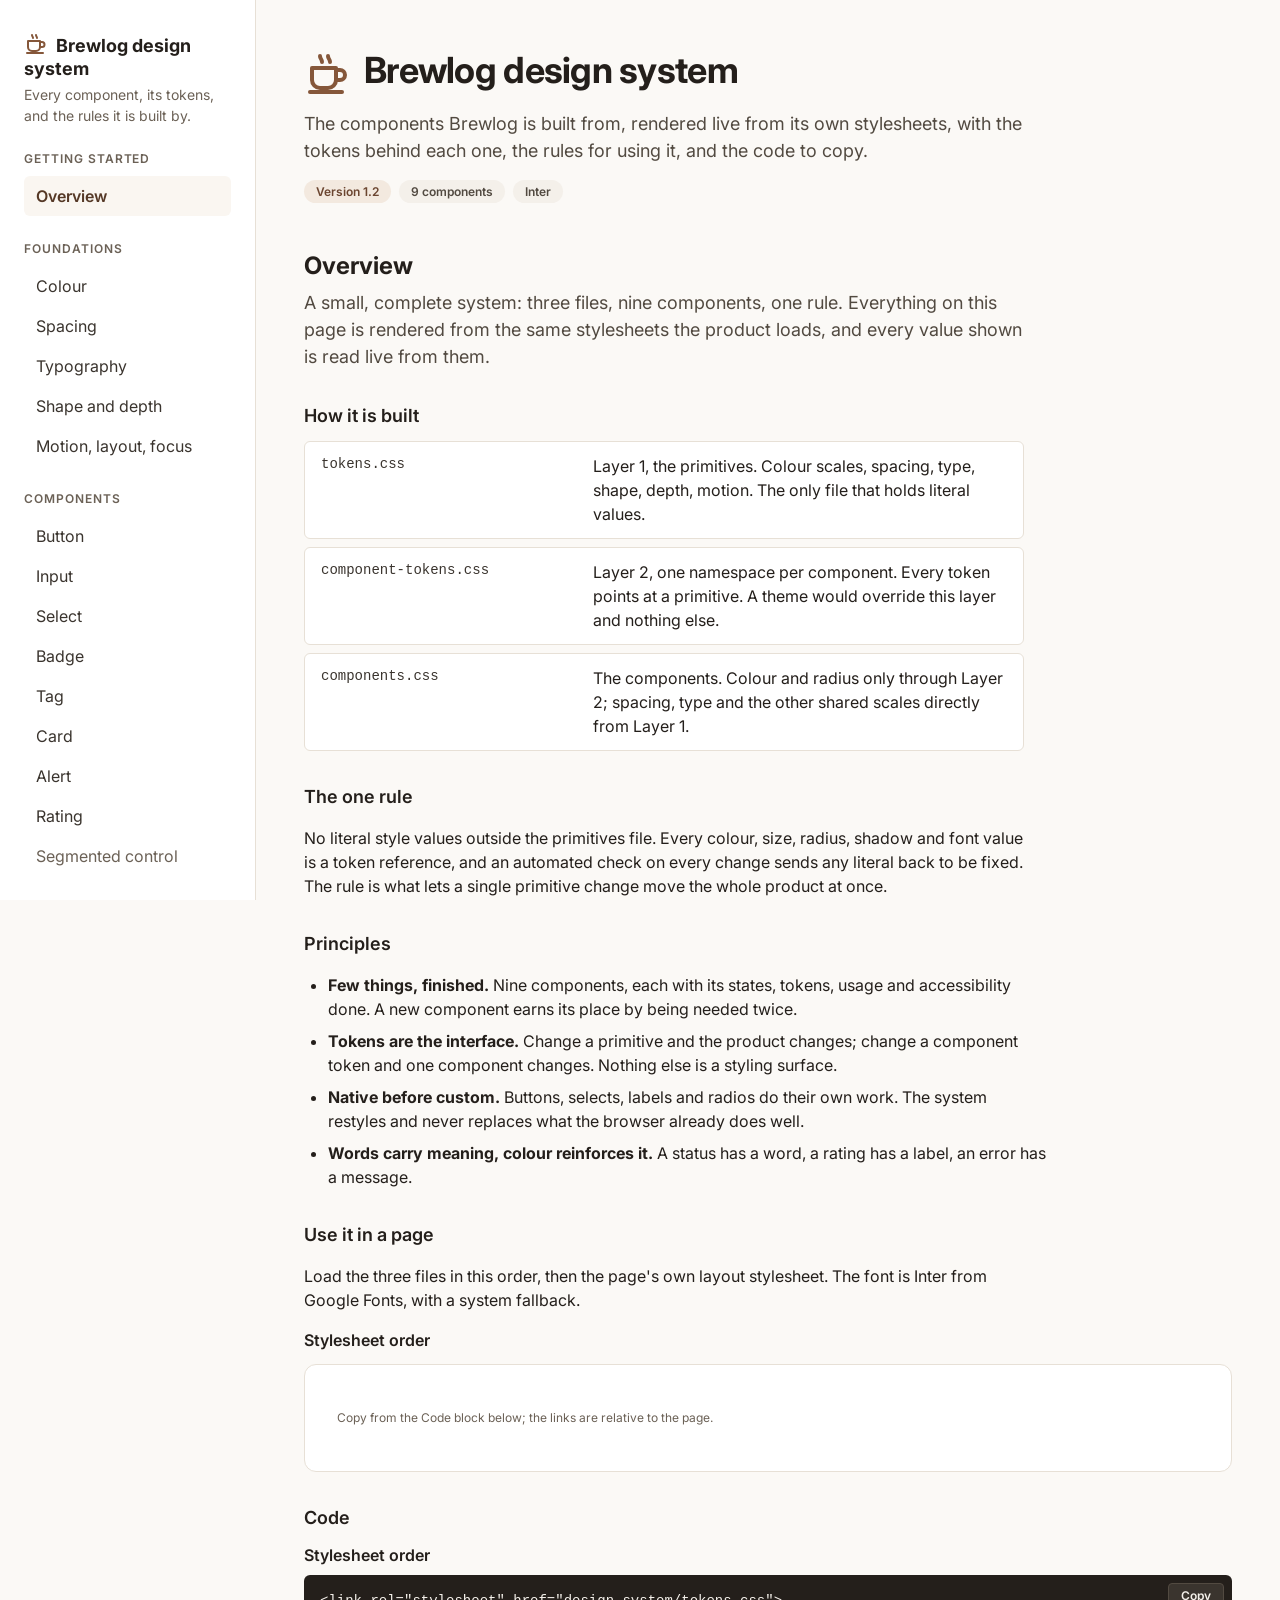
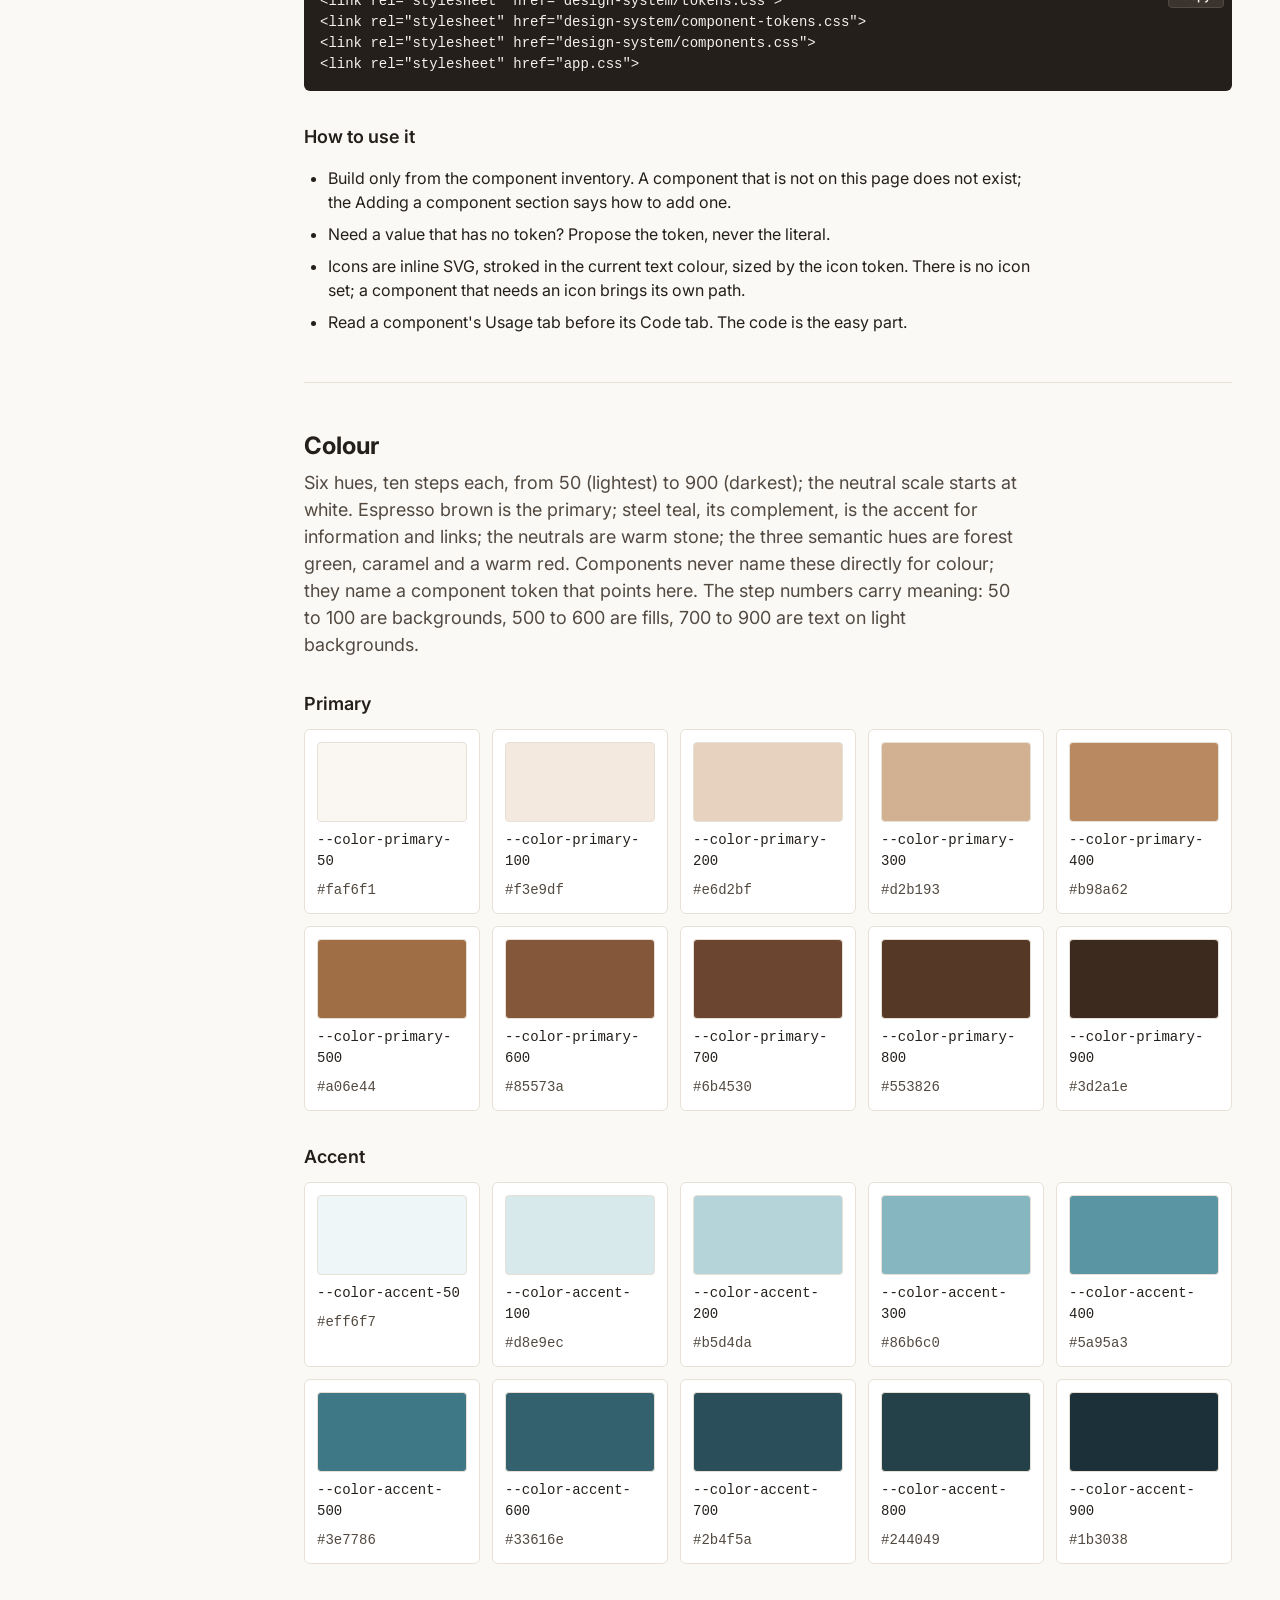
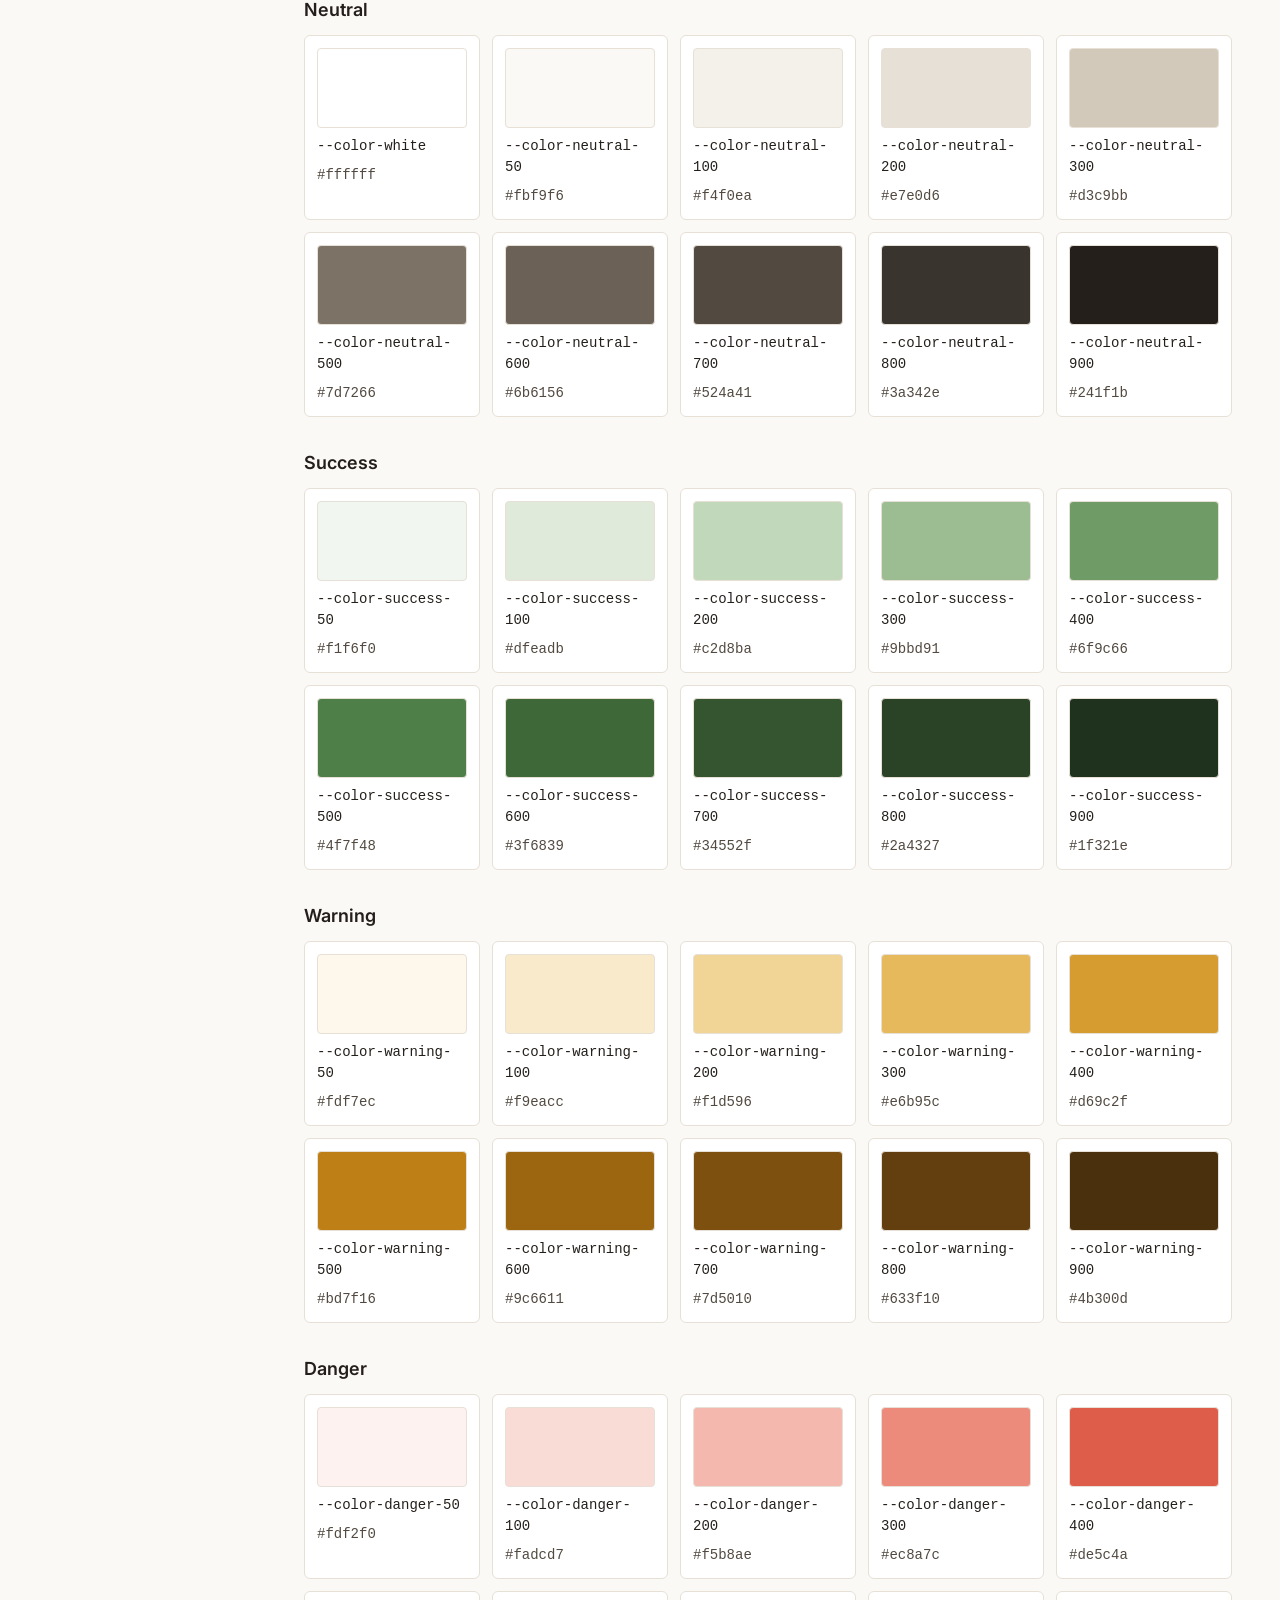
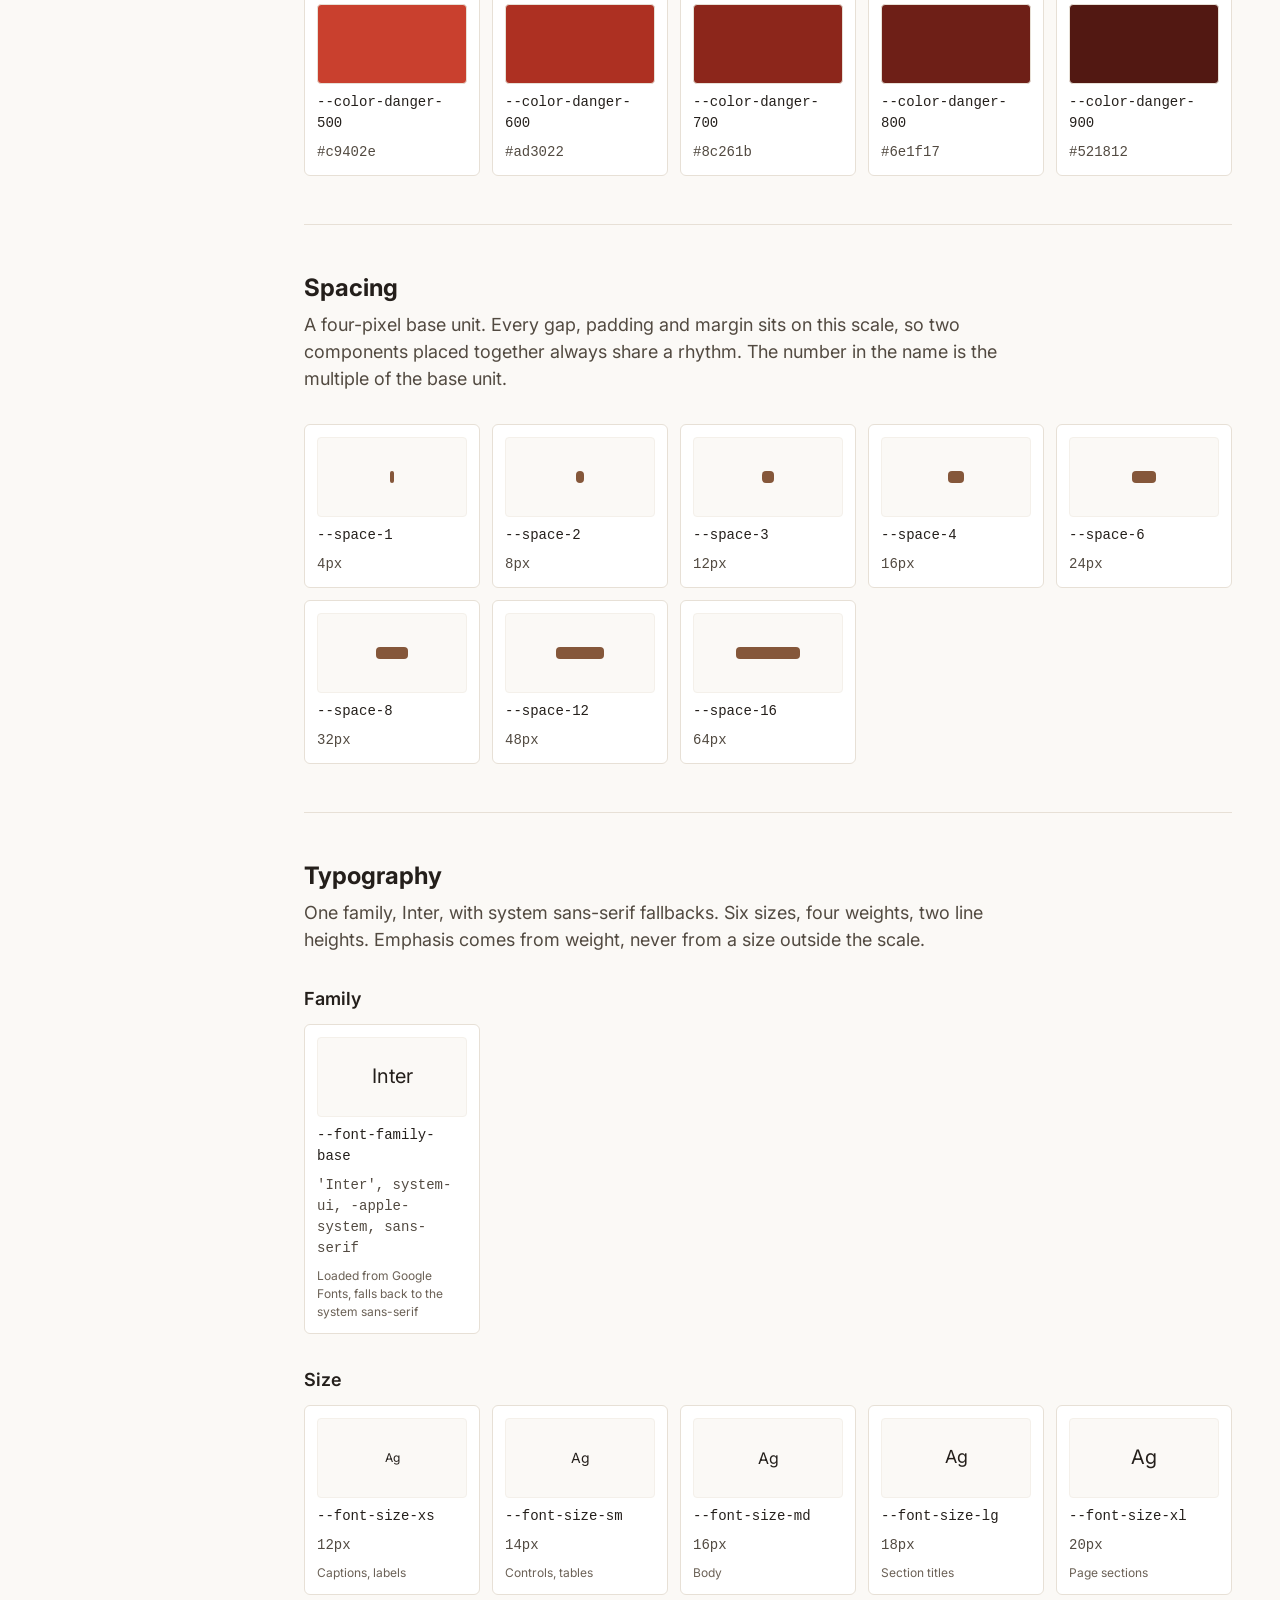
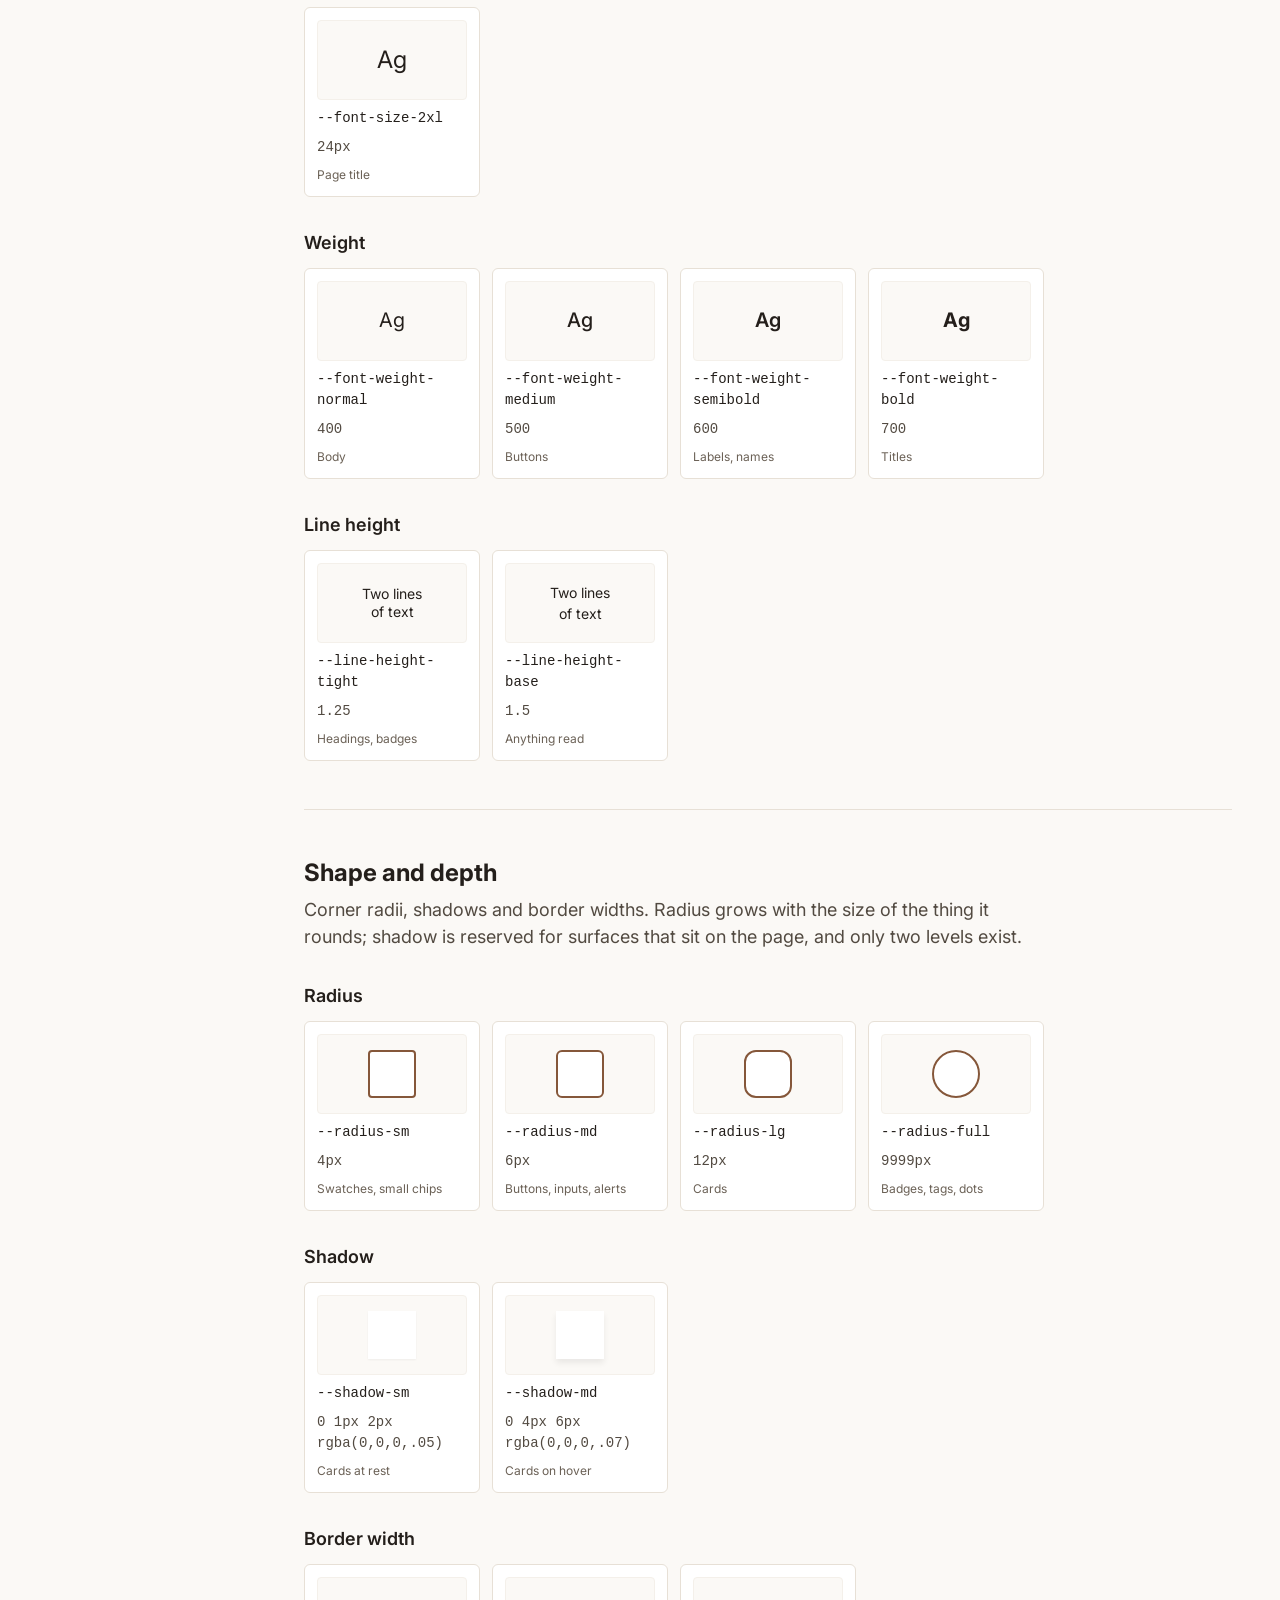
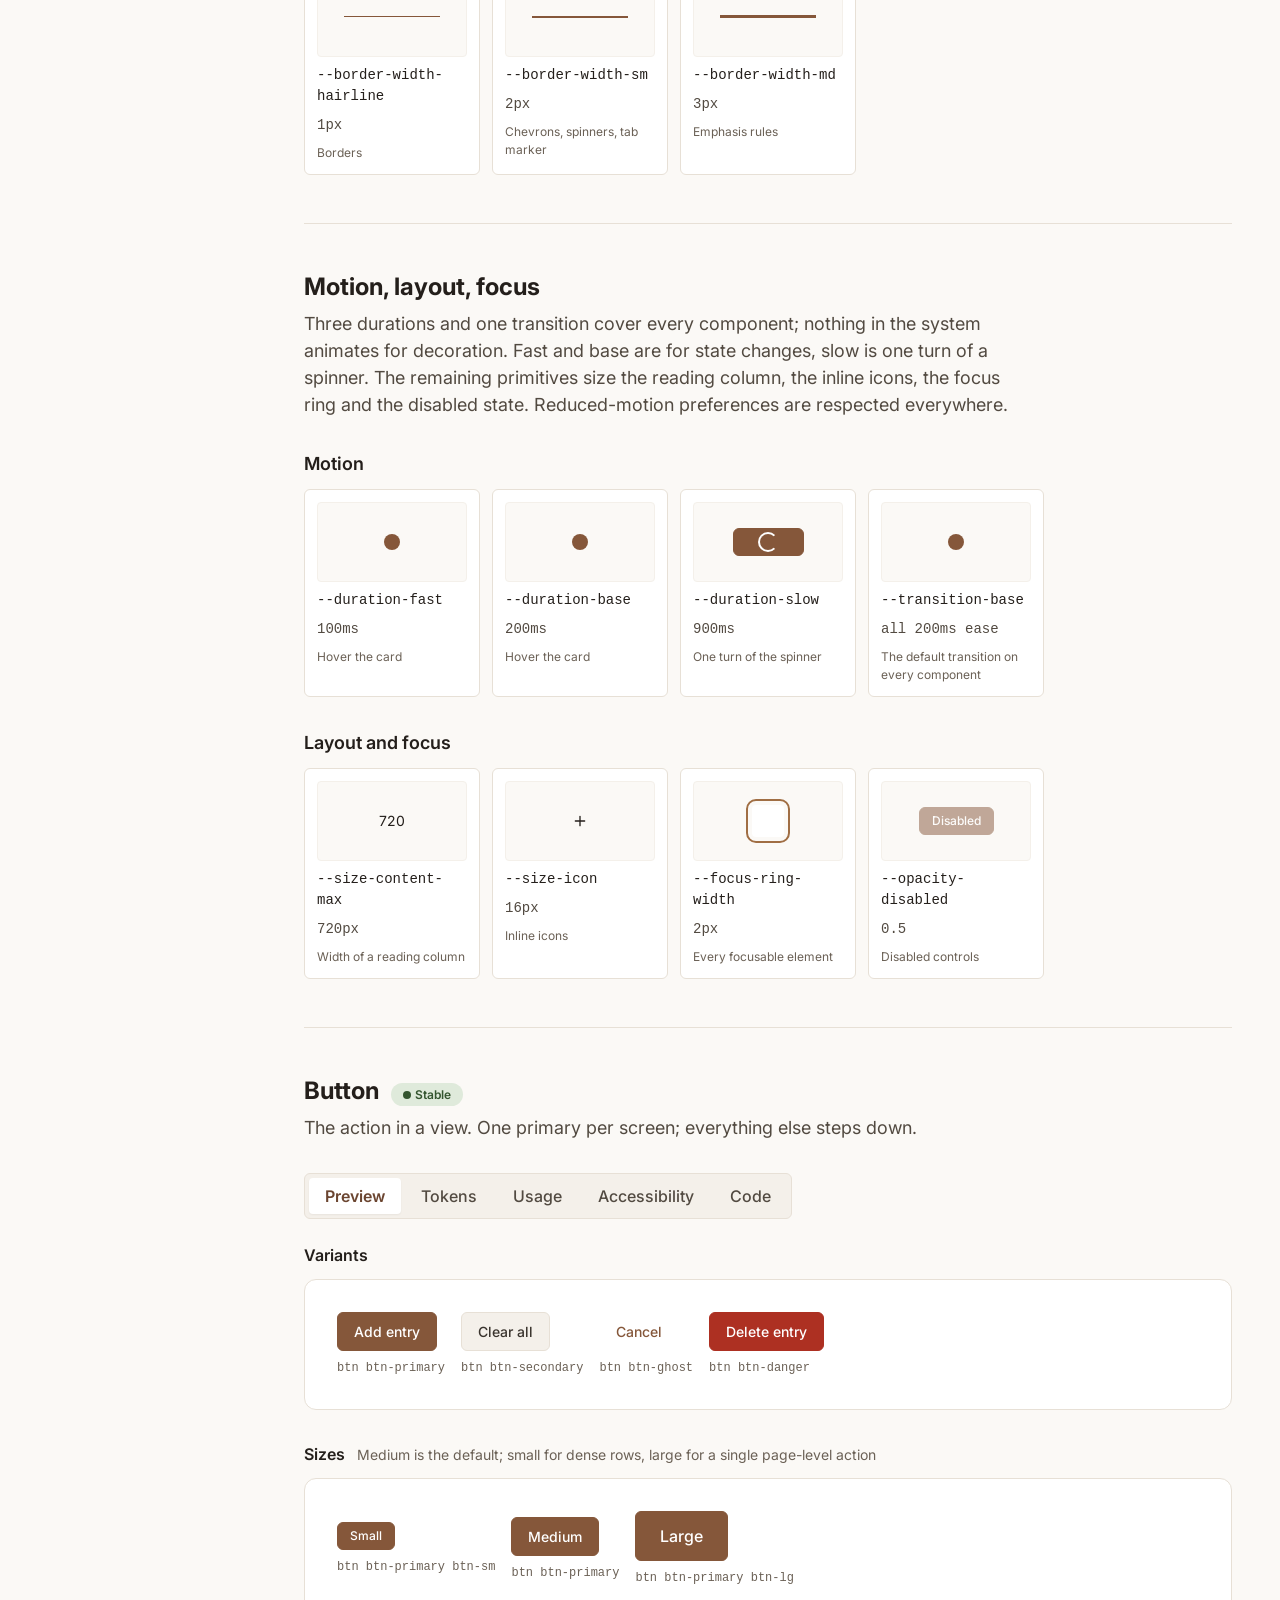
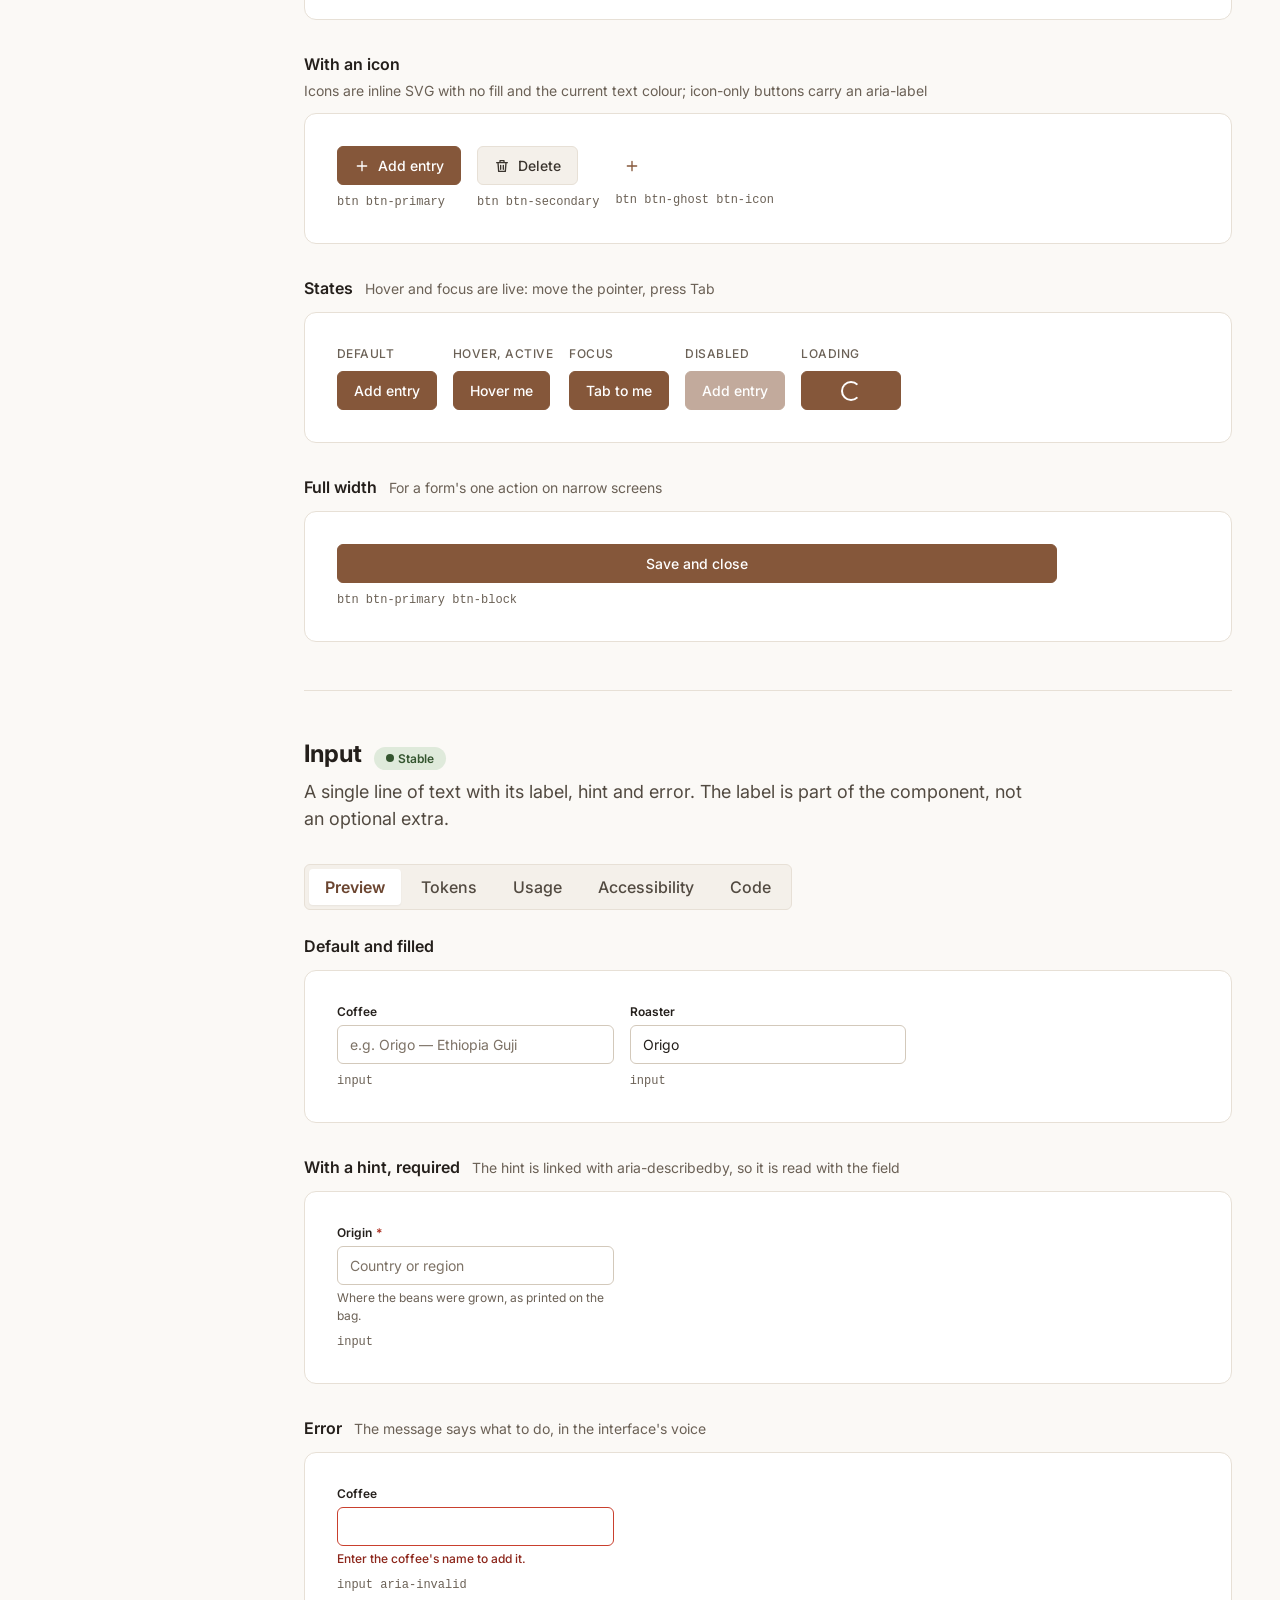
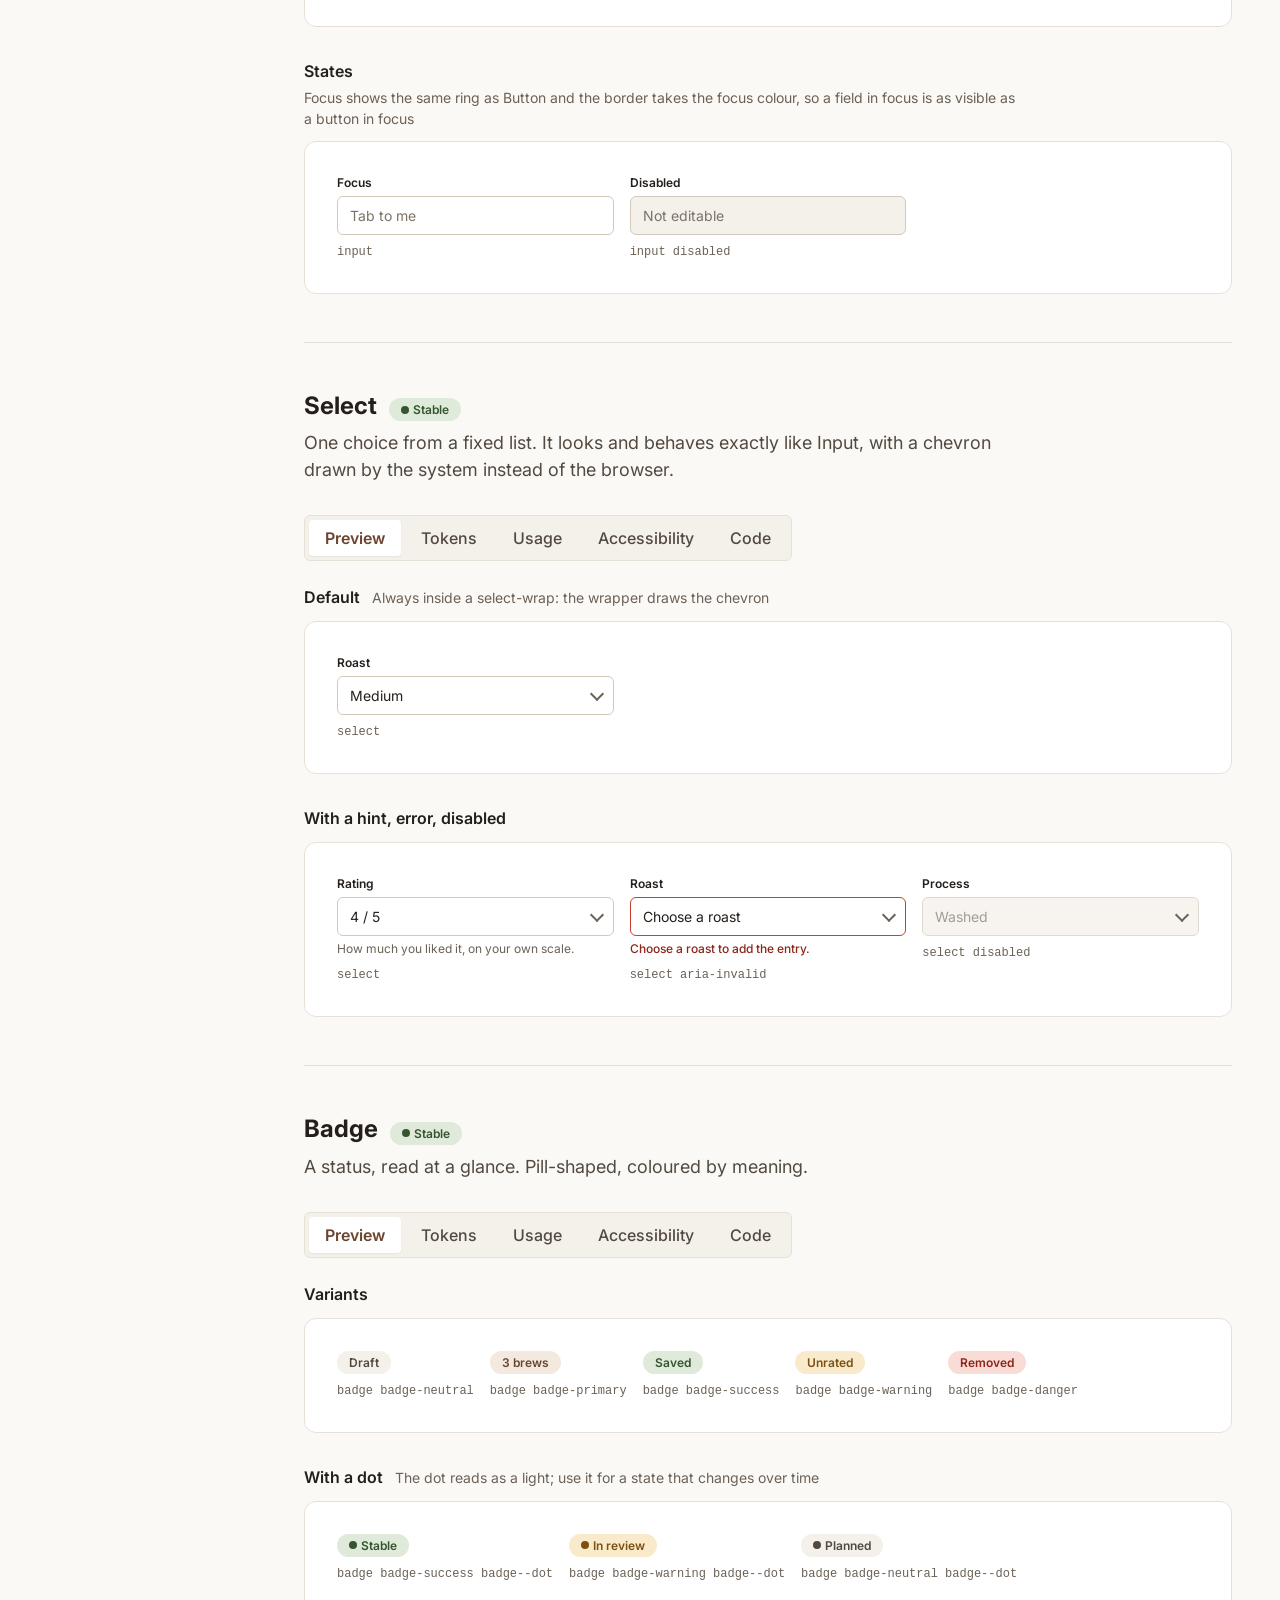
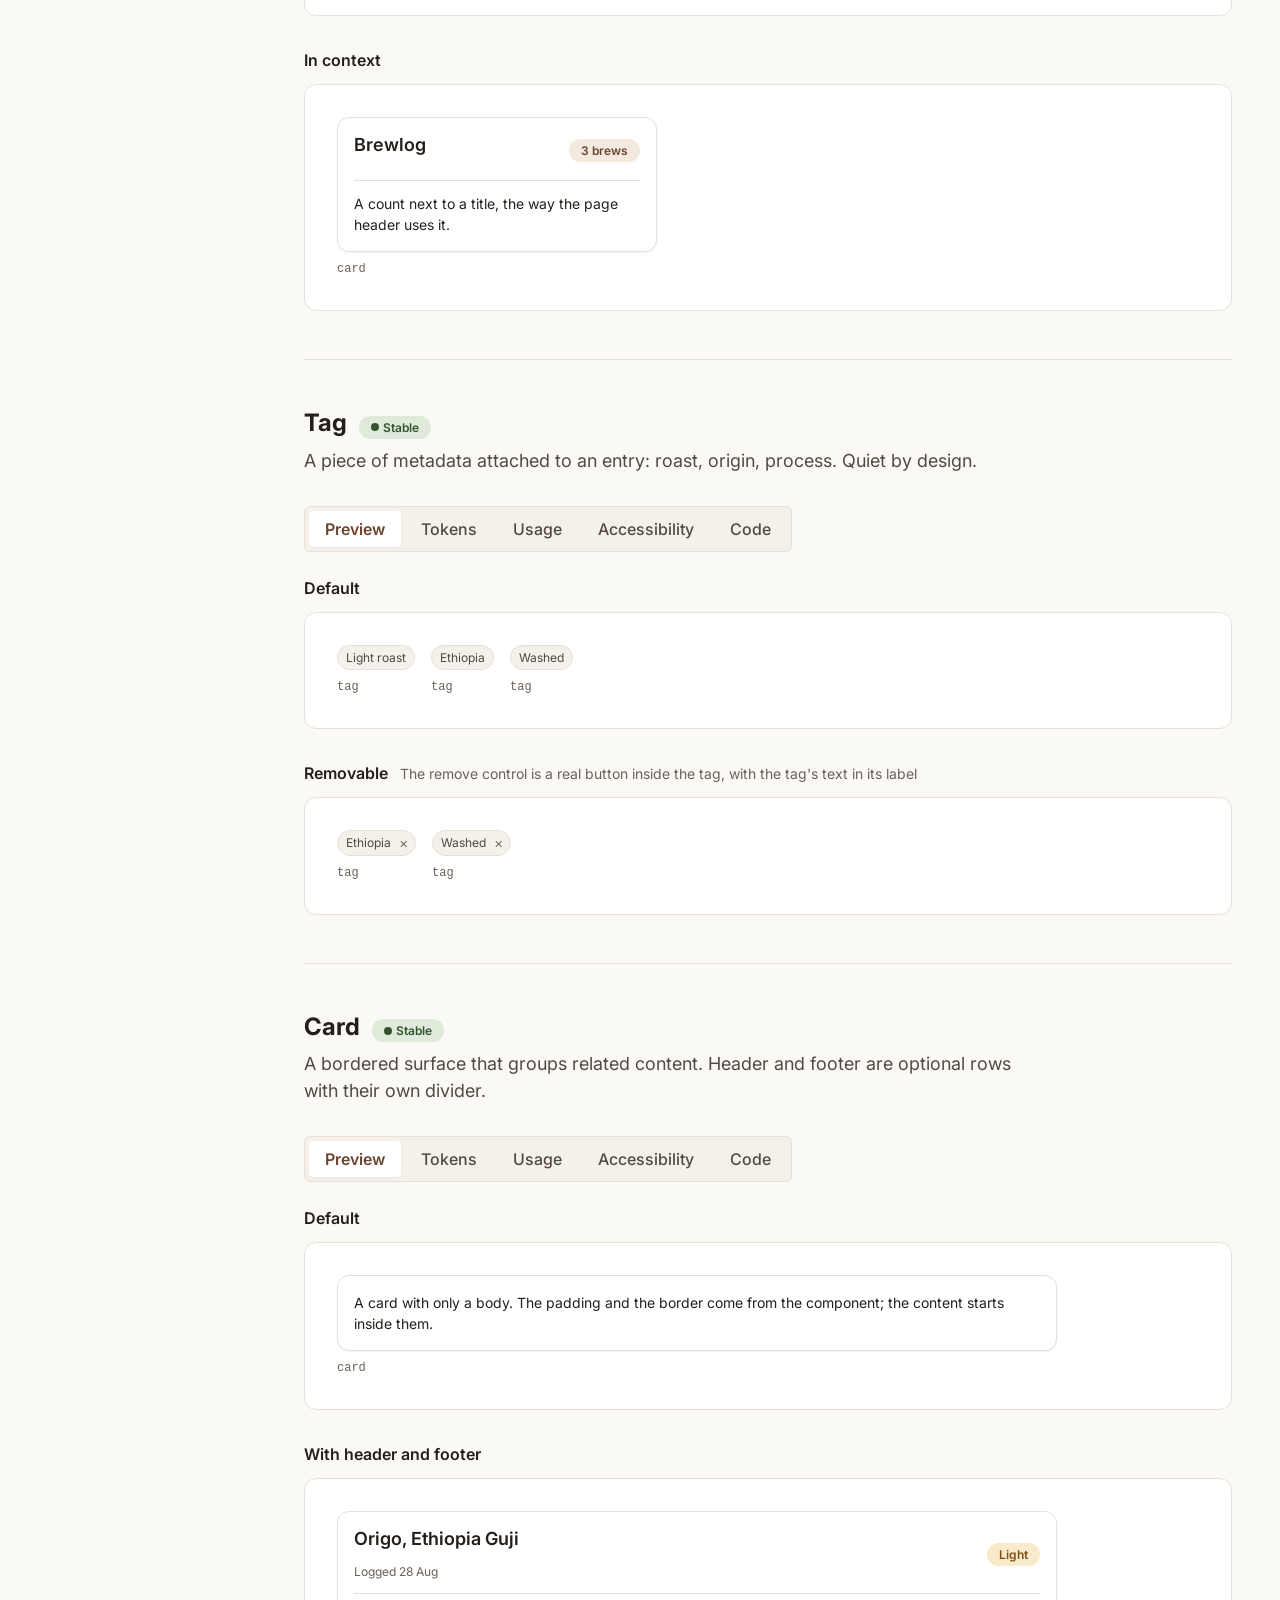
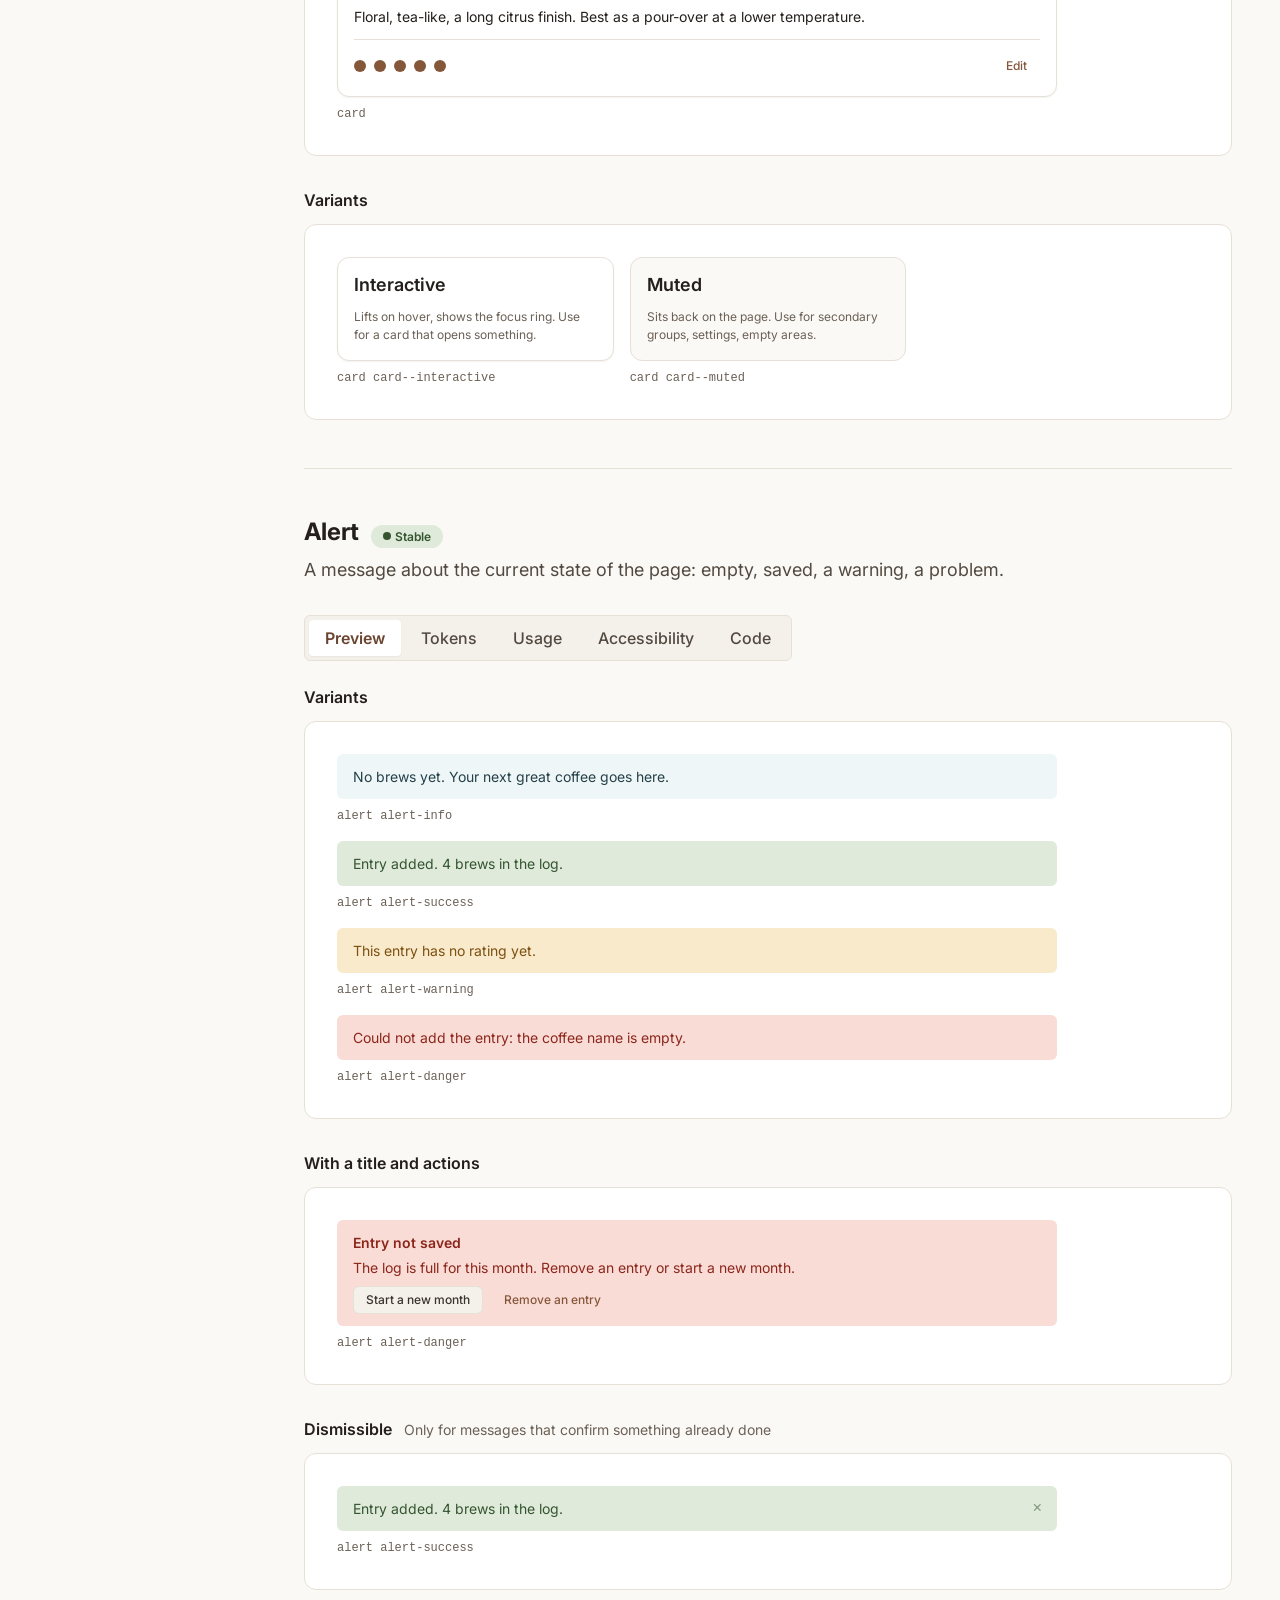
==== commit 7bca61b3: "Accent hue: steel teal, the complement of espresso, for info and links Co-Authored-By: Claude Fable " ====
--- a/product/design-system/viewer/index.html
+++ b/product/design-system/viewer/index.html
@@ -96,8 +96,9 @@
 
 <section class="v-section" id="colour">
   <div class="v-section__head"><h2>Colour</h2></div>
-  <p class="v-lede">Five hues, ten steps each, from 50 (lightest) to 900 (darkest); the neutral scale starts at white. Espresso brown is the primary, the neutrals are warm stone, and the three semantic hues are forest green, caramel and a warm red. Components never name these directly for colour; they name a component token that points here. The step numbers carry meaning: 50 to 100 are backgrounds, 500 to 600 are fills, 700 to 900 are text on light backgrounds.</p>
+  <p class="v-lede">Six hues, ten steps each, from 50 (lightest) to 900 (darkest); the neutral scale starts at white. Espresso brown is the primary; steel teal, its complement, is the accent for information and links; the neutrals are warm stone; the three semantic hues are forest green, caramel and a warm red. Components never name these directly for colour; they name a component token that points here. The step numbers carry meaning: 50 to 100 are backgrounds, 500 to 600 are fills, 700 to 900 are text on light backgrounds.</p>
   <div class="v-group"><h3>Primary</h3><div class="v-grid"><div class="v-tk v-tk--color" data-token="--color-primary-50"><div class="v-tk__preview v-tk__preview--chip" data-fill="--color-primary-50"></div><div class="v-tk__name"></div><div class="v-tk__value"></div></div><div class="v-tk v-tk--color" data-token="--color-primary-100"><div class="v-tk__preview v-tk__preview--chip" data-fill="--color-primary-100"></div><div class="v-tk__name"></div><div class="v-tk__value"></div></div><div class="v-tk v-tk--color" data-token="--color-primary-200"><div class="v-tk__preview v-tk__preview--chip" data-fill="--color-primary-200"></div><div class="v-tk__name"></div><div class="v-tk__value"></div></div><div class="v-tk v-tk--color" data-token="--color-primary-300"><div class="v-tk__preview v-tk__preview--chip" data-fill="--color-primary-300"></div><div class="v-tk__name"></div><div class="v-tk__value"></div></div><div class="v-tk v-tk--color" data-token="--color-primary-400"><div class="v-tk__preview v-tk__preview--chip" data-fill="--color-primary-400"></div><div class="v-tk__name"></div><div class="v-tk__value"></div></div><div class="v-tk v-tk--color" data-token="--color-primary-500"><div class="v-tk__preview v-tk__preview--chip" data-fill="--color-primary-500"></div><div class="v-tk__name"></div><div class="v-tk__value"></div></div><div class="v-tk v-tk--color" data-token="--color-primary-600"><div class="v-tk__preview v-tk__preview--chip" data-fill="--color-primary-600"></div><div class="v-tk__name"></div><div class="v-tk__value"></div></div><div class="v-tk v-tk--color" data-token="--color-primary-700"><div class="v-tk__preview v-tk__preview--chip" data-fill="--color-primary-700"></div><div class="v-tk__name"></div><div class="v-tk__value"></div></div><div class="v-tk v-tk--color" data-token="--color-primary-800"><div class="v-tk__preview v-tk__preview--chip" data-fill="--color-primary-800"></div><div class="v-tk__name"></div><div class="v-tk__value"></div></div><div class="v-tk v-tk--color" data-token="--color-primary-900"><div class="v-tk__preview v-tk__preview--chip" data-fill="--color-primary-900"></div><div class="v-tk__name"></div><div class="v-tk__value"></div></div></div></div>
+  <div class="v-group"><h3>Accent</h3><div class="v-grid"><div class="v-tk v-tk--color" data-token="--color-accent-50"><div class="v-tk__preview v-tk__preview--chip" data-fill="--color-accent-50"></div><div class="v-tk__name"></div><div class="v-tk__value"></div></div><div class="v-tk v-tk--color" data-token="--color-accent-100"><div class="v-tk__preview v-tk__preview--chip" data-fill="--color-accent-100"></div><div class="v-tk__name"></div><div class="v-tk__value"></div></div><div class="v-tk v-tk--color" data-token="--color-accent-200"><div class="v-tk__preview v-tk__preview--chip" data-fill="--color-accent-200"></div><div class="v-tk__name"></div><div class="v-tk__value"></div></div><div class="v-tk v-tk--color" data-token="--color-accent-300"><div class="v-tk__preview v-tk__preview--chip" data-fill="--color-accent-300"></div><div class="v-tk__name"></div><div class="v-tk__value"></div></div><div class="v-tk v-tk--color" data-token="--color-accent-400"><div class="v-tk__preview v-tk__preview--chip" data-fill="--color-accent-400"></div><div class="v-tk__name"></div><div class="v-tk__value"></div></div><div class="v-tk v-tk--color" data-token="--color-accent-500"><div class="v-tk__preview v-tk__preview--chip" data-fill="--color-accent-500"></div><div class="v-tk__name"></div><div class="v-tk__value"></div></div><div class="v-tk v-tk--color" data-token="--color-accent-600"><div class="v-tk__preview v-tk__preview--chip" data-fill="--color-accent-600"></div><div class="v-tk__name"></div><div class="v-tk__value"></div></div><div class="v-tk v-tk--color" data-token="--color-accent-700"><div class="v-tk__preview v-tk__preview--chip" data-fill="--color-accent-700"></div><div class="v-tk__name"></div><div class="v-tk__value"></div></div><div class="v-tk v-tk--color" data-token="--color-accent-800"><div class="v-tk__preview v-tk__preview--chip" data-fill="--color-accent-800"></div><div class="v-tk__name"></div><div class="v-tk__value"></div></div><div class="v-tk v-tk--color" data-token="--color-accent-900"><div class="v-tk__preview v-tk__preview--chip" data-fill="--color-accent-900"></div><div class="v-tk__name"></div><div class="v-tk__value"></div></div></div></div>
   <div class="v-group"><h3>Neutral</h3><div class="v-grid"><div class="v-tk v-tk--color" data-token="--color-white"><div class="v-tk__preview v-tk__preview--chip" data-fill="--color-white"></div><div class="v-tk__name"></div><div class="v-tk__value"></div></div><div class="v-tk v-tk--color" data-token="--color-neutral-50"><div class="v-tk__preview v-tk__preview--chip" data-fill="--color-neutral-50"></div><div class="v-tk__name"></div><div class="v-tk__value"></div></div><div class="v-tk v-tk--color" data-token="--color-neutral-100"><div class="v-tk__preview v-tk__preview--chip" data-fill="--color-neutral-100"></div><div class="v-tk__name"></div><div class="v-tk__value"></div></div><div class="v-tk v-tk--color" data-token="--color-neutral-200"><div class="v-tk__preview v-tk__preview--chip" data-fill="--color-neutral-200"></div><div class="v-tk__name"></div><div class="v-tk__value"></div></div><div class="v-tk v-tk--color" data-token="--color-neutral-300"><div class="v-tk__preview v-tk__preview--chip" data-fill="--color-neutral-300"></div><div class="v-tk__name"></div><div class="v-tk__value"></div></div><div class="v-tk v-tk--color" data-token="--color-neutral-500"><div class="v-tk__preview v-tk__preview--chip" data-fill="--color-neutral-500"></div><div class="v-tk__name"></div><div class="v-tk__value"></div></div><div class="v-tk v-tk--color" data-token="--color-neutral-600"><div class="v-tk__preview v-tk__preview--chip" data-fill="--color-neutral-600"></div><div class="v-tk__name"></div><div class="v-tk__value"></div></div><div class="v-tk v-tk--color" data-token="--color-neutral-700"><div class="v-tk__preview v-tk__preview--chip" data-fill="--color-neutral-700"></div><div class="v-tk__name"></div><div class="v-tk__value"></div></div><div class="v-tk v-tk--color" data-token="--color-neutral-800"><div class="v-tk__preview v-tk__preview--chip" data-fill="--color-neutral-800"></div><div class="v-tk__name"></div><div class="v-tk__value"></div></div><div class="v-tk v-tk--color" data-token="--color-neutral-900"><div class="v-tk__preview v-tk__preview--chip" data-fill="--color-neutral-900"></div><div class="v-tk__name"></div><div class="v-tk__value"></div></div></div></div>
   <div class="v-group"><h3>Success</h3><div class="v-grid"><div class="v-tk v-tk--color" data-token="--color-success-50"><div class="v-tk__preview v-tk__preview--chip" data-fill="--color-success-50"></div><div class="v-tk__name"></div><div class="v-tk__value"></div></div><div class="v-tk v-tk--color" data-token="--color-success-100"><div class="v-tk__preview v-tk__preview--chip" data-fill="--color-success-100"></div><div class="v-tk__name"></div><div class="v-tk__value"></div></div><div class="v-tk v-tk--color" data-token="--color-success-200"><div class="v-tk__preview v-tk__preview--chip" data-fill="--color-success-200"></div><div class="v-tk__name"></div><div class="v-tk__value"></div></div><div class="v-tk v-tk--color" data-token="--color-success-300"><div class="v-tk__preview v-tk__preview--chip" data-fill="--color-success-300"></div><div class="v-tk__name"></div><div class="v-tk__value"></div></div><div class="v-tk v-tk--color" data-token="--color-success-400"><div class="v-tk__preview v-tk__preview--chip" data-fill="--color-success-400"></div><div class="v-tk__name"></div><div class="v-tk__value"></div></div><div class="v-tk v-tk--color" data-token="--color-success-500"><div class="v-tk__preview v-tk__preview--chip" data-fill="--color-success-500"></div><div class="v-tk__name"></div><div class="v-tk__value"></div></div><div class="v-tk v-tk--color" data-token="--color-success-600"><div class="v-tk__preview v-tk__preview--chip" data-fill="--color-success-600"></div><div class="v-tk__name"></div><div class="v-tk__value"></div></div><div class="v-tk v-tk--color" data-token="--color-success-700"><div class="v-tk__preview v-tk__preview--chip" data-fill="--color-success-700"></div><div class="v-tk__name"></div><div class="v-tk__value"></div></div><div class="v-tk v-tk--color" data-token="--color-success-800"><div class="v-tk__preview v-tk__preview--chip" data-fill="--color-success-800"></div><div class="v-tk__name"></div><div class="v-tk__value"></div></div><div class="v-tk v-tk--color" data-token="--color-success-900"><div class="v-tk__preview v-tk__preview--chip" data-fill="--color-success-900"></div><div class="v-tk__name"></div><div class="v-tk__value"></div></div></div></div>
   <div class="v-group"><h3>Warning</h3><div class="v-grid"><div class="v-tk v-tk--color" data-token="--color-warning-50"><div class="v-tk__preview v-tk__preview--chip" data-fill="--color-warning-50"></div><div class="v-tk__name"></div><div class="v-tk__value"></div></div><div class="v-tk v-tk--color" data-token="--color-warning-100"><div class="v-tk__preview v-tk__preview--chip" data-fill="--color-warning-100"></div><div class="v-tk__name"></div><div class="v-tk__value"></div></div><div class="v-tk v-tk--color" data-token="--color-warning-200"><div class="v-tk__preview v-tk__preview--chip" data-fill="--color-warning-200"></div><div class="v-tk__name"></div><div class="v-tk__value"></div></div><div class="v-tk v-tk--color" data-token="--color-warning-300"><div class="v-tk__preview v-tk__preview--chip" data-fill="--color-warning-300"></div><div class="v-tk__name"></div><div class="v-tk__value"></div></div><div class="v-tk v-tk--color" data-token="--color-warning-400"><div class="v-tk__preview v-tk__preview--chip" data-fill="--color-warning-400"></div><div class="v-tk__name"></div><div class="v-tk__value"></div></div><div class="v-tk v-tk--color" data-token="--color-warning-500"><div class="v-tk__preview v-tk__preview--chip" data-fill="--color-warning-500"></div><div class="v-tk__name"></div><div class="v-tk__value"></div></div><div class="v-tk v-tk--color" data-token="--color-warning-600"><div class="v-tk__preview v-tk__preview--chip" data-fill="--color-warning-600"></div><div class="v-tk__name"></div><div class="v-tk__value"></div></div><div class="v-tk v-tk--color" data-token="--color-warning-700"><div class="v-tk__preview v-tk__preview--chip" data-fill="--color-warning-700"></div><div class="v-tk__name"></div><div class="v-tk__value"></div></div><div class="v-tk v-tk--color" data-token="--color-warning-800"><div class="v-tk__preview v-tk__preview--chip" data-fill="--color-warning-800"></div><div class="v-tk__name"></div><div class="v-tk__value"></div></div><div class="v-tk v-tk--color" data-token="--color-warning-900"><div class="v-tk__preview v-tk__preview--chip" data-fill="--color-warning-900"></div><div class="v-tk__name"></div><div class="v-tk__value"></div></div></div></div>
@@ -550,8 +551,8 @@
 <tr data-token="--alert-radius" data-from="--radius-md"></tr>
 <tr data-token="--alert-close-bg-hover" data-from="--color-neutral-900"></tr>
 <tr class="v-group-row"><td colspan="4">Variants</td></tr>
-<tr data-token="--alert-info-bg" data-from="--color-primary-50"></tr>
-<tr data-token="--alert-info-text" data-from="--color-primary-800"></tr>
+<tr data-token="--alert-info-bg" data-from="--color-accent-50"></tr>
+<tr data-token="--alert-info-text" data-from="--color-accent-800"></tr>
 <tr data-token="--alert-success-bg" data-from="--color-success-100"></tr>
 <tr data-token="--alert-success-text" data-from="--color-success-700"></tr>
 <tr data-token="--alert-warning-bg" data-from="--color-warning-100"></tr>
@@ -681,7 +682,7 @@
     <tr data-fg="--color-neutral-900" data-bg="--color-neutral-50"><td>Body text on page</td><td class="v-pair-fg"></td><td class="v-pair-bg"></td><td class="v-pair-ratio"></td></tr>
     <tr data-fg="--color-neutral-700" data-bg="--color-neutral-50"><td>Secondary text on page</td><td class="v-pair-fg"></td><td class="v-pair-bg"></td><td class="v-pair-ratio"></td></tr>
     <tr data-fg="--color-neutral-600" data-bg="--color-white"><td>Muted text on white</td><td class="v-pair-fg"></td><td class="v-pair-bg"></td><td class="v-pair-ratio"></td></tr>
-    <tr data-fg="--color-primary-700" data-bg="--color-neutral-50"><td>Links on page</td><td class="v-pair-fg"></td><td class="v-pair-bg"></td><td class="v-pair-ratio"></td></tr>
+    <tr data-fg="--color-accent-700" data-bg="--color-neutral-50"><td>Links on page</td><td class="v-pair-fg"></td><td class="v-pair-bg"></td><td class="v-pair-ratio"></td></tr>
     <tr data-fg="--color-primary-500" data-bg="--color-white"><td>Focus ring on white (3 to 1 applies)</td><td class="v-pair-fg"></td><td class="v-pair-bg"></td><td class="v-pair-ratio"></td></tr>
   </tbody></table>
 </section>
@@ -690,7 +691,7 @@
   <div class="v-section__head"><h2>Changelog</h2></div>
   <p class="v-lede">What changed in the system and when. A token or component change is a version; the date is the one in the files.</p>
   <table class="v-table"><thead><tr><th>Version</th><th>Date</th><th>Change</th></tr></thead><tbody>
-    <tr><td>1.2</td><td>8 Oct 2026</td><td>Coffee palette: espresso primary, warm stone neutrals, forest green, caramel and a warm red, every text pair still at AA. Inputs and selects get the shared focus ring. Entry rows keep the rating in place when a name wraps; dates read day first; roast labels capitalised; page greys raised one step for legibility. Coffee mark next to the name. Spinner slowed to one turn per slow duration.</td></tr>
+    <tr><td>1.2</td><td>8 Oct 2026</td><td>Coffee palette: espresso primary, warm stone neutrals, forest green, caramel and a warm red, every text pair still at AA. Inputs and selects get the shared focus ring. Entry rows keep the rating in place when a name wraps; dates read day first; roast labels capitalised; page greys raised one step for legibility. Coffee mark next to the name. Spinner slowed to one turn per slow duration. Accent hue added, steel teal, the complement of espresso: info alerts and links use it.</td></tr>
     <tr><td>1.1</td><td>8 Oct 2026</td><td>Full ten-step colour scales for all five hues; neutral runs from white through nine greys. Button sizes, hover, active, disabled and loading states, icon slot, full width. Field with hint, error and required marker. Select in a wrapper with its own chevron, matching Input. Badge dot. Tag remove. Card header, body, footer, muted and interactive. Alert title, actions and dismiss. Rating large and label. Danger button moved to the 600 step for contrast. This viewer.</td></tr>
     <tr><td>1.0</td><td>31 Aug 2026</td><td>Three token layers. Button, Input, Select, Badge, Tag, Card, Alert, Rating. The no-literal rule and the check that enforces it.</td></tr>
     <tr><td>Planned</td><td></td><td>Segmented control, from its story.</td></tr>
--- a/product/design-system/tokens.css
+++ b/product/design-system/tokens.css
@@ -19,6 +19,19 @@
   --color-primary-700: #6b4530;
   --color-primary-800: #553826;
   --color-primary-900: #3d2a1e;
+
+  /* COLOR — ACCENT (steel teal, the complement of espresso). Information and
+     links, so "brand" and "info" never share a colour. */
+  --color-accent-50:  #eff6f7;
+  --color-accent-100: #d8e9ec;
+  --color-accent-200: #b5d4da;
+  --color-accent-300: #86b6c0;
+  --color-accent-400: #5a95a3;
+  --color-accent-500: #3e7786;
+  --color-accent-600: #33616e;
+  --color-accent-700: #2b4f5a;
+  --color-accent-800: #244049;
+  --color-accent-900: #1b3038;
 
   /* COLOR — NEUTRAL (warm stone). White plus nine greys: ten steps in all. */
   --color-white:       #ffffff;
@@ -123,6 +136,6 @@
   /* LAYOUT */
   --size-content-max: 720px;
   --size-icon: 16px;
-  --focus-ring-width: 3px;
+  --focus-ring-width: 2px;   /* colour stays at 3:1 on the page; weight is the quiet lever */
 
 }
--- a/product/design-system/component-tokens.css
+++ b/product/design-system/component-tokens.css
@@ -122,8 +122,8 @@
   --alert-radius: var(--radius-md);
   --alert-close-bg-hover: var(--color-neutral-900);
 
-  --alert-info-bg:      var(--color-primary-50);
-  --alert-info-text:    var(--color-primary-800);
+  --alert-info-bg:      var(--color-accent-50);
+  --alert-info-text:    var(--color-accent-800);
   --alert-success-bg:   var(--color-success-100);
   --alert-success-text: var(--color-success-700);
   --alert-warning-bg:   var(--color-warning-100);
--- a/product/design-system/viewer/viewer.css
+++ b/product/design-system/viewer/viewer.css
@@ -19,7 +19,7 @@
   line-height: var(--line-height-base);
 }
 
-a { color: var(--color-primary-700); }
+a { color: var(--color-accent-700); }
 a:focus-visible, button:focus-visible {
   outline: var(--focus-ring-width) solid var(--color-primary-500);
   outline-offset: var(--space-1);
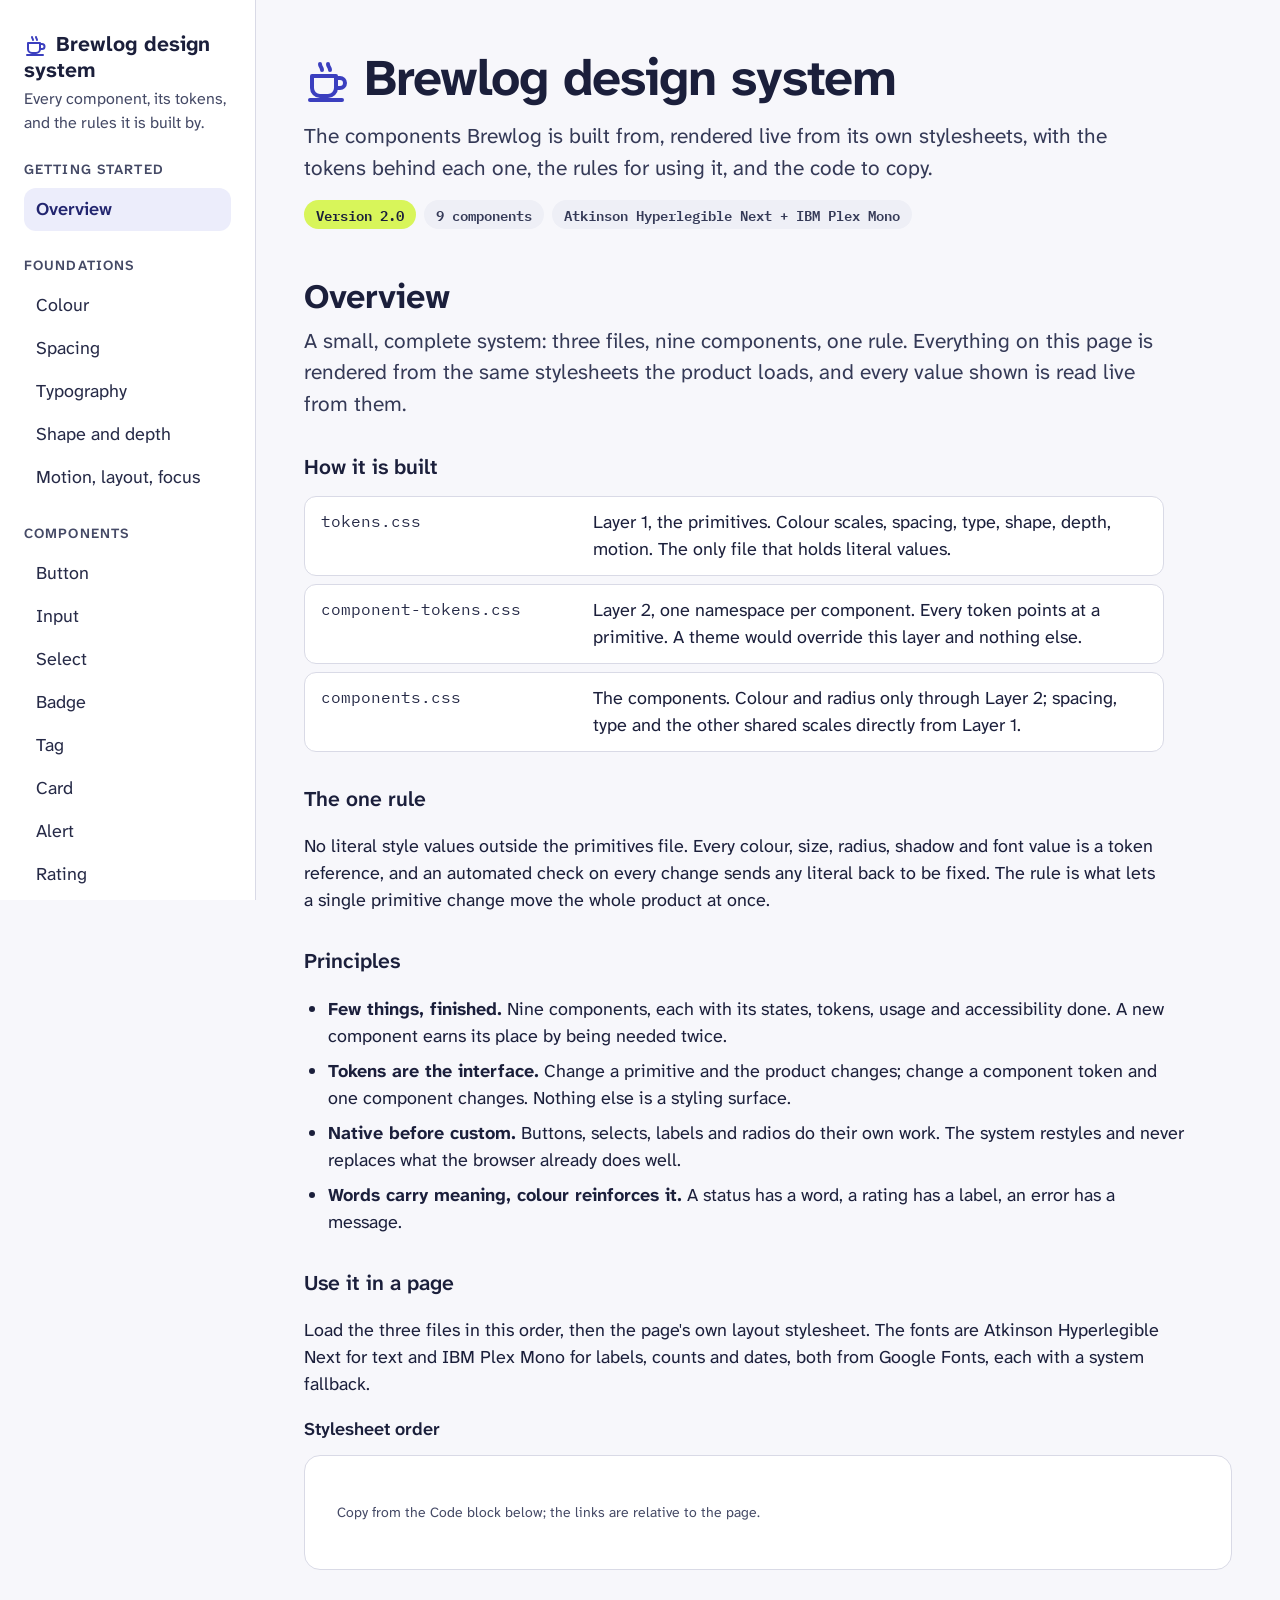
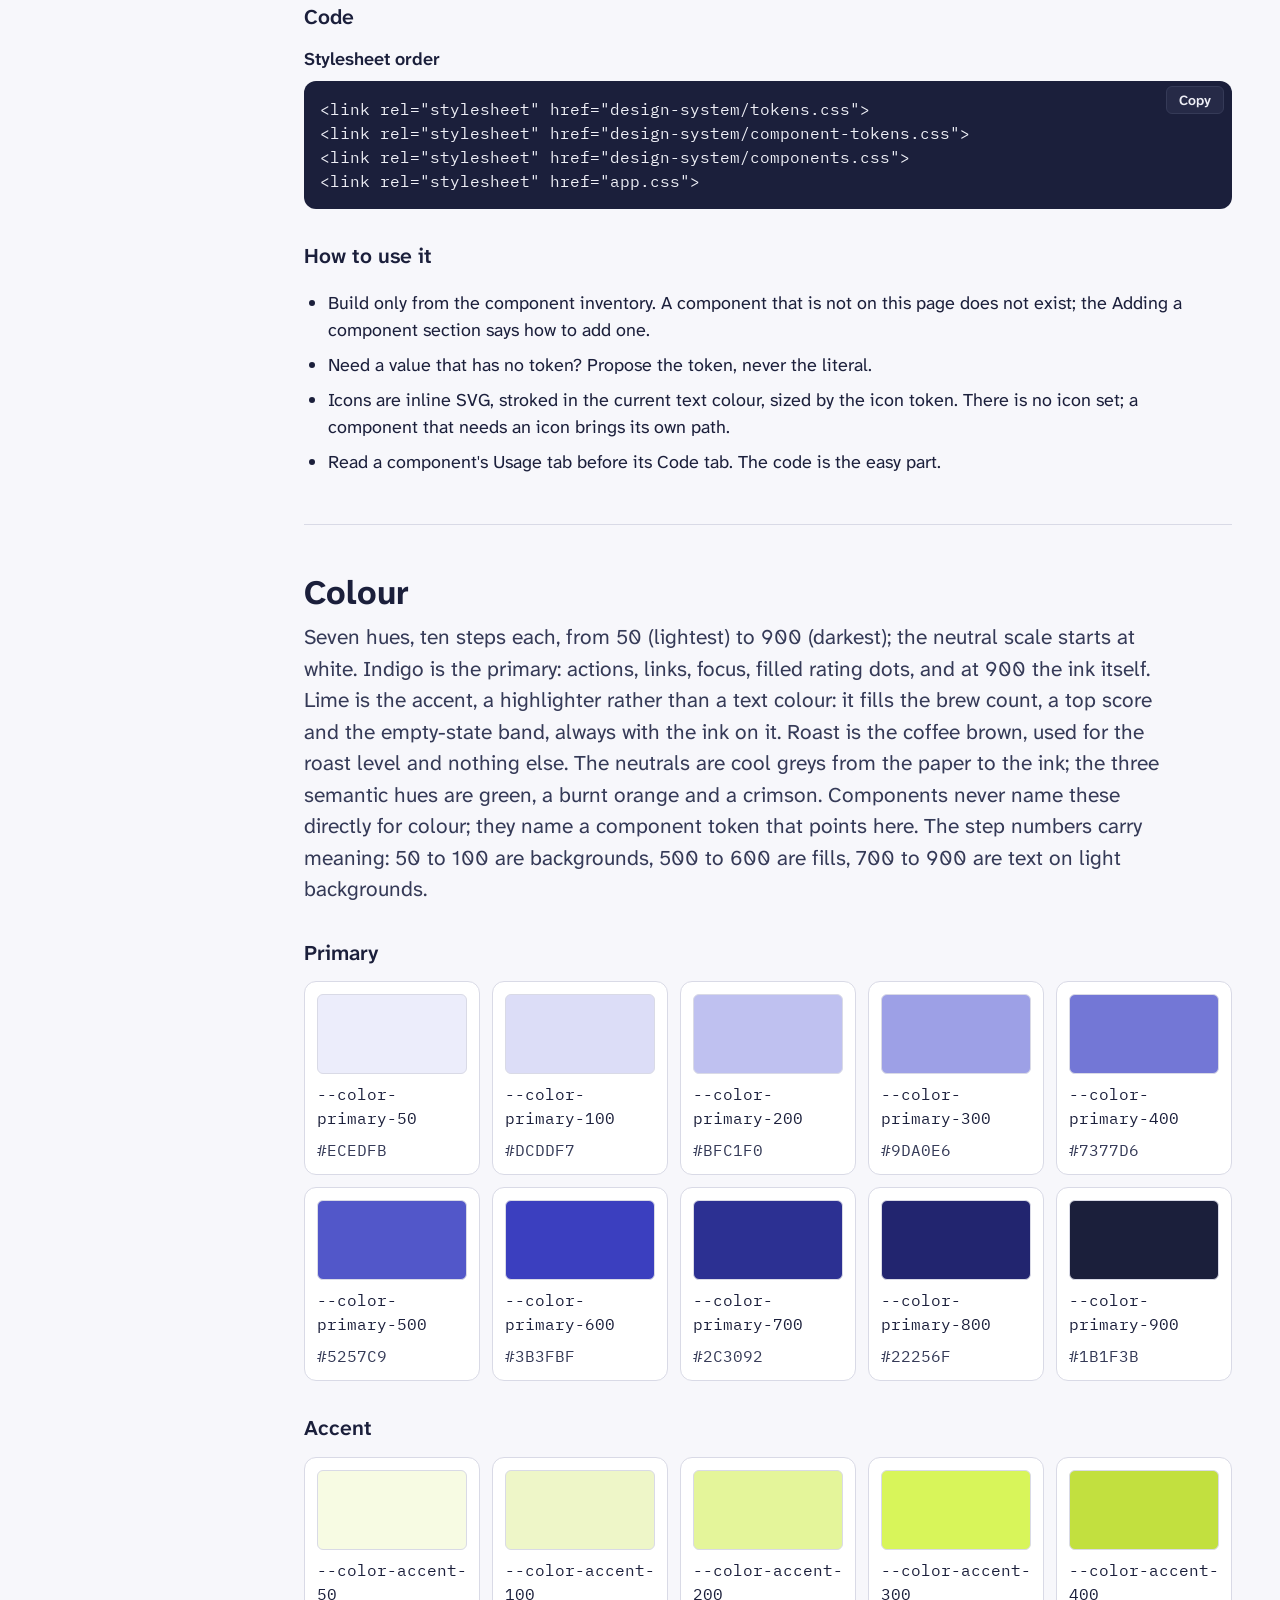
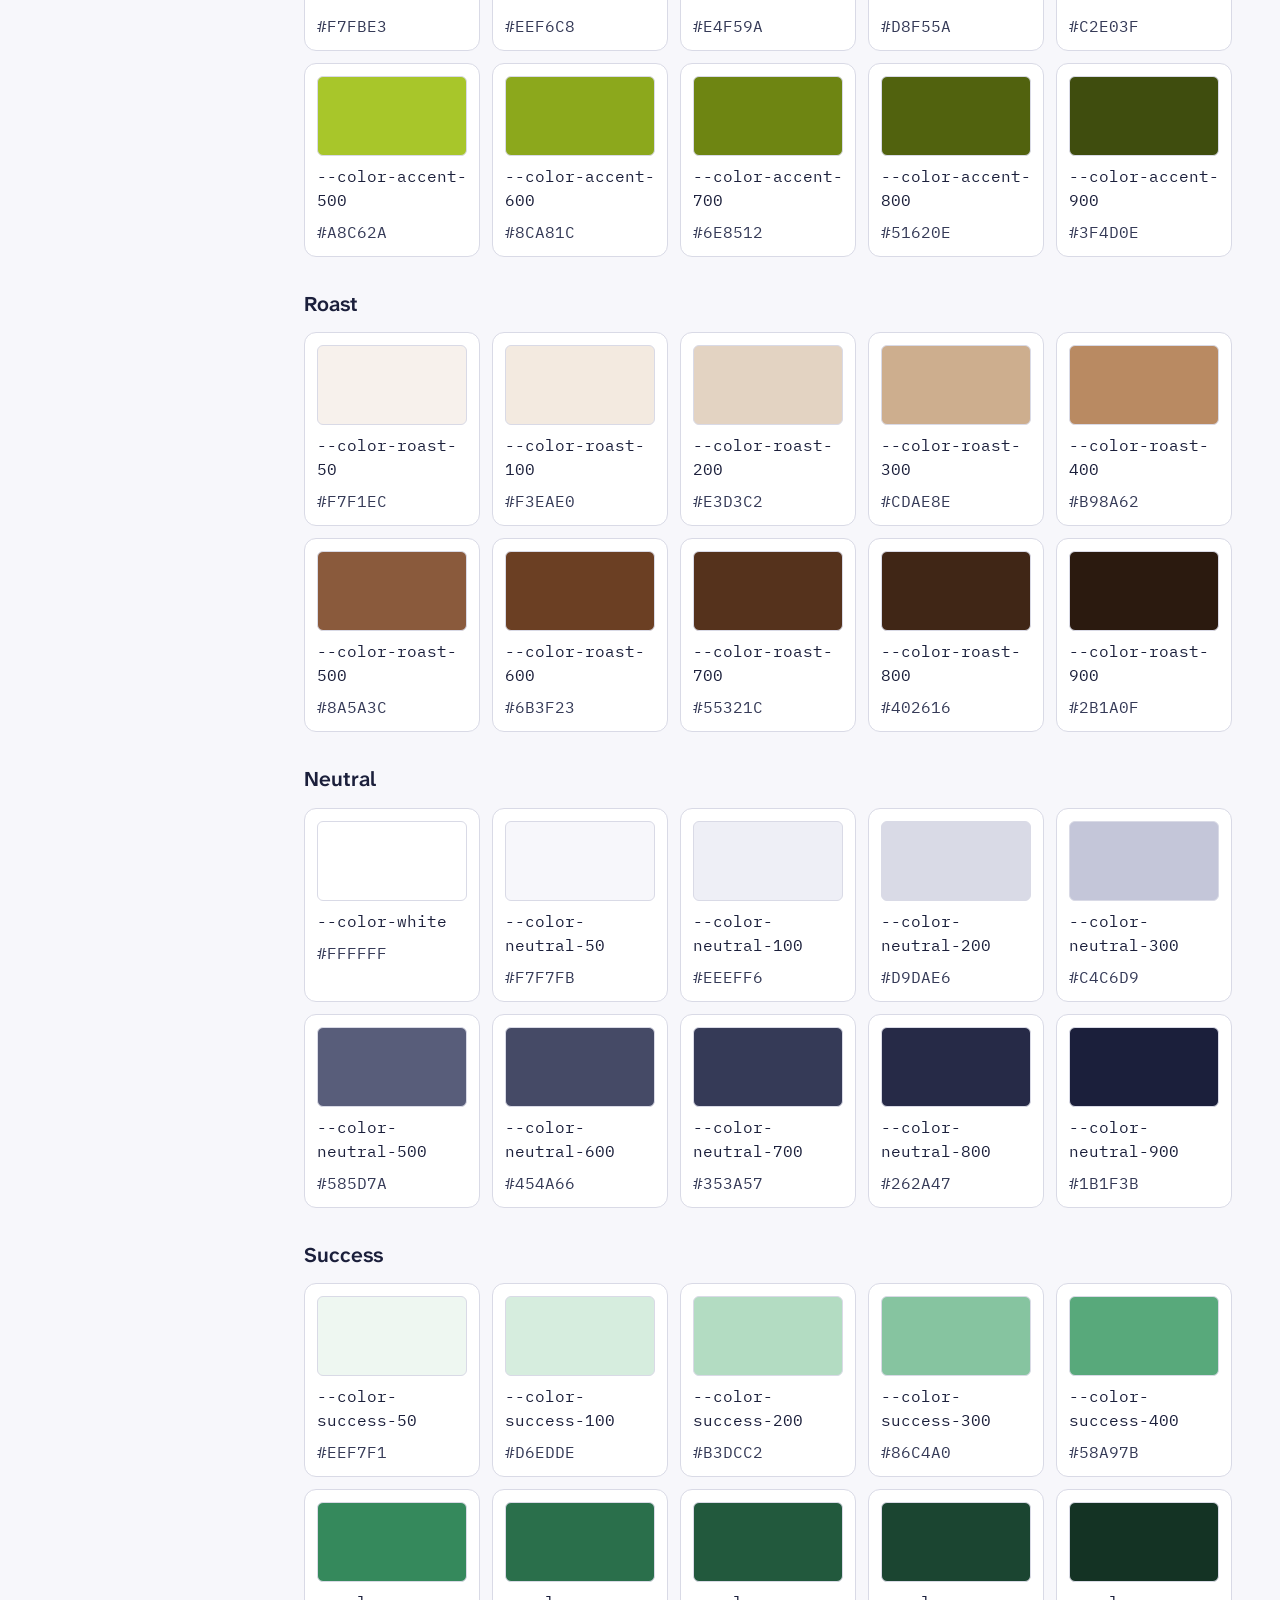
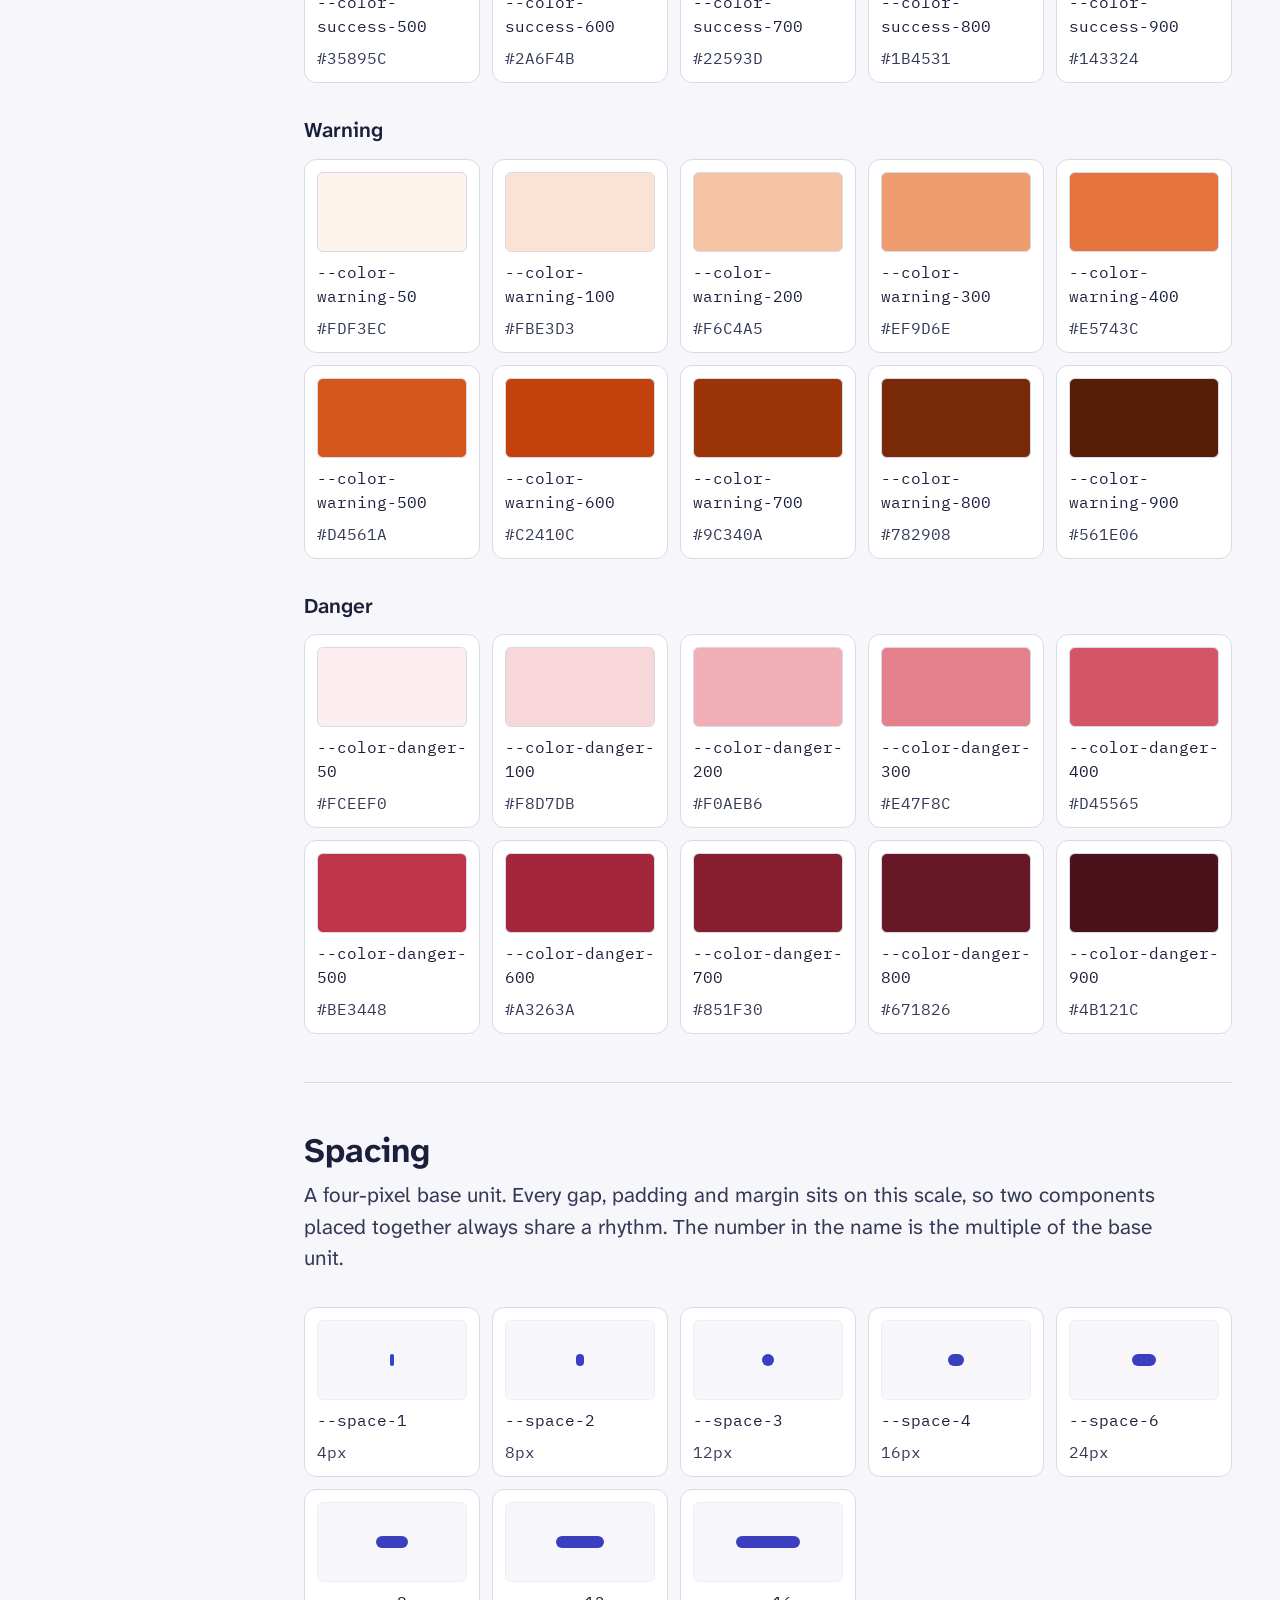
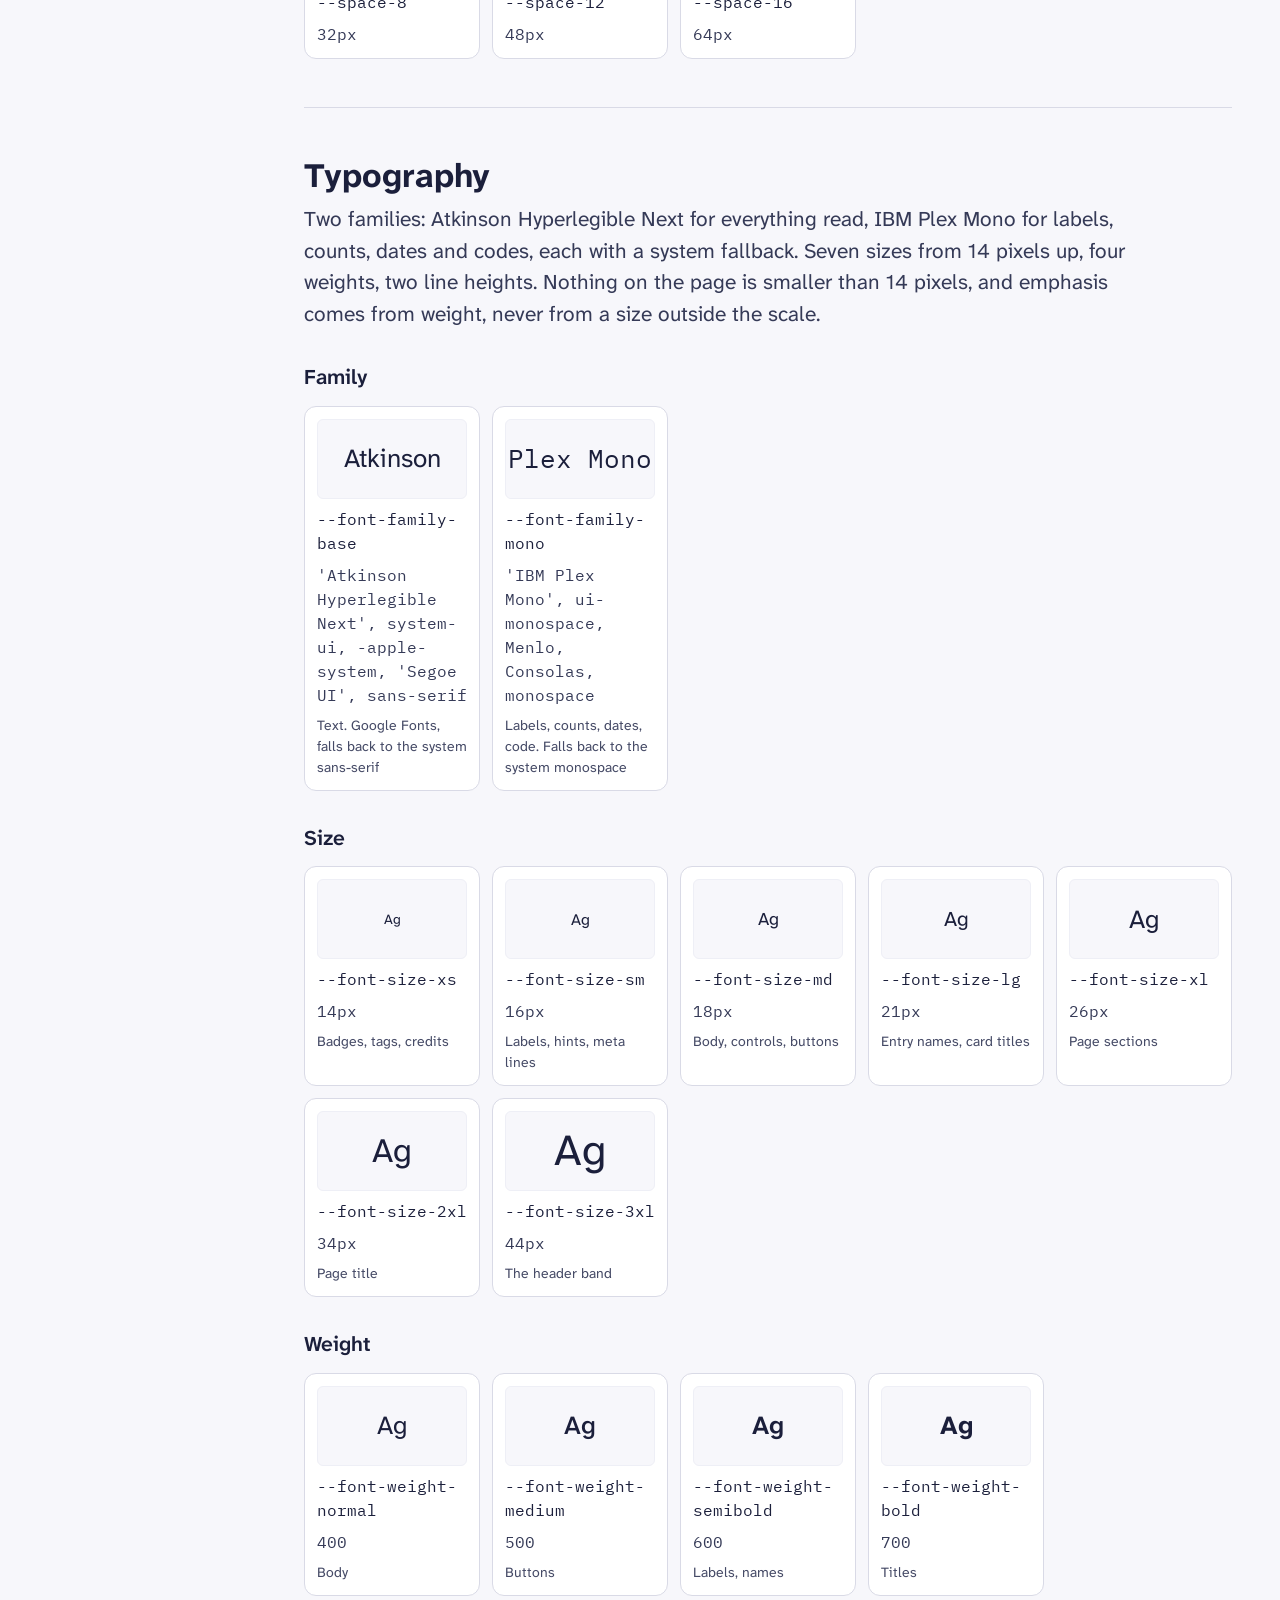
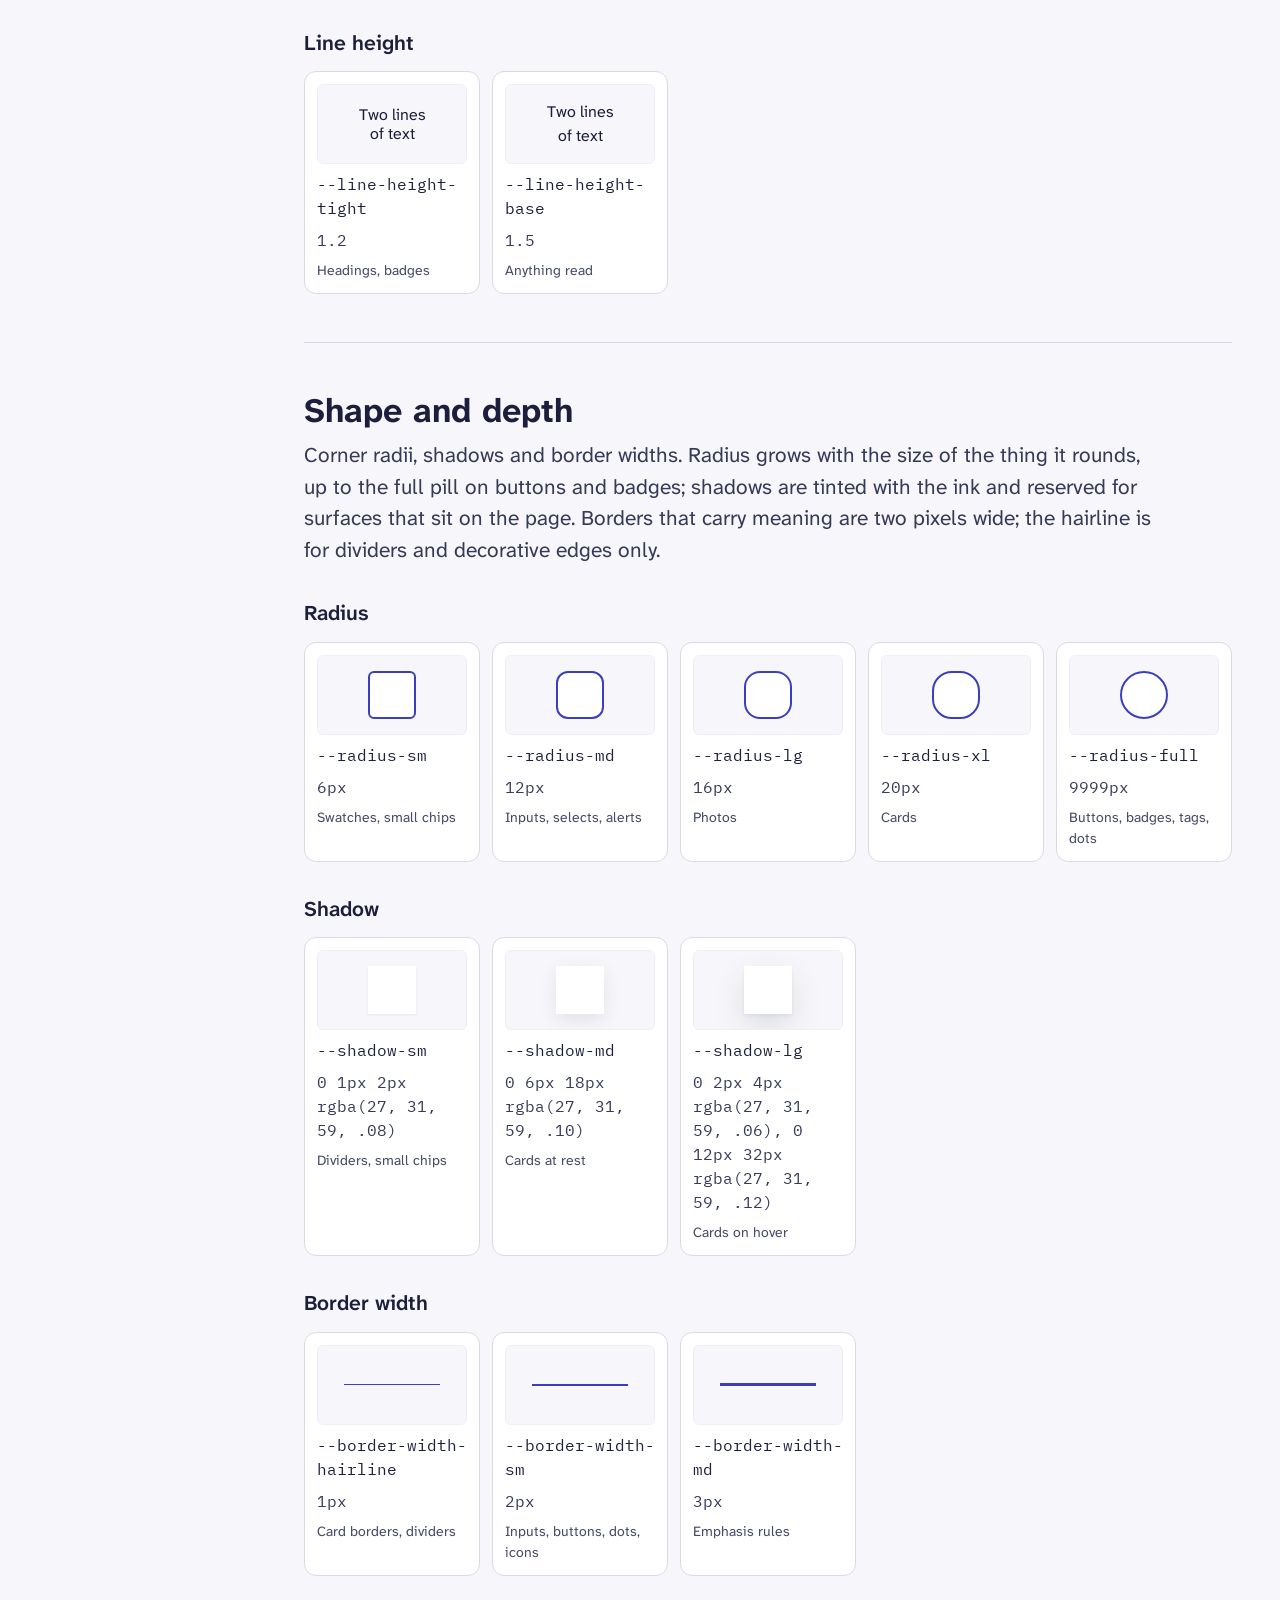
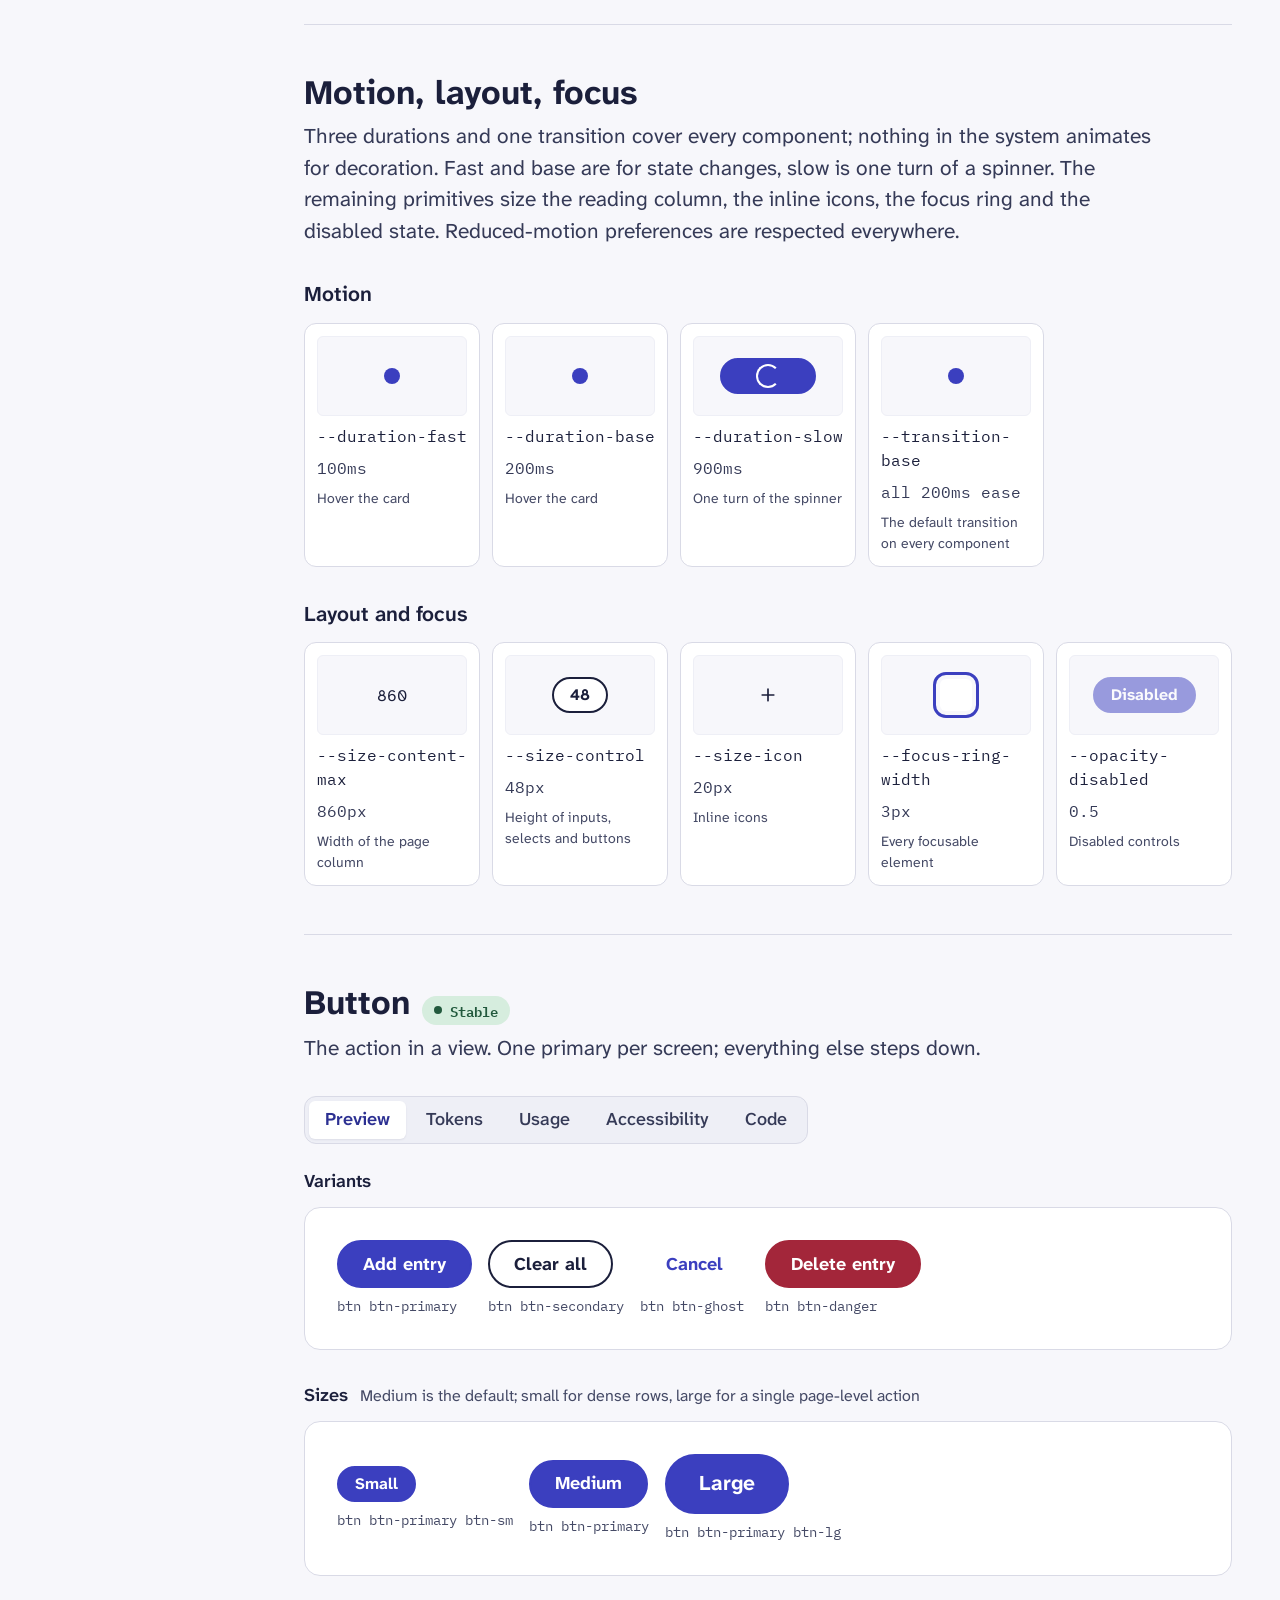
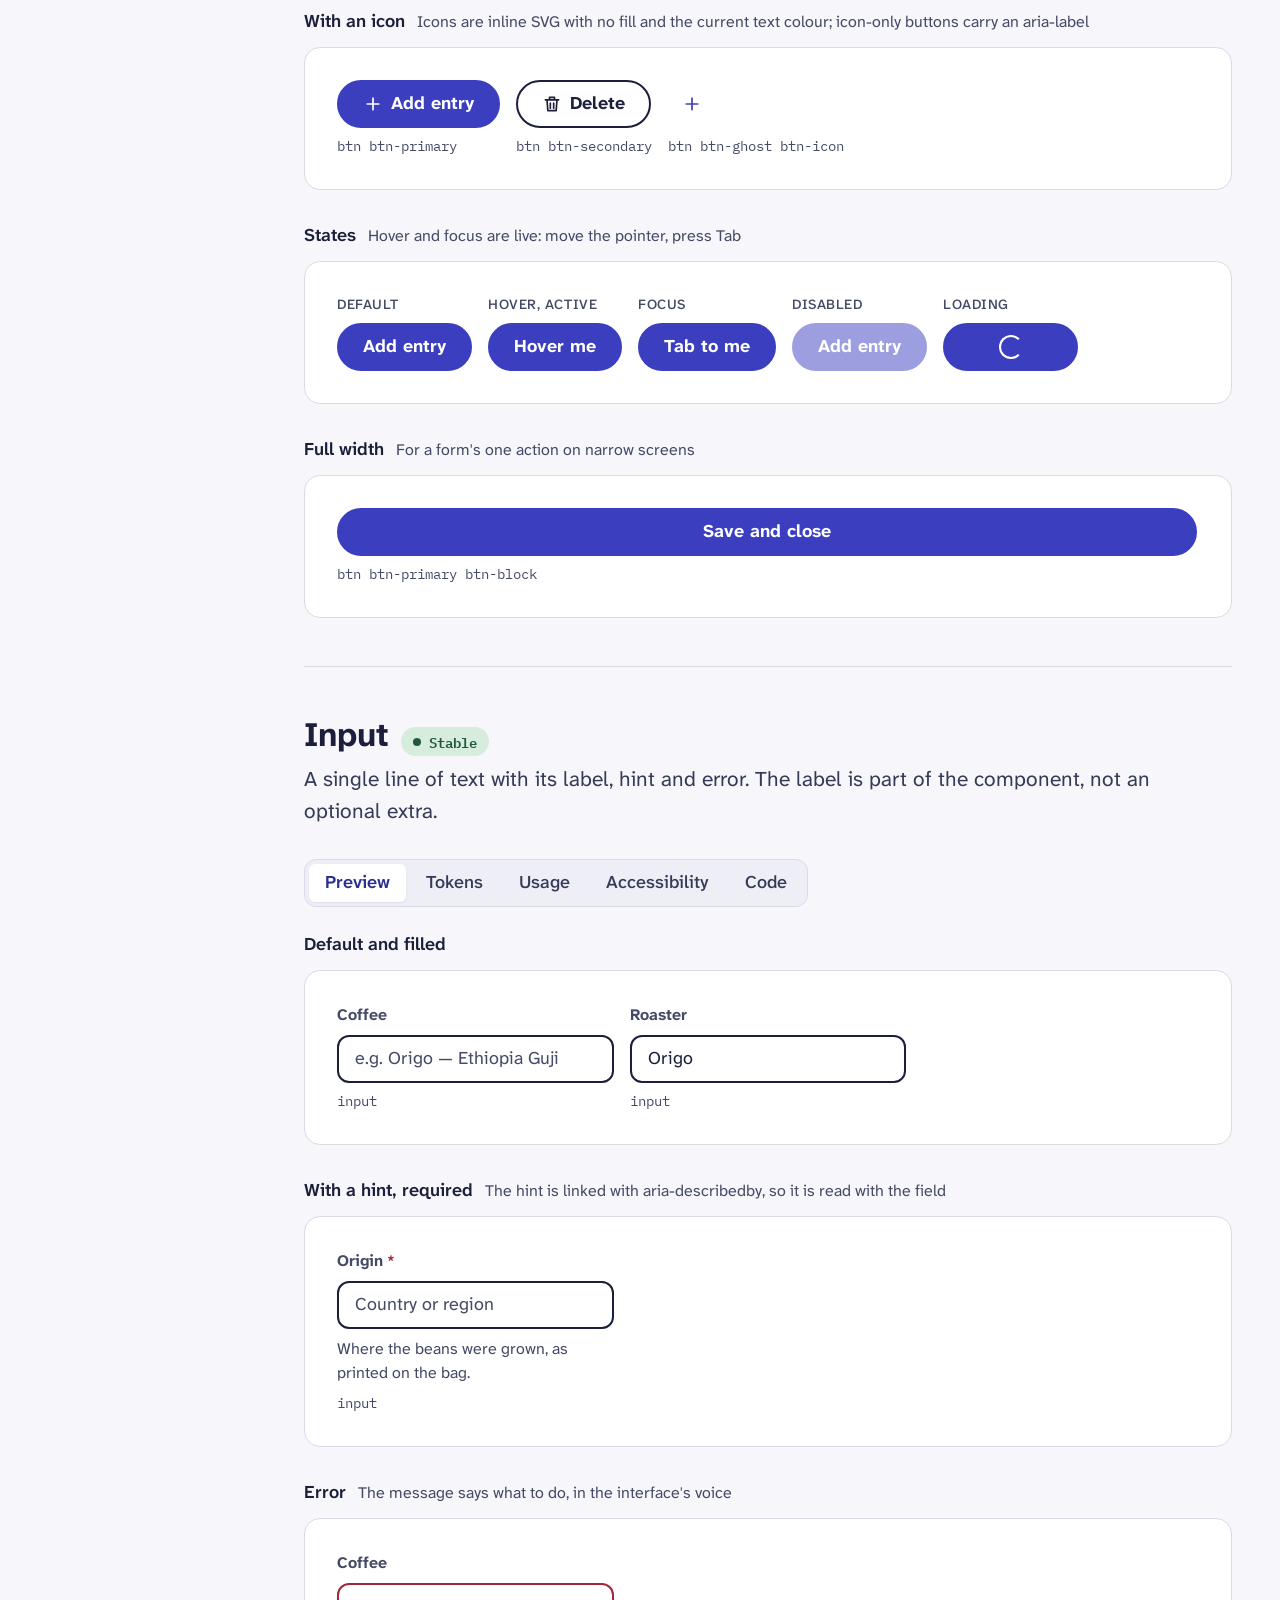
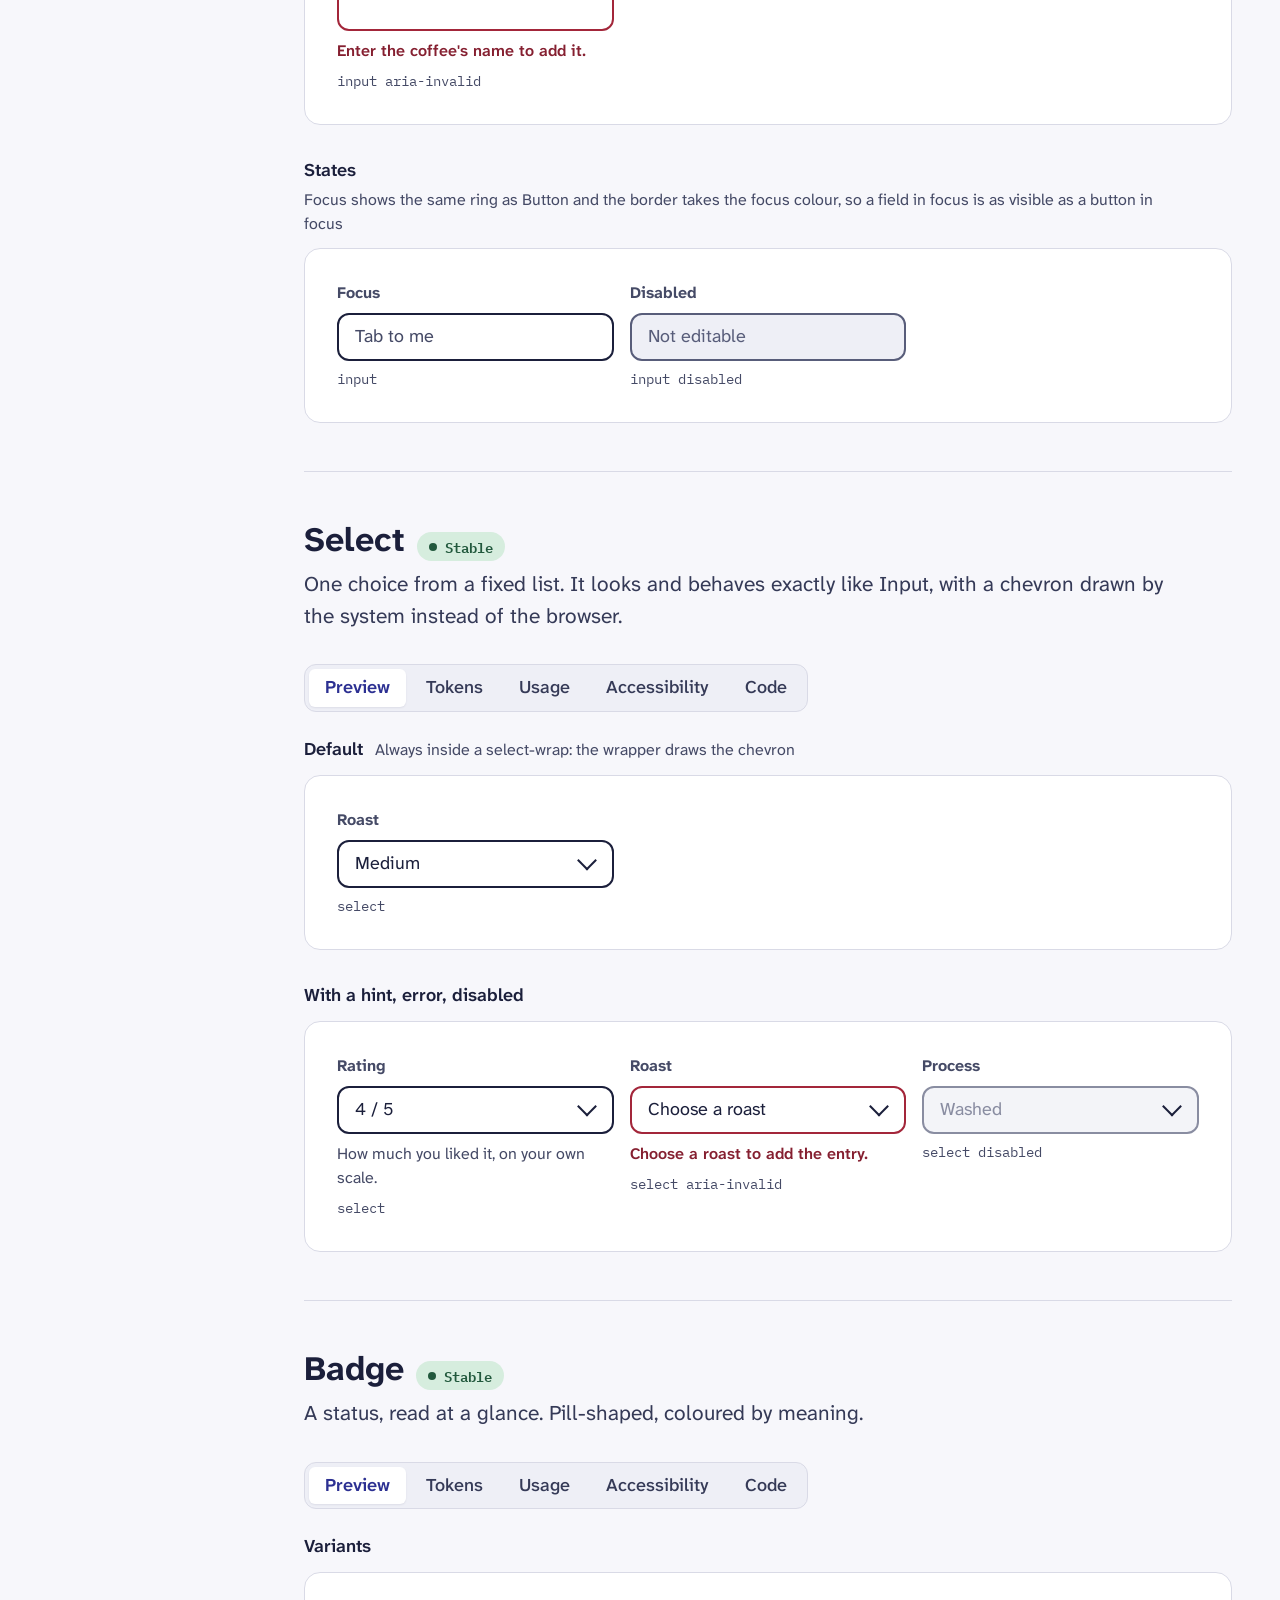
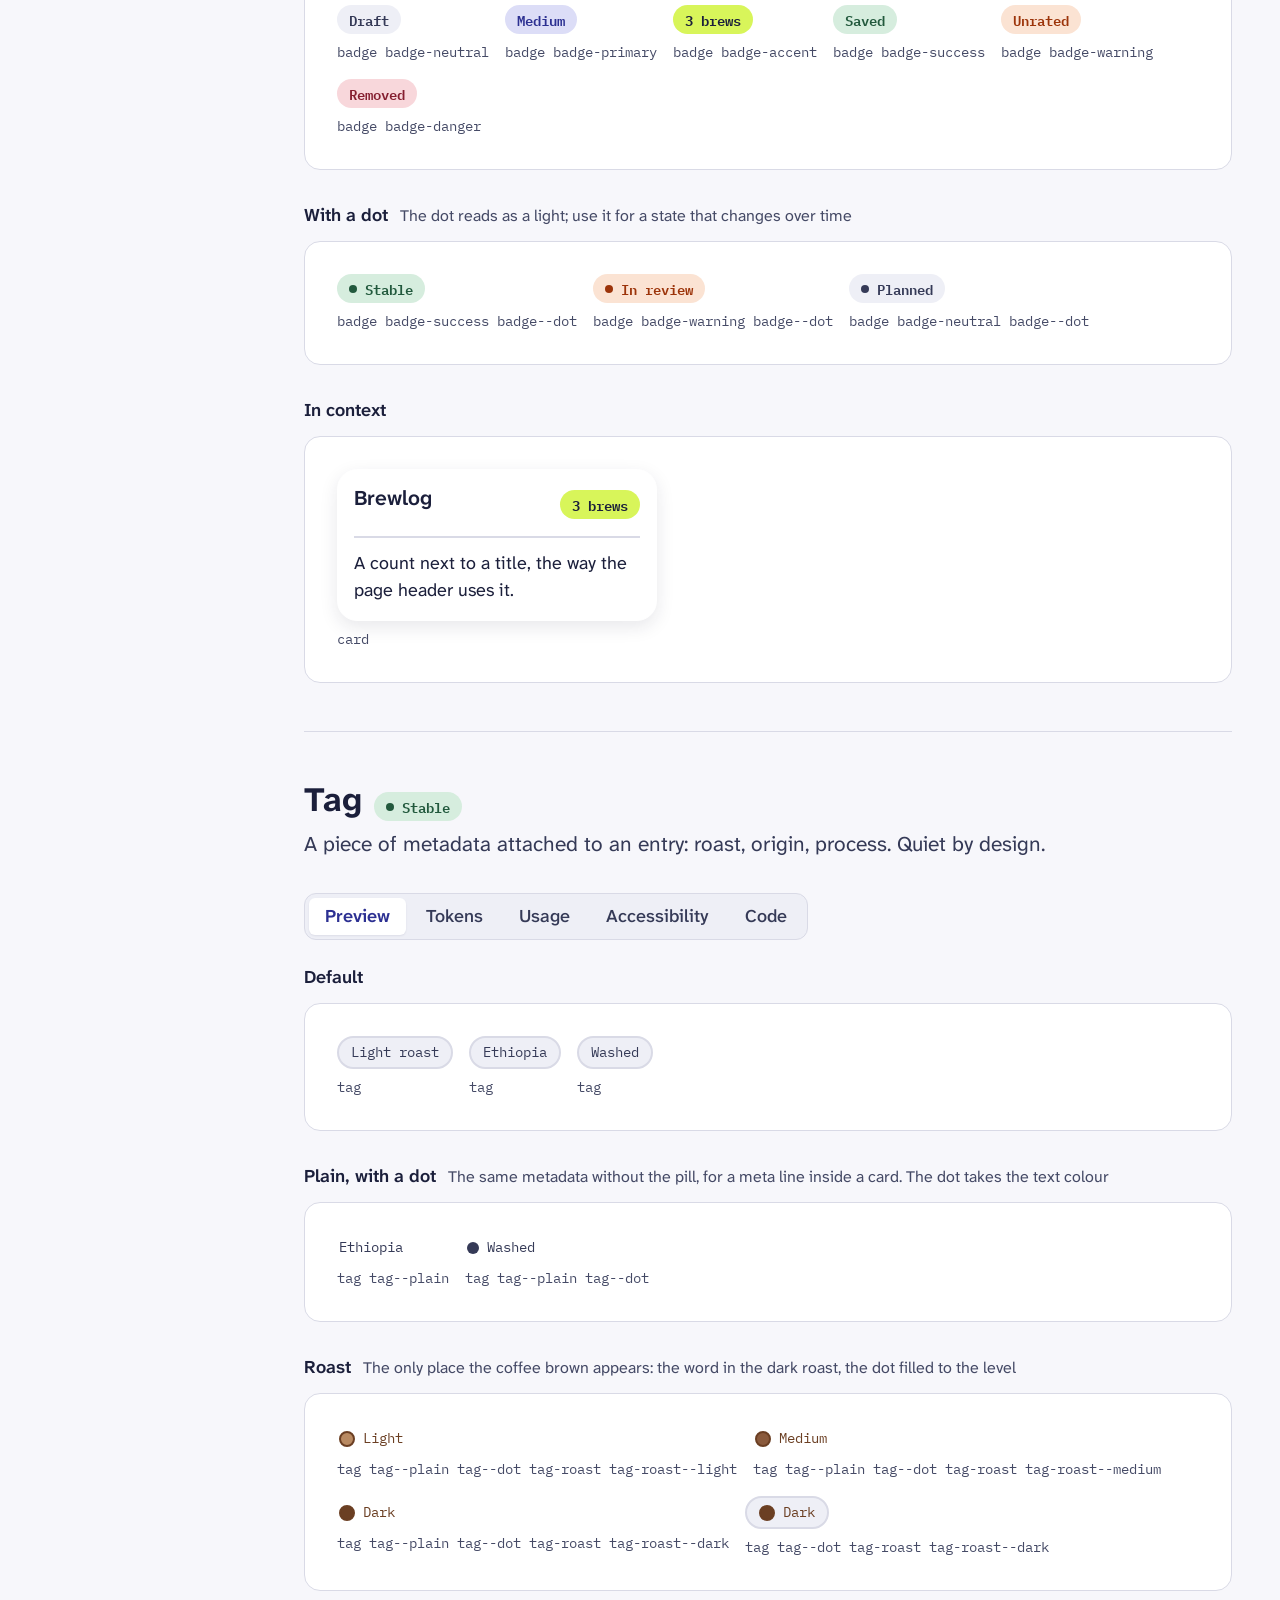
==== commit 5e585226: "Design system 2.0: indigo and lime palette, roast brown, new type, photo header The product moves to" ====
--- a/product/design-system/viewer/index.html
+++ b/product/design-system/viewer/index.html
@@ -5,7 +5,7 @@
   <meta name="viewport" content="width=device-width, initial-scale=1.0">
   <title>Brewlog design system</title>
   <link rel="preconnect" href="https://fonts.googleapis.com">
-  <link rel="stylesheet" href="https://fonts.googleapis.com/css2?family=Inter:wght@400;500;600;700&display=swap">
+  <link rel="stylesheet" href="https://fonts.googleapis.com/css2?family=Atkinson+Hyperlegible+Next:wght@400;500;600;700&family=IBM+Plex+Mono:wght@400;600&display=swap">
   <link rel="stylesheet" href="../tokens.css">
   <link rel="stylesheet" href="../component-tokens.css">
   <link rel="stylesheet" href="../components.css">
@@ -53,7 +53,7 @@
     <header class="v-head">
       <h1><svg class="v-logo" viewBox="0 0 24 24" aria-hidden="true"><path d="M4 9h12v6a4 4 0 0 1-4 4H8a4 4 0 0 1-4-4V9z"/><path d="M16 10h2a2.5 2.5 0 0 1 0 5h-2"/><path d="M8 3c0 1.5 1 1.5 1 3M12 3c0 1.5 1 1.5 1 3"/><path d="M3 21h16"/></svg>Brewlog design system</h1>
       <p>The components Brewlog is built from, rendered live from its own stylesheets, with the tokens behind each one, the rules for using it, and the code to copy.</p>
-      <div class="v-head__meta"><span class="badge badge-primary">Version 1.2</span><span class="badge badge-neutral">9 components</span><span class="badge badge-neutral">Inter</span></div>
+      <div class="v-head__meta"><span class="badge badge-accent">Version 2.0</span><span class="badge badge-neutral">9 components</span><span class="badge badge-neutral">Atkinson Hyperlegible Next + IBM Plex Mono</span></div>
     </header>
 
 <section class="v-section" id="overview">
@@ -75,7 +75,7 @@
     <li><b>Words carry meaning, colour reinforces it.</b> A status has a word, a rating has a label, an error has a message.</li>
   </ul>
   <h3>Use it in a page</h3>
-  <p>Load the three files in this order, then the page's own layout stylesheet. The font is Inter from Google Fonts, with a system fallback.</p>
+  <p>Load the three files in this order, then the page's own layout stylesheet. The fonts are Atkinson Hyperlegible Next for text and IBM Plex Mono for labels, counts and dates, both from Google Fonts, each with a system fallback.</p>
   <div class="v-specimen" data-label="Stylesheet order" data-render="false"><div class="v-stage v-stage--column"><p class="v-tk__note">Copy from the Code block below; the links are relative to the page.</p></div>
     <template>
 <link rel="stylesheet" href="design-system/tokens.css">
@@ -96,9 +96,10 @@
 
 <section class="v-section" id="colour">
   <div class="v-section__head"><h2>Colour</h2></div>
-  <p class="v-lede">Six hues, ten steps each, from 50 (lightest) to 900 (darkest); the neutral scale starts at white. Espresso brown is the primary; steel teal, its complement, is the accent for information and links; the neutrals are warm stone; the three semantic hues are forest green, caramel and a warm red. Components never name these directly for colour; they name a component token that points here. The step numbers carry meaning: 50 to 100 are backgrounds, 500 to 600 are fills, 700 to 900 are text on light backgrounds.</p>
+  <p class="v-lede">Seven hues, ten steps each, from 50 (lightest) to 900 (darkest); the neutral scale starts at white. Indigo is the primary: actions, links, focus, filled rating dots, and at 900 the ink itself. Lime is the accent, a highlighter rather than a text colour: it fills the brew count, a top score and the empty-state band, always with the ink on it. Roast is the coffee brown, used for the roast level and nothing else. The neutrals are cool greys from the paper to the ink; the three semantic hues are green, a burnt orange and a crimson. Components never name these directly for colour; they name a component token that points here. The step numbers carry meaning: 50 to 100 are backgrounds, 500 to 600 are fills, 700 to 900 are text on light backgrounds.</p>
   <div class="v-group"><h3>Primary</h3><div class="v-grid"><div class="v-tk v-tk--color" data-token="--color-primary-50"><div class="v-tk__preview v-tk__preview--chip" data-fill="--color-primary-50"></div><div class="v-tk__name"></div><div class="v-tk__value"></div></div><div class="v-tk v-tk--color" data-token="--color-primary-100"><div class="v-tk__preview v-tk__preview--chip" data-fill="--color-primary-100"></div><div class="v-tk__name"></div><div class="v-tk__value"></div></div><div class="v-tk v-tk--color" data-token="--color-primary-200"><div class="v-tk__preview v-tk__preview--chip" data-fill="--color-primary-200"></div><div class="v-tk__name"></div><div class="v-tk__value"></div></div><div class="v-tk v-tk--color" data-token="--color-primary-300"><div class="v-tk__preview v-tk__preview--chip" data-fill="--color-primary-300"></div><div class="v-tk__name"></div><div class="v-tk__value"></div></div><div class="v-tk v-tk--color" data-token="--color-primary-400"><div class="v-tk__preview v-tk__preview--chip" data-fill="--color-primary-400"></div><div class="v-tk__name"></div><div class="v-tk__value"></div></div><div class="v-tk v-tk--color" data-token="--color-primary-500"><div class="v-tk__preview v-tk__preview--chip" data-fill="--color-primary-500"></div><div class="v-tk__name"></div><div class="v-tk__value"></div></div><div class="v-tk v-tk--color" data-token="--color-primary-600"><div class="v-tk__preview v-tk__preview--chip" data-fill="--color-primary-600"></div><div class="v-tk__name"></div><div class="v-tk__value"></div></div><div class="v-tk v-tk--color" data-token="--color-primary-700"><div class="v-tk__preview v-tk__preview--chip" data-fill="--color-primary-700"></div><div class="v-tk__name"></div><div class="v-tk__value"></div></div><div class="v-tk v-tk--color" data-token="--color-primary-800"><div class="v-tk__preview v-tk__preview--chip" data-fill="--color-primary-800"></div><div class="v-tk__name"></div><div class="v-tk__value"></div></div><div class="v-tk v-tk--color" data-token="--color-primary-900"><div class="v-tk__preview v-tk__preview--chip" data-fill="--color-primary-900"></div><div class="v-tk__name"></div><div class="v-tk__value"></div></div></div></div>
   <div class="v-group"><h3>Accent</h3><div class="v-grid"><div class="v-tk v-tk--color" data-token="--color-accent-50"><div class="v-tk__preview v-tk__preview--chip" data-fill="--color-accent-50"></div><div class="v-tk__name"></div><div class="v-tk__value"></div></div><div class="v-tk v-tk--color" data-token="--color-accent-100"><div class="v-tk__preview v-tk__preview--chip" data-fill="--color-accent-100"></div><div class="v-tk__name"></div><div class="v-tk__value"></div></div><div class="v-tk v-tk--color" data-token="--color-accent-200"><div class="v-tk__preview v-tk__preview--chip" data-fill="--color-accent-200"></div><div class="v-tk__name"></div><div class="v-tk__value"></div></div><div class="v-tk v-tk--color" data-token="--color-accent-300"><div class="v-tk__preview v-tk__preview--chip" data-fill="--color-accent-300"></div><div class="v-tk__name"></div><div class="v-tk__value"></div></div><div class="v-tk v-tk--color" data-token="--color-accent-400"><div class="v-tk__preview v-tk__preview--chip" data-fill="--color-accent-400"></div><div class="v-tk__name"></div><div class="v-tk__value"></div></div><div class="v-tk v-tk--color" data-token="--color-accent-500"><div class="v-tk__preview v-tk__preview--chip" data-fill="--color-accent-500"></div><div class="v-tk__name"></div><div class="v-tk__value"></div></div><div class="v-tk v-tk--color" data-token="--color-accent-600"><div class="v-tk__preview v-tk__preview--chip" data-fill="--color-accent-600"></div><div class="v-tk__name"></div><div class="v-tk__value"></div></div><div class="v-tk v-tk--color" data-token="--color-accent-700"><div class="v-tk__preview v-tk__preview--chip" data-fill="--color-accent-700"></div><div class="v-tk__name"></div><div class="v-tk__value"></div></div><div class="v-tk v-tk--color" data-token="--color-accent-800"><div class="v-tk__preview v-tk__preview--chip" data-fill="--color-accent-800"></div><div class="v-tk__name"></div><div class="v-tk__value"></div></div><div class="v-tk v-tk--color" data-token="--color-accent-900"><div class="v-tk__preview v-tk__preview--chip" data-fill="--color-accent-900"></div><div class="v-tk__name"></div><div class="v-tk__value"></div></div></div></div>
+  <div class="v-group"><h3>Roast</h3><div class="v-grid"><div class="v-tk v-tk--color" data-token="--color-roast-50"><div class="v-tk__preview v-tk__preview--chip" data-fill="--color-roast-50"></div><div class="v-tk__name"></div><div class="v-tk__value"></div></div><div class="v-tk v-tk--color" data-token="--color-roast-100"><div class="v-tk__preview v-tk__preview--chip" data-fill="--color-roast-100"></div><div class="v-tk__name"></div><div class="v-tk__value"></div></div><div class="v-tk v-tk--color" data-token="--color-roast-200"><div class="v-tk__preview v-tk__preview--chip" data-fill="--color-roast-200"></div><div class="v-tk__name"></div><div class="v-tk__value"></div></div><div class="v-tk v-tk--color" data-token="--color-roast-300"><div class="v-tk__preview v-tk__preview--chip" data-fill="--color-roast-300"></div><div class="v-tk__name"></div><div class="v-tk__value"></div></div><div class="v-tk v-tk--color" data-token="--color-roast-400"><div class="v-tk__preview v-tk__preview--chip" data-fill="--color-roast-400"></div><div class="v-tk__name"></div><div class="v-tk__value"></div></div><div class="v-tk v-tk--color" data-token="--color-roast-500"><div class="v-tk__preview v-tk__preview--chip" data-fill="--color-roast-500"></div><div class="v-tk__name"></div><div class="v-tk__value"></div></div><div class="v-tk v-tk--color" data-token="--color-roast-600"><div class="v-tk__preview v-tk__preview--chip" data-fill="--color-roast-600"></div><div class="v-tk__name"></div><div class="v-tk__value"></div></div><div class="v-tk v-tk--color" data-token="--color-roast-700"><div class="v-tk__preview v-tk__preview--chip" data-fill="--color-roast-700"></div><div class="v-tk__name"></div><div class="v-tk__value"></div></div><div class="v-tk v-tk--color" data-token="--color-roast-800"><div class="v-tk__preview v-tk__preview--chip" data-fill="--color-roast-800"></div><div class="v-tk__name"></div><div class="v-tk__value"></div></div><div class="v-tk v-tk--color" data-token="--color-roast-900"><div class="v-tk__preview v-tk__preview--chip" data-fill="--color-roast-900"></div><div class="v-tk__name"></div><div class="v-tk__value"></div></div></div></div>
   <div class="v-group"><h3>Neutral</h3><div class="v-grid"><div class="v-tk v-tk--color" data-token="--color-white"><div class="v-tk__preview v-tk__preview--chip" data-fill="--color-white"></div><div class="v-tk__name"></div><div class="v-tk__value"></div></div><div class="v-tk v-tk--color" data-token="--color-neutral-50"><div class="v-tk__preview v-tk__preview--chip" data-fill="--color-neutral-50"></div><div class="v-tk__name"></div><div class="v-tk__value"></div></div><div class="v-tk v-tk--color" data-token="--color-neutral-100"><div class="v-tk__preview v-tk__preview--chip" data-fill="--color-neutral-100"></div><div class="v-tk__name"></div><div class="v-tk__value"></div></div><div class="v-tk v-tk--color" data-token="--color-neutral-200"><div class="v-tk__preview v-tk__preview--chip" data-fill="--color-neutral-200"></div><div class="v-tk__name"></div><div class="v-tk__value"></div></div><div class="v-tk v-tk--color" data-token="--color-neutral-300"><div class="v-tk__preview v-tk__preview--chip" data-fill="--color-neutral-300"></div><div class="v-tk__name"></div><div class="v-tk__value"></div></div><div class="v-tk v-tk--color" data-token="--color-neutral-500"><div class="v-tk__preview v-tk__preview--chip" data-fill="--color-neutral-500"></div><div class="v-tk__name"></div><div class="v-tk__value"></div></div><div class="v-tk v-tk--color" data-token="--color-neutral-600"><div class="v-tk__preview v-tk__preview--chip" data-fill="--color-neutral-600"></div><div class="v-tk__name"></div><div class="v-tk__value"></div></div><div class="v-tk v-tk--color" data-token="--color-neutral-700"><div class="v-tk__preview v-tk__preview--chip" data-fill="--color-neutral-700"></div><div class="v-tk__name"></div><div class="v-tk__value"></div></div><div class="v-tk v-tk--color" data-token="--color-neutral-800"><div class="v-tk__preview v-tk__preview--chip" data-fill="--color-neutral-800"></div><div class="v-tk__name"></div><div class="v-tk__value"></div></div><div class="v-tk v-tk--color" data-token="--color-neutral-900"><div class="v-tk__preview v-tk__preview--chip" data-fill="--color-neutral-900"></div><div class="v-tk__name"></div><div class="v-tk__value"></div></div></div></div>
   <div class="v-group"><h3>Success</h3><div class="v-grid"><div class="v-tk v-tk--color" data-token="--color-success-50"><div class="v-tk__preview v-tk__preview--chip" data-fill="--color-success-50"></div><div class="v-tk__name"></div><div class="v-tk__value"></div></div><div class="v-tk v-tk--color" data-token="--color-success-100"><div class="v-tk__preview v-tk__preview--chip" data-fill="--color-success-100"></div><div class="v-tk__name"></div><div class="v-tk__value"></div></div><div class="v-tk v-tk--color" data-token="--color-success-200"><div class="v-tk__preview v-tk__preview--chip" data-fill="--color-success-200"></div><div class="v-tk__name"></div><div class="v-tk__value"></div></div><div class="v-tk v-tk--color" data-token="--color-success-300"><div class="v-tk__preview v-tk__preview--chip" data-fill="--color-success-300"></div><div class="v-tk__name"></div><div class="v-tk__value"></div></div><div class="v-tk v-tk--color" data-token="--color-success-400"><div class="v-tk__preview v-tk__preview--chip" data-fill="--color-success-400"></div><div class="v-tk__name"></div><div class="v-tk__value"></div></div><div class="v-tk v-tk--color" data-token="--color-success-500"><div class="v-tk__preview v-tk__preview--chip" data-fill="--color-success-500"></div><div class="v-tk__name"></div><div class="v-tk__value"></div></div><div class="v-tk v-tk--color" data-token="--color-success-600"><div class="v-tk__preview v-tk__preview--chip" data-fill="--color-success-600"></div><div class="v-tk__name"></div><div class="v-tk__value"></div></div><div class="v-tk v-tk--color" data-token="--color-success-700"><div class="v-tk__preview v-tk__preview--chip" data-fill="--color-success-700"></div><div class="v-tk__name"></div><div class="v-tk__value"></div></div><div class="v-tk v-tk--color" data-token="--color-success-800"><div class="v-tk__preview v-tk__preview--chip" data-fill="--color-success-800"></div><div class="v-tk__name"></div><div class="v-tk__value"></div></div><div class="v-tk v-tk--color" data-token="--color-success-900"><div class="v-tk__preview v-tk__preview--chip" data-fill="--color-success-900"></div><div class="v-tk__name"></div><div class="v-tk__value"></div></div></div></div>
   <div class="v-group"><h3>Warning</h3><div class="v-grid"><div class="v-tk v-tk--color" data-token="--color-warning-50"><div class="v-tk__preview v-tk__preview--chip" data-fill="--color-warning-50"></div><div class="v-tk__name"></div><div class="v-tk__value"></div></div><div class="v-tk v-tk--color" data-token="--color-warning-100"><div class="v-tk__preview v-tk__preview--chip" data-fill="--color-warning-100"></div><div class="v-tk__name"></div><div class="v-tk__value"></div></div><div class="v-tk v-tk--color" data-token="--color-warning-200"><div class="v-tk__preview v-tk__preview--chip" data-fill="--color-warning-200"></div><div class="v-tk__name"></div><div class="v-tk__value"></div></div><div class="v-tk v-tk--color" data-token="--color-warning-300"><div class="v-tk__preview v-tk__preview--chip" data-fill="--color-warning-300"></div><div class="v-tk__name"></div><div class="v-tk__value"></div></div><div class="v-tk v-tk--color" data-token="--color-warning-400"><div class="v-tk__preview v-tk__preview--chip" data-fill="--color-warning-400"></div><div class="v-tk__name"></div><div class="v-tk__value"></div></div><div class="v-tk v-tk--color" data-token="--color-warning-500"><div class="v-tk__preview v-tk__preview--chip" data-fill="--color-warning-500"></div><div class="v-tk__name"></div><div class="v-tk__value"></div></div><div class="v-tk v-tk--color" data-token="--color-warning-600"><div class="v-tk__preview v-tk__preview--chip" data-fill="--color-warning-600"></div><div class="v-tk__name"></div><div class="v-tk__value"></div></div><div class="v-tk v-tk--color" data-token="--color-warning-700"><div class="v-tk__preview v-tk__preview--chip" data-fill="--color-warning-700"></div><div class="v-tk__name"></div><div class="v-tk__value"></div></div><div class="v-tk v-tk--color" data-token="--color-warning-800"><div class="v-tk__preview v-tk__preview--chip" data-fill="--color-warning-800"></div><div class="v-tk__name"></div><div class="v-tk__value"></div></div><div class="v-tk v-tk--color" data-token="--color-warning-900"><div class="v-tk__preview v-tk__preview--chip" data-fill="--color-warning-900"></div><div class="v-tk__name"></div><div class="v-tk__value"></div></div></div></div>
@@ -113,26 +114,26 @@
 
 <section class="v-section" id="typography">
   <div class="v-section__head"><h2>Typography</h2></div>
-  <p class="v-lede">One family, Inter, with system sans-serif fallbacks. Six sizes, four weights, two line heights. Emphasis comes from weight, never from a size outside the scale.</p>
-  <div class="v-group"><h3>Family</h3><div class="v-grid"><div class="v-tk" data-token="--font-family-base"><div class="v-tk__preview"><span class="v-pv-text" style="font-size: var(--font-size-xl)">Inter</span></div><div class="v-tk__name"></div><div class="v-tk__value"></div><div class="v-tk__note">Loaded from Google Fonts, falls back to the system sans-serif</div></div></div></div>
-  <div class="v-group"><h3>Size</h3><div class="v-grid"><div class="v-tk" data-token="--font-size-xs"><div class="v-tk__preview"><span class="v-pv-text" style="font-size: var(--font-size-xs)">Ag</span></div><div class="v-tk__name"></div><div class="v-tk__value"></div><div class="v-tk__note">Captions, labels</div></div><div class="v-tk" data-token="--font-size-sm"><div class="v-tk__preview"><span class="v-pv-text" style="font-size: var(--font-size-sm)">Ag</span></div><div class="v-tk__name"></div><div class="v-tk__value"></div><div class="v-tk__note">Controls, tables</div></div><div class="v-tk" data-token="--font-size-md"><div class="v-tk__preview"><span class="v-pv-text" style="font-size: var(--font-size-md)">Ag</span></div><div class="v-tk__name"></div><div class="v-tk__value"></div><div class="v-tk__note">Body</div></div><div class="v-tk" data-token="--font-size-lg"><div class="v-tk__preview"><span class="v-pv-text" style="font-size: var(--font-size-lg)">Ag</span></div><div class="v-tk__name"></div><div class="v-tk__value"></div><div class="v-tk__note">Section titles</div></div><div class="v-tk" data-token="--font-size-xl"><div class="v-tk__preview"><span class="v-pv-text" style="font-size: var(--font-size-xl)">Ag</span></div><div class="v-tk__name"></div><div class="v-tk__value"></div><div class="v-tk__note">Page sections</div></div><div class="v-tk" data-token="--font-size-2xl"><div class="v-tk__preview"><span class="v-pv-text" style="font-size: var(--font-size-2xl)">Ag</span></div><div class="v-tk__name"></div><div class="v-tk__value"></div><div class="v-tk__note">Page title</div></div></div></div>
+  <p class="v-lede">Two families: Atkinson Hyperlegible Next for everything read, IBM Plex Mono for labels, counts, dates and codes, each with a system fallback. Seven sizes from 14 pixels up, four weights, two line heights. Nothing on the page is smaller than 14 pixels, and emphasis comes from weight, never from a size outside the scale.</p>
+  <div class="v-group"><h3>Family</h3><div class="v-grid"><div class="v-tk" data-token="--font-family-base"><div class="v-tk__preview"><span class="v-pv-text" style="font-size: var(--font-size-xl)">Atkinson</span></div><div class="v-tk__name"></div><div class="v-tk__value"></div><div class="v-tk__note">Text. Google Fonts, falls back to the system sans-serif</div></div><div class="v-tk" data-token="--font-family-mono"><div class="v-tk__preview"><span class="v-pv-text" style="font-size: var(--font-size-xl); font-family: var(--font-family-mono)">Plex Mono</span></div><div class="v-tk__name"></div><div class="v-tk__value"></div><div class="v-tk__note">Labels, counts, dates, code. Falls back to the system monospace</div></div></div></div>
+  <div class="v-group"><h3>Size</h3><div class="v-grid"><div class="v-tk" data-token="--font-size-xs"><div class="v-tk__preview"><span class="v-pv-text" style="font-size: var(--font-size-xs)">Ag</span></div><div class="v-tk__name"></div><div class="v-tk__value"></div><div class="v-tk__note">Badges, tags, credits</div></div><div class="v-tk" data-token="--font-size-sm"><div class="v-tk__preview"><span class="v-pv-text" style="font-size: var(--font-size-sm)">Ag</span></div><div class="v-tk__name"></div><div class="v-tk__value"></div><div class="v-tk__note">Labels, hints, meta lines</div></div><div class="v-tk" data-token="--font-size-md"><div class="v-tk__preview"><span class="v-pv-text" style="font-size: var(--font-size-md)">Ag</span></div><div class="v-tk__name"></div><div class="v-tk__value"></div><div class="v-tk__note">Body, controls, buttons</div></div><div class="v-tk" data-token="--font-size-lg"><div class="v-tk__preview"><span class="v-pv-text" style="font-size: var(--font-size-lg)">Ag</span></div><div class="v-tk__name"></div><div class="v-tk__value"></div><div class="v-tk__note">Entry names, card titles</div></div><div class="v-tk" data-token="--font-size-xl"><div class="v-tk__preview"><span class="v-pv-text" style="font-size: var(--font-size-xl)">Ag</span></div><div class="v-tk__name"></div><div class="v-tk__value"></div><div class="v-tk__note">Page sections</div></div><div class="v-tk" data-token="--font-size-2xl"><div class="v-tk__preview"><span class="v-pv-text" style="font-size: var(--font-size-2xl)">Ag</span></div><div class="v-tk__name"></div><div class="v-tk__value"></div><div class="v-tk__note">Page title</div></div><div class="v-tk" data-token="--font-size-3xl"><div class="v-tk__preview"><span class="v-pv-text" style="font-size: var(--font-size-3xl)">Ag</span></div><div class="v-tk__name"></div><div class="v-tk__value"></div><div class="v-tk__note">The header band</div></div></div></div>
   <div class="v-group"><h3>Weight</h3><div class="v-grid"><div class="v-tk" data-token="--font-weight-normal"><div class="v-tk__preview"><span class="v-pv-text" style="font-weight: var(--font-weight-normal); font-size: var(--font-size-xl)">Ag</span></div><div class="v-tk__name"></div><div class="v-tk__value"></div><div class="v-tk__note">Body</div></div><div class="v-tk" data-token="--font-weight-medium"><div class="v-tk__preview"><span class="v-pv-text" style="font-weight: var(--font-weight-medium); font-size: var(--font-size-xl)">Ag</span></div><div class="v-tk__name"></div><div class="v-tk__value"></div><div class="v-tk__note">Buttons</div></div><div class="v-tk" data-token="--font-weight-semibold"><div class="v-tk__preview"><span class="v-pv-text" style="font-weight: var(--font-weight-semibold); font-size: var(--font-size-xl)">Ag</span></div><div class="v-tk__name"></div><div class="v-tk__value"></div><div class="v-tk__note">Labels, names</div></div><div class="v-tk" data-token="--font-weight-bold"><div class="v-tk__preview"><span class="v-pv-text" style="font-weight: var(--font-weight-bold); font-size: var(--font-size-xl)">Ag</span></div><div class="v-tk__name"></div><div class="v-tk__value"></div><div class="v-tk__note">Titles</div></div></div></div>
   <div class="v-group"><h3>Line height</h3><div class="v-grid"><div class="v-tk" data-token="--line-height-tight"><div class="v-tk__preview"><span class="v-pv-text" style="line-height: var(--line-height-tight); font-size: var(--font-size-sm); text-align:center">Two lines<br>of text</span></div><div class="v-tk__name"></div><div class="v-tk__value"></div><div class="v-tk__note">Headings, badges</div></div><div class="v-tk" data-token="--line-height-base"><div class="v-tk__preview"><span class="v-pv-text" style="line-height: var(--line-height-base); font-size: var(--font-size-sm); text-align:center">Two lines<br>of text</span></div><div class="v-tk__name"></div><div class="v-tk__value"></div><div class="v-tk__note">Anything read</div></div></div></div>
 </section>
 
 <section class="v-section" id="shape">
   <div class="v-section__head"><h2>Shape and depth</h2></div>
-  <p class="v-lede">Corner radii, shadows and border widths. Radius grows with the size of the thing it rounds; shadow is reserved for surfaces that sit on the page, and only two levels exist.</p>
-  <div class="v-group"><h3>Radius</h3><div class="v-grid"><div class="v-tk" data-token="--radius-sm"><div class="v-tk__preview"><div class="v-pv-box" style="border-radius: var(--radius-sm)"></div></div><div class="v-tk__name"></div><div class="v-tk__value"></div><div class="v-tk__note">Swatches, small chips</div></div><div class="v-tk" data-token="--radius-md"><div class="v-tk__preview"><div class="v-pv-box" style="border-radius: var(--radius-md)"></div></div><div class="v-tk__name"></div><div class="v-tk__value"></div><div class="v-tk__note">Buttons, inputs, alerts</div></div><div class="v-tk" data-token="--radius-lg"><div class="v-tk__preview"><div class="v-pv-box" style="border-radius: var(--radius-lg)"></div></div><div class="v-tk__name"></div><div class="v-tk__value"></div><div class="v-tk__note">Cards</div></div><div class="v-tk" data-token="--radius-full"><div class="v-tk__preview"><div class="v-pv-box" style="border-radius: var(--radius-full)"></div></div><div class="v-tk__name"></div><div class="v-tk__value"></div><div class="v-tk__note">Badges, tags, dots</div></div></div></div>
-  <div class="v-group"><h3>Shadow</h3><div class="v-grid"><div class="v-tk" data-token="--shadow-sm"><div class="v-tk__preview"><div class="v-pv-box v-pv-box--shadow" style="box-shadow: var(--shadow-sm)"></div></div><div class="v-tk__name"></div><div class="v-tk__value"></div><div class="v-tk__note">Cards at rest</div></div><div class="v-tk" data-token="--shadow-md"><div class="v-tk__preview"><div class="v-pv-box v-pv-box--shadow" style="box-shadow: var(--shadow-md)"></div></div><div class="v-tk__name"></div><div class="v-tk__value"></div><div class="v-tk__note">Cards on hover</div></div></div></div>
-  <div class="v-group"><h3>Border width</h3><div class="v-grid"><div class="v-tk" data-token="--border-width-hairline"><div class="v-tk__preview"><div class="v-pv-line" style="height: var(--border-width-hairline)"></div></div><div class="v-tk__name"></div><div class="v-tk__value"></div><div class="v-tk__note">Borders</div></div><div class="v-tk" data-token="--border-width-sm"><div class="v-tk__preview"><div class="v-pv-line" style="height: var(--border-width-sm)"></div></div><div class="v-tk__name"></div><div class="v-tk__value"></div><div class="v-tk__note">Chevrons, spinners, tab marker</div></div><div class="v-tk" data-token="--border-width-md"><div class="v-tk__preview"><div class="v-pv-line" style="height: var(--border-width-md)"></div></div><div class="v-tk__name"></div><div class="v-tk__value"></div><div class="v-tk__note">Emphasis rules</div></div></div></div>
+  <p class="v-lede">Corner radii, shadows and border widths. Radius grows with the size of the thing it rounds, up to the full pill on buttons and badges; shadows are tinted with the ink and reserved for surfaces that sit on the page. Borders that carry meaning are two pixels wide; the hairline is for dividers and decorative edges only.</p>
+  <div class="v-group"><h3>Radius</h3><div class="v-grid"><div class="v-tk" data-token="--radius-sm"><div class="v-tk__preview"><div class="v-pv-box" style="border-radius: var(--radius-sm)"></div></div><div class="v-tk__name"></div><div class="v-tk__value"></div><div class="v-tk__note">Swatches, small chips</div></div><div class="v-tk" data-token="--radius-md"><div class="v-tk__preview"><div class="v-pv-box" style="border-radius: var(--radius-md)"></div></div><div class="v-tk__name"></div><div class="v-tk__value"></div><div class="v-tk__note">Inputs, selects, alerts</div></div><div class="v-tk" data-token="--radius-lg"><div class="v-tk__preview"><div class="v-pv-box" style="border-radius: var(--radius-lg)"></div></div><div class="v-tk__name"></div><div class="v-tk__value"></div><div class="v-tk__note">Photos</div></div><div class="v-tk" data-token="--radius-xl"><div class="v-tk__preview"><div class="v-pv-box" style="border-radius: var(--radius-xl)"></div></div><div class="v-tk__name"></div><div class="v-tk__value"></div><div class="v-tk__note">Cards</div></div><div class="v-tk" data-token="--radius-full"><div class="v-tk__preview"><div class="v-pv-box" style="border-radius: var(--radius-full)"></div></div><div class="v-tk__name"></div><div class="v-tk__value"></div><div class="v-tk__note">Buttons, badges, tags, dots</div></div></div></div>
+  <div class="v-group"><h3>Shadow</h3><div class="v-grid"><div class="v-tk" data-token="--shadow-sm"><div class="v-tk__preview"><div class="v-pv-box v-pv-box--shadow" style="box-shadow: var(--shadow-sm)"></div></div><div class="v-tk__name"></div><div class="v-tk__value"></div><div class="v-tk__note">Dividers, small chips</div></div><div class="v-tk" data-token="--shadow-md"><div class="v-tk__preview"><div class="v-pv-box v-pv-box--shadow" style="box-shadow: var(--shadow-md)"></div></div><div class="v-tk__name"></div><div class="v-tk__value"></div><div class="v-tk__note">Cards at rest</div></div><div class="v-tk" data-token="--shadow-lg"><div class="v-tk__preview"><div class="v-pv-box v-pv-box--shadow" style="box-shadow: var(--shadow-lg)"></div></div><div class="v-tk__name"></div><div class="v-tk__value"></div><div class="v-tk__note">Cards on hover</div></div></div></div>
+  <div class="v-group"><h3>Border width</h3><div class="v-grid"><div class="v-tk" data-token="--border-width-hairline"><div class="v-tk__preview"><div class="v-pv-line" style="height: var(--border-width-hairline)"></div></div><div class="v-tk__name"></div><div class="v-tk__value"></div><div class="v-tk__note">Card borders, dividers</div></div><div class="v-tk" data-token="--border-width-sm"><div class="v-tk__preview"><div class="v-pv-line" style="height: var(--border-width-sm)"></div></div><div class="v-tk__name"></div><div class="v-tk__value"></div><div class="v-tk__note">Inputs, buttons, dots, icons</div></div><div class="v-tk" data-token="--border-width-md"><div class="v-tk__preview"><div class="v-pv-line" style="height: var(--border-width-md)"></div></div><div class="v-tk__name"></div><div class="v-tk__value"></div><div class="v-tk__note">Emphasis rules</div></div></div></div>
 </section>
 
 <section class="v-section" id="motion">
   <div class="v-section__head"><h2>Motion, layout, focus</h2></div>
   <p class="v-lede">Three durations and one transition cover every component; nothing in the system animates for decoration. Fast and base are for state changes, slow is one turn of a spinner. The remaining primitives size the reading column, the inline icons, the focus ring and the disabled state. Reduced-motion preferences are respected everywhere.</p>
   <div class="v-group"><h3>Motion</h3><div class="v-grid"><div class="v-tk" data-token="--duration-fast"><div class="v-tk__preview"><div class="v-pv-dot" style="--pv-duration: var(--duration-fast)"></div></div><div class="v-tk__name"></div><div class="v-tk__value"></div><div class="v-tk__note">Hover the card</div></div><div class="v-tk" data-token="--duration-base"><div class="v-tk__preview"><div class="v-pv-dot" style="--pv-duration: var(--duration-base)"></div></div><div class="v-tk__name"></div><div class="v-tk__value"></div><div class="v-tk__note">Hover the card</div></div><div class="v-tk" data-token="--duration-slow"><div class="v-tk__preview"><button class="btn btn-primary btn-sm is-loading" type="button" aria-busy="true">Loading</button></div><div class="v-tk__name"></div><div class="v-tk__value"></div><div class="v-tk__note">One turn of the spinner</div></div><div class="v-tk" data-token="--transition-base"><div class="v-tk__preview"><div class="v-pv-dot"></div></div><div class="v-tk__name"></div><div class="v-tk__value"></div><div class="v-tk__note">The default transition on every component</div></div></div></div>
-  <div class="v-group"><h3>Layout and focus</h3><div class="v-grid"><div class="v-tk" data-token="--size-content-max"><div class="v-tk__preview"><span class="v-pv-text">720</span></div><div class="v-tk__name"></div><div class="v-tk__value"></div><div class="v-tk__note">Width of a reading column</div></div><div class="v-tk" data-token="--size-icon"><div class="v-tk__preview"><svg class="btn__icon" viewBox="0 0 24 24" aria-hidden="true"><path d="M12 5v14M5 12h14"/></svg></div><div class="v-tk__name"></div><div class="v-tk__value"></div><div class="v-tk__note">Inline icons</div></div><div class="v-tk" data-token="--focus-ring-width"><div class="v-tk__preview"><div class="v-pv-ring"></div></div><div class="v-tk__name"></div><div class="v-tk__value"></div><div class="v-tk__note">Every focusable element</div></div><div class="v-tk" data-token="--opacity-disabled"><div class="v-tk__preview"><button class="btn btn-primary btn-sm" disabled type="button">Disabled</button></div><div class="v-tk__name"></div><div class="v-tk__value"></div><div class="v-tk__note">Disabled controls</div></div></div></div>
+  <div class="v-group"><h3>Layout and focus</h3><div class="v-grid"><div class="v-tk" data-token="--size-content-max"><div class="v-tk__preview"><span class="v-pv-text">860</span></div><div class="v-tk__name"></div><div class="v-tk__value"></div><div class="v-tk__note">Width of the page column</div></div><div class="v-tk" data-token="--size-control"><div class="v-tk__preview"><button class="btn btn-secondary btn-sm" type="button">48</button></div><div class="v-tk__name"></div><div class="v-tk__value"></div><div class="v-tk__note">Height of inputs, selects and buttons</div></div><div class="v-tk" data-token="--size-icon"><div class="v-tk__preview"><svg class="btn__icon" viewBox="0 0 24 24" aria-hidden="true"><path d="M12 5v14M5 12h14"/></svg></div><div class="v-tk__name"></div><div class="v-tk__value"></div><div class="v-tk__note">Inline icons</div></div><div class="v-tk" data-token="--focus-ring-width"><div class="v-tk__preview"><div class="v-pv-ring"></div></div><div class="v-tk__name"></div><div class="v-tk__value"></div><div class="v-tk__note">Every focusable element</div></div><div class="v-tk" data-token="--opacity-disabled"><div class="v-tk__preview"><button class="btn btn-primary btn-sm" disabled type="button">Disabled</button></div><div class="v-tk__name"></div><div class="v-tk__value"></div><div class="v-tk__note">Disabled controls</div></div></div></div>
 </section>
 
 <section class="v-section v-component" id="button">
@@ -182,15 +183,15 @@
     </div></div>
   <div class="v-panel" data-tab="Tokens" hidden><table class="v-tokens"><thead><tr><th>Component token</th><th></th><th>Points at</th><th>Live value</th></tr></thead><tbody>
 <tr class="v-group-row"><td colspan="4">Shape and type</td></tr>
-<tr data-token="--button-radius" data-from="--radius-md"></tr>
-<tr data-token="--button-font-weight" data-from="--font-weight-medium"></tr>
-<tr data-token="--button-focus-ring-color" data-from="--color-primary-500"></tr>
+<tr data-token="--button-radius" data-from="--radius-full"></tr>
+<tr data-token="--button-font-weight" data-from="--font-weight-bold"></tr>
+<tr data-token="--button-focus-ring-color" data-from="--color-primary-600"></tr>
 <tr class="v-group-row"><td colspan="4">Padding by size</td></tr>
-<tr data-token="--button-padding-x" data-from="--space-4"></tr>
+<tr data-token="--button-padding-x" data-from="--space-6"></tr>
 <tr data-token="--button-padding-y" data-from="--space-2"></tr>
-<tr data-token="--button-sm-padding-x" data-from="--space-3"></tr>
+<tr data-token="--button-sm-padding-x" data-from="--space-4"></tr>
 <tr data-token="--button-sm-padding-y" data-from="--space-1"></tr>
-<tr data-token="--button-lg-padding-x" data-from="--space-6"></tr>
+<tr data-token="--button-lg-padding-x" data-from="--space-8"></tr>
 <tr data-token="--button-lg-padding-y" data-from="--space-3"></tr>
 <tr class="v-group-row"><td colspan="4">Primary</td></tr>
 <tr data-token="--button-primary-bg" data-from="--color-primary-600"></tr>
@@ -199,11 +200,11 @@
 <tr data-token="--button-primary-text" data-from="--color-white"></tr>
 <tr data-token="--button-primary-border-color" data-from="--color-primary-600"></tr>
 <tr class="v-group-row"><td colspan="4">Secondary</td></tr>
-<tr data-token="--button-secondary-bg" data-from="--color-neutral-100"></tr>
-<tr data-token="--button-secondary-bg-hover" data-from="--color-neutral-200"></tr>
-<tr data-token="--button-secondary-bg-active" data-from="--color-neutral-300"></tr>
-<tr data-token="--button-secondary-text" data-from="--color-neutral-800"></tr>
-<tr data-token="--button-secondary-border-color" data-from="--color-neutral-200"></tr>
+<tr data-token="--button-secondary-bg" data-from="--color-white"></tr>
+<tr data-token="--button-secondary-bg-hover" data-from="--color-neutral-100"></tr>
+<tr data-token="--button-secondary-bg-active" data-from="--color-neutral-200"></tr>
+<tr data-token="--button-secondary-text" data-from="--color-neutral-900"></tr>
+<tr data-token="--button-secondary-border-color" data-from="--color-neutral-900"></tr>
 <tr class="v-group-row"><td colspan="4">Ghost</td></tr>
 <tr data-token="--button-ghost-bg" data-from="transparent"></tr>
 <tr data-token="--button-ghost-bg-hover" data-from="--color-primary-50"></tr>
@@ -217,7 +218,7 @@
 <tr data-token="--button-danger-text" data-from="--color-white"></tr>
 <tr data-token="--button-danger-border-color" data-from="--color-danger-600"></tr>
 </tbody></table></div>
-  <div class="v-panel" data-tab="Usage" hidden><div class="v-notes"><div class="v-do"><h4>Do</h4><ul><li>Primary for the one main action of the view, such as Add entry.</li><li>Secondary for actions that matter but are not the point of the view, such as Clear all.</li><li>Ghost for a quiet action next to a stronger one, such as Cancel.</li><li>Danger only when the action destroys something and cannot be undone.</li><li>Labels say what happens: Add entry, Delete entry, Save and close.</li></ul></div><div class="v-dont"><h4>Do not</h4><ul><li>Two primary buttons in one view. If two actions compete, one of them is secondary.</li><li>Danger for destructive-but-recoverable actions. Those take secondary plus a confirmation.</li><li>Submit, OK or Click here as a label.</li><li>A disabled button with no explanation. If it cannot be used yet, say why next to it.</li><li>A link styled as a button for navigation, or a button for navigation. Links go places; buttons do things.</li></ul></div></div></div>
+  <div class="v-panel" data-tab="Usage" hidden><div class="v-notes"><div class="v-do"><h4>Do</h4><ul><li>Primary for the one main action of the view, such as Add entry.</li><li>Secondary for actions that matter but are not the point of the view, such as Clear all. It is drawn, not filled: white with the ink outline.</li><li>Ghost for a quiet action next to a stronger one, such as Cancel.</li><li>Danger only when the action destroys something and cannot be undone.</li><li>Labels say what happens: Add entry, Delete entry, Save and close.</li></ul></div><div class="v-dont"><h4>Do not</h4><ul><li>Two primary buttons in one view. If two actions compete, one of them is secondary.</li><li>Danger for destructive-but-recoverable actions. Those take secondary plus a confirmation.</li><li>Submit, OK or Click here as a label.</li><li>A disabled button with no explanation. If it cannot be used yet, say why next to it.</li><li>A link styled as a button for navigation, or a button for navigation. Links go places; buttons do things.</li></ul></div></div></div>
   <div class="v-panel" data-tab="Accessibility" hidden><ul><li>Always a real button element, with type set, so it works with keyboard and assistive technology by default.</li><li>The focus ring is part of the component and is never removed. It sits outside the button on an offset, so it reads on any background.</li><li>Icon-only buttons carry an aria-label with the action in words. Decorative icons are aria-hidden.</li><li>A loading button sets aria-busy and keeps its width, so the layout does not jump and the state is announced.</li><li>Disabled buttons use the native disabled attribute, which also removes them from the tab order.</li></ul><h4>Contrast, measured live</h4><table class="v-table v-pairs"><thead><tr><th>Pair</th><th>Text</th><th>Background</th><th>Ratio</th></tr></thead><tbody><tr data-fg="--button-primary-text" data-bg="--button-primary-bg"><td>Primary text on primary</td><td class="v-pair-fg"></td><td class="v-pair-bg"></td><td class="v-pair-ratio"></td></tr><tr data-fg="--button-secondary-text" data-bg="--button-secondary-bg"><td>Secondary text on secondary</td><td class="v-pair-fg"></td><td class="v-pair-bg"></td><td class="v-pair-ratio"></td></tr><tr data-fg="--button-ghost-text" data-bg="--color-white"><td>Ghost text on white</td><td class="v-pair-fg"></td><td class="v-pair-bg"></td><td class="v-pair-ratio"></td></tr><tr data-fg="--button-danger-text" data-bg="--button-danger-bg"><td>Danger text on danger</td><td class="v-pair-fg"></td><td class="v-pair-bg"></td><td class="v-pair-ratio"></td></tr></tbody></table></div>
   <div class="v-panel" data-tab="Code" hidden></div>
 </section>
@@ -278,15 +279,15 @@
 <tr data-token="--input-bg-disabled" data-from="--color-neutral-100"></tr>
 <tr data-token="--input-text" data-from="--color-neutral-900"></tr>
 <tr data-token="--input-text-disabled" data-from="--color-neutral-500"></tr>
-<tr data-token="--input-placeholder" data-from="--color-neutral-500"></tr>
-<tr data-token="--input-border-color" data-from="--color-neutral-300"></tr>
-<tr data-token="--input-border-color-hover" data-from="--color-neutral-500"></tr>
-<tr data-token="--input-border-color-focus" data-from="--color-primary-500"></tr>
-<tr data-token="--input-border-color-error" data-from="--color-danger-500"></tr>
-<tr data-token="--input-focus-ring-color" data-from="--color-primary-500"></tr>
+<tr data-token="--input-placeholder" data-from="--color-neutral-600"></tr>
+<tr data-token="--input-border-color" data-from="--color-neutral-900"></tr>
+<tr data-token="--input-border-color-hover" data-from="--color-primary-600"></tr>
+<tr data-token="--input-border-color-focus" data-from="--color-primary-600"></tr>
+<tr data-token="--input-border-color-error" data-from="--color-danger-600"></tr>
+<tr data-token="--input-focus-ring-color" data-from="--color-primary-600"></tr>
 <tr data-token="--input-radius" data-from="--radius-md"></tr>
 <tr class="v-group-row"><td colspan="4">Field text</td></tr>
-<tr data-token="--field-label-text" data-from="--color-neutral-900"></tr>
+<tr data-token="--field-label-text" data-from="--color-neutral-600"></tr>
 <tr data-token="--field-hint-text" data-from="--color-neutral-600"></tr>
 <tr data-token="--field-error-text" data-from="--color-danger-700"></tr>
 <tr data-token="--field-required-text" data-from="--color-danger-600"></tr>
@@ -349,12 +350,12 @@
 <tr data-token="--select-bg-disabled" data-from="--color-neutral-100"></tr>
 <tr data-token="--select-text" data-from="--color-neutral-900"></tr>
 <tr data-token="--select-text-disabled" data-from="--color-neutral-500"></tr>
-<tr data-token="--select-border-color" data-from="--color-neutral-300"></tr>
-<tr data-token="--select-border-color-hover" data-from="--color-neutral-500"></tr>
-<tr data-token="--select-border-color-focus" data-from="--color-primary-500"></tr>
-<tr data-token="--select-border-color-error" data-from="--color-danger-500"></tr>
-<tr data-token="--select-chevron-color" data-from="--color-neutral-600"></tr>
-<tr data-token="--select-focus-ring-color" data-from="--color-primary-500"></tr>
+<tr data-token="--select-border-color" data-from="--color-neutral-900"></tr>
+<tr data-token="--select-border-color-hover" data-from="--color-primary-600"></tr>
+<tr data-token="--select-border-color-focus" data-from="--color-primary-600"></tr>
+<tr data-token="--select-border-color-error" data-from="--color-danger-600"></tr>
+<tr data-token="--select-chevron-color" data-from="--color-neutral-900"></tr>
+<tr data-token="--select-focus-ring-color" data-from="--color-primary-600"></tr>
 <tr data-token="--select-radius" data-from="--radius-md"></tr>
 </tbody></table></div>
   <div class="v-panel" data-tab="Usage" hidden><div class="v-notes"><div class="v-do"><h4>Do</h4><ul><li>Six or more options, or options with longer labels.</li><li>A choice that is set once inside a form and submitted with it.</li><li>A sensible default selected, so the field is never blank without reason.</li></ul></div><div class="v-dont"><h4>Do not</h4><ul><li>Two to five short options that switch a view instantly. That is the segmented control's job.</li><li>A placeholder option with no error handling. If Choose a roast is left, say so on submit.</li><li>A custom dropdown built from divs. The native control handles keyboard, screen readers and phones.</li></ul></div></div></div>
@@ -370,7 +371,8 @@
       <div class="v-stage "></div>
       <template>
 <span class="badge badge-neutral">Draft</span>
-<span class="badge badge-primary">3 brews</span>
+<span class="badge badge-primary">Medium</span>
+<span class="badge badge-accent">3 brews</span>
 <span class="badge badge-success">Saved</span>
 <span class="badge badge-warning">Unrated</span>
 <span class="badge badge-danger">Removed</span>
@@ -388,7 +390,7 @@
       <div class="v-stage "></div>
       <template>
 <div class="card" style="max-width: calc(var(--space-16) * 5)">
-  <div class="card__header"><h3 class="card__title">Brewlog</h3><span class="badge badge-primary">3 brews</span></div>
+  <div class="card__header"><h3 class="card__title">Brewlog</h3><span class="badge badge-accent">3 brews</span></div>
   <div class="card__body">A count next to a title, the way the page header uses it.</div>
 </div>
       </template>
@@ -401,6 +403,8 @@
 <tr data-token="--badge-neutral-text" data-from="--color-neutral-700"></tr>
 <tr data-token="--badge-primary-bg" data-from="--color-primary-100"></tr>
 <tr data-token="--badge-primary-text" data-from="--color-primary-700"></tr>
+<tr data-token="--badge-accent-bg" data-from="--color-accent-300"></tr>
+<tr data-token="--badge-accent-text" data-from="--color-neutral-900"></tr>
 <tr data-token="--badge-success-bg" data-from="--color-success-100"></tr>
 <tr data-token="--badge-success-text" data-from="--color-success-700"></tr>
 <tr data-token="--badge-warning-bg" data-from="--color-warning-100"></tr>
@@ -408,8 +412,8 @@
 <tr data-token="--badge-danger-bg" data-from="--color-danger-100"></tr>
 <tr data-token="--badge-danger-text" data-from="--color-danger-700"></tr>
 </tbody></table></div>
-  <div class="v-panel" data-tab="Usage" hidden><div class="v-notes"><div class="v-do"><h4>Do</h4><ul><li>Status and counts: 3 brews, Saved, Unrated.</li><li>One or two words. A badge is read, not studied.</li><li>The colour means something. Success is green because it is good news.</li></ul></div><div class="v-dont"><h4>Do not</h4><ul><li>A badge for metadata such as a roast level or an origin. That is a Tag.</li><li>A clickable badge. It reports; it does not act.</li><li>Several badges on one item. One status at a time.</li></ul></div></div></div>
-  <div class="v-panel" data-tab="Accessibility" hidden><ul><li>Each variant pairs a 100 background with a 700 text colour from the same hue, which holds contrast at the small size.</li><li>The word carries the meaning; the colour and the dot reinforce it. Never a colour-only badge.</li><li>A badge is plain text in a span, so it needs no role.</li></ul><h4>Contrast, measured live</h4><table class="v-table v-pairs"><thead><tr><th>Pair</th><th>Text</th><th>Background</th><th>Ratio</th></tr></thead><tbody><tr data-fg="--badge-neutral-text" data-bg="--badge-neutral-bg"><td>Neutral</td><td class="v-pair-fg"></td><td class="v-pair-bg"></td><td class="v-pair-ratio"></td></tr><tr data-fg="--badge-primary-text" data-bg="--badge-primary-bg"><td>Primary</td><td class="v-pair-fg"></td><td class="v-pair-bg"></td><td class="v-pair-ratio"></td></tr><tr data-fg="--badge-success-text" data-bg="--badge-success-bg"><td>Success</td><td class="v-pair-fg"></td><td class="v-pair-bg"></td><td class="v-pair-ratio"></td></tr><tr data-fg="--badge-warning-text" data-bg="--badge-warning-bg"><td>Warning</td><td class="v-pair-fg"></td><td class="v-pair-bg"></td><td class="v-pair-ratio"></td></tr><tr data-fg="--badge-danger-text" data-bg="--badge-danger-bg"><td>Danger</td><td class="v-pair-fg"></td><td class="v-pair-bg"></td><td class="v-pair-ratio"></td></tr></tbody></table></div>
+  <div class="v-panel" data-tab="Usage" hidden><div class="v-notes"><div class="v-do"><h4>Do</h4><ul><li>Status and counts: Saved, Unrated, 3 brews.</li><li>Accent, the lime, for the one number on the page, such as the brew count. One accent badge per view.</li><li>One or two words. A badge is read, not studied.</li><li>The colour means something. Success is green because it is good news.</li></ul></div><div class="v-dont"><h4>Do not</h4><ul><li>A badge for metadata such as a roast level or an origin. That is a Tag.</li><li>A clickable badge. It reports; it does not act.</li><li>Several badges on one item. One status at a time.</li></ul></div></div></div>
+  <div class="v-panel" data-tab="Accessibility" hidden><ul><li>Each variant pairs a 100 background with a 700 text colour from the same hue, which holds contrast at the small size. Accent is the exception: a lime fill with the ink on it, because no lime step is dark enough to be text.</li><li>The word carries the meaning; the colour and the dot reinforce it. Never a colour-only badge.</li><li>A badge is plain text in a span, so it needs no role.</li></ul><h4>Contrast, measured live</h4><table class="v-table v-pairs"><thead><tr><th>Pair</th><th>Text</th><th>Background</th><th>Ratio</th></tr></thead><tbody><tr data-fg="--badge-neutral-text" data-bg="--badge-neutral-bg"><td>Neutral</td><td class="v-pair-fg"></td><td class="v-pair-bg"></td><td class="v-pair-ratio"></td></tr><tr data-fg="--badge-primary-text" data-bg="--badge-primary-bg"><td>Primary</td><td class="v-pair-fg"></td><td class="v-pair-bg"></td><td class="v-pair-ratio"></td></tr><tr data-fg="--badge-accent-text" data-bg="--badge-accent-bg"><td>Accent</td><td class="v-pair-fg"></td><td class="v-pair-bg"></td><td class="v-pair-ratio"></td></tr><tr data-fg="--badge-success-text" data-bg="--badge-success-bg"><td>Success</td><td class="v-pair-fg"></td><td class="v-pair-bg"></td><td class="v-pair-ratio"></td></tr><tr data-fg="--badge-warning-text" data-bg="--badge-warning-bg"><td>Warning</td><td class="v-pair-fg"></td><td class="v-pair-bg"></td><td class="v-pair-ratio"></td></tr><tr data-fg="--badge-danger-text" data-bg="--badge-danger-bg"><td>Danger</td><td class="v-pair-fg"></td><td class="v-pair-bg"></td><td class="v-pair-ratio"></td></tr></tbody></table></div>
   <div class="v-panel" data-tab="Code" hidden></div>
 </section>
 
@@ -423,6 +427,22 @@
 <span class="tag">Light roast</span>
 <span class="tag">Ethiopia</span>
 <span class="tag">Washed</span>
+      </template>
+    </div>
+    <div class="v-specimen" data-label="Plain, with a dot" data-note="The same metadata without the pill, for a meta line inside a card. The dot takes the text colour">
+      <div class="v-stage "></div>
+      <template>
+<span class="tag tag--plain">Ethiopia</span>
+<span class="tag tag--plain tag--dot">Washed</span>
+      </template>
+    </div>
+    <div class="v-specimen" data-label="Roast" data-note="The only place the coffee brown appears: the word in the dark roast, the dot filled to the level">
+      <div class="v-stage "></div>
+      <template>
+<span class="tag tag--plain tag--dot tag-roast tag-roast--light">Light</span>
+<span class="tag tag--plain tag--dot tag-roast tag-roast--medium">Medium</span>
+<span class="tag tag--plain tag--dot tag-roast tag-roast--dark">Dark</span>
+<span class="tag tag--dot tag-roast tag-roast--dark">Dark</span>
       </template>
     </div>
     <div class="v-specimen" data-label="Removable" data-note="The remove control is a real button inside the tag, with the tag's text in its label">
@@ -438,25 +458,31 @@
 <tr data-token="--tag-text" data-from="--color-neutral-700"></tr>
 <tr data-token="--tag-border-color" data-from="--color-neutral-200"></tr>
 <tr data-token="--tag-radius" data-from="--radius-full"></tr>
+<tr class="v-group-row"><td colspan="4">Roast</td></tr>
+<tr data-token="--tag-roast-text" data-from="--color-roast-600"></tr>
+<tr data-token="--tag-roast-dot-border" data-from="--color-roast-600"></tr>
+<tr data-token="--tag-roast-light-dot" data-from="--color-roast-400"></tr>
+<tr data-token="--tag-roast-medium-dot" data-from="--color-roast-500"></tr>
+<tr data-token="--tag-roast-dark-dot" data-from="--color-roast-600"></tr>
 <tr class="v-group-row"><td colspan="4">Remove</td></tr>
 <tr data-token="--tag-remove-text" data-from="--color-neutral-500"></tr>
 <tr data-token="--tag-remove-text-hover" data-from="--color-neutral-900"></tr>
 <tr data-token="--tag-remove-bg-hover" data-from="--color-neutral-200"></tr>
 </tbody></table></div>
-  <div class="v-panel" data-tab="Usage" hidden><div class="v-notes"><div class="v-do"><h4>Do</h4><ul><li>Facts about an entry that help you find it again.</li><li>Several in a row; they are meant to sit together.</li><li>Removable when the person added it and may change their mind.</li></ul></div><div class="v-dont"><h4>Do not</h4><ul><li>Colour a tag to show status. Status is a Badge.</li><li>A selected look for filtering. Filtering is the segmented control's job.</li><li>A removable tag with no way to add one back.</li></ul></div></div></div>
-  <div class="v-panel" data-tab="Accessibility" hidden><ul><li>Plain text in a span; it needs no role.</li><li>The remove button carries the tag's text in its aria-label, so Remove alone is never announced.</li><li>The remove button keeps the shared focus ring and a hit area the size of an icon.</li></ul><h4>Contrast, measured live</h4><table class="v-table v-pairs"><thead><tr><th>Pair</th><th>Text</th><th>Background</th><th>Ratio</th></tr></thead><tbody><tr data-fg="--tag-text" data-bg="--tag-bg"><td>Text on tag</td><td class="v-pair-fg"></td><td class="v-pair-bg"></td><td class="v-pair-ratio"></td></tr><tr data-fg="--tag-remove-text" data-bg="--tag-bg"><td>Remove on tag</td><td class="v-pair-fg"></td><td class="v-pair-bg"></td><td class="v-pair-ratio"></td></tr></tbody></table></div>
+  <div class="v-panel" data-tab="Usage" hidden><div class="v-notes"><div class="v-do"><h4>Do</h4><ul><li>Facts about an entry that help you find it again.</li><li>Several in a row; they are meant to sit together.</li><li>Plain inside a card, where a pill would fight the card edge. The roast level is a plain tag with a dot.</li><li>Removable when the person added it and may change their mind.</li></ul></div><div class="v-dont"><h4>Do not</h4><ul><li>Colour a tag to show status. Status is a Badge. The roast colour is not status: it is the coffee, and brown appears nowhere else.</li><li>A selected look for filtering. Filtering is the segmented control's job.</li><li>A removable tag with no way to add one back.</li></ul></div></div></div>
+  <div class="v-panel" data-tab="Accessibility" hidden><ul><li>Plain text in a span; it needs no role.</li><li>The remove button carries the tag's text in its aria-label, so Remove alone is never announced.</li><li>The remove button keeps the shared focus ring and a hit area the size of an icon.</li></ul><h4>Contrast, measured live</h4><table class="v-table v-pairs"><thead><tr><th>Pair</th><th>Text</th><th>Background</th><th>Ratio</th></tr></thead><tbody><tr data-fg="--tag-text" data-bg="--tag-bg"><td>Text on tag</td><td class="v-pair-fg"></td><td class="v-pair-bg"></td><td class="v-pair-ratio"></td></tr><tr data-fg="--tag-remove-text" data-bg="--tag-bg"><td>Remove on tag</td><td class="v-pair-fg"></td><td class="v-pair-bg"></td><td class="v-pair-ratio"></td></tr><tr data-fg="--tag-roast-text" data-bg="--color-white"><td>Roast word on a card</td><td class="v-pair-fg"></td><td class="v-pair-bg"></td><td class="v-pair-ratio"></td></tr><tr data-fg="--tag-roast-dot-border" data-bg="--color-white"><td>Roast dot outline on a card (3 to 1 applies)</td><td class="v-pair-fg"></td><td class="v-pair-bg"></td><td class="v-pair-ratio"></td></tr></tbody></table></div>
   <div class="v-panel" data-tab="Code" hidden></div>
 </section>
 
 <section class="v-section v-component" id="card">
   <div class="v-section__head"><h2>Card</h2><span class="badge badge-success badge--dot">Stable</span></div>
-  <p class="v-lede">A bordered surface that groups related content. Header and footer are optional rows with their own divider.</p>
+  <p class="v-lede">A white surface that groups related content, lifted off the page by its shadow. Header and footer are optional rows with their own divider.</p>
   <div class="v-panel" data-tab="Preview">
     <div class="v-specimen" data-label="Default">
       <div class="v-stage v-stage--column"></div>
       <template>
 <div class="card">
-  <div class="card__body">A card with only a body. The padding and the border come from the component; the content starts inside them.</div>
+  <div class="card__body">A card with only a body. The padding and the shadow come from the component; the content starts inside them.</div>
 </div>
       </template>
     </div>
@@ -469,7 +495,7 @@
       <h3 class="card__title">Origo, Ethiopia Guji</h3>
       <div class="card__meta">Logged 28 Aug</div>
     </div>
-    <span class="badge badge-warning">Light</span>
+    <span class="tag tag--plain tag--dot tag-roast tag-roast--light">Light</span>
   </div>
   <div class="card__body">Floral, tea-like, a long citrus finish. Best as a pour-over at a lower temperature.</div>
   <div class="card__footer">
@@ -496,10 +522,10 @@
 <tr class="v-group-row"><td colspan="4">Surface</td></tr>
 <tr data-token="--card-bg" data-from="--color-white"></tr>
 <tr data-token="--card-bg-muted" data-from="--color-neutral-50"></tr>
-<tr data-token="--card-border-color" data-from="--color-neutral-200"></tr>
+<tr data-token="--card-border-color" data-from="--color-white"></tr>
 <tr data-token="--card-border-color-hover" data-from="--color-neutral-300"></tr>
 <tr data-token="--card-divider-color" data-from="--color-neutral-200"></tr>
-<tr data-token="--card-radius" data-from="--radius-lg"></tr>
+<tr data-token="--card-radius" data-from="--radius-xl"></tr>
 <tr class="v-group-row"><td colspan="4">Text</td></tr>
 <tr data-token="--card-title-text" data-from="--color-neutral-900"></tr>
 <tr data-token="--card-meta-text" data-from="--color-neutral-600"></tr>
@@ -551,23 +577,23 @@
 <tr data-token="--alert-radius" data-from="--radius-md"></tr>
 <tr data-token="--alert-close-bg-hover" data-from="--color-neutral-900"></tr>
 <tr class="v-group-row"><td colspan="4">Variants</td></tr>
-<tr data-token="--alert-info-bg" data-from="--color-accent-50"></tr>
-<tr data-token="--alert-info-text" data-from="--color-accent-800"></tr>
+<tr data-token="--alert-info-bg" data-from="--color-accent-100"></tr>
+<tr data-token="--alert-info-text" data-from="--color-neutral-900"></tr>
 <tr data-token="--alert-success-bg" data-from="--color-success-100"></tr>
-<tr data-token="--alert-success-text" data-from="--color-success-700"></tr>
+<tr data-token="--alert-success-text" data-from="--color-success-800"></tr>
 <tr data-token="--alert-warning-bg" data-from="--color-warning-100"></tr>
-<tr data-token="--alert-warning-text" data-from="--color-warning-700"></tr>
+<tr data-token="--alert-warning-text" data-from="--color-warning-800"></tr>
 <tr data-token="--alert-danger-bg" data-from="--color-danger-100"></tr>
 <tr data-token="--alert-danger-text" data-from="--color-danger-700"></tr>
 </tbody></table></div>
-  <div class="v-panel" data-tab="Usage" hidden><div class="v-notes"><div class="v-do"><h4>Do</h4><ul><li>Info for an empty state, with an invitation to act.</li><li>Danger for an error, saying what went wrong and how to fix it. No apology, no mystery.</li><li>A title when the message has two parts: what happened, what to do.</li><li>Actions inside the alert when the fix is one click away.</li></ul></div><div class="v-dont"><h4>Do not</h4><ul><li>Stacked alerts. One at a time, the one that matters now.</li><li>An alert as a heading or a callout for ordinary text.</li><li>A dismiss button on an error. The error goes away when it is fixed.</li><li>Vague wording. Something went wrong is not a message.</li></ul></div></div></div>
-  <div class="v-panel" data-tab="Accessibility" hidden><ul><li>Info, success and warning use role status, announced politely when they appear; danger uses role alert, announced at once.</li><li>Each variant pairs a light background with a 700 or 800 text colour and holds contrast at body size.</li><li>The dismiss button has an aria-label and the shared focus ring.</li><li>Actions inside an alert are real buttons, in reading order after the message.</li></ul><h4>Contrast, measured live</h4><table class="v-table v-pairs"><thead><tr><th>Pair</th><th>Text</th><th>Background</th><th>Ratio</th></tr></thead><tbody><tr data-fg="--alert-info-text" data-bg="--alert-info-bg"><td>Info</td><td class="v-pair-fg"></td><td class="v-pair-bg"></td><td class="v-pair-ratio"></td></tr><tr data-fg="--alert-success-text" data-bg="--alert-success-bg"><td>Success</td><td class="v-pair-fg"></td><td class="v-pair-bg"></td><td class="v-pair-ratio"></td></tr><tr data-fg="--alert-warning-text" data-bg="--alert-warning-bg"><td>Warning</td><td class="v-pair-fg"></td><td class="v-pair-bg"></td><td class="v-pair-ratio"></td></tr><tr data-fg="--alert-danger-text" data-bg="--alert-danger-bg"><td>Danger</td><td class="v-pair-fg"></td><td class="v-pair-bg"></td><td class="v-pair-ratio"></td></tr></tbody></table></div>
+  <div class="v-panel" data-tab="Usage" hidden><div class="v-notes"><div class="v-do"><h4>Do</h4><ul><li>Info for an empty state, with an invitation to act. It is the lime band: the one thing on an empty page to notice.</li><li>Danger for an error, saying what went wrong and how to fix it. No apology, no mystery.</li><li>A title when the message has two parts: what happened, what to do.</li><li>Actions inside the alert when the fix is one click away.</li></ul></div><div class="v-dont"><h4>Do not</h4><ul><li>Stacked alerts. One at a time, the one that matters now.</li><li>An alert as a heading or a callout for ordinary text.</li><li>A dismiss button on an error. The error goes away when it is fixed.</li><li>Vague wording. Something went wrong is not a message.</li></ul></div></div></div>
+  <div class="v-panel" data-tab="Accessibility" hidden><ul><li>Info, success and warning use role status, announced politely when they appear; danger uses role alert, announced at once.</li><li>Each variant pairs a light background with a dark text colour from the same hue and holds contrast at body size; info pairs the lime band with the ink.</li><li>The dismiss button has an aria-label and the shared focus ring.</li><li>Actions inside an alert are real buttons, in reading order after the message.</li></ul><h4>Contrast, measured live</h4><table class="v-table v-pairs"><thead><tr><th>Pair</th><th>Text</th><th>Background</th><th>Ratio</th></tr></thead><tbody><tr data-fg="--alert-info-text" data-bg="--alert-info-bg"><td>Info</td><td class="v-pair-fg"></td><td class="v-pair-bg"></td><td class="v-pair-ratio"></td></tr><tr data-fg="--alert-success-text" data-bg="--alert-success-bg"><td>Success</td><td class="v-pair-fg"></td><td class="v-pair-bg"></td><td class="v-pair-ratio"></td></tr><tr data-fg="--alert-warning-text" data-bg="--alert-warning-bg"><td>Warning</td><td class="v-pair-fg"></td><td class="v-pair-bg"></td><td class="v-pair-ratio"></td></tr><tr data-fg="--alert-danger-text" data-bg="--alert-danger-bg"><td>Danger</td><td class="v-pair-fg"></td><td class="v-pair-bg"></td><td class="v-pair-ratio"></td></tr></tbody></table></div>
   <div class="v-panel" data-tab="Code" hidden></div>
 </section>
 
 <section class="v-section v-component" id="rating">
   <div class="v-section__head"><h2>Rating</h2><span class="badge badge-success badge--dot">Stable</span></div>
-  <p class="v-lede">Five dots, filled to the score. How much you liked a brew, on your own scale.</p>
+  <p class="v-lede">Five dots, filled to the score. How much you liked a brew, on your own scale. Empty dots are outlined, so the score reads at any size; a full score sits on the highlighter band.</p>
   <div class="v-panel" data-tab="Preview">
     <div class="v-specimen" data-label="Scores">
       <div class="v-stage "></div>
@@ -584,6 +610,13 @@
 <span class="rating rating--lg" role="img" aria-label="4 out of 5"><span class="rating__dot rating__dot--filled"></span><span class="rating__dot rating__dot--filled"></span><span class="rating__dot rating__dot--filled"></span><span class="rating__dot rating__dot--filled"></span><span class="rating__dot"></span></span>
       </template>
     </div>
+    <div class="v-specimen" data-label="Top score" data-note="A 5 of 5 takes the lime band; the page adds it, the other scores never get it">
+      <div class="v-stage "></div>
+      <template>
+<span class="rating rating--top" role="img" aria-label="5 out of 5"><span class="rating__dot rating__dot--filled"></span><span class="rating__dot rating__dot--filled"></span><span class="rating__dot rating__dot--filled"></span><span class="rating__dot rating__dot--filled"></span><span class="rating__dot rating__dot--filled"></span></span>
+<span class="rating rating--lg rating--top" role="img" aria-label="5 out of 5"><span class="rating__dot rating__dot--filled"></span><span class="rating__dot rating__dot--filled"></span><span class="rating__dot rating__dot--filled"></span><span class="rating__dot rating__dot--filled"></span><span class="rating__dot rating__dot--filled"></span></span>
+      </template>
+    </div>
     <div class="v-specimen" data-label="With the score in words">
       <div class="v-stage "></div>
       <template>
@@ -592,12 +625,15 @@
     </div></div>
   <div class="v-panel" data-tab="Tokens" hidden><table class="v-tokens"><thead><tr><th>Component token</th><th></th><th>Points at</th><th>Live value</th></tr></thead><tbody>
 <tr data-token="--rating-dot-filled" data-from="--color-primary-600"></tr>
-<tr data-token="--rating-dot-empty" data-from="--color-neutral-300"></tr>
+<tr data-token="--rating-dot-empty" data-from="--color-neutral-600"></tr>
+<tr data-token="--rating-dot-empty-bg" data-from="--color-white"></tr>
 <tr data-token="--rating-dot-radius" data-from="--radius-full"></tr>
+<tr data-token="--rating-radius" data-from="--radius-full"></tr>
+<tr data-token="--rating-top-bg" data-from="--color-accent-300"></tr>
 <tr data-token="--rating-label-text" data-from="--color-neutral-600"></tr>
 </tbody></table></div>
   <div class="v-panel" data-tab="Usage" hidden><div class="v-notes"><div class="v-do"><h4>Do</h4><ul><li>A personal score in a private journal. Dots say how much I liked it; stars would read as a public review.</li><li>Always five dots, so an unrated entry still reads as a rating.</li><li>The label when the number matters, such as a detail view.</li></ul></div><div class="v-dont"><h4>Do not</h4><ul><li>Interactive dots. The score is entered through the Select in the form.</li><li>Half dots. The scale is whole numbers.</li><li>Stars, hearts or thumbs. One shape, one meaning.</li></ul></div></div></div>
-  <div class="v-panel" data-tab="Accessibility" hidden><ul><li>The group has role img and an aria-label with the score in words. Without it, a screen reader hears five empty spans.</li><li>Filled and empty differ in lightness, not only in hue, so the score reads without colour.</li><li>The optional label is aria-hidden because the group already announces the score.</li></ul><h4>Contrast, measured live</h4><table class="v-table v-pairs"><thead><tr><th>Pair</th><th>Text</th><th>Background</th><th>Ratio</th></tr></thead><tbody><tr data-fg="--rating-label-text" data-bg="--color-white"><td>Label on white</td><td class="v-pair-fg"></td><td class="v-pair-bg"></td><td class="v-pair-ratio"></td></tr></tbody></table></div>
+  <div class="v-panel" data-tab="Accessibility" hidden><ul><li>The group has role img and an aria-label with the score in words. Without it, a screen reader hears five empty spans.</li><li>Filled dots are solid, empty dots are outlined: the score reads without colour and at the smallest size.</li><li>The optional label is aria-hidden because the group already announces the score.</li></ul><h4>Contrast, measured live</h4><table class="v-table v-pairs"><thead><tr><th>Pair</th><th>Text</th><th>Background</th><th>Ratio</th></tr></thead><tbody><tr data-fg="--rating-label-text" data-bg="--color-white"><td>Label on white</td><td class="v-pair-fg"></td><td class="v-pair-bg"></td><td class="v-pair-ratio"></td></tr><tr data-fg="--rating-dot-empty" data-bg="--color-white"><td>Empty dot outline on white (3 to 1 applies)</td><td class="v-pair-fg"></td><td class="v-pair-bg"></td><td class="v-pair-ratio"></td></tr><tr data-fg="--rating-dot-filled" data-bg="--rating-top-bg"><td>Filled dot on the top band (3 to 1 applies)</td><td class="v-pair-fg"></td><td class="v-pair-bg"></td><td class="v-pair-ratio"></td></tr></tbody></table></div>
   <div class="v-panel" data-tab="Code" hidden></div>
 </section>
 
@@ -614,41 +650,47 @@
   <div class="v-section__head"><h2>Patterns</h2></div>
   <p class="v-lede">Compositions Brewlog uses, built only from the components above and the page layout styles. A pattern is the proof that the pieces fit together; copy the whole thing, not a part.</p>
 
-    <div class="v-specimen" data-label="Add-entry form" data-note="Field, Input, Select and Button in the page's form grid; one primary action. Submit it empty: the form is novalidate and the page script shows the Field error instead of the browser's bubble">
-      <div class="v-stage v-stage--column"></div>
-      <template>
-<form class="entry-form" novalidate>
+    <div class="v-specimen" data-label="Add-entry form" data-note="A Card holding Field, Input, Select and Button in the page's form grid; one primary action. Submit it empty: the form is novalidate and the page script shows the Field error instead of the browser's bubble">
+      <div class="v-stage v-stage--column"></div>
+      <template>
+<form class="card entry-form" novalidate>
   <div class="field">
     <label class="field-label" for="pf-name">Coffee</label>
     <input class="input" id="pf-name" type="text" placeholder="e.g. Origo — Ethiopia Guji" required>
   </div>
-  <div class="field">
-    <label class="field-label" for="pf-roast">Roast</label>
-    <span class="select-wrap"><select class="select" id="pf-roast"><option>Light</option><option selected>Medium</option><option>Dark</option></select></span>
-  </div>
-  <div class="field">
-    <label class="field-label" for="pf-rating">Rating</label>
-    <span class="select-wrap"><select class="select" id="pf-rating"><option>5 / 5</option><option selected>4 / 5</option><option>3 / 5</option></select></span>
-  </div>
-  <button class="btn btn-primary" type="submit">Add entry</button>
+  <div class="entry-form__row">
+    <div class="field">
+      <label class="field-label" for="pf-roast">Roast</label>
+      <span class="select-wrap"><select class="select" id="pf-roast"><option>Light</option><option selected>Medium</option><option>Dark</option></select></span>
+    </div>
+    <div class="field">
+      <label class="field-label" for="pf-rating">Rating</label>
+      <span class="select-wrap"><select class="select" id="pf-rating"><option>5 / 5</option><option selected>4 / 5</option><option>3 / 5</option></select></span>
+    </div>
+  </div>
+  <div class="entry-form__actions">
+    <button class="btn btn-primary" type="submit">Add entry</button>
+  </div>
 </form>
       </template>
     </div>
-    <div class="v-specimen" data-label="Entry list" data-note="Card, Badge and Rating in the page's entry layout, exactly as the product renders them">
+    <div class="v-specimen" data-label="Entry list" data-note="Card, Tag and Rating in the page's entry layout, exactly as the product renders them; the first entry has no photo yet">
       <div class="v-stage v-stage--column"></div>
       <template>
 <ul class="entry-list">
   <li class="card entry">
+    <span class="entry__photo entry__photo--empty" aria-hidden="true"><svg viewBox="0 0 24 24"><path d="M4 9h12v6a4 4 0 0 1-4 4H8a4 4 0 0 1-4-4V9z"/><path d="M16 10h2a2.5 2.5 0 0 1 0 5h-2"/><path d="M8 3c0 1.5 1 1.5 1 3M12 3c0 1.5 1 1.5 1 3"/><path d="M3 21h16"/></svg></span>
     <div class="entry__main">
-      <span class="entry__name">Origo, Ethiopia Guji</span>
-      <span class="entry__meta"><span class="badge badge-warning">Light</span><span>28 Aug</span></span>
-    </div>
-    <span class="rating" role="img" aria-label="5 out of 5"><span class="rating__dot rating__dot--filled"></span><span class="rating__dot rating__dot--filled"></span><span class="rating__dot rating__dot--filled"></span><span class="rating__dot rating__dot--filled"></span><span class="rating__dot rating__dot--filled"></span></span>
+      <span class="entry__name">Origo — Ethiopia Guji</span>
+      <span class="entry__meta"><span class="tag tag--plain tag--dot tag-roast tag-roast--light">Light</span><span>28 Aug</span></span>
+    </div>
+    <span class="rating rating--top" role="img" aria-label="5 out of 5"><span class="rating__dot rating__dot--filled"></span><span class="rating__dot rating__dot--filled"></span><span class="rating__dot rating__dot--filled"></span><span class="rating__dot rating__dot--filled"></span><span class="rating__dot rating__dot--filled"></span></span>
   </li>
   <li class="card entry">
+    <img class="entry__photo" src="../../img/boiler.jpg" alt="" width="480" height="480" loading="lazy">
     <div class="entry__main">
-      <span class="entry__name">Boiler, Colombia Huila</span>
-      <span class="entry__meta"><span class="badge badge-primary">Medium</span><span>29 Aug</span></span>
+      <span class="entry__name">Boiler — Colombia Huila</span>
+      <span class="entry__meta"><span class="tag tag--plain tag--dot tag-roast tag-roast--medium">Medium</span><span>29 Aug</span></span>
     </div>
     <span class="rating" role="img" aria-label="4 out of 5"><span class="rating__dot rating__dot--filled"></span><span class="rating__dot rating__dot--filled"></span><span class="rating__dot rating__dot--filled"></span><span class="rating__dot rating__dot--filled"></span><span class="rating__dot"></span></span>
   </li>
@@ -672,7 +714,7 @@
   <ul>
     <li><b>Native first.</b> Buttons are buttons, selects are selects, labels are labels. The system restyles; it does not reinvent.</li>
     <li><b>Visible focus, everywhere.</b> One focus ring, one colour, one width, on every focusable element. Nothing removes it.</li>
-    <li><b>Contrast by construction.</b> Text pairs are chosen from the scales so that body-size text holds 4.5 to 1 and large text 3 to 1. The tables on each component measure the live pairs, so a token change that breaks a pair shows up here.</li>
+    <li><b>Contrast by construction.</b> Text pairs are chosen from the scales so that body-size text holds 4.5 to 1 and large text 3 to 1; the smallest text on any page is 14 pixels, and grey text at that size sits above 7 to 1 because anything fainter reads grey on a laptop. The tables on each component measure the live pairs, so a token change that breaks a pair shows up here.</li>
     <li><b>Never colour alone.</b> Status has a word, a rating has a label, an error has a message. Colour reinforces; it does not carry.</li>
     <li><b>Reduced motion respected.</b> The only animation, the loading spinner, slows down under a reduced-motion preference, and smooth scrolling turns off.</li>
     <li><b>Labels linked, messages linked.</b> for and id for labels, aria-describedby for hints and errors, aria-invalid for invalid fields, aria-busy for loading.</li>
@@ -682,8 +724,8 @@
     <tr data-fg="--color-neutral-900" data-bg="--color-neutral-50"><td>Body text on page</td><td class="v-pair-fg"></td><td class="v-pair-bg"></td><td class="v-pair-ratio"></td></tr>
     <tr data-fg="--color-neutral-700" data-bg="--color-neutral-50"><td>Secondary text on page</td><td class="v-pair-fg"></td><td class="v-pair-bg"></td><td class="v-pair-ratio"></td></tr>
     <tr data-fg="--color-neutral-600" data-bg="--color-white"><td>Muted text on white</td><td class="v-pair-fg"></td><td class="v-pair-bg"></td><td class="v-pair-ratio"></td></tr>
-    <tr data-fg="--color-accent-700" data-bg="--color-neutral-50"><td>Links on page</td><td class="v-pair-fg"></td><td class="v-pair-bg"></td><td class="v-pair-ratio"></td></tr>
-    <tr data-fg="--color-primary-500" data-bg="--color-white"><td>Focus ring on white (3 to 1 applies)</td><td class="v-pair-fg"></td><td class="v-pair-bg"></td><td class="v-pair-ratio"></td></tr>
+    <tr data-fg="--color-primary-600" data-bg="--color-neutral-50"><td>Links on page</td><td class="v-pair-fg"></td><td class="v-pair-bg"></td><td class="v-pair-ratio"></td></tr>
+    <tr data-fg="--color-primary-600" data-bg="--color-white"><td>Focus ring on white (3 to 1 applies)</td><td class="v-pair-fg"></td><td class="v-pair-bg"></td><td class="v-pair-ratio"></td></tr>
   </tbody></table>
 </section>
 
@@ -691,6 +733,7 @@
   <div class="v-section__head"><h2>Changelog</h2></div>
   <p class="v-lede">What changed in the system and when. A token or component change is a version; the date is the one in the files.</p>
   <table class="v-table"><thead><tr><th>Version</th><th>Date</th><th>Change</th></tr></thead><tbody>
+    <tr><td>2.0</td><td>1 Nov 2026</td><td>New palette: indigo primary with the ink at 900, lime accent as a highlighter (count badge, top rating, info alert), a roast hue for the coffee brown, cool neutrals, green, burnt orange and crimson. New type: Atkinson Hyperlegible Next for text and IBM Plex Mono for labels, counts and dates, the scale one step up with 14 pixels as the floor. Shapes: pill buttons, rounder inputs and cards, two-pixel borders on anything that carries meaning, ink-tinted shadows. Controls 48 pixels tall. Badge accent; Tag plain, dot and roast variants; Rating outlined empty dots and the top band. The page: a full-bleed header with a photo under an ink wash, the form as a Card lifting into it, entries as tickets with a photo tile. All contrast pairs re-measured at AA.</td></tr>
     <tr><td>1.2</td><td>8 Oct 2026</td><td>Coffee palette: espresso primary, warm stone neutrals, forest green, caramel and a warm red, every text pair still at AA. Inputs and selects get the shared focus ring. Entry rows keep the rating in place when a name wraps; dates read day first; roast labels capitalised; page greys raised one step for legibility. Coffee mark next to the name. Spinner slowed to one turn per slow duration. Accent hue added, steel teal, the complement of espresso: info alerts and links use it.</td></tr>
     <tr><td>1.1</td><td>8 Oct 2026</td><td>Full ten-step colour scales for all five hues; neutral runs from white through nine greys. Button sizes, hover, active, disabled and loading states, icon slot, full width. Field with hint, error and required marker. Select in a wrapper with its own chevron, matching Input. Badge dot. Tag remove. Card header, body, footer, muted and interactive. Alert title, actions and dismiss. Rating large and label. Danger button moved to the 600 step for contrast. This viewer.</td></tr>
     <tr><td>1.0</td><td>31 Aug 2026</td><td>Three token layers. Button, Input, Select, Badge, Tag, Card, Alert, Rating. The no-literal rule and the check that enforces it.</td></tr>
--- a/product/design-system/tokens.css
+++ b/product/design-system/tokens.css
@@ -4,120 +4,151 @@
    Components take every colour and radius through component-tokens.css
    (Layer 2). The shared scales (space, font, line, border-width, shadow,
    transition, focus-ring, opacity, size) may be referenced directly.
+   System 2.0 (1 Nov 2026): indigo primary, lime accent, coffee brown for the
+   roast, cool neutrals from paper to ink. Type one step larger than 1.x.
    ============================================================================= */
 
 :root {
 
-  /* COLOR — PRIMARY (espresso brown). Ten steps; 600 is the brand step. */
-  --color-primary-50:  #faf6f1;
-  --color-primary-100: #f3e9df;
-  --color-primary-200: #e6d2bf;
-  --color-primary-300: #d2b193;
-  --color-primary-400: #b98a62;
-  --color-primary-500: #a06e44;
-  --color-primary-600: #85573a;
-  --color-primary-700: #6b4530;
-  --color-primary-800: #553826;
-  --color-primary-900: #3d2a1e;
+  /* COLOR — PRIMARY (indigo). Ten steps; 600 is the brand step, 900 is the
+     ink, so headings and the primary action are one family. */
+  --color-primary-50:  #ECEDFB;
+  --color-primary-100: #DCDDF7;
+  --color-primary-200: #BFC1F0;
+  --color-primary-300: #9DA0E6;
+  --color-primary-400: #7377D6;
+  --color-primary-500: #5257C9;
+  --color-primary-600: #3B3FBF;
+  --color-primary-700: #2C3092;
+  --color-primary-800: #22256F;
+  --color-primary-900: #1B1F3B;
 
-  /* COLOR — ACCENT (steel teal, the complement of espresso). Information and
-     links, so "brand" and "info" never share a colour. */
-  --color-accent-50:  #eff6f7;
-  --color-accent-100: #d8e9ec;
-  --color-accent-200: #b5d4da;
-  --color-accent-300: #86b6c0;
-  --color-accent-400: #5a95a3;
-  --color-accent-500: #3e7786;
-  --color-accent-600: #33616e;
-  --color-accent-700: #2b4f5a;
-  --color-accent-800: #244049;
-  --color-accent-900: #1b3038;
+  /* COLOR — ACCENT (lime, the highlighter). Fills and bands only, for the one
+     thing on a page to notice: the brew count, a top score, an empty state.
+     Text on any lime step is always the ink, never white. */
+  --color-accent-50:  #F7FBE3;
+  --color-accent-100: #EEF6C8;
+  --color-accent-200: #E4F59A;
+  --color-accent-300: #D8F55A;
+  --color-accent-400: #C2E03F;
+  --color-accent-500: #A8C62A;
+  --color-accent-600: #8CA81C;
+  --color-accent-700: #6E8512;
+  --color-accent-800: #51620E;
+  --color-accent-900: #3F4D0E;
 
-  /* COLOR — NEUTRAL (warm stone). White plus nine greys: ten steps in all. */
-  --color-white:       #ffffff;
-  --color-neutral-50:  #fbf9f6;
-  --color-neutral-100: #f4f0ea;
-  --color-neutral-200: #e7e0d6;
-  --color-neutral-300: #d3c9bb;
-  --color-neutral-500: #7d7266;
-  --color-neutral-600: #6b6156;
-  --color-neutral-700: #524a41;
-  --color-neutral-800: #3a342e;
-  --color-neutral-900: #241f1b;
+  /* COLOR — ROAST (coffee brown). The coffee itself: roast level and nothing
+     structural. 400 light, 500 medium, 600 dark. */
+  --color-roast-50:  #F7F1EC;
+  --color-roast-100: #F3EAE0;
+  --color-roast-200: #E3D3C2;
+  --color-roast-300: #CDAE8E;
+  --color-roast-400: #B98A62;
+  --color-roast-500: #8A5A3C;
+  --color-roast-600: #6B3F23;
+  --color-roast-700: #55321C;
+  --color-roast-800: #402616;
+  --color-roast-900: #2B1A0F;
 
-  /* COLOR — SUCCESS (forest green) */
-  --color-success-50:  #f1f6f0;
-  --color-success-100: #dfeadb;
-  --color-success-200: #c2d8ba;
-  --color-success-300: #9bbd91;
-  --color-success-400: #6f9c66;
-  --color-success-500: #4f7f48;
-  --color-success-600: #3f6839;
-  --color-success-700: #34552f;
-  --color-success-800: #2a4327;
-  --color-success-900: #1f321e;
+  /* COLOR — NEUTRAL (cool grey). White plus nine steps from the paper (50) to
+     the ink (900, the same as primary-900). */
+  --color-white:       #FFFFFF;
+  --color-neutral-50:  #F7F7FB;
+  --color-neutral-100: #EEEFF6;
+  --color-neutral-200: #D9DAE6;
+  --color-neutral-300: #C4C6D9;
+  --color-neutral-500: #585D7A;
+  --color-neutral-600: #454A66;
+  --color-neutral-700: #353A57;
+  --color-neutral-800: #262A47;
+  --color-neutral-900: #1B1F3B;
 
-  /* COLOR — WARNING (caramel) */
-  --color-warning-50:  #fdf7ec;
-  --color-warning-100: #f9eacc;
-  --color-warning-200: #f1d596;
-  --color-warning-300: #e6b95c;
-  --color-warning-400: #d69c2f;
-  --color-warning-500: #bd7f16;
-  --color-warning-600: #9c6611;
-  --color-warning-700: #7d5010;
-  --color-warning-800: #633f10;
-  --color-warning-900: #4b300d;
+  /* COLOR — SUCCESS (green) */
+  --color-success-50:  #EEF7F1;
+  --color-success-100: #D6EDDE;
+  --color-success-200: #B3DCC2;
+  --color-success-300: #86C4A0;
+  --color-success-400: #58A97B;
+  --color-success-500: #35895C;
+  --color-success-600: #2A6F4B;
+  --color-success-700: #22593D;
+  --color-success-800: #1B4531;
+  --color-success-900: #143324;
 
-  /* COLOR — DANGER (red). Warm, but clearly red next to the espresso primary. */
-  --color-danger-50:  #fdf2f0;
-  --color-danger-100: #fadcd7;
-  --color-danger-200: #f5b8ae;
-  --color-danger-300: #ec8a7c;
-  --color-danger-400: #de5c4a;
-  --color-danger-500: #c9402e;
-  --color-danger-600: #ad3022;
-  --color-danger-700: #8c261b;
-  --color-danger-800: #6e1f17;
-  --color-danger-900: #521812;
+  /* COLOR — WARNING (burnt orange, the house warn colour at 600) */
+  --color-warning-50:  #FDF3EC;
+  --color-warning-100: #FBE3D3;
+  --color-warning-200: #F6C4A5;
+  --color-warning-300: #EF9D6E;
+  --color-warning-400: #E5743C;
+  --color-warning-500: #D4561A;
+  --color-warning-600: #C2410C;
+  --color-warning-700: #9C340A;
+  --color-warning-800: #782908;
+  --color-warning-900: #561E06;
+
+  /* COLOR — DANGER (crimson; clearly red next to the orange warning) */
+  --color-danger-50:  #FCEEF0;
+  --color-danger-100: #F8D7DB;
+  --color-danger-200: #F0AEB6;
+  --color-danger-300: #E47F8C;
+  --color-danger-400: #D45565;
+  --color-danger-500: #BE3448;
+  --color-danger-600: #A3263A;
+  --color-danger-700: #851F30;
+  --color-danger-800: #671826;
+  --color-danger-900: #4B121C;
+
+  /* COLOR — OVERLAY. The ink as a wash over a photo, so text stays readable. */
+  --color-overlay-light: rgba(27, 31, 59, .55);
+  --color-overlay-dense: rgba(27, 31, 59, .82);
 
   /* SPACING (4px base unit) */
   --space-1:  4px;
   --space-2:  8px;
   --space-3:  12px;
   --space-4:  16px;
+  --space-5:  20px;
   --space-6:  24px;
   --space-8:  32px;
+  --space-10: 40px;
   --space-12: 48px;
   --space-16: 64px;
+  --space-20: 80px;
 
-  /* TYPOGRAPHY */
-  --font-family-base: 'Inter', system-ui, -apple-system, sans-serif;
+  /* TYPOGRAPHY. Two families: the text face for reading, the mono face for
+     labels, counts, dates and codes. The scale starts at 14px: nothing on
+     the page is smaller. */
+  --font-family-base: 'Atkinson Hyperlegible Next', system-ui, -apple-system, 'Segoe UI', sans-serif;
+  --font-family-mono: 'IBM Plex Mono', ui-monospace, Menlo, Consolas, monospace;
 
-  --font-size-xs:  12px;
-  --font-size-sm:  14px;
-  --font-size-md:  16px;
-  --font-size-lg:  18px;
-  --font-size-xl:  20px;
-  --font-size-2xl: 24px;
+  --font-size-xs:  14px;
+  --font-size-sm:  16px;
+  --font-size-md:  18px;
+  --font-size-lg:  21px;
+  --font-size-xl:  26px;
+  --font-size-2xl: 34px;
+  --font-size-3xl: 44px;
 
   --font-weight-normal:   400;
   --font-weight-medium:   500;
   --font-weight-semibold: 600;
   --font-weight-bold:     700;
 
-  --line-height-tight:   1.25;
+  --line-height-tight:   1.2;
   --line-height-base:    1.5;
 
   /* SHAPE */
-  --radius-sm:   4px;
-  --radius-md:   6px;
-  --radius-lg:   12px;
+  --radius-sm:   6px;
+  --radius-md:   12px;
+  --radius-lg:   16px;
+  --radius-xl:   20px;
   --radius-full: 9999px;
 
-  /* DEPTH */
-  --shadow-sm: 0 1px 2px rgba(0,0,0,.05);
-  --shadow-md: 0 4px 6px rgba(0,0,0,.07);
+  /* DEPTH. Ink-tinted, never black. */
+  --shadow-sm: 0 1px 2px rgba(27, 31, 59, .08);
+  --shadow-md: 0 6px 18px rgba(27, 31, 59, .10);
+  --shadow-lg: 0 2px 4px rgba(27, 31, 59, .06), 0 12px 32px rgba(27, 31, 59, .12);
 
   /* MOTION */
   --duration-fast: 100ms;
@@ -125,7 +156,8 @@
   --duration-slow: 900ms;   /* one turn of a spinner */
   --transition-base: all var(--duration-base) ease;
 
-  /* BORDERS */
+  /* BORDERS. Anything that carries meaning is 2px; the hairline is for
+     dividers and decorative edges only. */
   --border-width-hairline: 1px;
   --border-width-sm: 2px;
   --border-width-md: 3px;
@@ -133,9 +165,16 @@
   /* OPACITY */
   --opacity-disabled: 0.5;
 
-  /* LAYOUT */
-  --size-content-max: 720px;
-  --size-icon: 16px;
-  --focus-ring-width: 2px;   /* colour stays at 3:1 on the page; weight is the quiet lever */
+  /* LAYOUT AND SIZE */
+  --size-content-max: 860px;
+  --size-control: 48px;       /* inputs, selects, buttons: finger-sized */
+  --size-control-sm: 36px;    /* the small button */
+  --size-icon: 20px;
+  --size-logo: 40px;
+  --size-photo: 128px;        /* an entry's photo */
+  --size-photo-sm: 96px;      /* the same on a phone */
+  --size-hero-min: 360px;     /* the header band */
+  --size-hero-min-sm: 240px;
+  --focus-ring-width: 3px;
 
 }
--- a/product/design-system/component-tokens.css
+++ b/product/design-system/component-tokens.css
@@ -9,17 +9,33 @@
 
 :root {
 
+  /* ── Page (the layout in app.css: header band, photo tiles, footer) ──── */
+
+  --page-bg:                  var(--color-neutral-50);
+  --page-text:                var(--color-neutral-900);
+  --page-hero-bg:             var(--color-neutral-900);   /* behind the photo while it loads */
+  --page-hero-overlay-top:    var(--color-overlay-light);
+  --page-hero-overlay-bottom: var(--color-overlay-dense);
+  --page-hero-title:          var(--color-primary-50);
+  --page-hero-subtitle:       var(--color-primary-200);
+  --page-hero-logo:           var(--color-accent-300);
+  --page-photo-bg:            var(--color-primary-50);    /* an entry without a photo */
+  --page-photo-mark:          var(--color-primary-600);
+  --page-photo-radius:        var(--radius-lg);
+  --page-footer-text:         var(--color-neutral-600);
+  --page-link:                var(--color-primary-600);
+
   /* ── Button ────────────────────────────────────────────────────────────── */
 
-  --button-radius:       var(--radius-md);
-  --button-font-weight:  var(--font-weight-medium);
-  --button-padding-x:    var(--space-4);
+  --button-radius:       var(--radius-full);
+  --button-font-weight:  var(--font-weight-bold);
+  --button-padding-x:    var(--space-6);
   --button-padding-y:    var(--space-2);
-  --button-focus-ring-color: var(--color-primary-500);
+  --button-focus-ring-color: var(--color-primary-600);
 
-  --button-sm-padding-x: var(--space-3);
+  --button-sm-padding-x: var(--space-4);
   --button-sm-padding-y: var(--space-1);
-  --button-lg-padding-x: var(--space-6);
+  --button-lg-padding-x: var(--space-8);
   --button-lg-padding-y: var(--space-3);
 
   --button-primary-bg:           var(--color-primary-600);
@@ -28,11 +44,12 @@
   --button-primary-text:         var(--color-white);
   --button-primary-border-color: var(--color-primary-600);
 
-  --button-secondary-bg:           var(--color-neutral-100);
-  --button-secondary-bg-hover:     var(--color-neutral-200);
-  --button-secondary-bg-active:    var(--color-neutral-300);
-  --button-secondary-text:         var(--color-neutral-800);
-  --button-secondary-border-color: var(--color-neutral-200);
+  /* Secondary is drawn, not filled: white with an ink outline. */
+  --button-secondary-bg:           var(--color-white);
+  --button-secondary-bg-hover:     var(--color-neutral-100);
+  --button-secondary-bg-active:    var(--color-neutral-200);
+  --button-secondary-text:         var(--color-neutral-900);
+  --button-secondary-border-color: var(--color-neutral-900);
 
   --button-ghost-bg:           transparent;
   --button-ghost-bg-hover:     var(--color-primary-50);
@@ -53,16 +70,16 @@
   --input-bg-disabled:         var(--color-neutral-100);
   --input-text:                var(--color-neutral-900);
   --input-text-disabled:       var(--color-neutral-500);
-  --input-placeholder:         var(--color-neutral-500);
-  --input-border-color:        var(--color-neutral-300);
-  --input-border-color-hover:  var(--color-neutral-500);
-  --input-border-color-focus:  var(--color-primary-500);
-  --input-border-color-error:  var(--color-danger-500);
-  --input-focus-ring-color:    var(--color-primary-500);
+  --input-placeholder:         var(--color-neutral-600);
+  --input-border-color:        var(--color-neutral-900);
+  --input-border-color-hover:  var(--color-primary-600);
+  --input-border-color-focus:  var(--color-primary-600);
+  --input-border-color-error:  var(--color-danger-600);
+  --input-focus-ring-color:    var(--color-primary-600);
   --input-radius:              var(--radius-md);
 
   /* Field: the label, hint and error text around an input or select */
-  --field-label-text:    var(--color-neutral-900);
+  --field-label-text:    var(--color-neutral-600);
   --field-hint-text:     var(--color-neutral-600);
   --field-error-text:    var(--color-danger-700);
   --field-required-text: var(--color-danger-600);
@@ -73,12 +90,12 @@
   --select-bg-disabled:        var(--color-neutral-100);
   --select-text:               var(--color-neutral-900);
   --select-text-disabled:      var(--color-neutral-500);
-  --select-border-color:       var(--color-neutral-300);
-  --select-border-color-hover: var(--color-neutral-500);
-  --select-border-color-focus: var(--color-primary-500);
-  --select-border-color-error: var(--color-danger-500);
-  --select-chevron-color:      var(--color-neutral-600);
-  --select-focus-ring-color:   var(--color-primary-500);
+  --select-border-color:       var(--color-neutral-900);
+  --select-border-color-hover: var(--color-primary-600);
+  --select-border-color-focus: var(--color-primary-600);
+  --select-border-color-error: var(--color-danger-600);
+  --select-chevron-color:      var(--color-neutral-900);
+  --select-focus-ring-color:   var(--color-primary-600);
   --select-radius:             var(--radius-md);
 
   /* ── Badge ─────────────────────────────────────────────────────────────── */
@@ -89,6 +106,10 @@
   --badge-neutral-text:    var(--color-neutral-700);
   --badge-primary-bg:      var(--color-primary-100);
   --badge-primary-text:    var(--color-primary-700);
+  /* Accent is the highlighter: a lime fill with the ink on it, for the one
+     number on the page. The only badge whose text is not a 700 step. */
+  --badge-accent-bg:       var(--color-accent-300);
+  --badge-accent-text:     var(--color-neutral-900);
   --badge-success-bg:      var(--color-success-100);
   --badge-success-text:    var(--color-success-700);
   --badge-warning-bg:      var(--color-warning-100);
@@ -106,36 +127,48 @@
   --tag-remove-text-hover: var(--color-neutral-900);
   --tag-remove-bg-hover:   var(--color-neutral-200);
 
+  /* Roast: the coffee brown, the only place it appears. The word takes the
+     dark roast colour; the dot takes the level. */
+  --tag-roast-text:        var(--color-roast-600);
+  --tag-roast-dot-border:  var(--color-roast-600);
+  --tag-roast-light-dot:   var(--color-roast-400);
+  --tag-roast-medium-dot:  var(--color-roast-500);
+  --tag-roast-dark-dot:    var(--color-roast-600);
+
   /* ── Card ──────────────────────────────────────────────────────────────── */
 
   --card-bg:                 var(--color-white);
   --card-bg-muted:           var(--color-neutral-50);
-  --card-border-color:       var(--color-neutral-200);
+  --card-border-color:       var(--color-white);        /* the shadow draws the edge */
   --card-border-color-hover: var(--color-neutral-300);
   --card-divider-color:      var(--color-neutral-200);
   --card-title-text:         var(--color-neutral-900);
   --card-meta-text:          var(--color-neutral-600);
-  --card-radius:             var(--radius-lg);
+  --card-radius:             var(--radius-xl);
 
   /* ── Alert ─────────────────────────────────────────────────────────────── */
 
   --alert-radius: var(--radius-md);
   --alert-close-bg-hover: var(--color-neutral-900);
 
-  --alert-info-bg:      var(--color-accent-50);
-  --alert-info-text:    var(--color-accent-800);
+  /* Info is the lime band: an empty state is the thing to notice. */
+  --alert-info-bg:      var(--color-accent-100);
+  --alert-info-text:    var(--color-neutral-900);
   --alert-success-bg:   var(--color-success-100);
-  --alert-success-text: var(--color-success-700);
+  --alert-success-text: var(--color-success-800);
   --alert-warning-bg:   var(--color-warning-100);
-  --alert-warning-text: var(--color-warning-700);
+  --alert-warning-text: var(--color-warning-800);
   --alert-danger-bg:    var(--color-danger-100);
   --alert-danger-text:  var(--color-danger-700);
 
-  /* ── Rating (dots — see CLAUDE.md decision) ────────────────────────────── */
+  /* ── Rating (dots — see AGENTS.md decision) ────────────────────────────── */
 
-  --rating-dot-filled: var(--color-primary-600);
-  --rating-dot-empty:  var(--color-neutral-300);
-  --rating-dot-radius: var(--radius-full);
-  --rating-label-text: var(--color-neutral-600);
+  --rating-dot-filled:   var(--color-primary-600);
+  --rating-dot-empty:    var(--color-neutral-600);     /* the outline of an empty dot */
+  --rating-dot-empty-bg: var(--color-white);
+  --rating-dot-radius:   var(--radius-full);
+  --rating-radius:       var(--radius-full);
+  --rating-top-bg:       var(--color-accent-300);      /* the lime band behind a 5 of 5 */
+  --rating-label-text:   var(--color-neutral-600);
 
 }
--- a/product/design-system/components.css
+++ b/product/design-system/components.css
@@ -13,12 +13,13 @@
   align-items: center;
   justify-content: center;
   gap: var(--space-2);
+  min-height: var(--size-control);
   padding: var(--button-padding-y) var(--button-padding-x);
   border-radius: var(--button-radius);
-  border-width: var(--border-width-hairline);
+  border-width: var(--border-width-sm);
   border-style: solid;
   font-family: var(--font-family-base);
-  font-size: var(--font-size-sm);
+  font-size: var(--font-size-md);
   font-weight: var(--button-font-weight);
   line-height: var(--line-height-base);
   text-decoration: none;
@@ -68,18 +69,19 @@
 
 /* Sizes (default is medium) */
 .btn-sm {
+  min-height: var(--size-control-sm);
   padding: var(--button-sm-padding-y) var(--button-sm-padding-x);
-  font-size: var(--font-size-xs);
+  font-size: var(--font-size-sm);
 }
 .btn-lg {
   padding: var(--button-lg-padding-y) var(--button-lg-padding-x);
-  font-size: var(--font-size-md);
+  font-size: var(--font-size-lg);
 }
 
 /* Modifiers */
 .btn-block { display: flex; width: 100%; }
-.btn-icon  { padding: var(--button-padding-y); }
-.btn-icon.btn-sm { padding: var(--button-sm-padding-y); }
+.btn-icon  { padding: var(--button-padding-y); min-width: var(--size-control); }
+.btn-icon.btn-sm { padding: var(--button-sm-padding-y); min-width: var(--size-control-sm); }
 .btn-icon.btn-lg { padding: var(--button-lg-padding-y); }
 
 .btn__icon {
@@ -131,13 +133,13 @@
 .field {
   display: flex;
   flex-direction: column;
-  gap: var(--space-1);
+  gap: var(--space-2);
 }
 .field-label {
   display: block;
   font-family: var(--font-family-base);
-  font-size: var(--font-size-xs);
-  font-weight: var(--font-weight-semibold);
+  font-size: var(--font-size-sm);
+  font-weight: var(--font-weight-bold);
   color: var(--field-label-text);
 }
 .field-label__required {
@@ -147,22 +149,23 @@
 .field__hint,
 .field__error {
   font-family: var(--font-family-base);
-  font-size: var(--font-size-xs);
+  font-size: var(--font-size-sm);
   line-height: var(--line-height-base);
 }
 .field__hint  { color: var(--field-hint-text); }
-.field__error { color: var(--field-error-text); font-weight: var(--font-weight-medium); }
+.field__error { color: var(--field-error-text); font-weight: var(--font-weight-semibold); }
 
 /* ── Input & Select ──────────────────────────────────────────────────────── */
 
 .input, .select {
   display: block;
   width: 100%;
-  padding: var(--space-2) var(--space-3);
-  font-family: var(--font-family-base);
-  font-size: var(--font-size-sm);
-  line-height: var(--line-height-base);
-  border-width: var(--border-width-hairline);
+  min-height: var(--size-control);
+  padding: var(--space-2) var(--space-4);
+  font-family: var(--font-family-base);
+  font-size: var(--font-size-md);
+  line-height: var(--line-height-base);
+  border-width: var(--border-width-sm);
   border-style: solid;
   transition: var(--transition-base);
 }
@@ -172,7 +175,7 @@
   border-color: var(--input-border-color);
   border-radius: var(--input-radius);
 }
-.input::placeholder { color: var(--input-placeholder); }
+.input::placeholder { color: var(--input-placeholder); opacity: 1; }
 .input:hover { border-color: var(--input-border-color-hover); }
 .input:focus-visible {
   outline: var(--focus-ring-width) solid var(--input-focus-ring-color);
@@ -183,6 +186,7 @@
 .input:disabled {
   background: var(--input-bg-disabled);
   color: var(--input-text-disabled);
+  border-color: var(--input-text-disabled);
   cursor: not-allowed;
 }
 
@@ -196,7 +200,7 @@
 .select {
   appearance: none;
   -webkit-appearance: none;
-  padding-right: var(--space-8);
+  padding-right: var(--space-12);
   background: var(--select-bg);
   color: var(--select-text);
   border-color: var(--select-border-color);
@@ -213,18 +217,19 @@
 .select:disabled {
   background: var(--select-bg-disabled);
   color: var(--select-text-disabled);
+  border-color: var(--select-text-disabled);
   cursor: not-allowed;
 }
 .select-wrap::after {
   content: "";
   position: absolute;
   top: 50%;
-  right: var(--space-3);
-  width: var(--space-2);
-  height: var(--space-2);
+  right: var(--space-5);
+  width: var(--space-3);
+  height: var(--space-3);
   border-right: var(--border-width-sm) solid var(--select-chevron-color);
   border-bottom: var(--border-width-sm) solid var(--select-chevron-color);
-  transform: translateY(-70%) rotate(45deg);
+  transform: translateY(-75%) rotate(45deg);
   pointer-events: none;
 }
 
@@ -233,17 +238,18 @@
 .badge {
   display: inline-flex;
   align-items: center;
-  gap: var(--space-1);
+  gap: var(--space-2);
   padding: var(--space-1) var(--space-3);
   border-radius: var(--badge-radius);
-  font-family: var(--font-family-base);
+  font-family: var(--font-family-mono);
   font-size: var(--font-size-xs);
   font-weight: var(--font-weight-semibold);
-  line-height: var(--line-height-tight);
+  line-height: var(--line-height-base);
   white-space: nowrap;
 }
 .badge-neutral { background: var(--badge-neutral-bg); color: var(--badge-neutral-text); }
 .badge-primary { background: var(--badge-primary-bg); color: var(--badge-primary-text); }
+.badge-accent  { background: var(--badge-accent-bg);  color: var(--badge-accent-text); }
 .badge-success { background: var(--badge-success-bg); color: var(--badge-success-text); }
 .badge-warning { background: var(--badge-warning-bg); color: var(--badge-warning-text); }
 .badge-danger  { background: var(--badge-danger-bg);  color: var(--badge-danger-text); }
@@ -262,17 +268,42 @@
 .tag {
   display: inline-flex;
   align-items: center;
-  gap: var(--space-1);
-  padding: var(--space-1) var(--space-2);
+  gap: var(--space-2);
+  padding: var(--space-1) var(--space-3);
   background: var(--tag-bg);
   color: var(--tag-text);
-  border: var(--border-width-hairline) solid var(--tag-border-color);
+  border: var(--border-width-sm) solid var(--tag-border-color);
   border-radius: var(--tag-radius);
-  font-family: var(--font-family-base);
+  font-family: var(--font-family-mono);
   font-size: var(--font-size-xs);
-  line-height: var(--line-height-tight);
+  line-height: var(--line-height-base);
   white-space: nowrap;
 }
+
+/* Plain: the same metadata without the pill, for a line inside a card */
+.tag--plain {
+  padding: 0;
+  background: transparent;
+  border-color: transparent;
+}
+
+/* Leading dot, in the text colour unless a variant colours it */
+.tag--dot::before {
+  content: "";
+  flex: none;
+  width: var(--space-3);
+  height: var(--space-3);
+  border-radius: var(--radius-full);
+  background: currentColor;
+}
+
+/* Roast: the word in coffee brown, the dot filled to the level */
+.tag-roast { color: var(--tag-roast-text); }
+.tag-roast.tag--dot::before { border: var(--border-width-sm) solid var(--tag-roast-dot-border); }
+.tag-roast--light.tag--dot::before  { background: var(--tag-roast-light-dot); }
+.tag-roast--medium.tag--dot::before { background: var(--tag-roast-medium-dot); }
+.tag-roast--dark.tag--dot::before   { background: var(--tag-roast-dark-dot); }
+
 .tag__remove {
   display: inline-flex;
   align-items: center;
@@ -286,7 +317,7 @@
   background: transparent;
   color: var(--tag-remove-text);
   font-family: var(--font-family-base);
-  font-size: var(--font-size-sm);
+  font-size: var(--font-size-md);
   line-height: var(--line-height-tight);
   cursor: pointer;
 }
@@ -303,14 +334,14 @@
   border: var(--border-width-hairline) solid var(--card-border-color);
   border-radius: var(--card-radius);
   padding: var(--space-4);
-  box-shadow: var(--shadow-sm);
+  box-shadow: var(--shadow-md);
   transition: var(--transition-base);
 }
 .card--muted { background: var(--card-bg-muted); box-shadow: none; }
 .card--interactive { cursor: pointer; }
 .card--interactive:hover {
   border-color: var(--card-border-color-hover);
-  box-shadow: var(--shadow-md);
+  box-shadow: var(--shadow-lg);
 }
 .card--interactive:focus-visible {
   outline: var(--focus-ring-width) solid var(--button-focus-ring-color);
@@ -325,25 +356,25 @@
   justify-content: space-between;
   gap: var(--space-3);
 }
-.card__header { padding-bottom: var(--space-3); border-bottom: var(--border-width-hairline) solid var(--card-divider-color); margin-bottom: var(--space-3); }
-.card__footer { padding-top: var(--space-3);  border-top:    var(--border-width-hairline) solid var(--card-divider-color); margin-top: var(--space-3); }
+.card__header { padding-bottom: var(--space-3); border-bottom: var(--border-width-sm) solid var(--card-divider-color); margin-bottom: var(--space-3); }
+.card__footer { padding-top: var(--space-3);  border-top:    var(--border-width-sm) solid var(--card-divider-color); margin-top: var(--space-3); }
 .card__title {
   margin: 0;
   color: var(--card-title-text);
   font-family: var(--font-family-base);
-  font-size: var(--font-size-md);
-  font-weight: var(--font-weight-semibold);
+  font-size: var(--font-size-lg);
+  font-weight: var(--font-weight-bold);
   line-height: var(--line-height-tight);
 }
 .card__meta {
   color: var(--card-meta-text);
-  font-family: var(--font-family-base);
-  font-size: var(--font-size-xs);
+  font-family: var(--font-family-mono);
+  font-size: var(--font-size-sm);
   line-height: var(--line-height-base);
 }
 .card__body {
   font-family: var(--font-family-base);
-  font-size: var(--font-size-sm);
+  font-size: var(--font-size-md);
   line-height: var(--line-height-base);
 }
 
@@ -353,10 +384,10 @@
   display: flex;
   align-items: flex-start;
   gap: var(--space-3);
-  padding: var(--space-3) var(--space-4);
+  padding: var(--space-4) var(--space-5);
   border-radius: var(--alert-radius);
   font-family: var(--font-family-base);
-  font-size: var(--font-size-sm);
+  font-size: var(--font-size-md);
   line-height: var(--line-height-base);
 }
 .alert-info    { background: var(--alert-info-bg);    color: var(--alert-info-text); }
@@ -368,20 +399,21 @@
 .alert__title {
   display: block;
   margin: 0 0 var(--space-1);
-  font-weight: var(--font-weight-semibold);
+  font-weight: var(--font-weight-bold);
 }
 .alert__actions {
   display: flex;
-  gap: var(--space-2);
-  margin-top: var(--space-2);
+  flex-wrap: wrap;
+  gap: var(--space-2);
+  margin-top: var(--space-3);
 }
 .alert__close {
   flex: none;
   display: inline-flex;
   align-items: center;
   justify-content: center;
-  width: var(--space-6);
-  height: var(--space-6);
+  width: var(--space-8);
+  height: var(--space-8);
   margin: calc(var(--space-1) * -1) calc(var(--space-2) * -1) 0 0;
   padding: 0;
   border: 0;
@@ -389,7 +421,7 @@
   background: transparent;
   color: inherit;
   font-family: var(--font-family-base);
-  font-size: var(--font-size-md);
+  font-size: var(--font-size-lg);
   line-height: var(--line-height-tight);
   cursor: pointer;
   opacity: var(--opacity-disabled);
@@ -406,21 +438,30 @@
 .rating {
   display: inline-flex;
   align-items: center;
-  gap: var(--space-1);
+  gap: var(--space-2);
 }
 .rating__dot {
-  width: var(--space-2);
-  height: var(--space-2);
+  width: var(--space-3);
+  height: var(--space-3);
+  border: var(--border-width-sm) solid var(--rating-dot-empty);
   border-radius: var(--rating-dot-radius);
-  background: var(--rating-dot-empty);
-}
-.rating__dot--filled { background: var(--rating-dot-filled); }
-.rating--lg { gap: var(--space-2); }
-.rating--lg .rating__dot { width: var(--space-3); height: var(--space-3); }
+  background: var(--rating-dot-empty-bg);
+}
+.rating__dot--filled { background: var(--rating-dot-filled); border-color: var(--rating-dot-filled); }
+.rating--lg { gap: var(--space-3); }
+.rating--lg .rating__dot { width: var(--space-4); height: var(--space-4); }
+
+/* Top: a 5 of 5 sits on the highlighter band, the one score worth a second look */
+.rating--top {
+  padding: var(--space-2) var(--space-3);
+  border-radius: var(--rating-radius);
+  background: var(--rating-top-bg);
+}
+
 .rating__label {
   margin-left: var(--space-1);
   color: var(--rating-label-text);
-  font-family: var(--font-family-base);
-  font-size: var(--font-size-xs);
+  font-family: var(--font-family-mono);
+  font-size: var(--font-size-sm);
   line-height: var(--line-height-tight);
 }
--- a/product/app.css
+++ b/product/app.css
@@ -1,49 +1,78 @@
 /* =============================================================================
    BREWLOG — page layout
-   Layout may use spacing/typography primitives directly; anything that is a
-   COMPONENT style must come from components.css. No literal style values.
+   Layout may use spacing/typography primitives and the page tokens directly;
+   anything that is a COMPONENT style must come from components.css. No
+   literal style values.
    ============================================================================= */
 
 * { box-sizing: border-box; }
+img { display: block; max-width: 100%; }
 
 body {
   margin: 0;
-  background: var(--color-neutral-50);
-  color: var(--color-neutral-900);
+  background: var(--page-bg);
+  color: var(--page-text);
   font-family: var(--font-family-base);
   font-size: var(--font-size-md);
   line-height: var(--line-height-base);
 }
 
-.page {
+.wrap {
+  width: 100%;
   max-width: var(--size-content-max);
-  margin: 0 auto;
-  padding: var(--space-8) var(--space-4) var(--space-16);
-}
-
+  margin-inline: auto;
+  padding-inline: var(--space-6);
+}
+
+/* Header: a full-bleed band with a photo under an ink wash. The text sits at
+   the bottom, where the wash is densest; the form card lifts into it. */
 .page-header {
-  display: flex;
-  align-items: baseline;
+  position: relative;
+  display: flex;
+  align-items: flex-end;
+  min-height: var(--size-hero-min);
+  padding-top: var(--space-20);
+  padding-bottom: calc(var(--space-16) + var(--space-10));
+  overflow: hidden;
+  background: var(--page-hero-bg);
+  color: var(--page-hero-title);
+}
+.page-header__photo {
+  position: absolute;
+  inset: 0;
+  width: 100%;
+  height: 100%;
+  object-fit: cover;
+}
+.page-header::after {
+  content: "";
+  position: absolute;
+  inset: 0;
+  background: linear-gradient(to bottom, var(--page-hero-overlay-top), var(--page-hero-overlay-bottom));
+}
+.page-header .wrap {
+  position: relative;
+  z-index: 1;
+  display: flex;
+  flex-wrap: wrap;
+  align-items: flex-end;
   justify-content: space-between;
-  gap: var(--space-4);
-  margin-bottom: var(--space-8);
+  gap: var(--space-4) var(--space-6);
 }
 .page-header h1 {
+  display: flex;
+  align-items: center;
+  gap: var(--space-3);
   margin: 0;
-  font-size: var(--font-size-2xl);
+  font-size: var(--font-size-3xl);
   font-weight: var(--font-weight-bold);
   line-height: var(--line-height-tight);
 }
-.page-header h1 {
-  display: flex;
-  align-items: center;
-  gap: var(--space-2);
-}
 .page-header .logo {
-  width: var(--space-8);
-  height: var(--space-8);
   flex: none;
-  color: var(--color-primary-600);
+  width: var(--size-logo);
+  height: var(--size-logo);
+  color: var(--page-hero-logo);
   fill: none;
   stroke: currentColor;
   stroke-width: var(--border-width-sm);
@@ -51,76 +80,130 @@
   stroke-linejoin: round;
 }
 .page-header .subtitle {
-  margin: var(--space-1) 0 0;
-  color: var(--color-neutral-600);
-  font-size: var(--font-size-sm);
-}
-
-/* Add-entry form. Three rows, so a hint or an error under one field adds
-   height below the controls and never moves the others: labels on row 1,
-   controls on row 2, messages on row 3. The fields contribute their
-   children directly to the grid (display: contents). */
+  margin: var(--space-3) 0 0;
+  color: var(--page-hero-subtitle);
+  font-size: var(--font-size-lg);
+}
+.page-header .badge { margin-bottom: var(--space-1); }
+
+/* The main column starts inside the header band, so the form card overlaps it */
+.page-main {
+  position: relative;
+  margin-top: calc(var(--space-10) * -1);
+  padding-bottom: var(--space-12);
+}
+
+/* Add-entry form: a Card with the page's grid inside. Coffee on its own row,
+   roast and rating side by side, actions last. A hint or an error under a
+   field adds height to its own row only. */
 .entry-form {
   display: grid;
-  grid-template-columns: 2fr 1fr 1fr auto;
-  column-gap: var(--space-3);
-  row-gap: var(--space-1);
+  gap: var(--space-5);
+  margin-bottom: var(--space-12);
+  padding: var(--space-8);
+}
+.entry-form__row {
+  display: grid;
+  grid-template-columns: 1fr 1fr;
+  gap: var(--space-5);
   align-items: start;
-  margin-bottom: var(--space-8);
-}
-.entry-form .field { display: contents; }
-.entry-form .field-label { grid-row: 1; }
-.entry-form .input,
-.entry-form .select-wrap { grid-row: 2; }
-.entry-form .field__hint,
-.entry-form .field__error { grid-row: 3; }
-.entry-form .btn { grid-row: 2; grid-column: 4; }
-@media (max-width: 560px) {
-  .entry-form { grid-template-columns: 1fr; row-gap: var(--space-3); }
-  .entry-form .field { display: flex; flex-direction: column; gap: var(--space-1); }
-  .entry-form .field-label,
-  .entry-form .input,
-  .entry-form .select-wrap,
-  .entry-form .field__hint,
-  .entry-form .field__error,
-  .entry-form .btn { grid-row: auto; grid-column: auto; }
-}
-
-/* Entry list */
+}
+.entry-form__actions {
+  display: flex;
+  flex-wrap: wrap;
+  gap: var(--space-3);
+}
+
+/* Entry list: one Card per brew, a photo on the left, the rating on the right */
 .entry-list {
   display: grid;
-  gap: var(--space-3);
+  gap: var(--space-5);
   margin: 0;
   padding: 0;
   list-style: none;
 }
 .entry {
-  display: flex;
+  display: grid;
+  grid-template-columns: var(--size-photo) minmax(0, 1fr) auto;
   align-items: center;
-  justify-content: space-between;
-  gap: var(--space-4);
+  gap: var(--space-5);
+}
+.entry__photo {
+  width: var(--size-photo);
+  height: var(--size-photo);
+  object-fit: cover;
+  border-radius: var(--page-photo-radius);
+  background: var(--page-photo-bg);
+}
+/* An entry added by hand has no photo yet: the cup mark on the soft tile */
+.entry__photo--empty {
+  display: flex;
+  align-items: center;
+  justify-content: center;
+  color: var(--page-photo-mark);
+}
+.entry__photo--empty svg {
+  width: var(--size-logo);
+  height: var(--size-logo);
+  fill: none;
+  stroke: currentColor;
+  stroke-width: var(--border-width-sm);
+  stroke-linecap: round;
+  stroke-linejoin: round;
 }
 .entry__main {
   display: flex;
-  flex: 1;
-  min-width: 0;
   flex-direction: column;
   gap: var(--space-1);
 }
 .entry__name {
-  font-size: var(--font-size-md);
-  font-weight: var(--font-weight-semibold);
+  font-size: var(--font-size-lg);
+  font-weight: var(--font-weight-bold);
+  line-height: var(--line-height-tight);
   overflow-wrap: anywhere;
 }
 .entry__meta {
   display: flex;
-  align-items: center;
-  flex-wrap: wrap;
-  gap: var(--space-2);
-  color: var(--color-neutral-600);
+  flex-direction: column;
+  align-items: flex-start;
+  gap: var(--space-1);
+  margin-top: var(--space-1);
+  color: var(--card-meta-text);
+  font-family: var(--font-family-mono);
+  font-size: var(--font-size-sm);
+}
+.entry .rating { flex: none; }
+
+/* Footer: photo credits */
+.page-footer {
+  padding-block: var(--space-6) var(--space-16);
+  color: var(--page-footer-text);
   font-size: var(--font-size-xs);
 }
-.entry .rating { flex: none; }
-@media (max-width: 560px) {
-  .entry { flex-wrap: wrap; }
-}
+.page-footer p { margin: 0; }
+.page-footer a { color: var(--page-link); text-underline-offset: var(--space-1); }
+
+/* Phone */
+@media (max-width: 600px) {
+  .wrap { padding-inline: var(--space-4); }
+  .page-header {
+    min-height: var(--size-hero-min-sm);
+    padding-top: var(--space-12);
+    padding-bottom: calc(var(--space-12) + var(--space-6));
+  }
+  .page-header .wrap { align-items: flex-start; }
+  .page-header h1 { font-size: var(--font-size-2xl); }
+  .page-header .subtitle { font-size: var(--font-size-md); }
+  .page-main { margin-top: calc(var(--space-6) * -1); }
+  .entry-form { padding: var(--space-5); }
+  .entry-form__row { grid-template-columns: 1fr; }
+  .entry-form__actions { flex-direction: column; }
+  .entry-form__actions .btn { width: 100%; }
+  .entry {
+    grid-template-columns: var(--size-photo-sm) minmax(0, 1fr);
+    align-items: start;
+    gap: var(--space-4);
+  }
+  .entry__photo { width: var(--size-photo-sm); height: var(--size-photo-sm); grid-row: 1 / span 2; }
+  .entry .rating { grid-column: 2; justify-self: start; }
+}
--- a/product/design-system/viewer/viewer.css
+++ b/product/design-system/viewer/viewer.css
@@ -19,14 +19,14 @@
   line-height: var(--line-height-base);
 }
 
-a { color: var(--color-accent-700); }
+a { color: var(--color-primary-600); }
 a:focus-visible, button:focus-visible {
-  outline: var(--focus-ring-width) solid var(--color-primary-500);
+  outline: var(--focus-ring-width) solid var(--color-primary-600);
   outline-offset: var(--space-1);
 }
 
 code, pre, .v-mono {
-  font-family: ui-monospace, "SF Mono", Menlo, Consolas, monospace;
+  font-family: var(--font-family-mono);
   font-size: var(--font-size-sm);
 }
 p code {
@@ -220,12 +220,12 @@
 }
 .v-tk__preview--chip { border-color: var(--color-neutral-200); }
 .v-tk__name {
-  font-family: ui-monospace, "SF Mono", Menlo, Consolas, monospace;
+  font-family: var(--font-family-mono);
   color: var(--color-neutral-900);
   overflow-wrap: anywhere;
 }
 .v-tk__value {
-  font-family: ui-monospace, "SF Mono", Menlo, Consolas, monospace;
+  font-family: var(--font-family-mono);
   color: var(--color-neutral-700);
   overflow-wrap: anywhere;
 }
@@ -244,7 +244,7 @@
   transition: transform var(--pv-duration, var(--duration-base)) ease;
 }
 .v-tk:hover .v-pv-dot { transform: translateX(var(--space-8)); }
-.v-pv-ring { width: var(--space-8); height: var(--space-8); border-radius: var(--radius-sm); background: var(--color-white); outline: var(--focus-ring-width) solid var(--color-primary-500); outline-offset: var(--space-1); }
+.v-pv-ring { width: var(--space-8); height: var(--space-8); border-radius: var(--radius-sm); background: var(--color-white); outline: var(--focus-ring-width) solid var(--color-primary-600); outline-offset: var(--space-1); }
 
 /* ── Component block: header, tabs, panels ───────────────────────────────── */
 
@@ -342,7 +342,7 @@
 .v-stage--column .v-item, .v-stage--grid .v-item { align-items: stretch; }
 .v-stage--column .v-item > :first-child { max-width: var(--size-content-max); }
 .v-label {
-  font-family: ui-monospace, "SF Mono", Menlo, Consolas, monospace;
+  font-family: var(--font-family-mono);
   font-size: var(--font-size-xs);
   color: var(--color-neutral-600);
 }
@@ -384,7 +384,7 @@
   text-transform: uppercase;
 }
 .v-tokens td:first-child, .v-tokens .v-from, .v-tokens .v-value {
-  font-family: ui-monospace, "SF Mono", Menlo, Consolas, monospace;
+  font-family: var(--font-family-mono);
 }
 .v-tokens .v-arrow { color: var(--color-neutral-500); }
 .v-tokens .v-from { color: var(--color-neutral-700); }
@@ -490,7 +490,7 @@
 }
 .v-snippet__label + pre + .v-copy, .v-snippet .v-copy--lower { top: calc(var(--space-8) + var(--space-2)); }
 .v-copy:hover { background: var(--color-neutral-700); }
-.v-copy:focus-visible { outline-color: var(--color-primary-200); }
+.v-copy:focus-visible { outline-color: var(--color-accent-300); }
 
 /* ── Recipe ──────────────────────────────────────────────────────────────── */
 
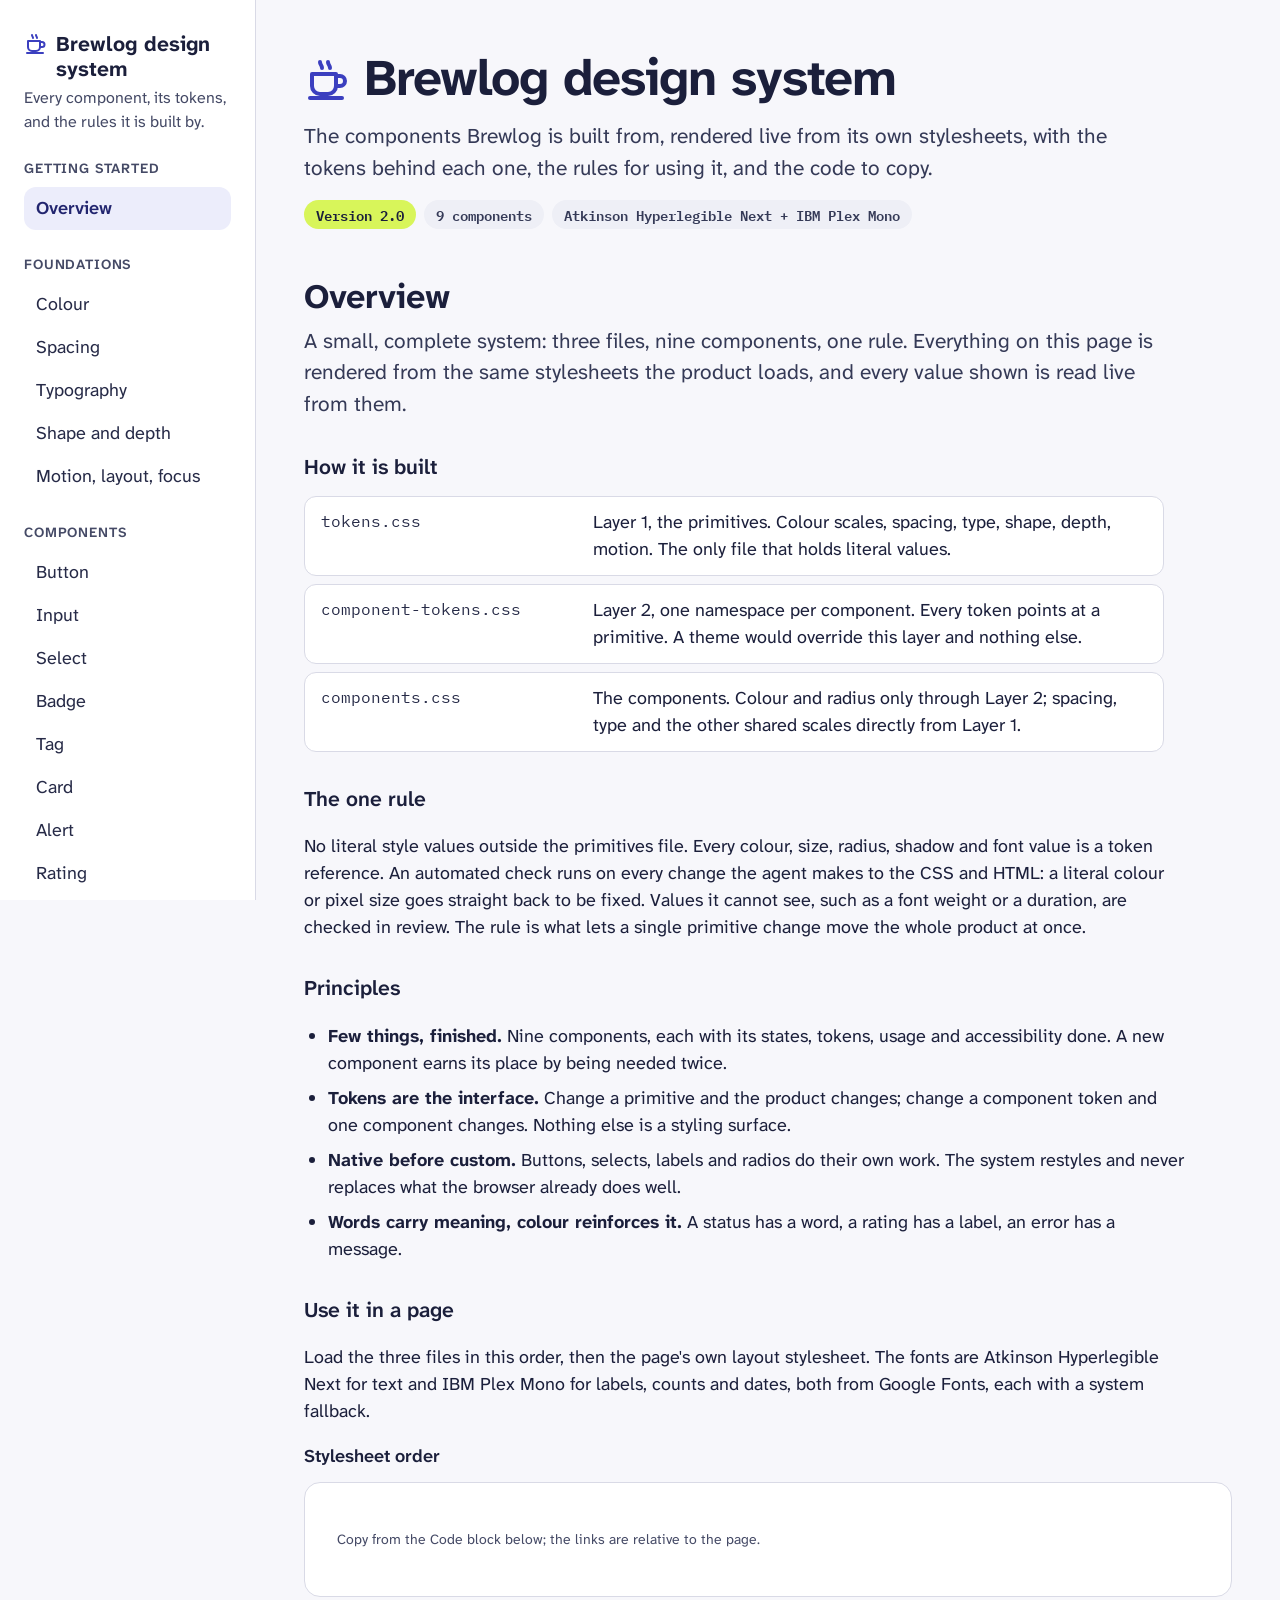
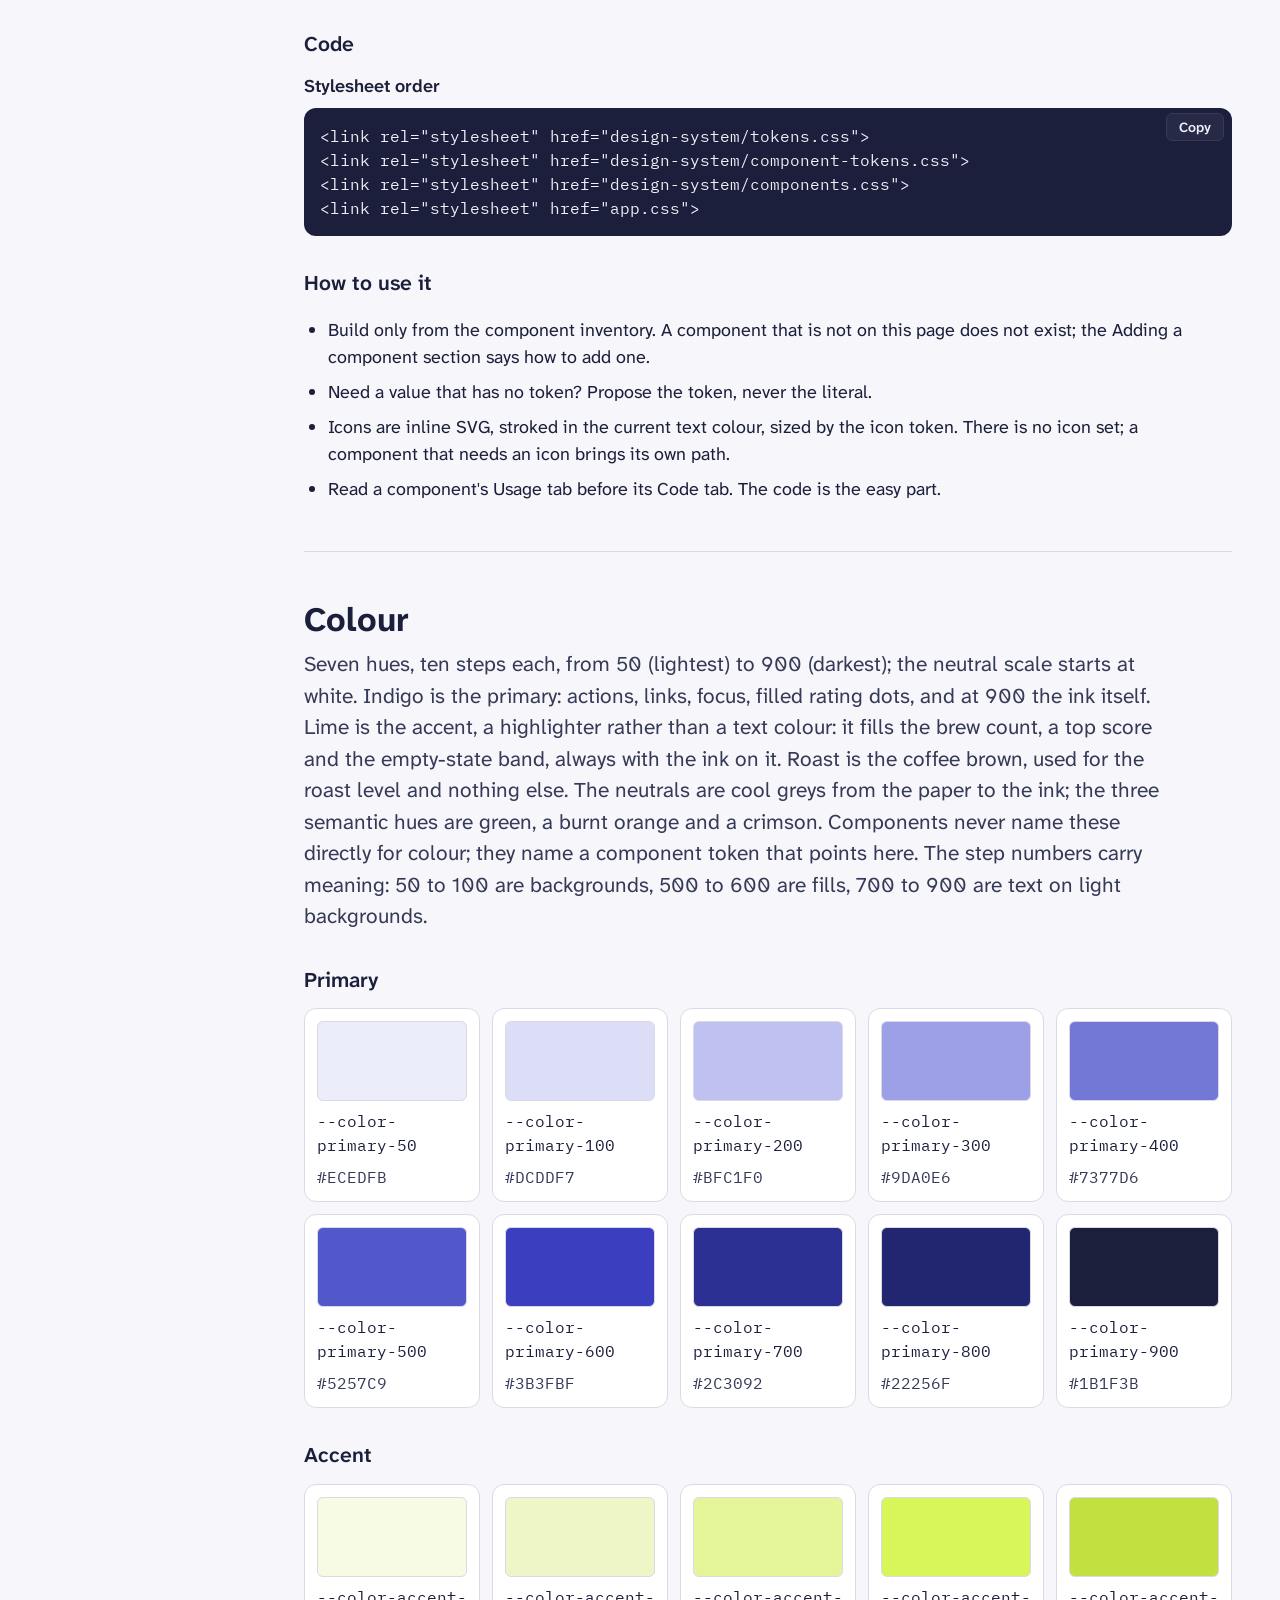
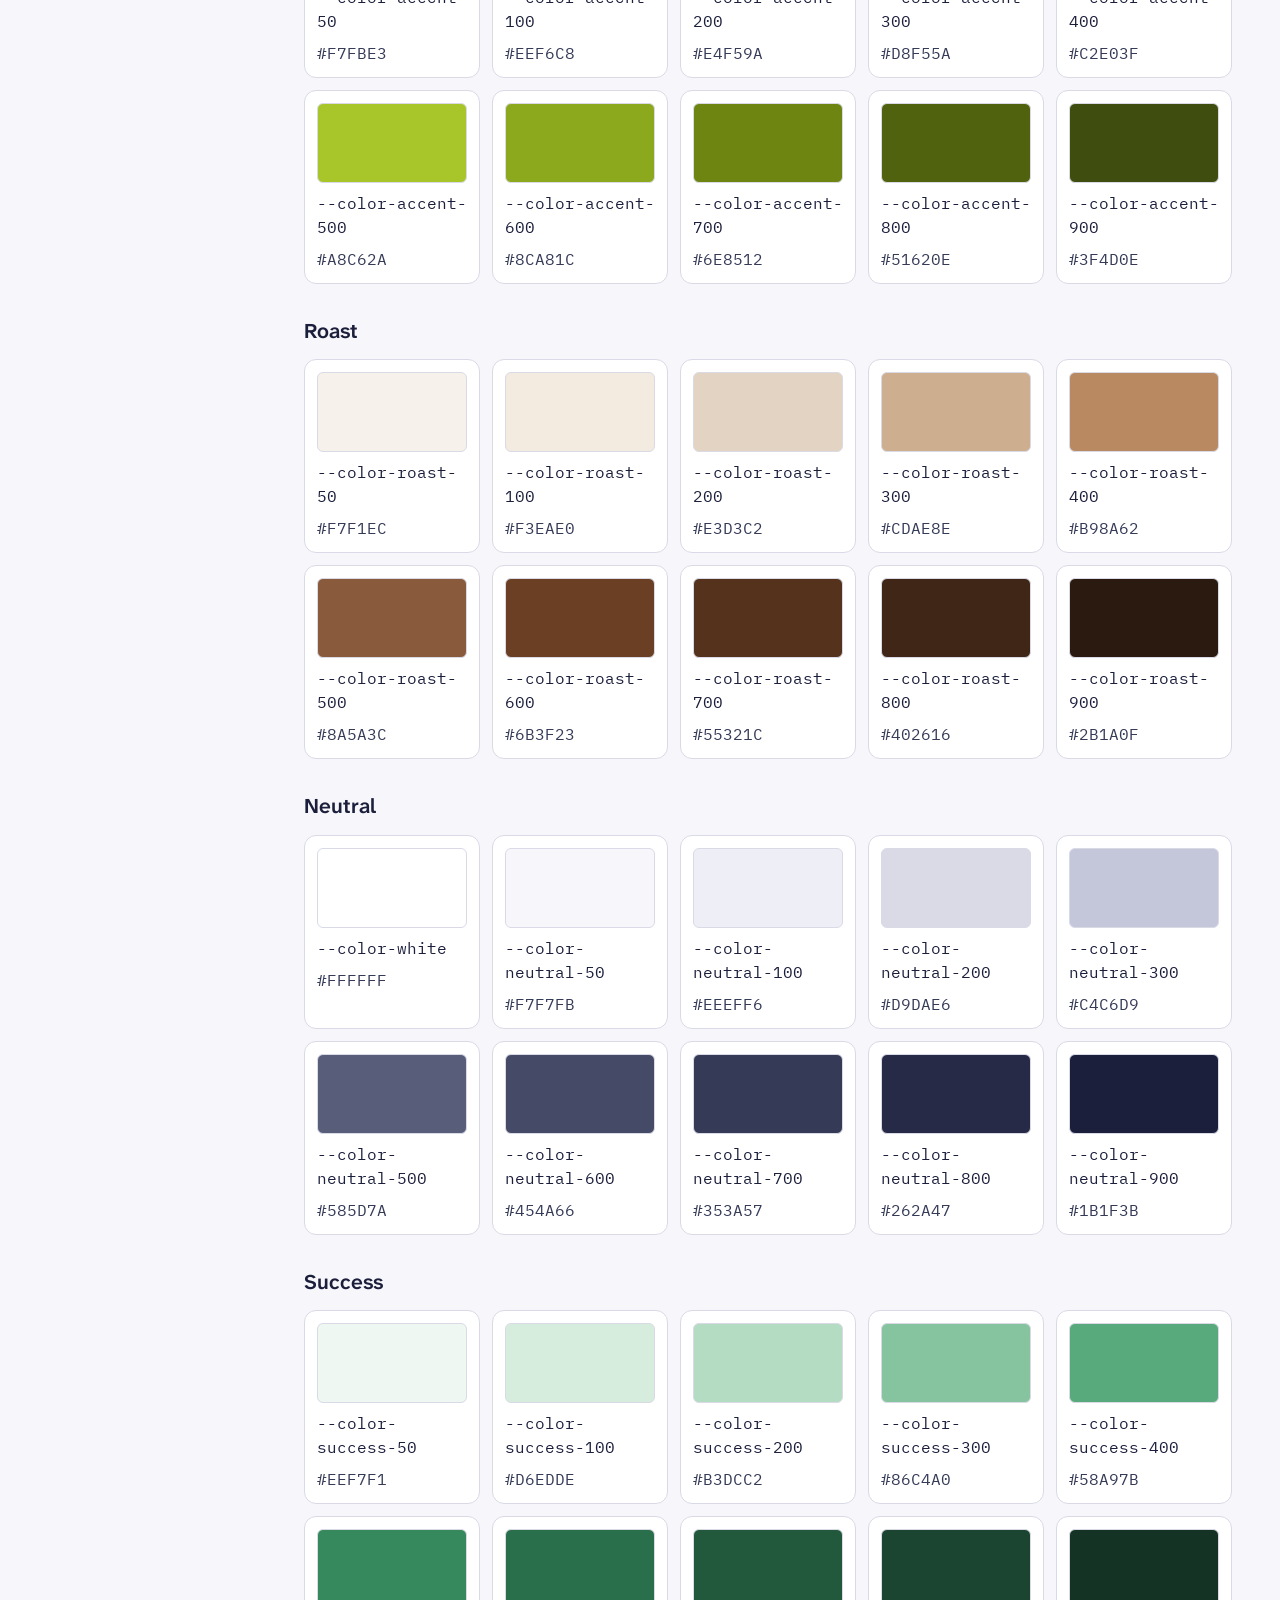
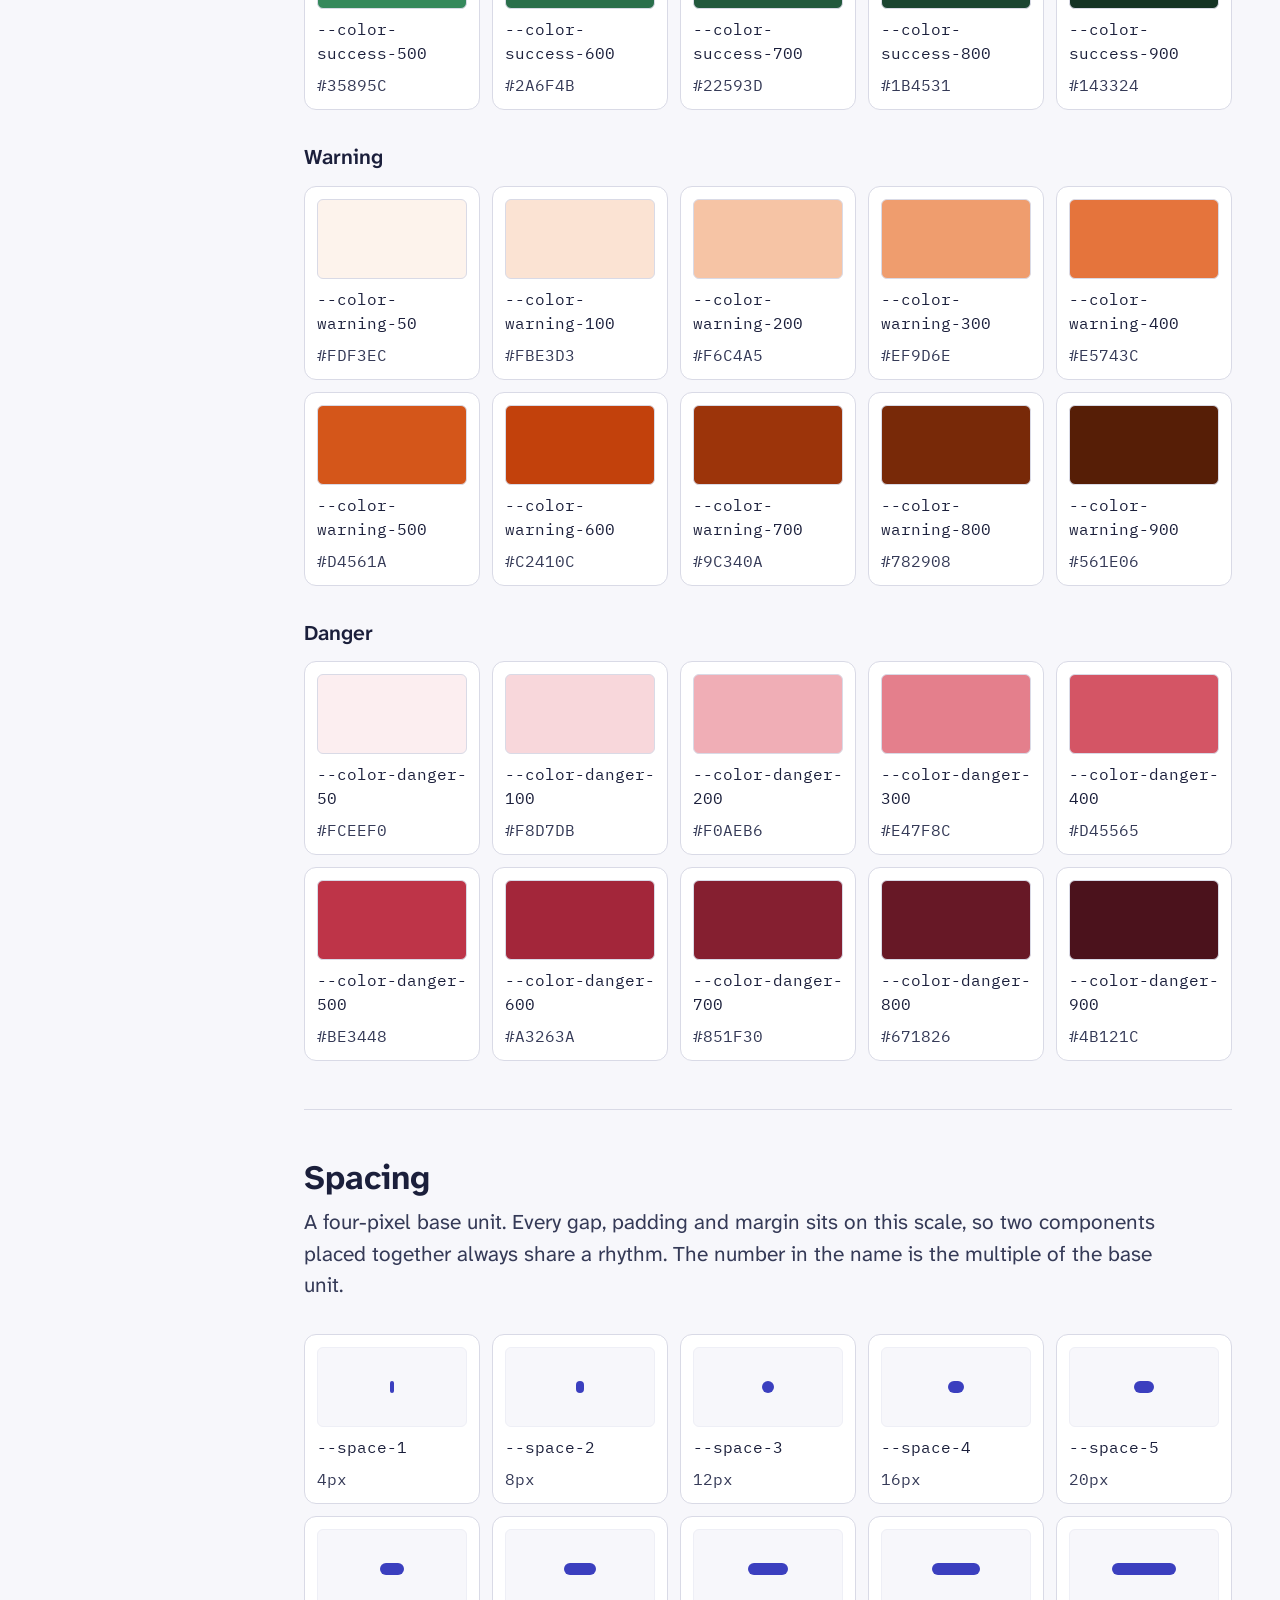
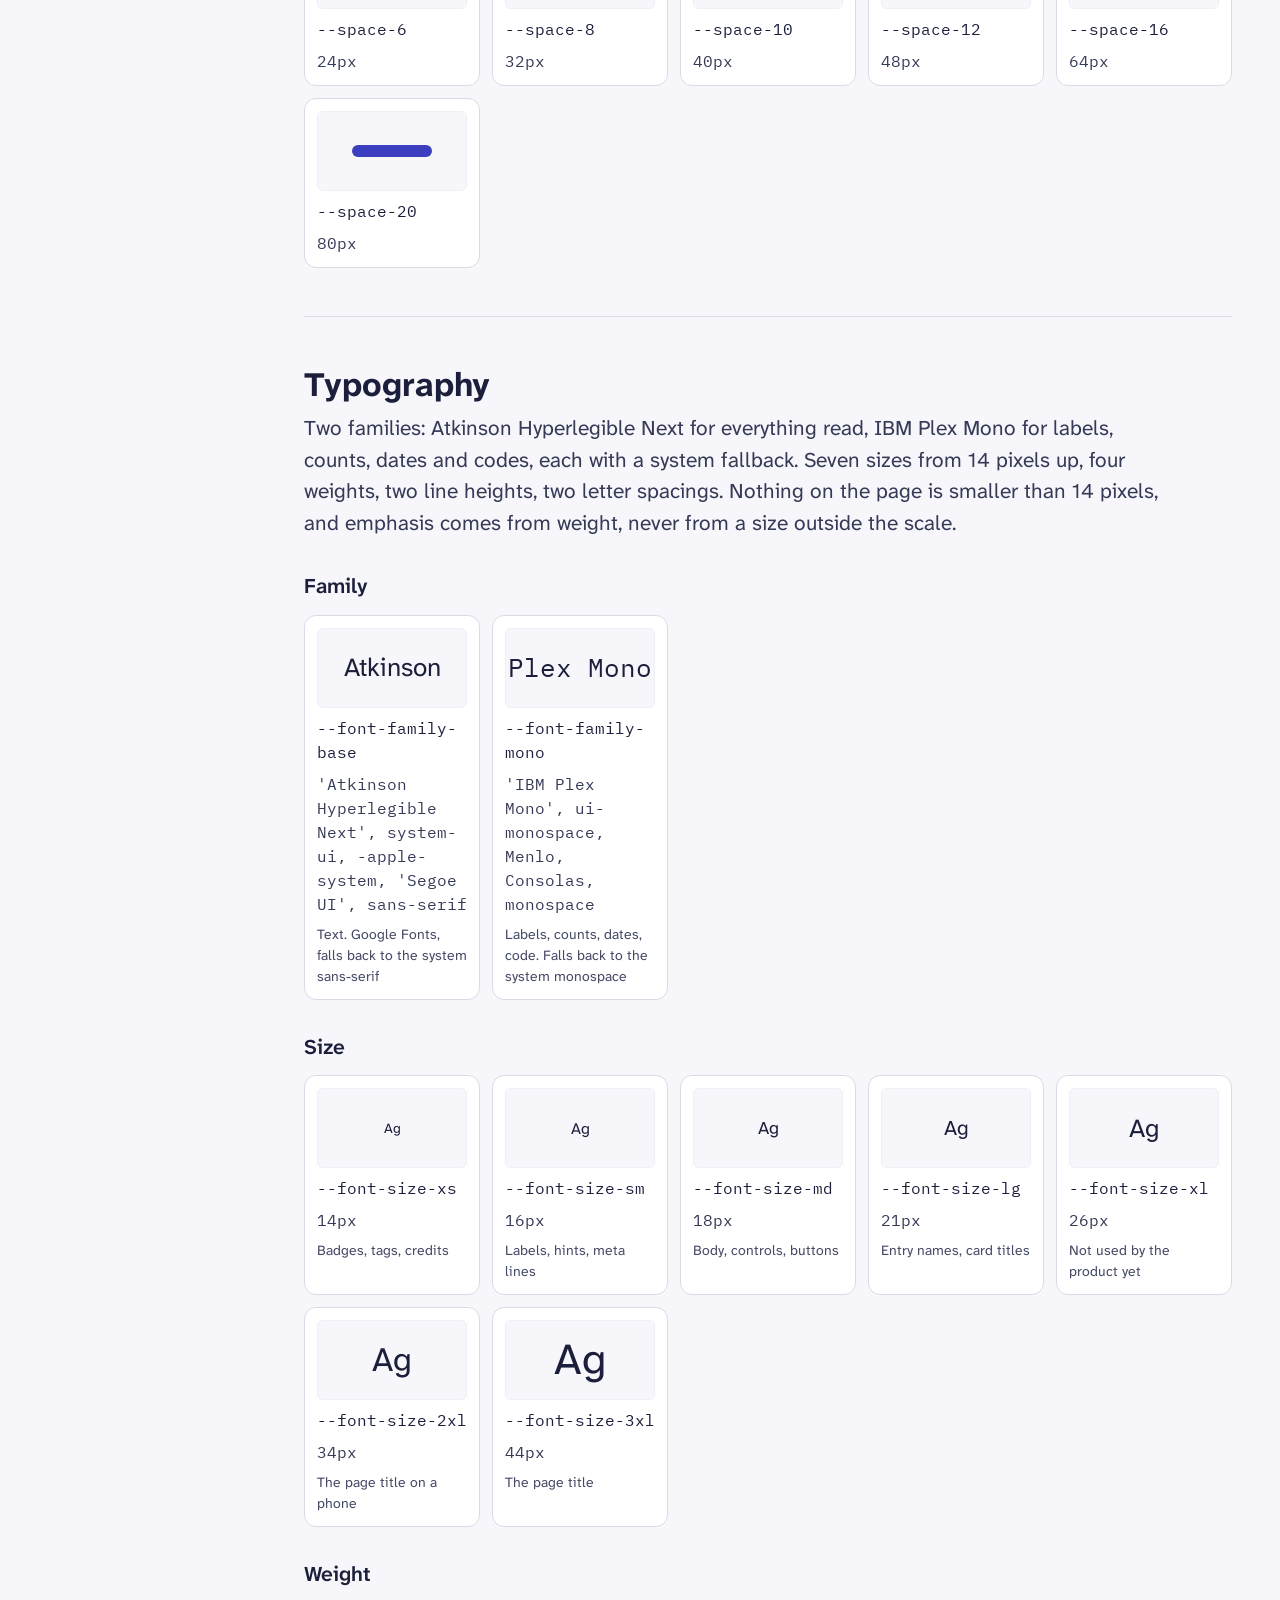
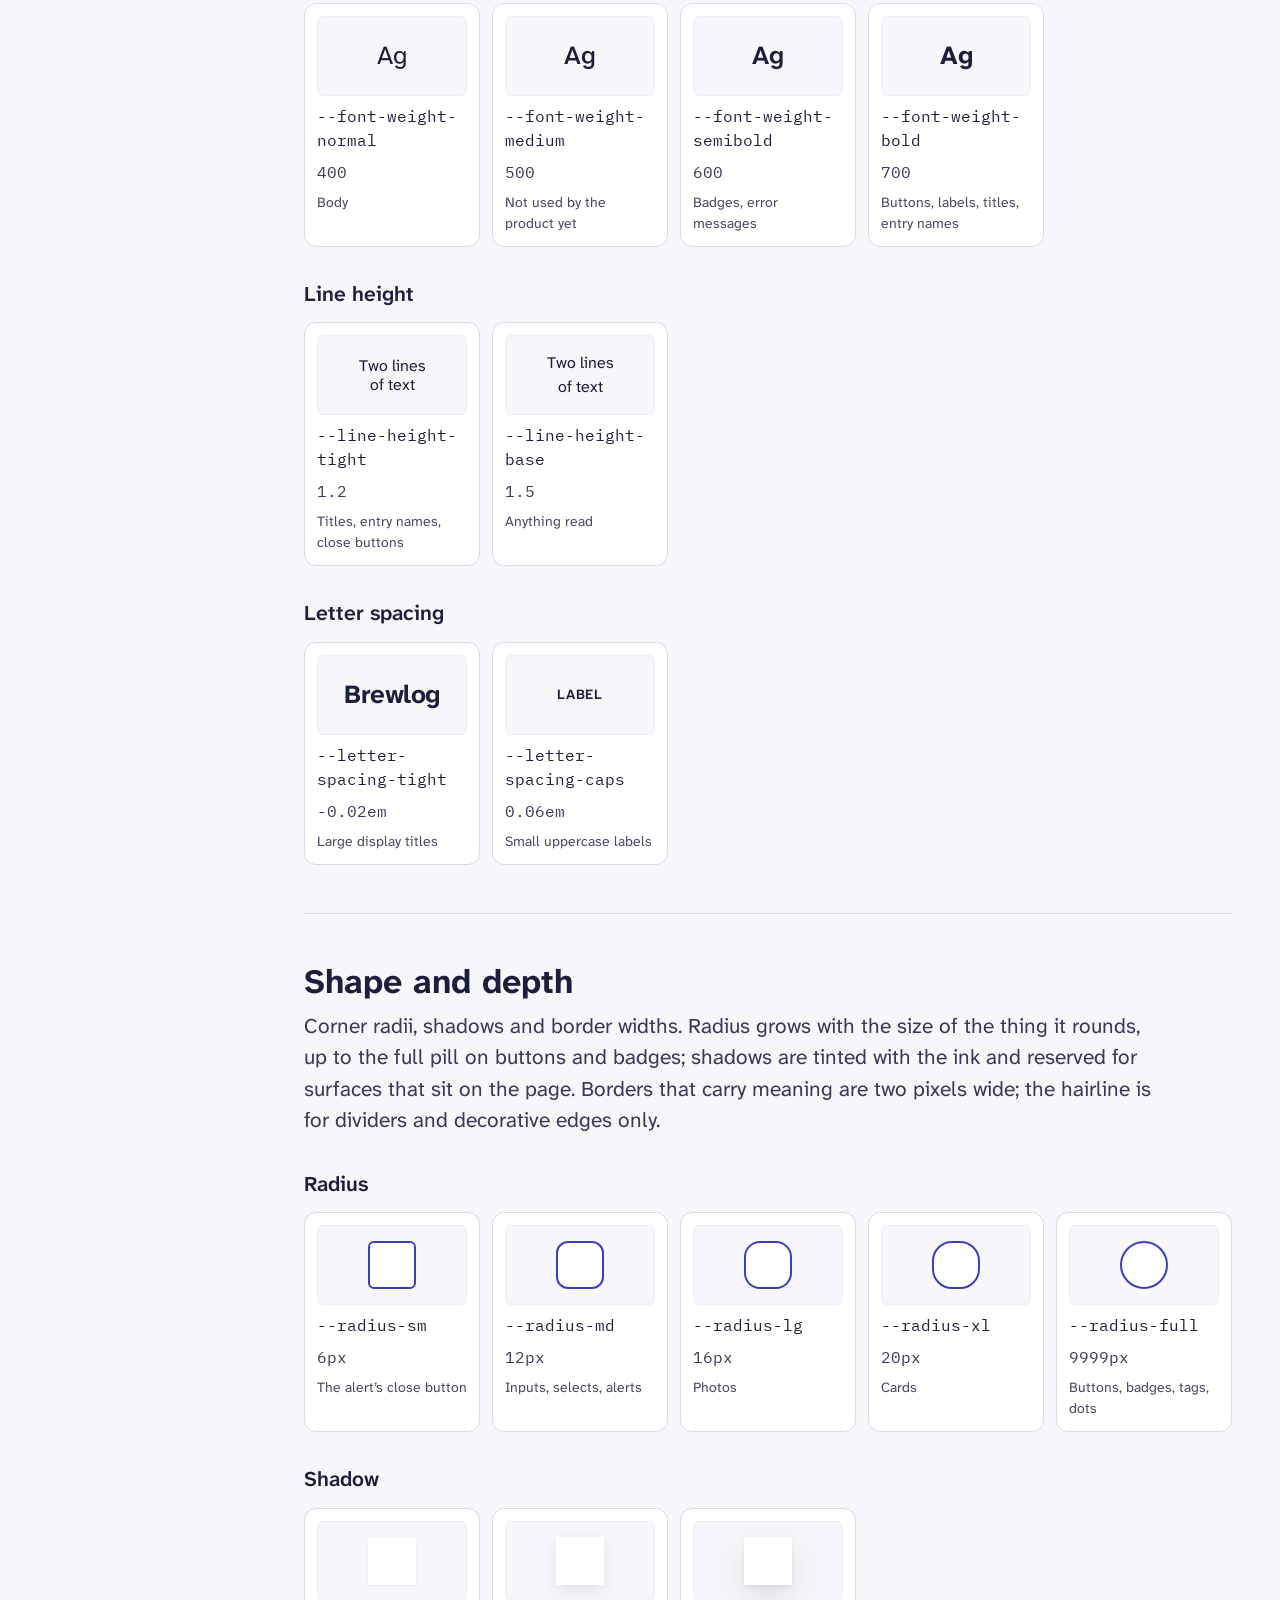
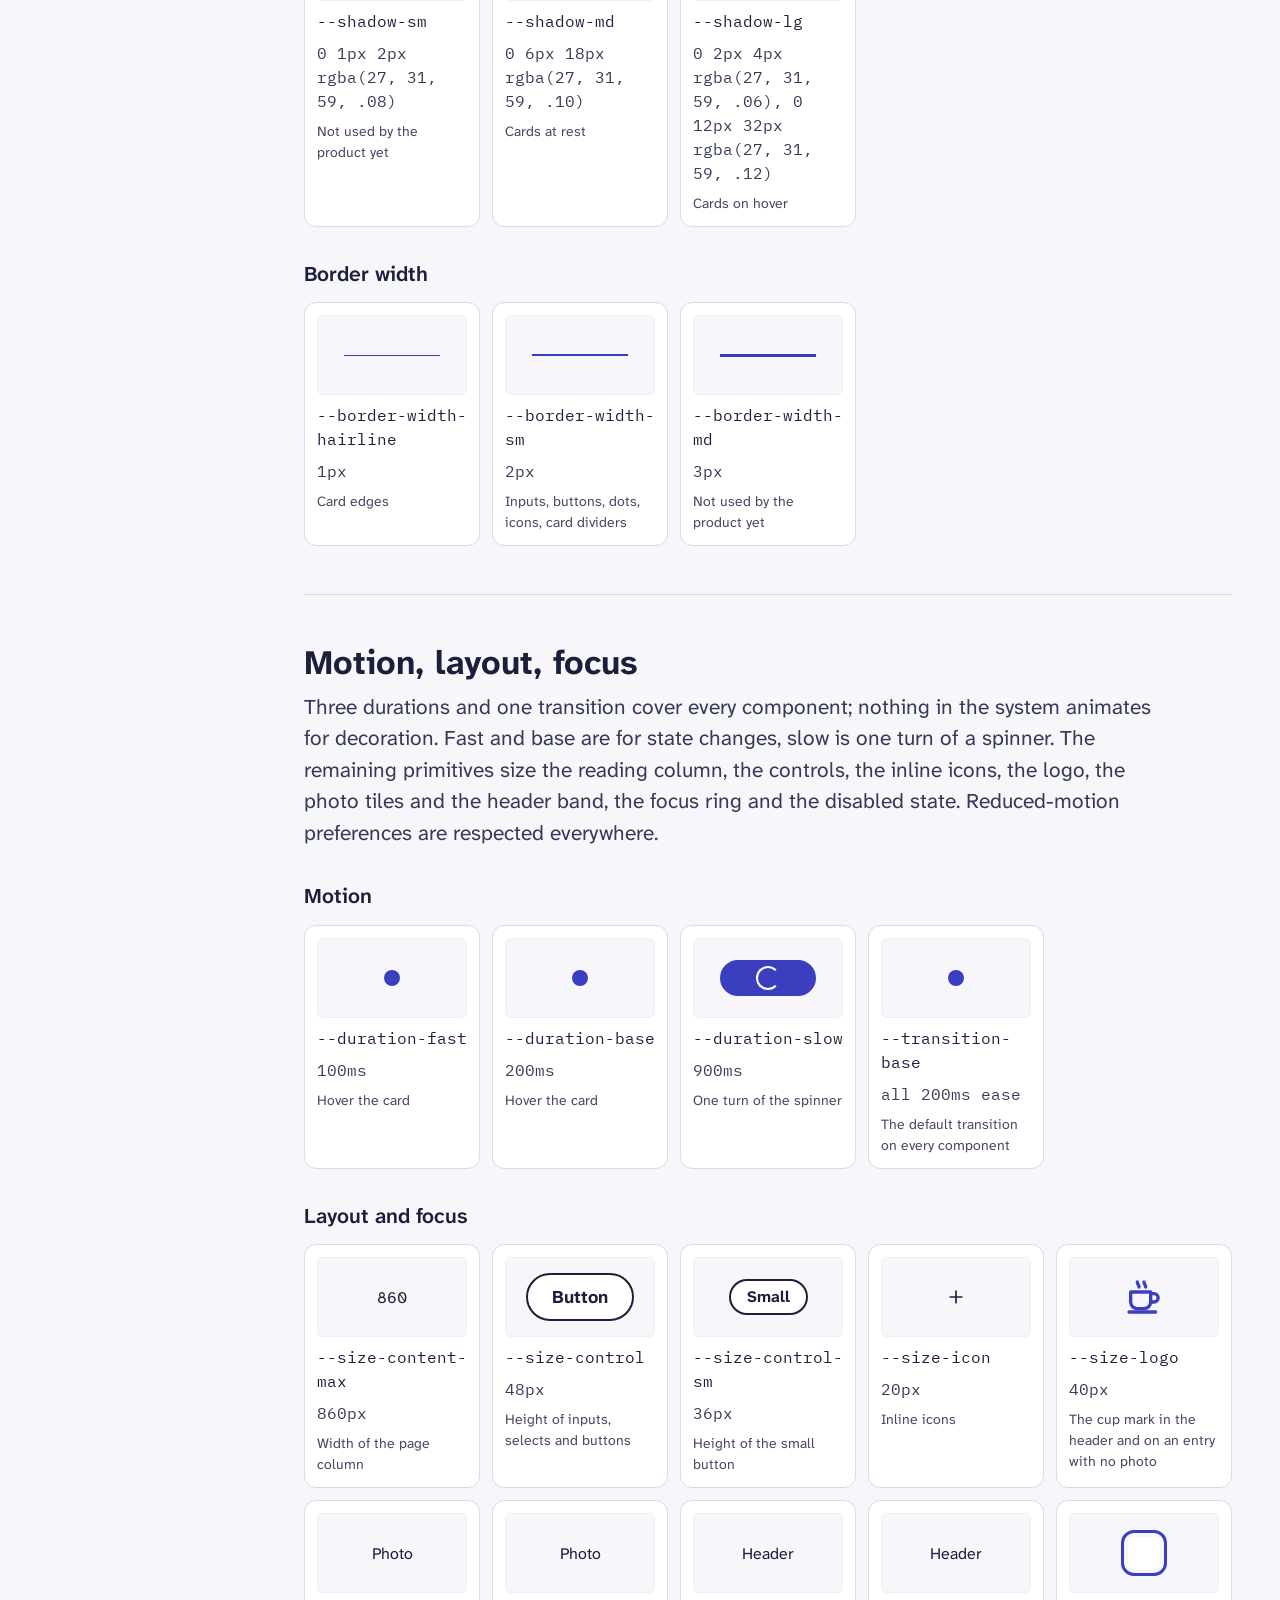
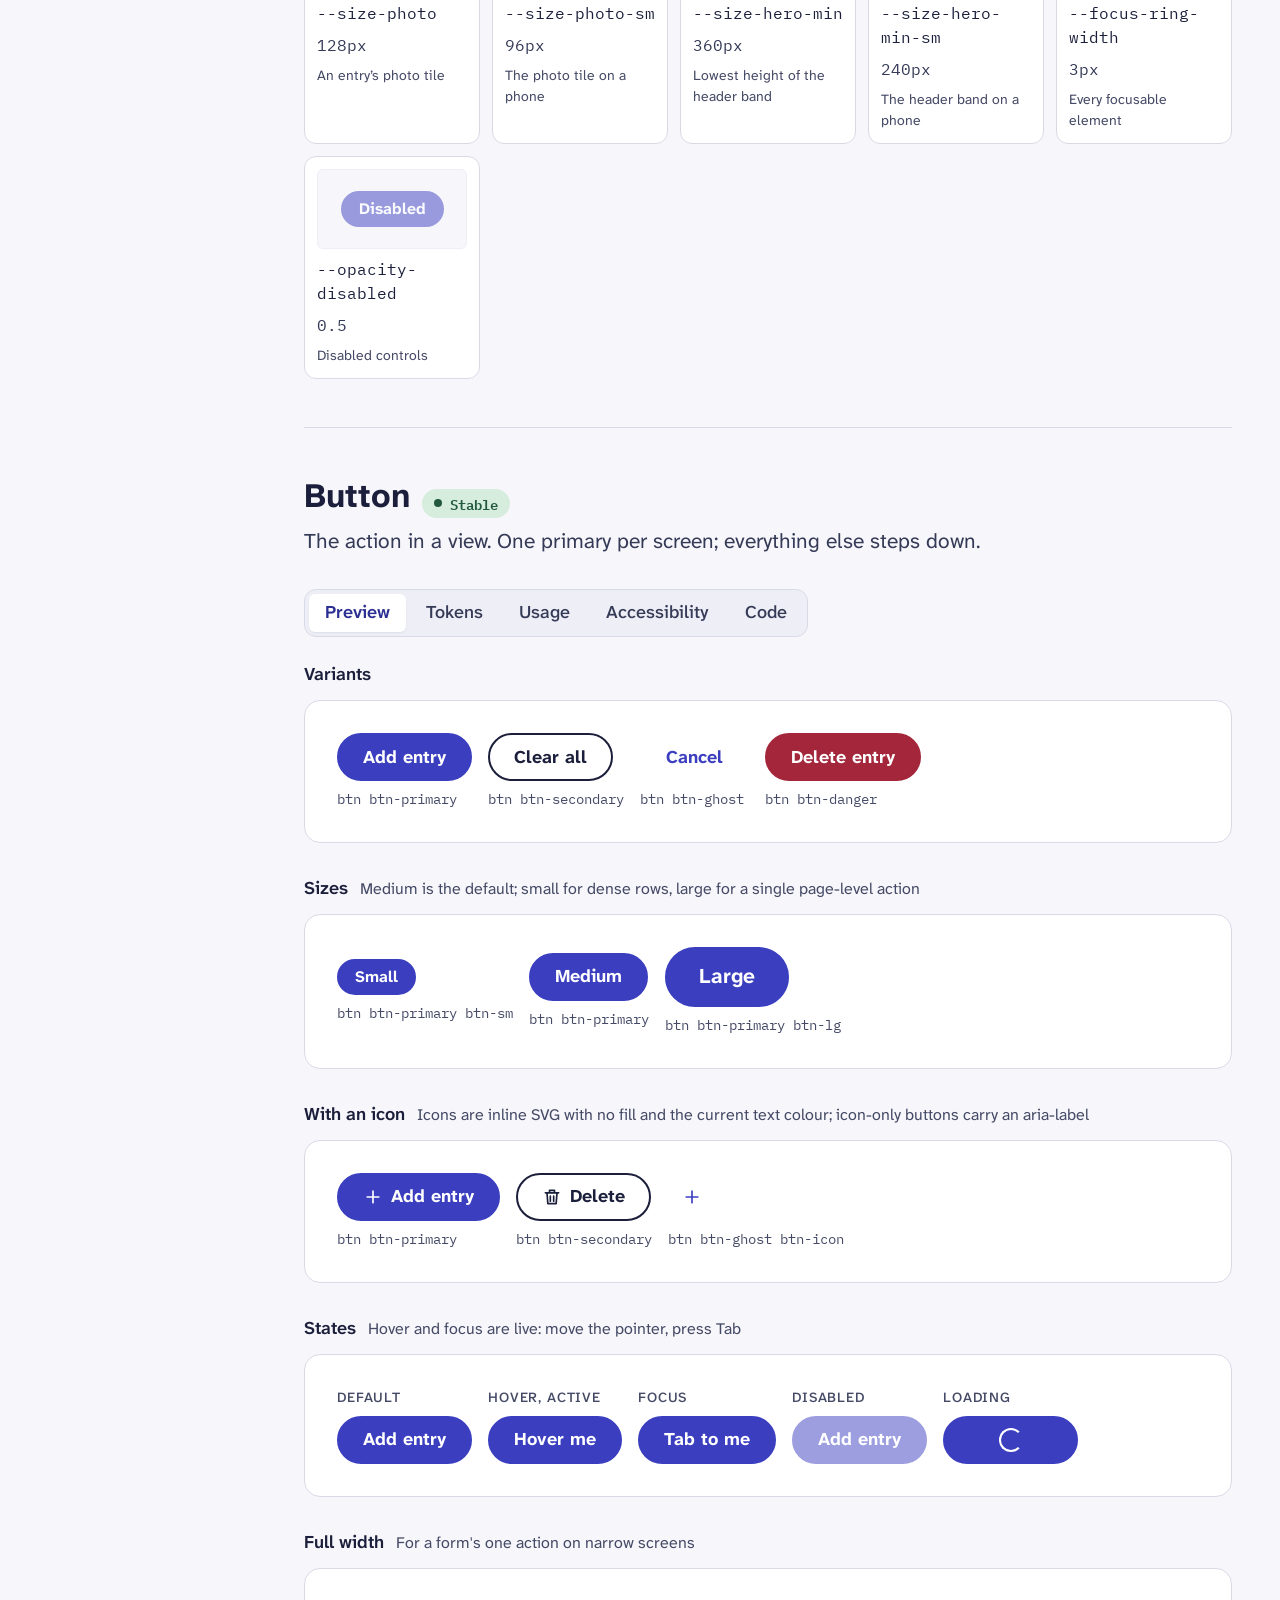
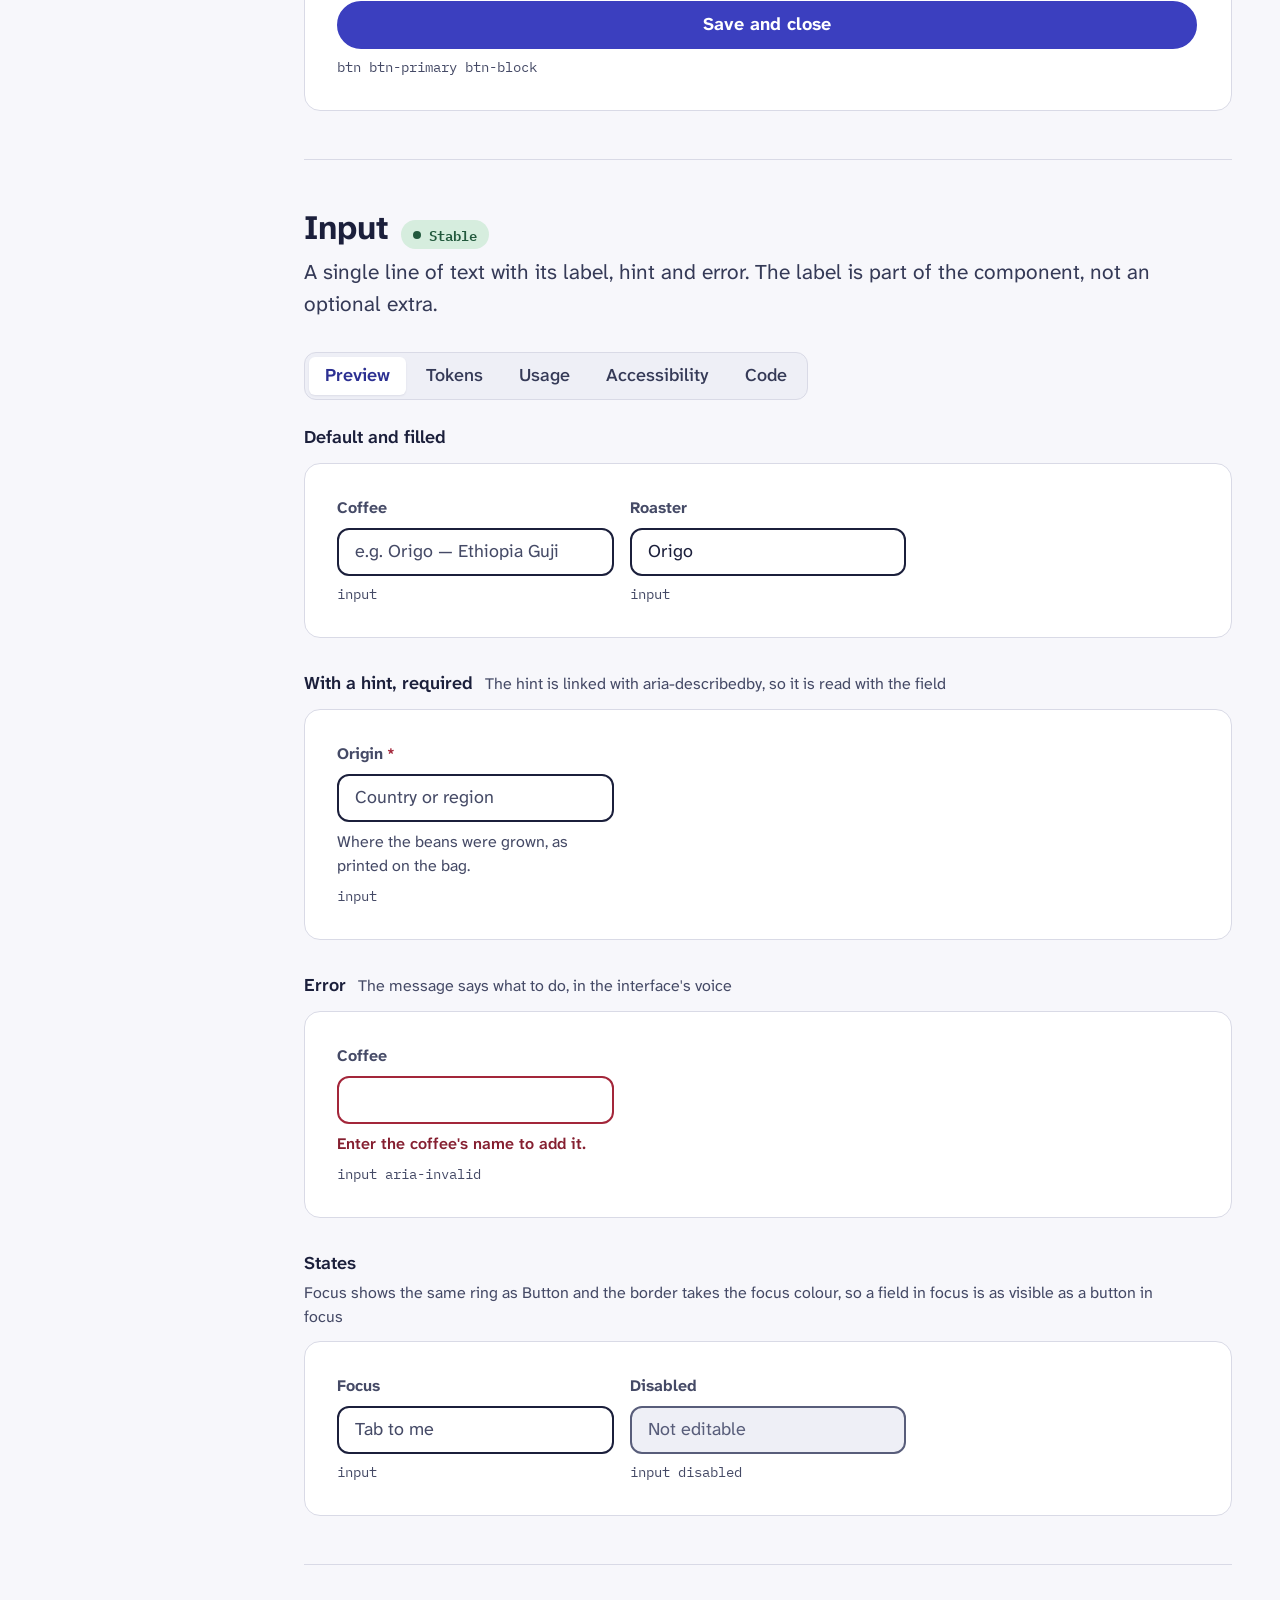
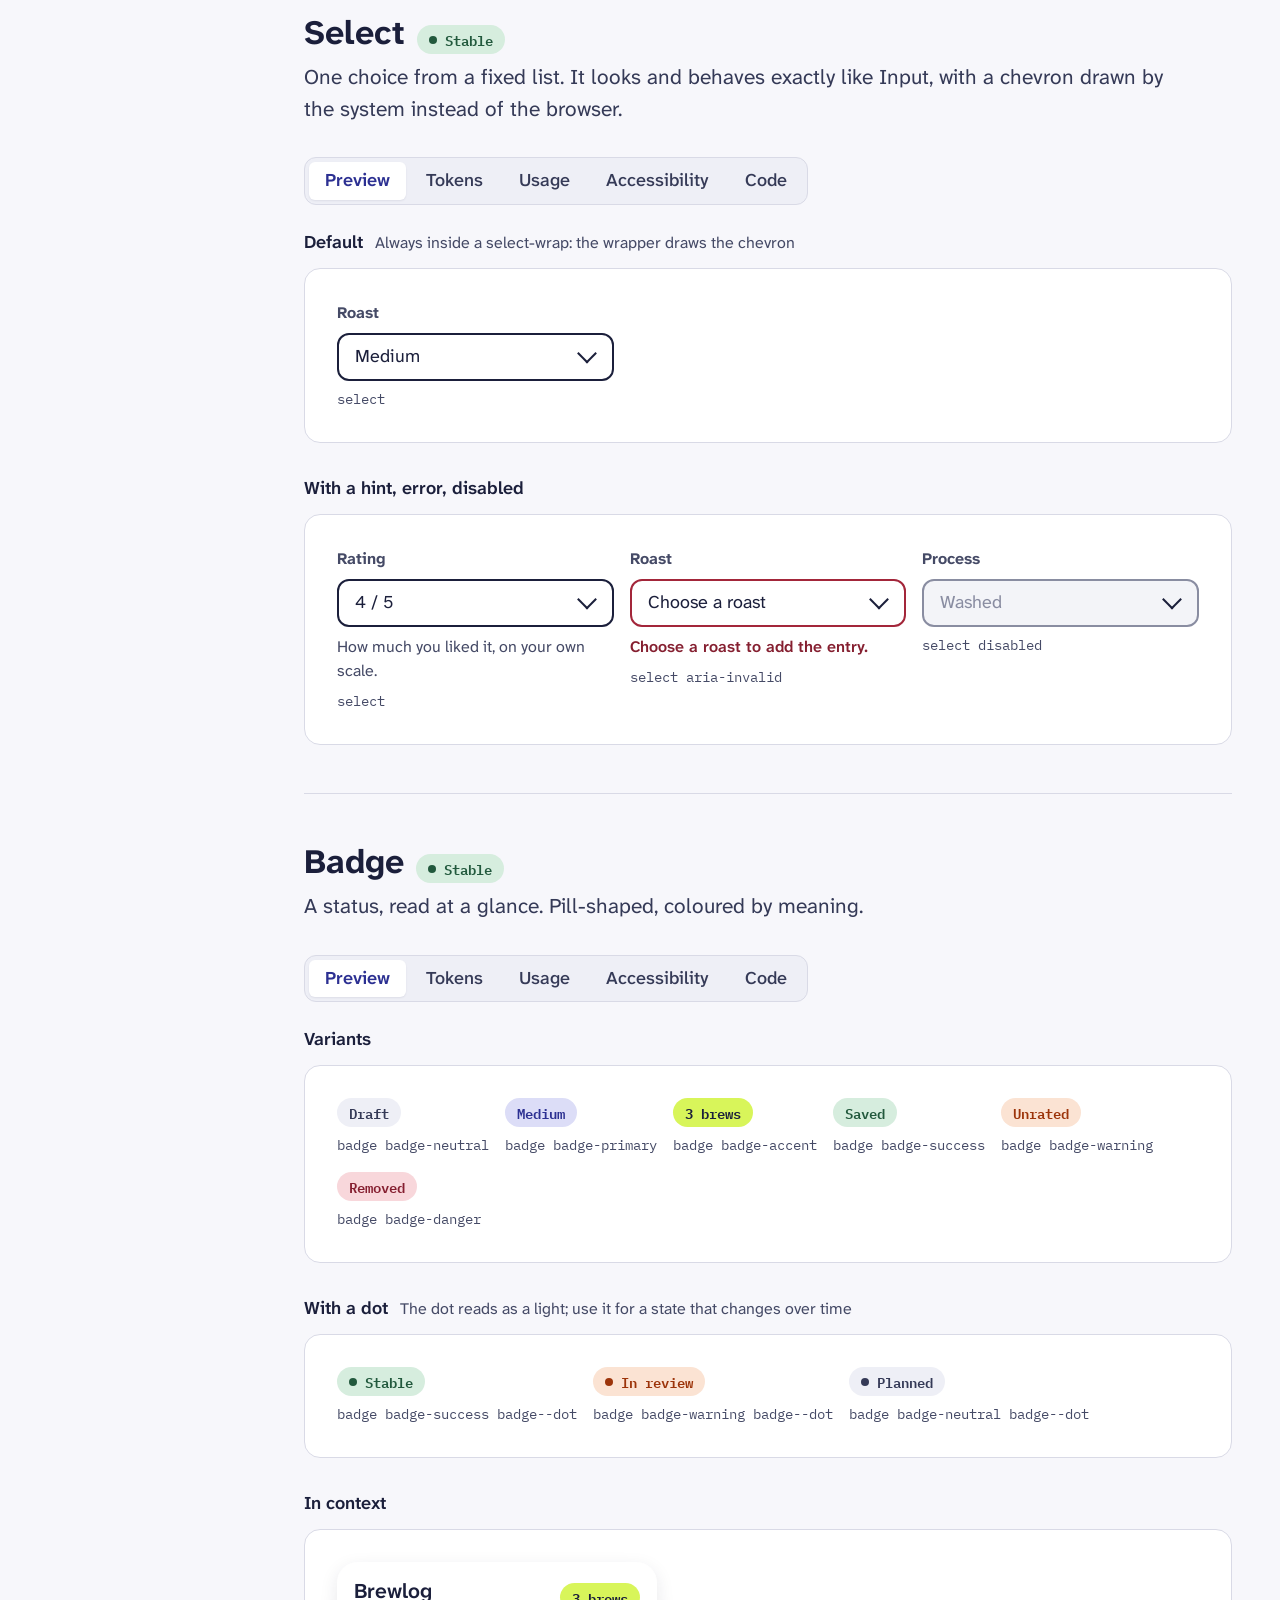
==== commit 0211cb78: "Design system: radius and focus-ring component tokens, letter-spacing scale, viewer drift check and " ====
--- a/product/design-system/viewer/index.html
+++ b/product/design-system/viewer/index.html
@@ -66,7 +66,7 @@
     <div class="v-files__row"><code>components.css</code><span>The components. Colour and radius only through Layer 2; spacing, type and the other shared scales directly from Layer 1.</span></div>
   </div>
   <h3>The one rule</h3>
-  <p>No literal style values outside the primitives file. Every colour, size, radius, shadow and font value is a token reference, and an automated check on every change sends any literal back to be fixed. The rule is what lets a single primitive change move the whole product at once.</p>
+  <p>No literal style values outside the primitives file. Every colour, size, radius, shadow and font value is a token reference. An automated check runs on every change the agent makes to the CSS and HTML: a literal colour or pixel size goes straight back to be fixed. Values it cannot see, such as a font weight or a duration, are checked in review. The rule is what lets a single primitive change move the whole product at once.</p>
   <h3>Principles</h3>
   <ul>
     <li><b>Few things, finished.</b> Nine components, each with its states, tokens, usage and accessibility done. A new component earns its place by being needed twice.</li>
@@ -109,31 +109,32 @@
 <section class="v-section" id="spacing">
   <div class="v-section__head"><h2>Spacing</h2></div>
   <p class="v-lede">A four-pixel base unit. Every gap, padding and margin sits on this scale, so two components placed together always share a rhythm. The number in the name is the multiple of the base unit.</p>
-  <div class="v-grid"><div class="v-tk" data-token="--space-1"><div class="v-tk__preview"><div class="v-pv-bar" style="width: var(--space-1)"></div></div><div class="v-tk__name"></div><div class="v-tk__value"></div></div><div class="v-tk" data-token="--space-2"><div class="v-tk__preview"><div class="v-pv-bar" style="width: var(--space-2)"></div></div><div class="v-tk__name"></div><div class="v-tk__value"></div></div><div class="v-tk" data-token="--space-3"><div class="v-tk__preview"><div class="v-pv-bar" style="width: var(--space-3)"></div></div><div class="v-tk__name"></div><div class="v-tk__value"></div></div><div class="v-tk" data-token="--space-4"><div class="v-tk__preview"><div class="v-pv-bar" style="width: var(--space-4)"></div></div><div class="v-tk__name"></div><div class="v-tk__value"></div></div><div class="v-tk" data-token="--space-6"><div class="v-tk__preview"><div class="v-pv-bar" style="width: var(--space-6)"></div></div><div class="v-tk__name"></div><div class="v-tk__value"></div></div><div class="v-tk" data-token="--space-8"><div class="v-tk__preview"><div class="v-pv-bar" style="width: var(--space-8)"></div></div><div class="v-tk__name"></div><div class="v-tk__value"></div></div><div class="v-tk" data-token="--space-12"><div class="v-tk__preview"><div class="v-pv-bar" style="width: var(--space-12)"></div></div><div class="v-tk__name"></div><div class="v-tk__value"></div></div><div class="v-tk" data-token="--space-16"><div class="v-tk__preview"><div class="v-pv-bar" style="width: var(--space-16)"></div></div><div class="v-tk__name"></div><div class="v-tk__value"></div></div></div>
+  <div class="v-grid"><div class="v-tk" data-token="--space-1"><div class="v-tk__preview"><div class="v-pv-bar" style="width: var(--space-1)"></div></div><div class="v-tk__name"></div><div class="v-tk__value"></div></div><div class="v-tk" data-token="--space-2"><div class="v-tk__preview"><div class="v-pv-bar" style="width: var(--space-2)"></div></div><div class="v-tk__name"></div><div class="v-tk__value"></div></div><div class="v-tk" data-token="--space-3"><div class="v-tk__preview"><div class="v-pv-bar" style="width: var(--space-3)"></div></div><div class="v-tk__name"></div><div class="v-tk__value"></div></div><div class="v-tk" data-token="--space-4"><div class="v-tk__preview"><div class="v-pv-bar" style="width: var(--space-4)"></div></div><div class="v-tk__name"></div><div class="v-tk__value"></div></div><div class="v-tk" data-token="--space-5"><div class="v-tk__preview"><div class="v-pv-bar" style="width: var(--space-5)"></div></div><div class="v-tk__name"></div><div class="v-tk__value"></div></div><div class="v-tk" data-token="--space-6"><div class="v-tk__preview"><div class="v-pv-bar" style="width: var(--space-6)"></div></div><div class="v-tk__name"></div><div class="v-tk__value"></div></div><div class="v-tk" data-token="--space-8"><div class="v-tk__preview"><div class="v-pv-bar" style="width: var(--space-8)"></div></div><div class="v-tk__name"></div><div class="v-tk__value"></div></div><div class="v-tk" data-token="--space-10"><div class="v-tk__preview"><div class="v-pv-bar" style="width: var(--space-10)"></div></div><div class="v-tk__name"></div><div class="v-tk__value"></div></div><div class="v-tk" data-token="--space-12"><div class="v-tk__preview"><div class="v-pv-bar" style="width: var(--space-12)"></div></div><div class="v-tk__name"></div><div class="v-tk__value"></div></div><div class="v-tk" data-token="--space-16"><div class="v-tk__preview"><div class="v-pv-bar" style="width: var(--space-16)"></div></div><div class="v-tk__name"></div><div class="v-tk__value"></div></div><div class="v-tk" data-token="--space-20"><div class="v-tk__preview"><div class="v-pv-bar" style="width: var(--space-20)"></div></div><div class="v-tk__name"></div><div class="v-tk__value"></div></div></div>
 </section>
 
 <section class="v-section" id="typography">
   <div class="v-section__head"><h2>Typography</h2></div>
-  <p class="v-lede">Two families: Atkinson Hyperlegible Next for everything read, IBM Plex Mono for labels, counts, dates and codes, each with a system fallback. Seven sizes from 14 pixels up, four weights, two line heights. Nothing on the page is smaller than 14 pixels, and emphasis comes from weight, never from a size outside the scale.</p>
+  <p class="v-lede">Two families: Atkinson Hyperlegible Next for everything read, IBM Plex Mono for labels, counts, dates and codes, each with a system fallback. Seven sizes from 14 pixels up, four weights, two line heights, two letter spacings. Nothing on the page is smaller than 14 pixels, and emphasis comes from weight, never from a size outside the scale.</p>
   <div class="v-group"><h3>Family</h3><div class="v-grid"><div class="v-tk" data-token="--font-family-base"><div class="v-tk__preview"><span class="v-pv-text" style="font-size: var(--font-size-xl)">Atkinson</span></div><div class="v-tk__name"></div><div class="v-tk__value"></div><div class="v-tk__note">Text. Google Fonts, falls back to the system sans-serif</div></div><div class="v-tk" data-token="--font-family-mono"><div class="v-tk__preview"><span class="v-pv-text" style="font-size: var(--font-size-xl); font-family: var(--font-family-mono)">Plex Mono</span></div><div class="v-tk__name"></div><div class="v-tk__value"></div><div class="v-tk__note">Labels, counts, dates, code. Falls back to the system monospace</div></div></div></div>
-  <div class="v-group"><h3>Size</h3><div class="v-grid"><div class="v-tk" data-token="--font-size-xs"><div class="v-tk__preview"><span class="v-pv-text" style="font-size: var(--font-size-xs)">Ag</span></div><div class="v-tk__name"></div><div class="v-tk__value"></div><div class="v-tk__note">Badges, tags, credits</div></div><div class="v-tk" data-token="--font-size-sm"><div class="v-tk__preview"><span class="v-pv-text" style="font-size: var(--font-size-sm)">Ag</span></div><div class="v-tk__name"></div><div class="v-tk__value"></div><div class="v-tk__note">Labels, hints, meta lines</div></div><div class="v-tk" data-token="--font-size-md"><div class="v-tk__preview"><span class="v-pv-text" style="font-size: var(--font-size-md)">Ag</span></div><div class="v-tk__name"></div><div class="v-tk__value"></div><div class="v-tk__note">Body, controls, buttons</div></div><div class="v-tk" data-token="--font-size-lg"><div class="v-tk__preview"><span class="v-pv-text" style="font-size: var(--font-size-lg)">Ag</span></div><div class="v-tk__name"></div><div class="v-tk__value"></div><div class="v-tk__note">Entry names, card titles</div></div><div class="v-tk" data-token="--font-size-xl"><div class="v-tk__preview"><span class="v-pv-text" style="font-size: var(--font-size-xl)">Ag</span></div><div class="v-tk__name"></div><div class="v-tk__value"></div><div class="v-tk__note">Page sections</div></div><div class="v-tk" data-token="--font-size-2xl"><div class="v-tk__preview"><span class="v-pv-text" style="font-size: var(--font-size-2xl)">Ag</span></div><div class="v-tk__name"></div><div class="v-tk__value"></div><div class="v-tk__note">Page title</div></div><div class="v-tk" data-token="--font-size-3xl"><div class="v-tk__preview"><span class="v-pv-text" style="font-size: var(--font-size-3xl)">Ag</span></div><div class="v-tk__name"></div><div class="v-tk__value"></div><div class="v-tk__note">The header band</div></div></div></div>
-  <div class="v-group"><h3>Weight</h3><div class="v-grid"><div class="v-tk" data-token="--font-weight-normal"><div class="v-tk__preview"><span class="v-pv-text" style="font-weight: var(--font-weight-normal); font-size: var(--font-size-xl)">Ag</span></div><div class="v-tk__name"></div><div class="v-tk__value"></div><div class="v-tk__note">Body</div></div><div class="v-tk" data-token="--font-weight-medium"><div class="v-tk__preview"><span class="v-pv-text" style="font-weight: var(--font-weight-medium); font-size: var(--font-size-xl)">Ag</span></div><div class="v-tk__name"></div><div class="v-tk__value"></div><div class="v-tk__note">Buttons</div></div><div class="v-tk" data-token="--font-weight-semibold"><div class="v-tk__preview"><span class="v-pv-text" style="font-weight: var(--font-weight-semibold); font-size: var(--font-size-xl)">Ag</span></div><div class="v-tk__name"></div><div class="v-tk__value"></div><div class="v-tk__note">Labels, names</div></div><div class="v-tk" data-token="--font-weight-bold"><div class="v-tk__preview"><span class="v-pv-text" style="font-weight: var(--font-weight-bold); font-size: var(--font-size-xl)">Ag</span></div><div class="v-tk__name"></div><div class="v-tk__value"></div><div class="v-tk__note">Titles</div></div></div></div>
-  <div class="v-group"><h3>Line height</h3><div class="v-grid"><div class="v-tk" data-token="--line-height-tight"><div class="v-tk__preview"><span class="v-pv-text" style="line-height: var(--line-height-tight); font-size: var(--font-size-sm); text-align:center">Two lines<br>of text</span></div><div class="v-tk__name"></div><div class="v-tk__value"></div><div class="v-tk__note">Headings, badges</div></div><div class="v-tk" data-token="--line-height-base"><div class="v-tk__preview"><span class="v-pv-text" style="line-height: var(--line-height-base); font-size: var(--font-size-sm); text-align:center">Two lines<br>of text</span></div><div class="v-tk__name"></div><div class="v-tk__value"></div><div class="v-tk__note">Anything read</div></div></div></div>
+  <div class="v-group"><h3>Size</h3><div class="v-grid"><div class="v-tk" data-token="--font-size-xs"><div class="v-tk__preview"><span class="v-pv-text" style="font-size: var(--font-size-xs)">Ag</span></div><div class="v-tk__name"></div><div class="v-tk__value"></div><div class="v-tk__note">Badges, tags, credits</div></div><div class="v-tk" data-token="--font-size-sm"><div class="v-tk__preview"><span class="v-pv-text" style="font-size: var(--font-size-sm)">Ag</span></div><div class="v-tk__name"></div><div class="v-tk__value"></div><div class="v-tk__note">Labels, hints, meta lines</div></div><div class="v-tk" data-token="--font-size-md"><div class="v-tk__preview"><span class="v-pv-text" style="font-size: var(--font-size-md)">Ag</span></div><div class="v-tk__name"></div><div class="v-tk__value"></div><div class="v-tk__note">Body, controls, buttons</div></div><div class="v-tk" data-token="--font-size-lg"><div class="v-tk__preview"><span class="v-pv-text" style="font-size: var(--font-size-lg)">Ag</span></div><div class="v-tk__name"></div><div class="v-tk__value"></div><div class="v-tk__note">Entry names, card titles</div></div><div class="v-tk" data-token="--font-size-xl"><div class="v-tk__preview"><span class="v-pv-text" style="font-size: var(--font-size-xl)">Ag</span></div><div class="v-tk__name"></div><div class="v-tk__value"></div><div class="v-tk__note">Not used by the product yet</div></div><div class="v-tk" data-token="--font-size-2xl"><div class="v-tk__preview"><span class="v-pv-text" style="font-size: var(--font-size-2xl)">Ag</span></div><div class="v-tk__name"></div><div class="v-tk__value"></div><div class="v-tk__note">The page title on a phone</div></div><div class="v-tk" data-token="--font-size-3xl"><div class="v-tk__preview"><span class="v-pv-text" style="font-size: var(--font-size-3xl)">Ag</span></div><div class="v-tk__name"></div><div class="v-tk__value"></div><div class="v-tk__note">The page title</div></div></div></div>
+  <div class="v-group"><h3>Weight</h3><div class="v-grid"><div class="v-tk" data-token="--font-weight-normal"><div class="v-tk__preview"><span class="v-pv-text" style="font-weight: var(--font-weight-normal); font-size: var(--font-size-xl)">Ag</span></div><div class="v-tk__name"></div><div class="v-tk__value"></div><div class="v-tk__note">Body</div></div><div class="v-tk" data-token="--font-weight-medium"><div class="v-tk__preview"><span class="v-pv-text" style="font-weight: var(--font-weight-medium); font-size: var(--font-size-xl)">Ag</span></div><div class="v-tk__name"></div><div class="v-tk__value"></div><div class="v-tk__note">Not used by the product yet</div></div><div class="v-tk" data-token="--font-weight-semibold"><div class="v-tk__preview"><span class="v-pv-text" style="font-weight: var(--font-weight-semibold); font-size: var(--font-size-xl)">Ag</span></div><div class="v-tk__name"></div><div class="v-tk__value"></div><div class="v-tk__note">Badges, error messages</div></div><div class="v-tk" data-token="--font-weight-bold"><div class="v-tk__preview"><span class="v-pv-text" style="font-weight: var(--font-weight-bold); font-size: var(--font-size-xl)">Ag</span></div><div class="v-tk__name"></div><div class="v-tk__value"></div><div class="v-tk__note">Buttons, labels, titles, entry names</div></div></div></div>
+  <div class="v-group"><h3>Line height</h3><div class="v-grid"><div class="v-tk" data-token="--line-height-tight"><div class="v-tk__preview"><span class="v-pv-text" style="line-height: var(--line-height-tight); font-size: var(--font-size-sm); text-align:center">Two lines<br>of text</span></div><div class="v-tk__name"></div><div class="v-tk__value"></div><div class="v-tk__note">Titles, entry names, close buttons</div></div><div class="v-tk" data-token="--line-height-base"><div class="v-tk__preview"><span class="v-pv-text" style="line-height: var(--line-height-base); font-size: var(--font-size-sm); text-align:center">Two lines<br>of text</span></div><div class="v-tk__name"></div><div class="v-tk__value"></div><div class="v-tk__note">Anything read</div></div></div></div>
+  <div class="v-group"><h3>Letter spacing</h3><div class="v-grid"><div class="v-tk" data-token="--letter-spacing-tight"><div class="v-tk__preview"><span class="v-pv-text" style="letter-spacing: var(--letter-spacing-tight); font-size: var(--font-size-xl); font-weight: var(--font-weight-bold)">Brewlog</span></div><div class="v-tk__name"></div><div class="v-tk__value"></div><div class="v-tk__note">Large display titles</div></div><div class="v-tk" data-token="--letter-spacing-caps"><div class="v-tk__preview"><span class="v-pv-text" style="letter-spacing: var(--letter-spacing-caps); font-size: var(--font-size-xs); font-weight: var(--font-weight-semibold); text-transform: uppercase">Label</span></div><div class="v-tk__name"></div><div class="v-tk__value"></div><div class="v-tk__note">Small uppercase labels</div></div></div></div>
 </section>
 
 <section class="v-section" id="shape">
   <div class="v-section__head"><h2>Shape and depth</h2></div>
   <p class="v-lede">Corner radii, shadows and border widths. Radius grows with the size of the thing it rounds, up to the full pill on buttons and badges; shadows are tinted with the ink and reserved for surfaces that sit on the page. Borders that carry meaning are two pixels wide; the hairline is for dividers and decorative edges only.</p>
-  <div class="v-group"><h3>Radius</h3><div class="v-grid"><div class="v-tk" data-token="--radius-sm"><div class="v-tk__preview"><div class="v-pv-box" style="border-radius: var(--radius-sm)"></div></div><div class="v-tk__name"></div><div class="v-tk__value"></div><div class="v-tk__note">Swatches, small chips</div></div><div class="v-tk" data-token="--radius-md"><div class="v-tk__preview"><div class="v-pv-box" style="border-radius: var(--radius-md)"></div></div><div class="v-tk__name"></div><div class="v-tk__value"></div><div class="v-tk__note">Inputs, selects, alerts</div></div><div class="v-tk" data-token="--radius-lg"><div class="v-tk__preview"><div class="v-pv-box" style="border-radius: var(--radius-lg)"></div></div><div class="v-tk__name"></div><div class="v-tk__value"></div><div class="v-tk__note">Photos</div></div><div class="v-tk" data-token="--radius-xl"><div class="v-tk__preview"><div class="v-pv-box" style="border-radius: var(--radius-xl)"></div></div><div class="v-tk__name"></div><div class="v-tk__value"></div><div class="v-tk__note">Cards</div></div><div class="v-tk" data-token="--radius-full"><div class="v-tk__preview"><div class="v-pv-box" style="border-radius: var(--radius-full)"></div></div><div class="v-tk__name"></div><div class="v-tk__value"></div><div class="v-tk__note">Buttons, badges, tags, dots</div></div></div></div>
-  <div class="v-group"><h3>Shadow</h3><div class="v-grid"><div class="v-tk" data-token="--shadow-sm"><div class="v-tk__preview"><div class="v-pv-box v-pv-box--shadow" style="box-shadow: var(--shadow-sm)"></div></div><div class="v-tk__name"></div><div class="v-tk__value"></div><div class="v-tk__note">Dividers, small chips</div></div><div class="v-tk" data-token="--shadow-md"><div class="v-tk__preview"><div class="v-pv-box v-pv-box--shadow" style="box-shadow: var(--shadow-md)"></div></div><div class="v-tk__name"></div><div class="v-tk__value"></div><div class="v-tk__note">Cards at rest</div></div><div class="v-tk" data-token="--shadow-lg"><div class="v-tk__preview"><div class="v-pv-box v-pv-box--shadow" style="box-shadow: var(--shadow-lg)"></div></div><div class="v-tk__name"></div><div class="v-tk__value"></div><div class="v-tk__note">Cards on hover</div></div></div></div>
-  <div class="v-group"><h3>Border width</h3><div class="v-grid"><div class="v-tk" data-token="--border-width-hairline"><div class="v-tk__preview"><div class="v-pv-line" style="height: var(--border-width-hairline)"></div></div><div class="v-tk__name"></div><div class="v-tk__value"></div><div class="v-tk__note">Card borders, dividers</div></div><div class="v-tk" data-token="--border-width-sm"><div class="v-tk__preview"><div class="v-pv-line" style="height: var(--border-width-sm)"></div></div><div class="v-tk__name"></div><div class="v-tk__value"></div><div class="v-tk__note">Inputs, buttons, dots, icons</div></div><div class="v-tk" data-token="--border-width-md"><div class="v-tk__preview"><div class="v-pv-line" style="height: var(--border-width-md)"></div></div><div class="v-tk__name"></div><div class="v-tk__value"></div><div class="v-tk__note">Emphasis rules</div></div></div></div>
+  <div class="v-group"><h3>Radius</h3><div class="v-grid"><div class="v-tk" data-token="--radius-sm"><div class="v-tk__preview"><div class="v-pv-box" style="border-radius: var(--radius-sm)"></div></div><div class="v-tk__name"></div><div class="v-tk__value"></div><div class="v-tk__note">The alert&rsquo;s close button</div></div><div class="v-tk" data-token="--radius-md"><div class="v-tk__preview"><div class="v-pv-box" style="border-radius: var(--radius-md)"></div></div><div class="v-tk__name"></div><div class="v-tk__value"></div><div class="v-tk__note">Inputs, selects, alerts</div></div><div class="v-tk" data-token="--radius-lg"><div class="v-tk__preview"><div class="v-pv-box" style="border-radius: var(--radius-lg)"></div></div><div class="v-tk__name"></div><div class="v-tk__value"></div><div class="v-tk__note">Photos</div></div><div class="v-tk" data-token="--radius-xl"><div class="v-tk__preview"><div class="v-pv-box" style="border-radius: var(--radius-xl)"></div></div><div class="v-tk__name"></div><div class="v-tk__value"></div><div class="v-tk__note">Cards</div></div><div class="v-tk" data-token="--radius-full"><div class="v-tk__preview"><div class="v-pv-box" style="border-radius: var(--radius-full)"></div></div><div class="v-tk__name"></div><div class="v-tk__value"></div><div class="v-tk__note">Buttons, badges, tags, dots</div></div></div></div>
+  <div class="v-group"><h3>Shadow</h3><div class="v-grid"><div class="v-tk" data-token="--shadow-sm"><div class="v-tk__preview"><div class="v-pv-box v-pv-box--shadow" style="box-shadow: var(--shadow-sm)"></div></div><div class="v-tk__name"></div><div class="v-tk__value"></div><div class="v-tk__note">Not used by the product yet</div></div><div class="v-tk" data-token="--shadow-md"><div class="v-tk__preview"><div class="v-pv-box v-pv-box--shadow" style="box-shadow: var(--shadow-md)"></div></div><div class="v-tk__name"></div><div class="v-tk__value"></div><div class="v-tk__note">Cards at rest</div></div><div class="v-tk" data-token="--shadow-lg"><div class="v-tk__preview"><div class="v-pv-box v-pv-box--shadow" style="box-shadow: var(--shadow-lg)"></div></div><div class="v-tk__name"></div><div class="v-tk__value"></div><div class="v-tk__note">Cards on hover</div></div></div></div>
+  <div class="v-group"><h3>Border width</h3><div class="v-grid"><div class="v-tk" data-token="--border-width-hairline"><div class="v-tk__preview"><div class="v-pv-line" style="height: var(--border-width-hairline)"></div></div><div class="v-tk__name"></div><div class="v-tk__value"></div><div class="v-tk__note">Card edges</div></div><div class="v-tk" data-token="--border-width-sm"><div class="v-tk__preview"><div class="v-pv-line" style="height: var(--border-width-sm)"></div></div><div class="v-tk__name"></div><div class="v-tk__value"></div><div class="v-tk__note">Inputs, buttons, dots, icons, card dividers</div></div><div class="v-tk" data-token="--border-width-md"><div class="v-tk__preview"><div class="v-pv-line" style="height: var(--border-width-md)"></div></div><div class="v-tk__name"></div><div class="v-tk__value"></div><div class="v-tk__note">Not used by the product yet</div></div></div></div>
 </section>
 
 <section class="v-section" id="motion">
   <div class="v-section__head"><h2>Motion, layout, focus</h2></div>
-  <p class="v-lede">Three durations and one transition cover every component; nothing in the system animates for decoration. Fast and base are for state changes, slow is one turn of a spinner. The remaining primitives size the reading column, the inline icons, the focus ring and the disabled state. Reduced-motion preferences are respected everywhere.</p>
+  <p class="v-lede">Three durations and one transition cover every component; nothing in the system animates for decoration. Fast and base are for state changes, slow is one turn of a spinner. The remaining primitives size the reading column, the controls, the inline icons, the logo, the photo tiles and the header band, the focus ring and the disabled state. Reduced-motion preferences are respected everywhere.</p>
   <div class="v-group"><h3>Motion</h3><div class="v-grid"><div class="v-tk" data-token="--duration-fast"><div class="v-tk__preview"><div class="v-pv-dot" style="--pv-duration: var(--duration-fast)"></div></div><div class="v-tk__name"></div><div class="v-tk__value"></div><div class="v-tk__note">Hover the card</div></div><div class="v-tk" data-token="--duration-base"><div class="v-tk__preview"><div class="v-pv-dot" style="--pv-duration: var(--duration-base)"></div></div><div class="v-tk__name"></div><div class="v-tk__value"></div><div class="v-tk__note">Hover the card</div></div><div class="v-tk" data-token="--duration-slow"><div class="v-tk__preview"><button class="btn btn-primary btn-sm is-loading" type="button" aria-busy="true">Loading</button></div><div class="v-tk__name"></div><div class="v-tk__value"></div><div class="v-tk__note">One turn of the spinner</div></div><div class="v-tk" data-token="--transition-base"><div class="v-tk__preview"><div class="v-pv-dot"></div></div><div class="v-tk__name"></div><div class="v-tk__value"></div><div class="v-tk__note">The default transition on every component</div></div></div></div>
-  <div class="v-group"><h3>Layout and focus</h3><div class="v-grid"><div class="v-tk" data-token="--size-content-max"><div class="v-tk__preview"><span class="v-pv-text">860</span></div><div class="v-tk__name"></div><div class="v-tk__value"></div><div class="v-tk__note">Width of the page column</div></div><div class="v-tk" data-token="--size-control"><div class="v-tk__preview"><button class="btn btn-secondary btn-sm" type="button">48</button></div><div class="v-tk__name"></div><div class="v-tk__value"></div><div class="v-tk__note">Height of inputs, selects and buttons</div></div><div class="v-tk" data-token="--size-icon"><div class="v-tk__preview"><svg class="btn__icon" viewBox="0 0 24 24" aria-hidden="true"><path d="M12 5v14M5 12h14"/></svg></div><div class="v-tk__name"></div><div class="v-tk__value"></div><div class="v-tk__note">Inline icons</div></div><div class="v-tk" data-token="--focus-ring-width"><div class="v-tk__preview"><div class="v-pv-ring"></div></div><div class="v-tk__name"></div><div class="v-tk__value"></div><div class="v-tk__note">Every focusable element</div></div><div class="v-tk" data-token="--opacity-disabled"><div class="v-tk__preview"><button class="btn btn-primary btn-sm" disabled type="button">Disabled</button></div><div class="v-tk__name"></div><div class="v-tk__value"></div><div class="v-tk__note">Disabled controls</div></div></div></div>
+  <div class="v-group"><h3>Layout and focus</h3><div class="v-grid"><div class="v-tk" data-token="--size-content-max"><div class="v-tk__preview"><span class="v-pv-text">860</span></div><div class="v-tk__name"></div><div class="v-tk__value"></div><div class="v-tk__note">Width of the page column</div></div><div class="v-tk" data-token="--size-control"><div class="v-tk__preview"><button class="btn btn-secondary" type="button">Button</button></div><div class="v-tk__name"></div><div class="v-tk__value"></div><div class="v-tk__note">Height of inputs, selects and buttons</div></div><div class="v-tk" data-token="--size-control-sm"><div class="v-tk__preview"><button class="btn btn-secondary btn-sm" type="button">Small</button></div><div class="v-tk__name"></div><div class="v-tk__value"></div><div class="v-tk__note">Height of the small button</div></div><div class="v-tk" data-token="--size-icon"><div class="v-tk__preview"><svg class="btn__icon" viewBox="0 0 24 24" aria-hidden="true"><path d="M12 5v14M5 12h14"/></svg></div><div class="v-tk__name"></div><div class="v-tk__value"></div><div class="v-tk__note">Inline icons</div></div><div class="v-tk" data-token="--size-logo"><div class="v-tk__preview"><svg class="v-pv-logo" viewBox="0 0 24 24" aria-hidden="true"><path d="M4 9h12v6a4 4 0 0 1-4 4H8a4 4 0 0 1-4-4V9z"/><path d="M16 10h2a2.5 2.5 0 0 1 0 5h-2"/><path d="M8 3c0 1.5 1 1.5 1 3M12 3c0 1.5 1 1.5 1 3"/><path d="M3 21h16"/></svg></div><div class="v-tk__name"></div><div class="v-tk__value"></div><div class="v-tk__note">The cup mark in the header and on an entry with no photo</div></div><div class="v-tk" data-token="--size-photo"><div class="v-tk__preview"><span class="v-pv-text">Photo</span></div><div class="v-tk__name"></div><div class="v-tk__value"></div><div class="v-tk__note">An entry&rsquo;s photo tile</div></div><div class="v-tk" data-token="--size-photo-sm"><div class="v-tk__preview"><span class="v-pv-text">Photo</span></div><div class="v-tk__name"></div><div class="v-tk__value"></div><div class="v-tk__note">The photo tile on a phone</div></div><div class="v-tk" data-token="--size-hero-min"><div class="v-tk__preview"><span class="v-pv-text">Header</span></div><div class="v-tk__name"></div><div class="v-tk__value"></div><div class="v-tk__note">Lowest height of the header band</div></div><div class="v-tk" data-token="--size-hero-min-sm"><div class="v-tk__preview"><span class="v-pv-text">Header</span></div><div class="v-tk__name"></div><div class="v-tk__value"></div><div class="v-tk__note">The header band on a phone</div></div><div class="v-tk" data-token="--focus-ring-width"><div class="v-tk__preview"><div class="v-pv-ring"></div></div><div class="v-tk__name"></div><div class="v-tk__value"></div><div class="v-tk__note">Every focusable element</div></div><div class="v-tk" data-token="--opacity-disabled"><div class="v-tk__preview"><button class="btn btn-primary btn-sm" disabled type="button">Disabled</button></div><div class="v-tk__name"></div><div class="v-tk__value"></div><div class="v-tk__note">Disabled controls</div></div></div></div>
 </section>
 
 <section class="v-section v-component" id="button">
@@ -185,7 +186,8 @@
 <tr class="v-group-row"><td colspan="4">Shape and type</td></tr>
 <tr data-token="--button-radius" data-from="--radius-full"></tr>
 <tr data-token="--button-font-weight" data-from="--font-weight-bold"></tr>
-<tr data-token="--button-focus-ring-color" data-from="--color-primary-600"></tr>
+<tr data-token="--button-focus-ring-color" data-from="--focus-ring-color"></tr>
+<tr data-token="--button-spinner-radius" data-from="--radius-full"></tr>
 <tr class="v-group-row"><td colspan="4">Padding by size</td></tr>
 <tr data-token="--button-padding-x" data-from="--space-6"></tr>
 <tr data-token="--button-padding-y" data-from="--space-2"></tr>
@@ -284,7 +286,7 @@
 <tr data-token="--input-border-color-hover" data-from="--color-primary-600"></tr>
 <tr data-token="--input-border-color-focus" data-from="--color-primary-600"></tr>
 <tr data-token="--input-border-color-error" data-from="--color-danger-600"></tr>
-<tr data-token="--input-focus-ring-color" data-from="--color-primary-600"></tr>
+<tr data-token="--input-focus-ring-color" data-from="--focus-ring-color"></tr>
 <tr data-token="--input-radius" data-from="--radius-md"></tr>
 <tr class="v-group-row"><td colspan="4">Field text</td></tr>
 <tr data-token="--field-label-text" data-from="--color-neutral-600"></tr>
@@ -355,7 +357,7 @@
 <tr data-token="--select-border-color-focus" data-from="--color-primary-600"></tr>
 <tr data-token="--select-border-color-error" data-from="--color-danger-600"></tr>
 <tr data-token="--select-chevron-color" data-from="--color-neutral-900"></tr>
-<tr data-token="--select-focus-ring-color" data-from="--color-primary-600"></tr>
+<tr data-token="--select-focus-ring-color" data-from="--focus-ring-color"></tr>
 <tr data-token="--select-radius" data-from="--radius-md"></tr>
 </tbody></table></div>
   <div class="v-panel" data-tab="Usage" hidden><div class="v-notes"><div class="v-do"><h4>Do</h4><ul><li>Six or more options, or options with longer labels.</li><li>A choice that is set once inside a form and submitted with it.</li><li>A sensible default selected, so the field is never blank without reason.</li></ul></div><div class="v-dont"><h4>Do not</h4><ul><li>Two to five short options that switch a view instantly. That is the segmented control's job.</li><li>A placeholder option with no error handling. If Choose a roast is left, say so on submit.</li><li>A custom dropdown built from divs. The native control handles keyboard, screen readers and phones.</li></ul></div></div></div>
@@ -398,6 +400,7 @@
   <div class="v-panel" data-tab="Tokens" hidden><table class="v-tokens"><thead><tr><th>Component token</th><th></th><th>Points at</th><th>Live value</th></tr></thead><tbody>
 <tr class="v-group-row"><td colspan="4">Shape</td></tr>
 <tr data-token="--badge-radius" data-from="--radius-full"></tr>
+<tr data-token="--badge-dot-radius" data-from="--radius-full"></tr>
 <tr class="v-group-row"><td colspan="4">Variants</td></tr>
 <tr data-token="--badge-neutral-bg" data-from="--color-neutral-100"></tr>
 <tr data-token="--badge-neutral-text" data-from="--color-neutral-700"></tr>
@@ -458,6 +461,8 @@
 <tr data-token="--tag-text" data-from="--color-neutral-700"></tr>
 <tr data-token="--tag-border-color" data-from="--color-neutral-200"></tr>
 <tr data-token="--tag-radius" data-from="--radius-full"></tr>
+<tr data-token="--tag-dot-radius" data-from="--radius-full"></tr>
+<tr data-token="--tag-focus-ring-color" data-from="--focus-ring-color"></tr>
 <tr class="v-group-row"><td colspan="4">Roast</td></tr>
 <tr data-token="--tag-roast-text" data-from="--color-roast-600"></tr>
 <tr data-token="--tag-roast-dot-border" data-from="--color-roast-600"></tr>
@@ -468,6 +473,7 @@
 <tr data-token="--tag-remove-text" data-from="--color-neutral-500"></tr>
 <tr data-token="--tag-remove-text-hover" data-from="--color-neutral-900"></tr>
 <tr data-token="--tag-remove-bg-hover" data-from="--color-neutral-200"></tr>
+<tr data-token="--tag-remove-radius" data-from="--radius-full"></tr>
 </tbody></table></div>
   <div class="v-panel" data-tab="Usage" hidden><div class="v-notes"><div class="v-do"><h4>Do</h4><ul><li>Facts about an entry that help you find it again.</li><li>Several in a row; they are meant to sit together.</li><li>Plain inside a card, where a pill would fight the card edge. The roast level is a plain tag with a dot.</li><li>Removable when the person added it and may change their mind.</li></ul></div><div class="v-dont"><h4>Do not</h4><ul><li>Colour a tag to show status. Status is a Badge. The roast colour is not status: it is the coffee, and brown appears nowhere else.</li><li>A selected look for filtering. Filtering is the segmented control's job.</li><li>A removable tag with no way to add one back.</li></ul></div></div></div>
   <div class="v-panel" data-tab="Accessibility" hidden><ul><li>Plain text in a span; it needs no role.</li><li>The remove button carries the tag's text in its aria-label, so Remove alone is never announced.</li><li>The remove button keeps the shared focus ring and a hit area the size of an icon.</li></ul><h4>Contrast, measured live</h4><table class="v-table v-pairs"><thead><tr><th>Pair</th><th>Text</th><th>Background</th><th>Ratio</th></tr></thead><tbody><tr data-fg="--tag-text" data-bg="--tag-bg"><td>Text on tag</td><td class="v-pair-fg"></td><td class="v-pair-bg"></td><td class="v-pair-ratio"></td></tr><tr data-fg="--tag-remove-text" data-bg="--tag-bg"><td>Remove on tag</td><td class="v-pair-fg"></td><td class="v-pair-bg"></td><td class="v-pair-ratio"></td></tr><tr data-fg="--tag-roast-text" data-bg="--color-white"><td>Roast word on a card</td><td class="v-pair-fg"></td><td class="v-pair-bg"></td><td class="v-pair-ratio"></td></tr><tr data-fg="--tag-roast-dot-border" data-bg="--color-white"><td>Roast dot outline on a card (3 to 1 applies)</td><td class="v-pair-fg"></td><td class="v-pair-bg"></td><td class="v-pair-ratio"></td></tr></tbody></table></div>
@@ -526,6 +532,7 @@
 <tr data-token="--card-border-color-hover" data-from="--color-neutral-300"></tr>
 <tr data-token="--card-divider-color" data-from="--color-neutral-200"></tr>
 <tr data-token="--card-radius" data-from="--radius-xl"></tr>
+<tr data-token="--card-focus-ring-color" data-from="--focus-ring-color"></tr>
 <tr class="v-group-row"><td colspan="4">Text</td></tr>
 <tr data-token="--card-title-text" data-from="--color-neutral-900"></tr>
 <tr data-token="--card-meta-text" data-from="--color-neutral-600"></tr>
@@ -575,7 +582,7 @@
   <div class="v-panel" data-tab="Tokens" hidden><table class="v-tokens"><thead><tr><th>Component token</th><th></th><th>Points at</th><th>Live value</th></tr></thead><tbody>
 <tr class="v-group-row"><td colspan="4">Shape</td></tr>
 <tr data-token="--alert-radius" data-from="--radius-md"></tr>
-<tr data-token="--alert-close-bg-hover" data-from="--color-neutral-900"></tr>
+<tr data-token="--alert-close-radius" data-from="--radius-sm"></tr>
 <tr class="v-group-row"><td colspan="4">Variants</td></tr>
 <tr data-token="--alert-info-bg" data-from="--color-accent-100"></tr>
 <tr data-token="--alert-info-text" data-from="--color-neutral-900"></tr>
@@ -705,6 +712,26 @@
       </template>
     </div>
   <div class="v-panel v-panel--open" data-tab="Code"></div>
+  <h3>Page and shared tokens</h3>
+  <p>The page layout in <code>app.css</code> takes its colours from the <code>--page-*</code> tokens, in Layer 2 like every component. The focus colour is shared: each component's focus token points at <code>--focus-ring-color</code>.</p>
+  <table class="v-tokens"><thead><tr><th>Token</th><th></th><th>Points at</th><th>Live value</th></tr></thead><tbody>
+<tr class="v-group-row"><td colspan="4">Shared</td></tr>
+<tr data-token="--focus-ring-color" data-from="--color-primary-600"></tr>
+<tr class="v-group-row"><td colspan="4">Page</td></tr>
+<tr data-token="--page-bg" data-from="--color-neutral-50"></tr>
+<tr data-token="--page-text" data-from="--color-neutral-900"></tr>
+<tr data-token="--page-hero-bg" data-from="--color-neutral-900"></tr>
+<tr data-token="--page-hero-overlay-top" data-from="--color-overlay-light"></tr>
+<tr data-token="--page-hero-overlay-bottom" data-from="--color-overlay-dense"></tr>
+<tr data-token="--page-hero-title" data-from="--color-primary-50"></tr>
+<tr data-token="--page-hero-subtitle" data-from="--color-primary-200"></tr>
+<tr data-token="--page-hero-logo" data-from="--color-accent-300"></tr>
+<tr data-token="--page-photo-bg" data-from="--color-primary-50"></tr>
+<tr data-token="--page-photo-mark" data-from="--color-primary-600"></tr>
+<tr data-token="--page-photo-radius" data-from="--radius-lg"></tr>
+<tr data-token="--page-footer-text" data-from="--color-neutral-600"></tr>
+<tr data-token="--page-link" data-from="--color-primary-600"></tr>
+</tbody></table>
 </section>
 
 <section class="v-section" id="accessibility">
@@ -743,13 +770,13 @@
 
 <section class="v-section" id="adding">
   <div class="v-section__head"><h2>Adding a component</h2></div>
-  <p class="v-lede">The same five steps every time, in this order. Each step is checkable; the hook checks the first three for you.</p>
+  <p class="v-lede">The same five steps every time, in this order. Each step is checkable. The hook checks one thing for you: no literal colour or pixel size in the CSS and HTML of steps 2, 3 and 5. The rest you check yourself.</p>
   <ol class="v-recipe">
     <li><b>Story first.</b> A Markdown file in <code>stories/</code>: what it is, when to use it and when not, anatomy, states, the tokens it needs, accessibility, acceptance criteria. The segmented control story is the template.</li>
     <li><b>Tokens.</b> Add the component's Layer 2 tokens to <code>component-tokens.css</code>, each pointing at a primitive. Every colour and radius goes through them. A literal value anywhere comes straight back from the hook.</li>
     <li><b>CSS.</b> Add the classes to <code>components.css</code>, using only the new tokens and the shared scales. Include hover, focus, disabled and any error state the story names.</li>
     <li><b>Inventory.</b> Add a row to the design-system skill at <code>.claude/skills/design-system/SKILL.md</code>. Until the row exists, the agent treats the component as not existing, which is correct.</li>
-    <li><b>This page.</b> Add a component block here with the five tabs: preview specimens (each one a template, which also becomes its code), the token table, usage, accessibility with its contrast pairs, and a changelog line. Copy the Button block and replace its content. Then move the component's link in the nav out of the planned style.</li>
+    <li><b>This page.</b> Add a component block here with the five tabs: preview specimens (each one a template, which also becomes its code), the token table, usage, accessibility with its contrast pairs. Copy the Button block and replace its content. Move the component's link in the nav out of the planned style. Then add a row to the Changelog on this page and a row to <code>memory/design-system-history.md</code>.</li>
   </ol>
   <p>Then open Brewlog next to this page, change one primitive in <code>tokens.css</code>, and reload both. If the new component moved with everything else, it is part of the system.</p>
 </section>
--- a/product/design-system/tokens.css
+++ b/product/design-system/tokens.css
@@ -1,9 +1,10 @@
 /* =============================================================================
    LAYER 1 — PRIMITIVE TOKENS
-   Naming: --category-variant-property
+   Names follow --category-variant-property
    Components take every colour and radius through component-tokens.css
-   (Layer 2). The shared scales (space, font, line, border-width, shadow,
-   transition, focus-ring, opacity, size) may be referenced directly.
+   (Layer 2). The shared scales (space, font, line, letter-spacing,
+   border-width, shadow, duration and transition, focus-ring-width,
+   opacity, size) may be referenced directly.
    System 2.0 (1 Nov 2026): indigo primary, lime accent, coffee brown for the
    roast, cool neutrals from paper to ink. Type one step larger than 1.x.
    ============================================================================= */
@@ -138,6 +139,9 @@
   --line-height-tight:   1.2;
   --line-height-base:    1.5;
 
+  --letter-spacing-tight: -0.02em;   /* large display titles */
+  --letter-spacing-caps:  0.06em;    /* small uppercase labels */
+
   /* SHAPE */
   --radius-sm:   6px;
   --radius-md:   12px;
--- a/product/design-system/component-tokens.css
+++ b/product/design-system/component-tokens.css
@@ -1,13 +1,21 @@
 /* =============================================================================
    LAYER 2 — COMPONENT TOKENS
-   Each component gets its own namespace. All values point to primitives.
+   One namespace per component; every value is a reference to a primitive.
    Rule: components.css takes every colour and radius from these tokens,
-   never from primitives. Shared scales (space, font, line, border-width,
-   shadow, transition, focus-ring) it may use directly. A future theme
-   overrides THIS layer at :root, nothing else.
+   never from primitives. Shared scales (space, font, line, letter-spacing,
+   border-width, shadow, duration and transition, opacity, size,
+   focus-ring-width) it may use directly. The --page-* tokens are the same
+   layer for the page layout in app.css. A future theme overrides THIS
+   layer at :root, nothing else.
    ============================================================================= */
 
 :root {
+
+  /* ── Shared ──────────────────────────────────────────────────────────── */
+
+  /* One focus colour for every focusable component. Each component's own
+     focus token points here, so a theme changes focus everywhere at once. */
+  --focus-ring-color:         var(--color-primary-600);
 
   /* ── Page (the layout in app.css: header band, photo tiles, footer) ──── */
 
@@ -31,7 +39,8 @@
   --button-font-weight:  var(--font-weight-bold);
   --button-padding-x:    var(--space-6);
   --button-padding-y:    var(--space-2);
-  --button-focus-ring-color: var(--color-primary-600);
+  --button-focus-ring-color: var(--focus-ring-color);
+  --button-spinner-radius:   var(--radius-full);
 
   --button-sm-padding-x: var(--space-4);
   --button-sm-padding-y: var(--space-1);
@@ -75,7 +84,7 @@
   --input-border-color-hover:  var(--color-primary-600);
   --input-border-color-focus:  var(--color-primary-600);
   --input-border-color-error:  var(--color-danger-600);
-  --input-focus-ring-color:    var(--color-primary-600);
+  --input-focus-ring-color:    var(--focus-ring-color);
   --input-radius:              var(--radius-md);
 
   /* Field: the label, hint and error text around an input or select */
@@ -95,12 +104,13 @@
   --select-border-color-focus: var(--color-primary-600);
   --select-border-color-error: var(--color-danger-600);
   --select-chevron-color:      var(--color-neutral-900);
-  --select-focus-ring-color:   var(--color-primary-600);
+  --select-focus-ring-color:   var(--focus-ring-color);
   --select-radius:             var(--radius-md);
 
   /* ── Badge ─────────────────────────────────────────────────────────────── */
 
   --badge-radius:          var(--radius-full);
+  --badge-dot-radius:      var(--radius-full);
 
   --badge-neutral-bg:      var(--color-neutral-100);
   --badge-neutral-text:    var(--color-neutral-700);
@@ -123,9 +133,12 @@
   --tag-text:              var(--color-neutral-700);
   --tag-border-color:      var(--color-neutral-200);
   --tag-radius:            var(--radius-full);
+  --tag-dot-radius:        var(--radius-full);
+  --tag-focus-ring-color:  var(--focus-ring-color);
   --tag-remove-text:       var(--color-neutral-500);
   --tag-remove-text-hover: var(--color-neutral-900);
   --tag-remove-bg-hover:   var(--color-neutral-200);
+  --tag-remove-radius:     var(--radius-full);
 
   /* Roast: the coffee brown, the only place it appears. The word takes the
      dark roast colour; the dot takes the level. */
@@ -145,11 +158,12 @@
   --card-title-text:         var(--color-neutral-900);
   --card-meta-text:          var(--color-neutral-600);
   --card-radius:             var(--radius-xl);
+  --card-focus-ring-color:   var(--focus-ring-color);
 
   /* ── Alert ─────────────────────────────────────────────────────────────── */
 
-  --alert-radius: var(--radius-md);
-  --alert-close-bg-hover: var(--color-neutral-900);
+  --alert-radius:       var(--radius-md);
+  --alert-close-radius: var(--radius-sm);
 
   /* Info is the lime band: an empty state is the thing to notice. */
   --alert-info-bg:      var(--color-accent-100);
--- a/product/design-system/components.css
+++ b/product/design-system/components.css
@@ -1,9 +1,11 @@
 /* =============================================================================
    COMPONENTS
    Rule: colours and radii come ONLY from component tokens (Layer 2). Shared
-   scales (space, font, line, border-width, shadow, transition, focus-ring,
-   opacity, size) may be used from Layer 1 directly. No literals.
-   Structural values (display, flex, cursor) are fine — style values are not.
+   scales (space, font, line, border-width, shadow, duration and transition,
+   focus-ring-width, opacity, size) may be used from Layer 1 directly. No
+   literals. Structural values are fine: display, flex, cursor, 0, 100%,
+   50%, a plain number that multiplies a token inside calc(), an angle
+   inside a transform, and opacity 1 (fully visible) are not style values.
    ============================================================================= */
 
 /* ── Button ──────────────────────────────────────────────────────────────── */
@@ -116,11 +118,11 @@
   border-style: solid;
   border-color: currentColor;
   border-right-color: transparent;
-  border-radius: var(--radius-full);
+  border-radius: var(--button-spinner-radius);
   animation: btn-spin var(--duration-slow) linear infinite;
 }
-.btn-primary.is-loading::after,
-.btn-danger.is-loading::after { border-color: var(--button-primary-text); border-right-color: transparent; }
+.btn-primary.is-loading::after { border-color: var(--button-primary-text); border-right-color: transparent; }
+.btn-danger.is-loading::after { border-color: var(--button-danger-text); border-right-color: transparent; }
 .btn-secondary.is-loading::after { border-color: var(--button-secondary-text); border-right-color: transparent; }
 .btn-ghost.is-loading::after { border-color: var(--button-ghost-text); border-right-color: transparent; }
 @keyframes btn-spin { to { transform: rotate(360deg); } }
@@ -259,7 +261,7 @@
   content: "";
   width: var(--space-2);
   height: var(--space-2);
-  border-radius: var(--radius-full);
+  border-radius: var(--badge-dot-radius);
   background: currentColor;
 }
 
@@ -293,7 +295,7 @@
   flex: none;
   width: var(--space-3);
   height: var(--space-3);
-  border-radius: var(--radius-full);
+  border-radius: var(--tag-dot-radius);
   background: currentColor;
 }
 
@@ -313,7 +315,7 @@
   margin-right: calc(var(--space-1) * -1);
   padding: 0;
   border: 0;
-  border-radius: var(--radius-full);
+  border-radius: var(--tag-remove-radius);
   background: transparent;
   color: var(--tag-remove-text);
   font-family: var(--font-family-base);
@@ -323,7 +325,7 @@
 }
 .tag__remove:hover { background: var(--tag-remove-bg-hover); color: var(--tag-remove-text-hover); }
 .tag__remove:focus-visible {
-  outline: var(--focus-ring-width) solid var(--button-focus-ring-color);
+  outline: var(--focus-ring-width) solid var(--tag-focus-ring-color);
   outline-offset: 0;
 }
 
@@ -344,7 +346,7 @@
   box-shadow: var(--shadow-lg);
 }
 .card--interactive:focus-visible {
-  outline: var(--focus-ring-width) solid var(--button-focus-ring-color);
+  outline: var(--focus-ring-width) solid var(--card-focus-ring-color);
   outline-offset: var(--space-1);
 }
 
@@ -417,7 +419,7 @@
   margin: calc(var(--space-1) * -1) calc(var(--space-2) * -1) 0 0;
   padding: 0;
   border: 0;
-  border-radius: var(--radius-sm);
+  border-radius: var(--alert-close-radius);
   background: transparent;
   color: inherit;
   font-family: var(--font-family-base);
--- a/product/design-system/viewer/viewer.css
+++ b/product/design-system/viewer/viewer.css
@@ -3,6 +3,8 @@
    Built from Brewlog's own tokens, nothing else, so the viewer obeys the rule
    it documents and moves with the product when a primitive changes. Widths
    are token arithmetic (calc) because the rule allows no literal values.
+   Layout values are not style values: 0, 100%, 100vh (the full window
+   height), fr, and a plain number that multiplies a token inside calc().
    ============================================================================= */
 
 * { box-sizing: border-box; }
@@ -55,10 +57,9 @@
   background: var(--color-white);
 }
 .v-logo {
+  flex: none;
   width: var(--space-6);
   height: var(--space-6);
-  margin-right: var(--space-2);
-  vertical-align: text-bottom;
   color: var(--color-primary-600);
   fill: none;
   stroke: currentColor;
@@ -66,8 +67,12 @@
   stroke-linecap: round;
   stroke-linejoin: round;
 }
-.v-head h1 .v-logo { width: var(--space-12); height: var(--space-12); vertical-align: middle; margin-right: var(--space-3); }
+/* The mark is its own column, so a title that wraps lines up under its first word */
+.v-head h1 .v-logo { width: var(--space-12); height: var(--space-12); margin-top: var(--space-2); }
 .v-nav__brand {
+  display: flex;
+  align-items: flex-start;
+  gap: var(--space-2);
   margin: 0 0 var(--space-1);
   font-size: var(--font-size-lg);
   font-weight: var(--font-weight-bold);
@@ -83,7 +88,7 @@
   color: var(--color-neutral-600);
   font-size: var(--font-size-xs);
   font-weight: var(--font-weight-semibold);
-  letter-spacing: 0.08em;
+  letter-spacing: var(--letter-spacing-caps);
   text-transform: uppercase;
 }
 .v-nav ul { margin: 0; padding: 0; list-style: none; }
@@ -112,11 +117,14 @@
 
 .v-head { margin-bottom: var(--space-12); }
 .v-head h1 {
+  display: flex;
+  align-items: flex-start;
+  gap: var(--space-3);
   margin: 0 0 var(--space-3);
   font-size: calc(var(--font-size-2xl) * 1.5);
   font-weight: var(--font-weight-bold);
   line-height: var(--line-height-tight);
-  letter-spacing: -0.02em;
+  letter-spacing: var(--letter-spacing-tight);
 }
 .v-head p {
   margin: 0;
@@ -244,6 +252,12 @@
   transition: transform var(--pv-duration, var(--duration-base)) ease;
 }
 .v-tk:hover .v-pv-dot { transform: translateX(var(--space-8)); }
+.v-pv-logo {
+  width: var(--size-logo); height: var(--size-logo);
+  color: var(--color-primary-600);
+  fill: none; stroke: currentColor; stroke-width: var(--border-width-sm);
+  stroke-linecap: round; stroke-linejoin: round;
+}
 .v-pv-ring { width: var(--space-8); height: var(--space-8); border-radius: var(--radius-sm); background: var(--color-white); outline: var(--focus-ring-width) solid var(--color-primary-600); outline-offset: var(--space-1); }
 
 /* ── Component block: header, tabs, panels ───────────────────────────────── */
@@ -358,7 +372,7 @@
   color: var(--color-neutral-600);
   font-size: var(--font-size-xs);
   font-weight: var(--font-weight-medium);
-  letter-spacing: 0.04em;
+  letter-spacing: var(--letter-spacing-caps);
   text-transform: uppercase;
 }
 
@@ -380,7 +394,7 @@
   color: var(--color-neutral-600);
   font-size: var(--font-size-xs);
   font-weight: var(--font-weight-semibold);
-  letter-spacing: 0.06em;
+  letter-spacing: var(--letter-spacing-caps);
   text-transform: uppercase;
 }
 .v-tokens td:first-child, .v-tokens .v-from, .v-tokens .v-value {
@@ -401,7 +415,7 @@
   font-family: var(--font-family-base);
   font-size: var(--font-size-xs);
   font-weight: var(--font-weight-semibold);
-  letter-spacing: 0.06em;
+  letter-spacing: var(--letter-spacing-caps);
   text-transform: uppercase;
   border-bottom: 0;
 }
@@ -452,7 +466,7 @@
   color: var(--color-neutral-600);
   font-size: var(--font-size-xs);
   font-weight: var(--font-weight-semibold);
-  letter-spacing: 0.06em;
+  letter-spacing: var(--letter-spacing-caps);
   text-transform: uppercase;
 }
 
